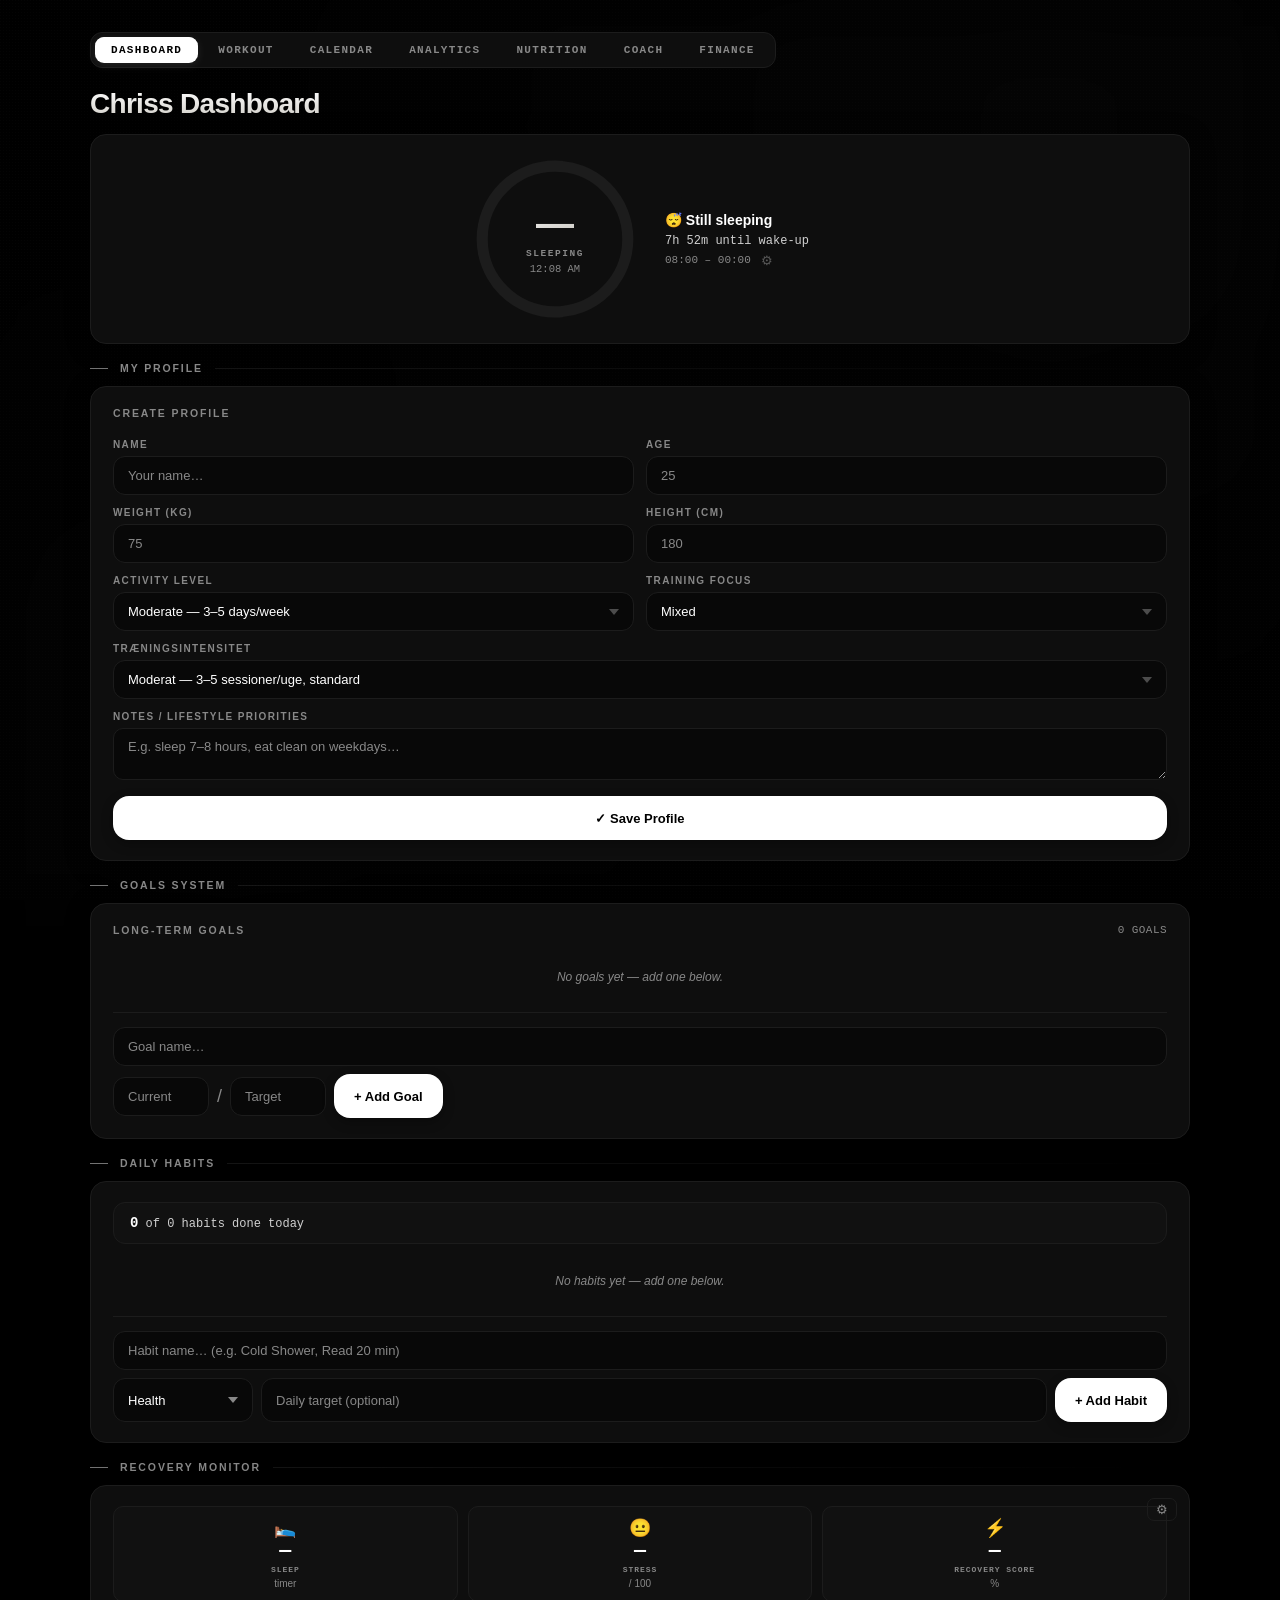
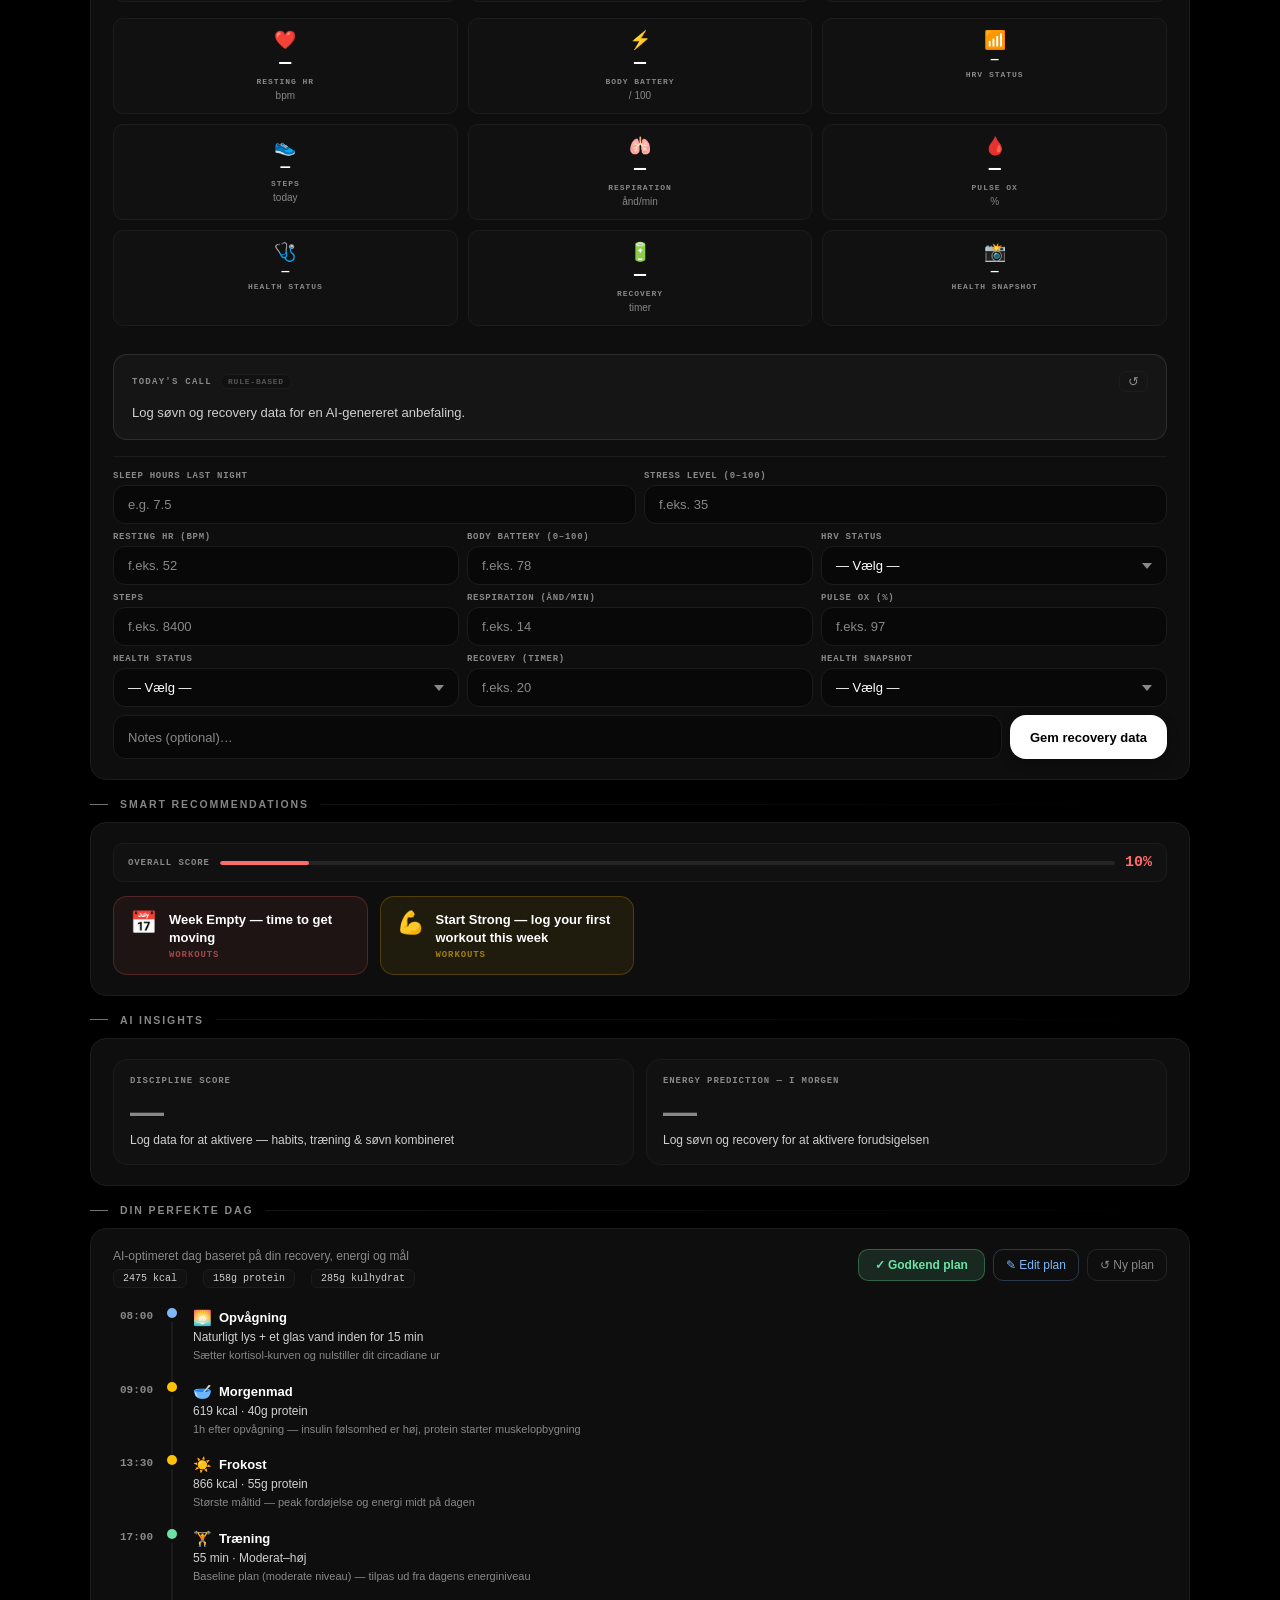
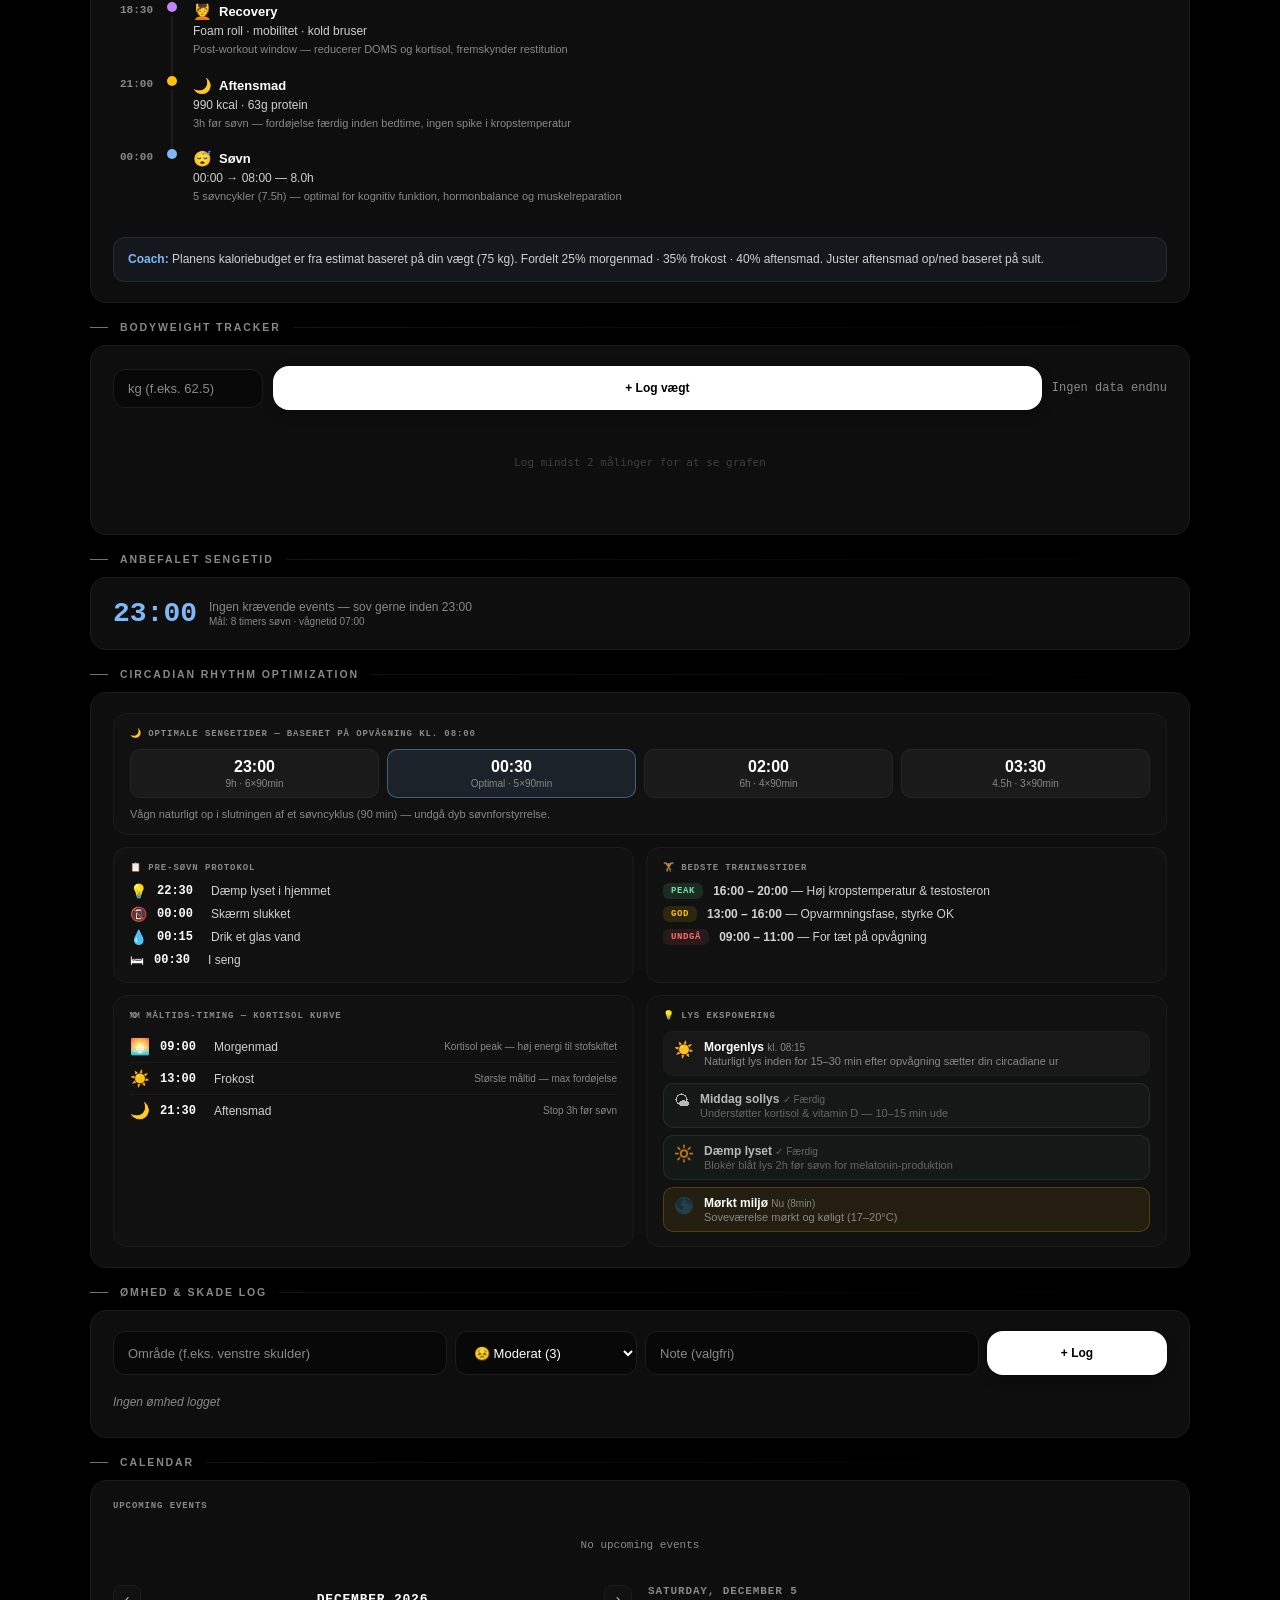
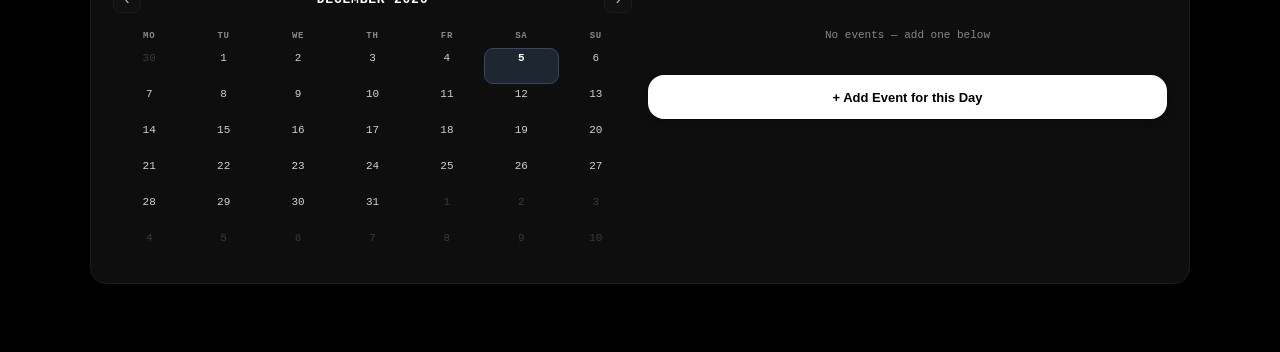
==== index.html @ b5487d1b "Add training intensity level to profile, use it in day plan logic New 'Træningsintensitet' field: Le" ====
<!DOCTYPE html>
<html lang="en">
<head>
  <meta charset="UTF-8">
  <meta name="viewport" content="width=device-width, initial-scale=1.0">
  <title>Chriss Dashboard</title>
  <style>
    :root {
      --text-primary: #FFFFFF;
      --text-secondary: #D0D0D0;
      --text-tertiary: #888888;
      --success: #FFFFFF;
      --warning: #FFC107;
      --danger: #FF6B6B;
      --font-body: -apple-system, BlinkMacSystemFont, "Inter", "Segoe UI", Roboto, Helvetica, Arial, sans-serif;
      --font-mono: ui-monospace, "SF Mono", Menlo, Consolas, monospace;
    }
    *, *::before, *::after { box-sizing: border-box; margin: 0; padding: 0; }

    body {
      background-color: #000000;
      color: var(--text-primary);
      font-family: var(--font-body);
      min-height: 100vh;
      padding: max(32px, env(safe-area-inset-top, 32px)) 24px 48px;
      position: relative;
      overflow-x: hidden;
    }

    body::before {
      content: '';
      position: fixed;
      inset: 0;
      background:
        radial-gradient(ellipse at 82% 14%, rgba(255,255,255,0.015) 0%, transparent 60%),
        radial-gradient(ellipse at 18% 90%, rgba(255,255,255,0.01) 0%, transparent 60%);
      filter: blur(40px);
      pointer-events: none;
      z-index: 0;
      animation: wash-drift 36s ease-in-out infinite alternate;
    }

    body::after {
      content: '';
      position: fixed;
      inset: 0;
      background-image: url("data:image/svg+xml,%3Csvg xmlns='http://www.w3.org/2000/svg' width='3' height='3'%3E%3Crect width='1' height='1' fill='rgba(255,255,255,0.014)'/%3E%3C/svg%3E");
      background-repeat: repeat;
      pointer-events: none;
      z-index: 0;
    }

    @keyframes wash-drift {
      0%   { transform: translate(0,0) scale(1); }
      100% { transform: translate(2%,2%) scale(1.04); }
    }

    .container {
      max-width: 1100px;
      margin: 0 auto;
      position: relative;
      z-index: 1;
    }

    /* ===== PAGE TITLE ===== */
    .dash-title {
      font-size: 28px;
      font-weight: 700;
      letter-spacing: -0.025em;
      background: linear-gradient(180deg, #FFFFFF 0%, #C7C4BC 120%);
      -webkit-background-clip: text;
      background-clip: text;
      -webkit-text-fill-color: transparent;
      margin-bottom: 14px;
    }

    /* ===== GOAL TICKER ===== */
    .ticker-row { margin-bottom: 18px; }

    .goal-ticker {
      display: flex;
      flex-direction: row;
      align-items: center;
      gap: 10px;
      padding: 7px 12px;
      border-radius: 12px;
      background: #0E0E0E;
      border: 1px solid #1C1C1C;
      box-shadow: 0 4px 24px rgba(0,0,0,0.4);
      position: relative;
      overflow: hidden;
    }

    .goal-ticker::after {
      content: '';
      position: absolute;
      top: 0; left: -40%;
      width: 30%; height: 100%;
      background: linear-gradient(90deg, transparent, rgba(255,255,255,0.04), transparent);
      animation: ticker-sweep 8s ease-in-out infinite;
      pointer-events: none;
    }

    @keyframes ticker-sweep {
      0%   { left: -40%; }
      100% { left: 110%; }
    }

    .goal-ticker-led { display: flex; align-items: center; flex-shrink: 0; }

    .goal-ticker-led-dot {
      display: block;
      width: 7px; height: 7px;
      border-radius: 50%;
      background: #FFFFFF;
      box-shadow: 0 0 8px rgba(255,255,255,0.5);
      animation: led-pulse 1.6s ease-in-out infinite;
    }

    @keyframes led-pulse {
      0%, 100% { opacity: 1; transform: scale(1); }
      50%       { opacity: 0.45; transform: scale(0.85); }
    }

    .goal-ticker-label {
      font-family: var(--font-mono);
      font-size: 9.5px; font-weight: 800;
      letter-spacing: 0.18em;
      color: var(--text-tertiary);
      flex-shrink: 0;
    }

    .goal-ticker-stage {
      flex: 1; height: 22px;
      position: relative; overflow: hidden;
    }

    .goal-ticker-row {
      display: flex; flex-direction: row; align-items: center;
      height: 22px; gap: 8px;
      font-family: var(--font-mono);
      font-size: 12.5px; font-weight: 600;
      font-variant-numeric: tabular-nums;
      color: var(--text-primary);
      white-space: nowrap;
      position: absolute; top: 0; left: 0; right: 0;
    }

    .goal-ticker-row.is-leaving  { animation: ticker-leave 0.45s cubic-bezier(0.55,0,0.55,1) forwards; }
    .goal-ticker-row.is-entering { animation: ticker-enter 0.45s cubic-bezier(0.22,1,0.36,1) forwards; }

    @keyframes ticker-leave {
      from { opacity: 1; transform: translateY(0); }
      to   { opacity: 0; transform: translateY(-100%); }
    }
    @keyframes ticker-enter {
      from { opacity: 0; transform: translateY(100%); }
      to   { opacity: 1; transform: translateY(0); }
    }

    .goal-ticker-status {
      width: 18px; flex-shrink: 0;
      display: flex; align-items: center;
    }
    .goal-ticker-status[data-status="done"]    { color: #FFFFFF; }
    .goal-ticker-status[data-status="pending"] { color: var(--text-tertiary); }
    .goal-ticker-status[data-status="empty"]   { color: var(--text-tertiary); }
    .goal-ticker-text { flex: 1; overflow: hidden; text-overflow: ellipsis; }

    .goal-ticker-meta {
      font-family: var(--font-mono);
      font-size: 11px; font-weight: 700;
      font-variant-numeric: tabular-nums;
      letter-spacing: 0.04em;
      color: var(--text-secondary);
      background: #111111;
      border: 1px solid #1C1C1C;
      padding: 3px 8px;
      border-radius: 99px;
      flex-shrink: 0;
    }

    /* ===== DAY RING ===== */
    .day-ring-section {
      background: #0E0E0E;
      border: 1px solid #1C1C1C;
      border-radius: 16px;
      padding: 20px 22px;
      box-shadow: 0 4px 24px rgba(0,0,0,0.4);
      margin-bottom: 18px;
    }

    .day-ring-flex {
      display: flex; flex-direction: row;
      align-items: center; justify-content: center;
      gap: 26px; flex-wrap: wrap;
    }

    .day-ring-left {
      position: relative;
      width: 168px; height: 168px;
      flex-shrink: 0;
    }

    .day-ring-svg { width: 168px; height: 168px; }

    .day-ring-overlay {
      position: absolute; top: 0; left: 0; right: 0; bottom: 0;
      display: flex; flex-direction: column;
      align-items: center; justify-content: center;
      pointer-events: none;
    }

    .day-ring-percent {
      font-size: 40px; font-weight: 800;
      font-variant-numeric: tabular-nums;
      letter-spacing: -0.04em;
      color: var(--text-primary);
      line-height: 1;
    }

    .day-ring-phase {
      font-family: var(--font-mono);
      font-size: 9.5px; font-weight: 800;
      letter-spacing: 0.16em; text-transform: uppercase;
      color: var(--text-tertiary);
      margin-top: 5px;
    }

    .day-ring-clock {
      font-family: var(--font-mono);
      font-size: 10.5px;
      color: var(--text-tertiary);
      margin-top: 4px;
    }

    .day-ring-right {
      max-width: 280px;
      display: flex; flex-direction: column;
      gap: 6px;
    }

    .day-ring-status   { font-size: 14px; font-weight: 700; color: var(--text-primary); }
    .day-ring-remaining { font-family: var(--font-mono); font-size: 12px; color: var(--text-secondary); }
    .day-ring-hours    { font-family: var(--font-mono); font-size: 11px; color: var(--text-tertiary); }
    .day-ring-hours-row { display: flex; align-items: center; gap: 8px; }
    .day-ring-settings-btn {
      background: none; border: none; cursor: pointer;
      color: var(--text-tertiary); font-size: 13px; padding: 0 2px; line-height: 1;
      opacity: 0.6; transition: opacity 0.2s;
    }
    .day-ring-settings-btn:hover { opacity: 1; }
    .day-ring-settings-form {
      display: none; margin-top: 10px;
      background: #111111; border: 1px solid #1C1C1C; border-radius: 10px;
      padding: 10px 12px; gap: 8px;
      flex-direction: column;
    }
    .day-ring-settings-form.is-open { display: flex; }
    .day-ring-settings-row { display: flex; align-items: center; gap: 8px; flex-wrap: wrap; }
    .day-ring-settings-label {
      font-family: var(--font-mono); font-size: 10px;
      color: var(--text-tertiary); letter-spacing: 0.1em; width: 58px;
    }
    .day-ring-time-input {
      background: #080808; border: 1px solid #1C1C1C;
      border-radius: 6px; color: var(--text-primary); font-family: var(--font-mono);
      font-size: 12px; padding: 4px 8px; width: 90px;
      color-scheme: dark;
    }
    .day-ring-time-input:focus { outline: none; border-color: rgba(255,255,255,0.4); }
    .day-ring-settings-save {
      margin-top: 4px; padding: 5px 14px;
      background: rgba(255,255,255,0.08); border: 1px solid rgba(255,255,255,0.15);
      border-radius: 6px; color: var(--text-primary); font-size: 11px; cursor: pointer;
      font-family: var(--font-mono); align-self: flex-start;
    }
    .day-ring-settings-save:hover { background: rgba(255,255,255,0.14); }

    #dayRingFill {
      transition: stroke-dashoffset 0.7s cubic-bezier(0.22,1,0.36,1),
                  stroke 0.7s cubic-bezier(0.22,1,0.36,1);
    }

    /* ===== SECTION / TO DO LIST ===== */
    .section { margin-bottom: 18px; }

    .section-title {
      font-size: 10.5px; font-weight: 700;
      letter-spacing: 0.18em; text-transform: uppercase;
      color: var(--text-tertiary);
      display: flex; align-items: center; gap: 12px;
      margin-bottom: 12px;
    }
    .section-title::before {
      content: ''; width: 18px; height: 1px;
      background: var(--text-tertiary); opacity: 0.6; flex-shrink: 0;
    }
    .section-title::after {
      content: ''; flex: 1; height: 1px;
      background: linear-gradient(90deg, rgba(255,255,255,0.08), transparent);
    }

    .gm-card {
      background: #0E0E0E;
      border: 1px solid #1C1C1C;
      border-radius: 16px;
      padding: 20px 22px;
      box-shadow: 0 4px 24px rgba(0,0,0,0.4);
      margin-bottom: 12px;
      transition: background 0.4s ease;
    }

    .gm-card.gm-all-done {
      background: radial-gradient(ellipse at 50% 0%, rgba(255,255,255,0.05) 0%, #0E0E0E 60%);
    }

    .gm-header {
      display: flex; justify-content: space-between;
      align-items: flex-start; flex-wrap: wrap;
      gap: 8px; margin-bottom: 14px;
    }

    .gm-header-left { display: flex; flex-direction: column; }

    .gm-eyebrow {
      font-size: 10.5px; font-weight: 700;
      letter-spacing: 0.18em; text-transform: uppercase;
      color: var(--text-tertiary); margin-bottom: 6px;
    }

    .gm-progress-row {
      display: flex; align-items: baseline; gap: 6px;
    }

    .gm-progress-num {
      font-size: 42px; font-weight: 700;
      letter-spacing: -0.045em; font-variant-numeric: tabular-nums;
      color: var(--text-primary); line-height: 1;
      transition: color 0.3s ease;
    }
    .gm-all-done .gm-progress-num { color: var(--success); }

    .gm-progress-total { font-family: var(--font-mono); font-size: 18px; color: var(--text-tertiary); }

    .gm-progress-label {
      font-size: 11px; font-weight: 600;
      letter-spacing: 0.10em; text-transform: uppercase;
      color: var(--text-tertiary);
      transition: color 0.3s ease;
    }
    .gm-all-done .gm-progress-label { color: var(--success); }

    .gm-streak {
      display: inline-flex; align-items: center; gap: 6px;
      padding: 8px 12px; border-radius: 99px;
      background: #111111;
      color: var(--text-tertiary);
      border: 1px solid #1C1C1C;
      transition: all 0.3s ease;
      font-size: 13px;
    }
    .gm-streak.gm-streak-active {
      background: rgba(255,193,7,0.10);
      color: #FFC107;
      border-color: rgba(255,193,7,0.32);
    }
    .gm-streak-active .gm-streak-icon { filter: drop-shadow(0 0 6px rgba(255,193,7,0.6)); }
    .gm-streak-num { font-family: var(--font-mono); font-weight: 700; font-variant-numeric: tabular-nums; }
    .gm-streak-label { font-size: 10px; text-transform: uppercase; letter-spacing: 0.10em; }

    .gm-bar {
      display: flex; gap: 4px; height: 6px; margin-bottom: 16px;
    }
    .gm-bar:empty { display: none; }

    .gm-bar-seg {
      flex: 1; border-radius: 3px;
      background: rgba(255,255,255,0.08);
      transition: background 0.3s ease, box-shadow 0.3s ease;
    }
    .gm-bar-seg-done {
      background: #FFFFFF;
      box-shadow: 0 0 6px rgba(255,255,255,0.18);
    }

    .goal-list { list-style: none; margin-bottom: 8px; }

    .empty-state {
      font-size: 12px; color: var(--text-tertiary);
      font-style: italic; padding: 14px 0; text-align: center;
    }

    .goal-row {
      display: flex; align-items: center; gap: 12px;
      padding: 12px 14px; margin-bottom: 6px;
      background: #111111;
      border-radius: 12px;
      border: 1px solid #1C1C1C;
      transition: background 0.2s ease, border-color 0.2s;
      position: relative;
    }
    .goal-row:hover { background: #1a1a1a; border-color: #333333; }
    .goal-row.is-done { opacity: 0.45; background: rgba(255,255,255,0.03); }
    .goal-row.is-done .goal-text {
      text-decoration: line-through;
      text-decoration-color: rgba(255,255,255,0.4);
    }
    .goal-row.is-queued {
      background: rgba(255,193,7,0.10);
      box-shadow: inset 3px 0 0 0 #FFC107;
    }
    .goal-row.is-queued .goal-text { color: #FFE2A8; }
    .goal-row.is-queue-flashing { animation: gm-queue-flash 0.48s ease forwards; }

    @keyframes gm-queue-flash {
      0%   { background: rgba(255,255,255,0.04); transform: scale(1); }
      50%  { background: rgba(255,193,7,0.32);   transform: scale(1.015); }
      100% { background: rgba(255,193,7,0.10);   transform: scale(1); }
    }

    .goal-drag-handle {
      width: 14px; font-size: 14px;
      color: var(--text-tertiary);
      cursor: grab; opacity: 0;
      transition: opacity 0.2s;
      letter-spacing: -2px;
      flex-shrink: 0; user-select: none;
    }
    .goal-row:hover .goal-drag-handle { opacity: 1; }

    .goal-checkbox-wrap {
      position: relative; width: 22px; height: 22px; flex-shrink: 0;
    }
    .goal-checkbox-wrap input[type="checkbox"] {
      position: absolute; opacity: 0;
      width: 22px; height: 22px;
      margin: 0; cursor: pointer; z-index: 2;
    }
    .goal-checkbox-visual {
      position: absolute; top: 0; left: 0;
      width: 22px; height: 22px;
      border-radius: 7px;
      border: 1.5px solid rgba(255,255,255,0.18);
      background: #111111;
      transition: background 0.2s, border-color 0.2s, box-shadow 0.2s;
      pointer-events: none;
    }
    .goal-checkbox-visual::after {
      content: '';
      position: absolute; top: 4px; left: 7px;
      width: 6px; height: 10px;
      border: 2px solid #0A0A0A;
      border-top: none; border-left: none;
      transform: rotate(45deg) scale(0);
      transition: transform 0.28s cubic-bezier(0.34,1.56,0.64,1);
    }
    .goal-checkbox-wrap input:checked ~ .goal-checkbox-visual {
      background: #FFFFFF; border-color: #FFFFFF;
      box-shadow: 0 0 12px rgba(255,255,255,0.18);
    }
    .goal-checkbox-wrap input:checked ~ .goal-checkbox-visual::after {
      transform: rotate(45deg) scale(1);
    }
    .goal-checkbox-wrap input:disabled ~ .goal-checkbox-visual { opacity: 0.4; cursor: not-allowed; }

    .goal-text {
      flex: 1; font-size: 14px; color: var(--text-primary); outline: none;
    }
    .goal-text[contenteditable="true"] {
      outline: 1px solid rgba(255,255,255,0.2);
      border-radius: 4px; padding: 1px 4px;
    }

    .gm-queue-btn {
      background: none; border: none; cursor: pointer;
      font-size: 14px; color: var(--text-tertiary);
      opacity: 0.55; padding: 2px 4px; border-radius: 6px;
      transition: opacity 0.2s, filter 0.2s, color 0.2s;
      flex-shrink: 0;
    }
    .gm-queue-btn:hover { opacity: 0.8; }
    .gm-queue-btn.is-queued {
      color: #FFC107; opacity: 1;
      filter: drop-shadow(0 0 4px rgba(255,193,7,0.65));
    }
    .gm-queue-btn:disabled { cursor: not-allowed; }

    .goal-delete {
      background: none; border: none; cursor: pointer;
      font-size: 16px; color: var(--text-tertiary);
      opacity: 0; padding: 2px 4px; border-radius: 6px;
      transition: opacity 0.2s, color 0.2s; flex-shrink: 0;
    }
    .goal-row:hover .goal-delete { opacity: 0.5; }
    .goal-delete:hover { color: var(--danger) !important; opacity: 1 !important; }

    .gm-show-more {
      display: flex; align-items: center; justify-content: center;
      padding: 10px 14px; margin-bottom: 6px;
      border-radius: 12px;
      border: 1px dashed rgba(255,255,255,0.15);
      color: var(--text-tertiary); font-size: 12px;
      cursor: pointer; background: none; width: 100%;
      font-family: var(--font-body);
      transition: color 0.2s, border-color 0.2s;
    }
    .gm-show-more:hover { color: var(--text-primary); border-color: rgba(255,255,255,0.3); }

    .gm-push-btn {
      display: block; width: 100%; padding: 10px;
      margin-bottom: 8px; border-radius: 10px;
      border: 1px dashed rgba(255,255,255,0.15);
      background: none; color: var(--text-tertiary);
      font-size: 12px; cursor: pointer;
      font-family: var(--font-body);
      transition: color 0.2s, border-color 0.2s;
    }
    .gm-push-btn:hover { color: var(--text-primary); border-color: rgba(255,255,255,0.3); }

    .goal-input-wrap {
      display: flex; gap: 8px; align-items: center;
      border-top: 1px solid rgba(255,255,255,0.06);
      padding-top: 14px; margin-top: 14px;
    }

    .goal-input {
      flex: 1;
      background: #080808;
      border: 1px solid #1C1C1C;
      border-radius: 12px; padding: 11px 14px;
      color: #FFFFFF; font-family: var(--font-body);
      font-size: 13px; outline: none;
      transition: border-color 0.2s;
    }
    .goal-input:focus { border-color: rgba(255,255,255,0.4); outline: none; }
    .goal-input::placeholder { color: var(--text-tertiary); }

    .goal-add-btn {
      background: #FFFFFF;
      color: #000000; font-weight: 700; font-size: 13px;
      font-family: var(--font-body);
      padding: 11px 20px; border-radius: 16px; border: none;
      min-height: 44px;
      cursor: pointer; white-space: nowrap;
      box-shadow: 0 4px 12px rgba(0,0,0,0.3);
      transition: transform 0.15s, box-shadow 0.15s, opacity 0.15s;
    }
    .goal-add-btn:hover {
      transform: translateY(-1px); opacity: 0.9;
      box-shadow: 0 6px 16px rgba(0,0,0,0.4);
    }

    .goal-polish-btn {
      background: #111111;
      color: var(--text-primary); font-weight: 600; font-size: 13px;
      font-family: var(--font-body);
      padding: 11px 20px; border-radius: 16px;
      border: 1px solid #1C1C1C;
      min-height: 44px;
      cursor: pointer; white-space: nowrap;
      transition: transform 0.15s, background 0.15s;
    }
    .goal-polish-btn:hover { background: rgba(255,255,255,0.08); transform: translateY(-1px); }

    .polish-status {
      font-size: 11px; color: var(--text-tertiary);
      min-height: 16px; margin-top: 6px;
    }

    .gm-card-tomorrow .gm-progress-row { display: none; }

    .gm-tomorrow-sub { font-size: 12px; color: var(--text-tertiary); margin-top: 2px; }

    .gm-tomorrow-count {
      font-family: var(--font-mono); font-size: 11px;
      text-transform: uppercase; font-variant-numeric: tabular-nums;
      color: var(--text-tertiary); letter-spacing: 0.04em;
      align-self: flex-start;
    }

    .drag-over { border-top: 2px solid rgba(255,255,255,0.3) !important; }

    /* ===== GOALS SYSTEM ===== */
    .gs-form {
      display: flex; flex-direction: column; gap: 8px;
      border-top: 1px solid rgba(255,255,255,0.06);
      padding-top: 14px; margin-top: 14px;
    }
    .gs-value-row {
      display: flex; align-items: center; gap: 8px; flex-wrap: wrap;
    }
    .gs-num-input {
      width: 96px;
      background: #080808;
      border: 1px solid #1C1C1C;
      border-radius: 12px; padding: 11px 14px;
      color: #FFFFFF; font-family: var(--font-body);
      font-size: 13px; outline: none;
      transition: border-color 0.2s;
      appearance: textfield;
      -moz-appearance: textfield;
    }
    .gs-num-input::-webkit-outer-spin-button,
    .gs-num-input::-webkit-inner-spin-button { -webkit-appearance: none; margin: 0; }
    .gs-num-input:focus { border-color: rgba(255,255,255,0.4); outline: none; }
    .gs-num-input::placeholder { color: var(--text-tertiary); }
    .gs-divider { color: var(--text-tertiary); font-size: 18px; flex-shrink: 0; }
    .gs-counter {
      font-family: var(--font-mono); font-size: 11px;
      text-transform: uppercase; font-variant-numeric: tabular-nums;
      color: var(--text-tertiary); letter-spacing: 0.04em;
      align-self: flex-start;
    }
    .gs-item {
      padding: 14px 16px; margin-bottom: 8px;
      background: #111111;
      border-radius: 12px;
      border: 1px solid #1C1C1C;
      transition: background 0.2s, border-color 0.2s;
    }
    .gs-item:hover { background: #1a1a1a; border-color: #333333; }
    .gs-item-header {
      display: flex; justify-content: space-between;
      align-items: center; margin-bottom: 8px;
    }
    .gs-item-name { font-size: 14px; font-weight: 600; color: var(--text-primary); }
    .gs-delete {
      background: none; border: none; cursor: pointer;
      font-size: 16px; color: var(--text-tertiary);
      padding: 2px 6px; border-radius: 6px; opacity: 0;
      transition: opacity 0.2s, color 0.2s;
    }
    .gs-item:hover .gs-delete { opacity: 0.5; }
    .gs-delete:hover { color: var(--danger) !important; opacity: 1 !important; }
    .gs-item-meta {
      display: flex; justify-content: space-between;
      align-items: baseline; margin-bottom: 8px;
    }
    .gs-item-vals { font-family: var(--font-mono); font-size: 12px; color: var(--text-secondary); }
    .gs-item-current { color: var(--text-primary); font-weight: 600; }
    .gs-item-current-editable { cursor: pointer; border-bottom: 1px dashed var(--text-tertiary); }
    .gs-item-current-editable:hover { color: var(--accent); border-bottom-color: var(--accent); }
    .gs-item-sep { color: var(--text-tertiary); margin: 0 2px; }
    .gs-item-target { color: var(--text-tertiary); }
    .gs-item-pct { font-family: var(--font-mono); font-size: 11px; font-weight: 700; color: var(--text-tertiary); }
    .gs-item-pct.is-complete { color: var(--success); }
    .gs-progress-track {
      height: 5px; border-radius: 3px;
      background: #222222; overflow: hidden;
    }
    .gs-progress-fill {
      height: 100%; border-radius: 3px;
      background: #FFFFFF;
      transition: width 0.5s cubic-bezier(0.22,1,0.36,1);
    }
    .gs-progress-fill.is-complete {
      background: var(--success);
      box-shadow: 0 0 8px rgba(255,255,255,0.18);
    }

    /* ===== USER PROFILE ===== */
    .prof-grid {
      display: grid; grid-template-columns: 1fr 1fr;
      gap: 12px; margin-bottom: 16px;
    }
    .prof-field { display: flex; flex-direction: column; gap: 6px; }
    .prof-field-wide { grid-column: 1 / -1; }
    .prof-label {
      font-size: 10px; font-weight: 700;
      letter-spacing: 0.14em; text-transform: uppercase;
      color: var(--text-tertiary);
    }
    .prof-input {
      background: #080808;
      border: 1px solid #1C1C1C;
      border-radius: 12px; padding: 11px 14px;
      color: #FFFFFF; font-family: var(--font-body);
      font-size: 13px; outline: none; width: 100%;
      transition: border-color 0.2s;
      -moz-appearance: textfield; appearance: textfield;
    }
    .prof-input::-webkit-outer-spin-button,
    .prof-input::-webkit-inner-spin-button { -webkit-appearance: none; margin: 0; }
    .prof-input:focus { border-color: rgba(255,255,255,0.4); outline: none; }
    .prof-input::placeholder { color: var(--text-tertiary); }
    .prof-select {
      background: #080808;
      border: 1px solid #1C1C1C;
      border-radius: 12px; padding: 11px 14px;
      color: #FFFFFF; font-family: var(--font-body);
      font-size: 13px; outline: none; width: 100%;
      cursor: pointer; transition: border-color 0.2s;
      appearance: none; -webkit-appearance: none;
      background-image: url("data:image/svg+xml,%3Csvg xmlns='http://www.w3.org/2000/svg' width='10' height='6'%3E%3Cpath fill='%2388888888' d='M0 0l5 6 5-6z'/%3E%3C/svg%3E");
      background-repeat: no-repeat; background-position: right 14px center;
      padding-right: 34px;
    }
    .prof-select:focus { border-color: rgba(255,255,255,0.4); outline: none; }
    .prof-select option { background: #1a1a1c; color: var(--text-primary); }
    .prof-view-stats { font-size: 13px; color: var(--text-secondary); margin-top: 4px; }
    .prof-bmi-row {
      display: flex; align-items: center; gap: 12px;
      padding: 10px 14px; margin-top: 12px;
      background: #111111;
      border: 1px solid #1C1C1C;
      border-radius: 10px; flex-wrap: wrap;
    }
    .prof-bmi-eyebrow {
      font-family: var(--font-mono); font-size: 9px; font-weight: 800;
      letter-spacing: 0.18em; text-transform: uppercase; color: var(--text-tertiary);
    }
    .prof-bmi-num {
      font-family: var(--font-mono); font-size: 22px; font-weight: 700;
      letter-spacing: -0.03em; color: var(--text-primary);
    }
    .prof-bmi-cat { font-size: 12px; font-weight: 600; }
    .prof-lean { font-family: var(--font-mono); font-size: 11px; color: var(--text-tertiary); margin-left: auto; }
    .prof-goal-link {
      font-size: 11px; color: var(--text-tertiary); margin-top: 8px;
      padding: 6px 10px; background: #111111;
      border: 1px solid #1C1C1C;
      border-radius: 8px;
    }
    @media (max-width: 600px) {
      .prof-grid { grid-template-columns: 1fr; }
      .prof-field-wide { grid-column: 1; }
    }

    /* ===== NAVIGATION ===== */
    .site-nav {
      display: flex; gap: 4px; margin-bottom: 20px;
      background: #0E0E0E;
      border: 1px solid #1C1C1C;
      border-radius: 12px; padding: 4px;
      width: fit-content; flex-wrap: wrap;
    }
    .nav-link {
      font-family: var(--font-mono); font-size: 11px; font-weight: 700;
      letter-spacing: 0.12em; text-transform: uppercase; text-decoration: none;
      color: var(--text-tertiary); padding: 7px 16px; border-radius: 9px;
      transition: background 0.2s, color 0.2s;
    }
    .nav-link:hover { background: rgba(255,255,255,0.06); color: var(--text-primary); }
    .nav-link.is-active { background: #FFFFFF; color: #000000; }

    /* ===== SHARED BUTTON / FORM STYLES ===== */
    .wt-quick-btn {
      background: #111111; border: 1px solid #1C1C1C;
      border-radius: 8px; padding: 6px 12px; color: var(--text-secondary);
      font-size: 12px; cursor: pointer; font-family: var(--font-body);
      transition: background 0.15s, color 0.15s;
    }
    .wt-quick-btn:hover { background: rgba(255,255,255,0.10); color: var(--text-primary); }
    .wt-notes {
      width: 100%; background: #080808;
      border: 1px solid #1C1C1C; border-radius: 10px;
      padding: 10px 14px; color: #FFFFFF; font-family: var(--font-body);
      font-size: 13px; outline: none; resize: vertical; min-height: 60px; margin-top: 12px;
      transition: border-color 0.2s;
    }
    .wt-notes:focus { border-color: rgba(255,255,255,0.4); outline: none; }
    .wt-notes::placeholder { color: var(--text-tertiary); }
    .wt-action-row { display: flex; gap: 10px; margin-top: 16px; }
    .wt-save-btn {
      flex: 1; background: #FFFFFF;
      color: #000000; font-weight: 700; font-size: 13px; font-family: var(--font-body);
      padding: 12px 20px; border-radius: 16px; border: none; cursor: pointer;
      min-height: 44px;
      box-shadow: 0 4px 12px rgba(0,0,0,0.3);
      transition: transform 0.15s, box-shadow 0.15s, opacity 0.15s;
    }
    .wt-save-btn:hover { transform: translateY(-1px); opacity: 0.9; box-shadow: 0 6px 16px rgba(0,0,0,0.4); }
    .wt-cancel-btn {
      background: #111111; color: var(--text-tertiary);
      font-weight: 600; font-size: 13px; font-family: var(--font-body);
      padding: 12px 20px; border-radius: 16px; border: 1px solid #1C1C1C;
      min-height: 44px;
      cursor: pointer; transition: background 0.15s, color 0.15s;
    }
    .wt-cancel-btn:hover { background: rgba(255,107,107,0.10); color: var(--danger); border-color: rgba(255,107,107,0.3); }

    @media (max-width: 480px) {
      .dash-title { font-size: 22px; }
      .goal-ticker { padding: 9px 12px; }
      .goal-ticker-label { font-size: 9px; letter-spacing: 0.14em; }
      .goal-ticker-row { font-size: 12px; }
      .goal-ticker-meta { font-size: 10px; padding: 2px 7px; }
      .day-ring-left { width: 144px; height: 144px; }
      .day-ring-svg { width: 144px; height: 144px; }
      .day-ring-percent { font-size: 32px; }
      .day-ring-status { font-size: 13px; }
    }

    /* ===== HABITS SYSTEM ===== */
    .hb-overview {
      display: flex; align-items: center; justify-content: space-between;
      padding: 12px 16px; border-radius: 12px;
      background: #111111; border: 1px solid #1C1C1C;
      margin-bottom: 16px; flex-wrap: wrap; gap: 8px;
    }
    .hb-overview-text {
      font-family: var(--font-mono); font-size: 12px;
      color: var(--text-secondary); font-variant-numeric: tabular-nums;
    }
    .hb-overview-text strong { color: var(--text-primary); font-size: 14px; }
    .hb-overview-bar { display: flex; gap: 3px; align-items: center; }
    .hb-overview-seg {
      width: 14px; height: 6px; border-radius: 3px;
      background: rgba(255,255,255,0.08); transition: background 0.3s;
    }
    .hb-overview-seg.done { background: #FFFFFF; box-shadow: 0 0 4px rgba(255,255,255,0.18); }

    .hb-add-form {
      border-top: 1px solid #1C1C1C;
      padding-top: 14px; margin-top: 14px;
      display: flex; flex-direction: column; gap: 8px;
    }
    .hb-add-row { display: flex; gap: 8px; flex-wrap: wrap; }
    .hb-select {
      background: #080808; border: 1px solid #1C1C1C;
      border-radius: 12px; padding: 11px 14px;
      color: #FFFFFF; font-family: var(--font-body);
      font-size: 13px; outline: none; cursor: pointer; transition: border-color 0.2s;
      appearance: none; -webkit-appearance: none;
      background-image: url("data:image/svg+xml,%3Csvg xmlns='http://www.w3.org/2000/svg' width='10' height='6'%3E%3Cpath fill='%23888888' d='M0 0l5 6 5-6z'/%3E%3C/svg%3E");
      background-repeat: no-repeat; background-position: right 14px center;
      padding-right: 34px; min-width: 140px;
    }
    .hb-select:focus { border-color: rgba(255,255,255,0.4); outline: none; }
    .hb-select option { background: #1a1a1c; color: var(--text-primary); }

    .hb-item {
      padding: 14px 16px; margin-bottom: 8px;
      background: #111111;
      border-radius: 14px; border: 1px solid #1C1C1C;
      transition: background 0.2s, border-color 0.2s;
    }
    .hb-item:hover { background: #1a1a1a; border-color: #333333; }
    .hb-item.is-done-today {
      background: rgba(255,255,255,0.04); border-color: rgba(255,255,255,0.1);
    }
    .hb-item-top { display: flex; align-items: center; gap: 10px; margin-bottom: 10px; }
    .hb-toggle-btn {
      width: 28px; height: 28px; border-radius: 8px; flex-shrink: 0;
      border: 1.5px solid rgba(255,255,255,0.18); background: #111111;
      cursor: pointer; display: flex; align-items: center; justify-content: center;
      font-size: 13px; font-weight: 700;
      transition: background 0.2s, border-color 0.2s, box-shadow 0.2s;
      color: transparent;
    }
    .hb-toggle-btn.is-done {
      background: #FFFFFF; border-color: #FFFFFF;
      box-shadow: 0 0 12px rgba(255,255,255,0.15); color: #000000;
    }
    .hb-toggle-btn:hover:not(.is-done) {
      border-color: rgba(255,255,255,0.3); background: rgba(255,255,255,0.06);
    }
    .hb-item-info { flex: 1; min-width: 0; }
    .hb-item-name {
      font-size: 14px; font-weight: 600; color: var(--text-primary);
      margin-bottom: 4px; white-space: nowrap; overflow: hidden; text-overflow: ellipsis;
    }
    .hb-item-name.done-line { text-decoration: line-through; opacity: 0.55; }
    .hb-item-sub { display: flex; align-items: center; gap: 8px; flex-wrap: wrap; }

    .hb-badge {
      font-family: var(--font-mono); font-size: 9px; font-weight: 800;
      letter-spacing: 0.12em; text-transform: uppercase;
      padding: 2px 7px; border-radius: 99px; border: 1px solid;
      color: #666666; background: #111111; border-color: #1C1C1C;
    }
    .hb-badge-Health       { color: #666666; background: #111111; border-color: #1C1C1C; }
    .hb-badge-Discipline   { color: #666666; background: #111111; border-color: #1C1C1C; }
    .hb-badge-Productivity { color: #666666; background: #111111; border-color: #1C1C1C; }
    .hb-badge-Recovery     { color: #666666; background: #111111; border-color: #1C1C1C; }
    .hb-badge-Fitness      { color: #666666; background: #111111; border-color: #1C1C1C; }

    .hb-streak {
      font-family: var(--font-mono); font-size: 11px; font-weight: 700;
      color: var(--text-tertiary); display: flex; align-items: center; gap: 3px;
    }
    .hb-streak.is-active { color: #FFC107; }
    .hb-consistency {
      font-family: var(--font-mono); font-size: 11px; font-weight: 700; margin-left: auto;
    }
    .hb-consistency.high { color: #FFFFFF; }
    .hb-consistency.mid  { color: #FFC107; }
    .hb-consistency.low  { color: #FF6B6B; }

    .hb-item-actions { display: flex; align-items: center; gap: 4px; flex-shrink: 0; }
    .hb-action-btn {
      background: none; border: none; cursor: pointer; font-size: 14px;
      color: var(--text-tertiary); padding: 3px 5px; border-radius: 6px;
      opacity: 0; transition: opacity 0.2s, color 0.2s;
    }
    .hb-item:hover .hb-action-btn { opacity: 0.5; }
    .hb-action-btn:hover { opacity: 1 !important; color: var(--text-primary); }
    .hb-action-btn.del:hover { color: var(--danger); }
    .hb-star-btn {
      background: none; border: none; cursor: pointer; font-size: 15px;
      color: var(--text-tertiary); padding: 3px 5px; border-radius: 6px;
      opacity: 0.25; transition: opacity 0.2s, color 0.2s;
    }
    .hb-star-btn.is-starred { color: #FFC107; opacity: 1; }
    .hb-star-btn:hover { opacity: 0.8; }
    .hb-item:hover .hb-star-btn:not(.is-starred) { opacity: 0.5; }

    .hb-progress-row { display: flex; align-items: center; gap: 8px; margin-top: 8px; }
    .hb-progress-track {
      flex: 1; height: 4px; border-radius: 2px;
      background: rgba(255,255,255,0.08); overflow: hidden;
    }
    .hb-progress-fill {
      height: 100%; border-radius: 2px;
      transition: width 0.5s cubic-bezier(0.22,1,0.36,1);
    }
    .hb-progress-fill.high { background: #FFFFFF; }
    .hb-progress-fill.mid  { background: #FFC107; }
    .hb-progress-fill.low  { background: #FF6B6B; }

    .hb-dots-section {
      margin-top: 10px; padding-top: 10px; border-top: 1px solid rgba(255,255,255,0.05);
    }
    .hb-dots-label {
      font-family: var(--font-mono); font-size: 9px; letter-spacing: 0.12em;
      text-transform: uppercase; color: var(--text-tertiary); margin-bottom: 6px;
    }
    .hb-dots { display: flex; gap: 3px; flex-wrap: wrap; }
    .hb-dot {
      width: 10px; height: 10px; border-radius: 2px;
      background: #222222; transition: background 0.15s;
      cursor: pointer; position: relative;
    }
    .hb-dot.done { background: #FFFFFF; }
    .hb-dot.today { outline: 1px solid rgba(255,255,255,0.35); }
    .hb-dot:hover { opacity: 0.75; }
    .hb-dot:hover::after {
      content: attr(data-date); position: absolute; bottom: 14px; left: 50%;
      transform: translateX(-50%); background: rgba(0,0,0,0.9);
      color: var(--text-primary); font-family: var(--font-mono); font-size: 9px;
      padding: 2px 6px; border-radius: 4px; white-space: nowrap; pointer-events: none; z-index: 10;
    }

    .hb-edit-form {
      display: none; flex-direction: column; gap: 8px;
      margin-top: 10px; padding-top: 10px; border-top: 1px solid rgba(255,255,255,0.05);
    }
    .hb-edit-form.is-open { display: flex; }
    .hb-edit-row { display: flex; gap: 8px; flex-wrap: wrap; align-items: flex-start; }
    .hb-milestone {
      font-family: var(--font-mono); font-size: 9px; font-weight: 800;
      letter-spacing: 0.08em; text-transform: uppercase; padding: 2px 7px;
      border-radius: 99px; color: #FFC107; background: rgba(255,193,7,0.12);
      border: 1px solid rgba(255,193,7,0.3);
    }
    .hb-backfill-btn {
      font-family: var(--font-mono); font-size: 10px; background: none;
      border: 1px solid #1C1C1C; border-radius: 6px;
      padding: 4px 10px; color: var(--text-tertiary); cursor: pointer;
      transition: color 0.2s, border-color 0.2s; white-space: nowrap;
    }
    .hb-backfill-btn:hover { color: var(--text-primary); border-color: rgba(255,255,255,0.2); }

    .hb-analytics {
      margin-top: 14px; padding-top: 14px; border-top: 1px solid rgba(255,255,255,0.06);
    }
    .hb-analytics-title {
      font-family: var(--font-mono); font-size: 9.5px; font-weight: 800;
      letter-spacing: 0.15em; text-transform: uppercase; color: var(--text-tertiary); margin-bottom: 10px;
    }
    .hb-week-grid {
      display: grid; grid-template-columns: repeat(auto-fill, minmax(100px, 1fr)); gap: 8px;
    }
    .hb-week-item {
      background: #111111; border-radius: 8px;
      padding: 8px 10px; border: 1px solid #1C1C1C;
    }
    .hb-week-label {
      font-family: var(--font-mono); font-size: 9px; color: var(--text-tertiary);
      margin-bottom: 4px; text-transform: uppercase; letter-spacing: 0.1em;
    }
    .hb-week-pct {
      font-family: var(--font-mono); font-size: 18px; font-weight: 700; color: var(--text-primary);
    }
    .hb-week-item.best-week { background: rgba(255,255,255,0.05); border-color: rgba(255,255,255,0.1); }
    .hb-week-item.best-week .hb-week-pct { color: #FFFFFF; }
    .hb-goal-link {
      font-family: var(--font-mono); font-size: 9px; font-weight: 700;
      color: #7EB8F7; background: rgba(126,184,247,0.08); border-radius: 99px;
      padding: 1px 6px; border: 1px solid rgba(126,184,247,0.2);
    }

    /* ===== RECOVERY MONITOR ===== */
    .rm-grid { display:grid; grid-template-columns:repeat(auto-fill,minmax(150px,1fr)); gap:12px; margin-bottom:16px; }
    .rm-metric { background:#111111; border:1px solid #1C1C1C; border-radius:16px; padding:16px 12px; display:flex; flex-direction:column; align-items:center; gap:6px; text-align:center; }
    .rm-ring-wrap { position:relative; width:80px; height:80px; flex-shrink:0; }
    .rm-ring-wrap svg { width:80px; height:80px; transform:rotate(-90deg); overflow:visible; }
    .rm-ring-bg   { fill:none; stroke:rgba(255,255,255,0.07); stroke-width:6; }
    .rm-ring-fill { fill:none; stroke-width:6; stroke-linecap:round; transition:stroke-dashoffset 0.6s ease, stroke 0.3s; }
    .rm-ring-label { position:absolute; inset:0; display:flex; flex-direction:column; align-items:center; justify-content:center; gap:1px; }
    .rm-ring-pct  { font-family:var(--font-mono); font-size:15px; font-weight:800; line-height:1; }
    .rm-ring-name { font-family:var(--font-mono); font-size:8px; font-weight:700; letter-spacing:0.12em; text-transform:uppercase; color:var(--text-tertiary); }
    .rm-metric-sub { font-family:var(--font-mono); font-size:10px; color:var(--text-secondary); }
    .rm-metric-status { font-family:var(--font-mono); font-size:9px; font-weight:800; letter-spacing:0.10em; text-transform:uppercase; padding:2px 8px; border-radius:99px; }
    .rm-status-high { color:#FFFFFF; background:rgba(255,255,255,0.07); border:1px solid rgba(255,255,255,0.12); }
    .rm-status-mid  { color:#FFC107; background:rgba(255,193,7,0.12);  border:1px solid rgba(255,193,7,0.25); }
    .rm-status-low  { color:#FF6B6B; background:rgba(255,107,107,0.12); border:1px solid rgba(255,107,107,0.25); }
    .rm-temp-display   { font-family:var(--font-mono); font-size:22px; font-weight:800; line-height:1; }
    .rm-stress-display { font-family:var(--font-mono); font-size:24px; line-height:1; }

    .rm-call-banner { border-radius:14px; padding:16px 18px; margin-bottom:16px; border:1px solid #1C1C1C; background:#0E0E0E; }
    .rm-call-banner.push    { background:rgba(255,255,255,0.03); border-color:rgba(255,255,255,0.1); }
    .rm-call-banner.maintain{ background:rgba(255,193,7,0.05);   border-color:rgba(255,193,7,0.18); }
    .rm-call-banner.recover { background:rgba(255,107,107,0.05); border-color:rgba(255,107,107,0.18); }
    .rm-call-header { display:flex; align-items:center; gap:8px; margin-bottom:10px; }
    .rm-call-eyebrow { font-family:var(--font-mono); font-size:9px; font-weight:800; letter-spacing:0.14em; text-transform:uppercase; color:var(--text-tertiary); }
    .rm-call-ai-badge {
      font-family:var(--font-mono); font-size:8px; font-weight:700; letter-spacing:0.10em;
      text-transform:uppercase; padding:2px 7px; border-radius:99px;
      border:1px solid #1C1C1C; color:#555; background:#111;
    }
    .rm-call-regen {
      margin-left:auto; background:none; border:1px solid #1C1C1C; border-radius:7px;
      color:var(--text-tertiary); cursor:pointer; font-size:13px; padding:3px 8px;
      transition:border-color 0.18s, color 0.18s; line-height:1;
    }
    .rm-call-regen:hover { border-color:#333; color:var(--text-secondary); }
    @keyframes rm-spin { from{transform:rotate(0deg)} to{transform:rotate(360deg)} }
    .rm-call-regen.spinning { animation:rm-spin 0.9s linear infinite; pointer-events:none; }
    .rm-call-content {
      font-size:13px; color:var(--text-secondary); line-height:1.65; white-space:pre-wrap;
    }
    .rm-call-placeholder { color:#444; font-style:italic; font-size:12px; }

    /* ── Today's Call mini-chat ── */
    .rm-chat-wrap { margin-top: 14px; border-top: 1px solid #1A1A1A; padding-top: 12px; }
    .rm-chat-msgs { display:flex; flex-direction:column; gap:8px; margin-bottom:10px; max-height:260px; overflow-y:auto; scrollbar-width:none; }
    .rm-chat-msgs::-webkit-scrollbar { display:none; }
    .rm-chat-msg { padding:8px 12px; border-radius:10px; font-size:12px; line-height:1.55; max-width:92%; white-space:pre-wrap; }
    .rm-chat-msg.user  { background:#111; border:1px solid #1C1C1C; color:var(--text-secondary); align-self:flex-end; }
    .rm-chat-msg.coach { background:#080808; border:1px solid #181818; color:var(--text-secondary); align-self:flex-start; }
    .rm-chat-msg.typing { color:#444; font-style:italic; }
    .rm-chat-row { display:flex; gap:8px; }
    .rm-chat-row .goal-input { flex:1; font-size:12px; }
    .rm-chat-send { flex-shrink:0; background:none; border:1px solid #1C1C1C; border-radius:8px; color:var(--text-tertiary); cursor:pointer; font-size:14px; padding:0 14px; transition:border-color 0.18s, color 0.18s; }
    .rm-chat-send:hover { border-color:#333; color:#fff; }

    .rm-alerts { display:flex; flex-direction:column; gap:6px; margin-bottom:12px; }
    .rm-alert  { font-family:var(--font-mono); font-size:11px; padding:8px 12px; border-radius:10px; background:#111111; border:1px solid #1C1C1C; color:var(--text-secondary); line-height:1.4; }

    .rm-input-form  { border-top:1px solid rgba(255,255,255,0.06); padding-top:14px; margin-top:14px; display:flex; flex-direction:column; gap:8px; }
    .rm-input-row   { display:flex; gap:8px; flex-wrap:wrap; }
    .rm-input-group { display:flex; flex-direction:column; flex:1; min-width:120px; }
    .rm-input-label { font-family:var(--font-mono); font-size:9px; font-weight:700; letter-spacing:0.08em; text-transform:uppercase; color:var(--text-tertiary); margin-bottom:4px; }

    .rm-chart-wrap  { margin:14px 0 0; }
    .rm-chart-title { font-family:var(--font-mono); font-size:9px; font-weight:700; letter-spacing:0.10em; text-transform:uppercase; color:var(--text-tertiary); margin-bottom:8px; }

    /* ===== SMART RECOMMENDATIONS ===== */
    .sr-grid {
      display: grid;
      grid-template-columns: repeat(auto-fill, minmax(240px, 1fr));
      gap: 12px;
    }
    @media (max-width: 520px) { .sr-grid { grid-template-columns: 1fr; } }

    .sr-card {
      display: flex; align-items: flex-start; gap: 12px;
      padding: 14px 16px; border-radius: 14px;
      border: 1px solid #1C1C1C;
      background: #111111;
      cursor: default; transition: transform 0.22s ease, box-shadow 0.22s ease;
      opacity: 0; transform: translateX(-18px);
      animation: sr-slide-in 0.6s cubic-bezier(0.22,1,0.36,1) forwards;
    }
    .sr-card:hover {
      transform: translateY(-4px) !important;
      box-shadow: 0 8px 28px rgba(0,0,0,0.35);
    }
    .sr-card.sr-success { background:rgba(255,255,255,0.03); border-color:rgba(255,255,255,0.12); }
    .sr-card.sr-warning { background:rgba(255,193,7,0.07);  border-color:rgba(255,193,7,0.22); }
    .sr-card.sr-danger  { background:rgba(255,107,107,0.07); border-color:rgba(255,107,107,0.22); }
    .sr-card.sr-neutral { background:#111111; border-color:#1C1C1C; }

    .sr-card.sr-success:hover { box-shadow:0 8px 32px rgba(255,255,255,0.1); }
    .sr-card.sr-warning:hover { box-shadow:0 8px 32px rgba(255,193,7,0.18); }
    .sr-card.sr-danger:hover  { box-shadow:0 8px 32px rgba(255,107,107,0.18); }

    @keyframes sr-slide-in {
      to { opacity: 1; transform: translateX(0); }
    }

    .sr-icon {
      font-size: 22px; line-height: 1; flex-shrink: 0; margin-top: 1px;
      animation: sr-pulse 2.4s ease-in-out infinite;
    }
    @keyframes sr-pulse {
      0%,100% { transform: scale(1); }
      50%      { transform: scale(1.12); }
    }

    .sr-body { display:flex; flex-direction:column; gap:3px; }
    .sr-title {
      font-size: 13px; font-weight: 600; color: var(--text-primary); line-height: 1.35;
    }
    .sr-source {
      font-family: var(--font-mono); font-size: 9px; font-weight: 700;
      letter-spacing: 0.10em; text-transform: uppercase; color: var(--text-tertiary);
    }

    /* ===== AI INSIGHTS ===== */
    .ai-insights-grid { display:grid; grid-template-columns:1fr 1fr; gap:12px; }
    @media (max-width:520px) { .ai-insights-grid { grid-template-columns:1fr; } }
    .ai-metric-card { background:#111111; border:1px solid #1C1C1C; border-radius:14px; padding:16px; }
    .ai-metric-label { font-family:var(--font-mono); font-size:9px; font-weight:700; letter-spacing:.10em; text-transform:uppercase; color:var(--text-tertiary); margin-bottom:8px; }
    .ai-metric-value { font-size:34px; font-weight:800; line-height:1; margin-bottom:4px; }
    .ai-metric-sub { font-size:12px; color:var(--text-secondary); line-height:1.4; }
    .ai-metric-bar { height:4px; border-radius:2px; background:rgba(255,255,255,0.07); margin-top:10px; overflow:hidden; }
    .ai-metric-bar-fill { height:100%; border-radius:2px; transition:width 0.6s ease; }
    .ai-alert-card { border-radius:14px; padding:14px 16px; display:flex; align-items:flex-start; gap:12px; grid-column:1/-1; }
    .ai-alert-card.burnout { background:rgba(255,107,107,0.07); border:1px solid rgba(255,107,107,0.25); }
    .ai-alert-card.overtraining { background:rgba(255,193,7,0.07); border:1px solid rgba(255,193,7,0.25); }
    .ai-alert-icon { font-size:22px; flex-shrink:0; margin-top:1px; }
    .ai-alert-title { font-size:13px; font-weight:700; margin-bottom:4px; }
    .ai-alert-body { font-size:12px; color:var(--text-secondary); line-height:1.5; }
    .ai-weekly-report { background:rgba(126,184,247,0.04); border:1px solid rgba(126,184,247,0.16); border-radius:14px; padding:16px; grid-column:1/-1; }
    .ai-report-header { display:flex; align-items:center; justify-content:space-between; margin-bottom:12px; }
    .ai-report-title { font-family:var(--font-mono); font-size:10px; font-weight:700; letter-spacing:.10em; text-transform:uppercase; color:#7EB8F7; }
    .ai-report-stats { display:grid; grid-template-columns:repeat(4,1fr); gap:8px; margin-bottom:12px; }
    .ai-report-stat { text-align:center; }
    .ai-report-stat-val { font-size:22px; font-weight:800; }
    .ai-report-stat-lbl { font-size:10px; color:var(--text-tertiary); margin-top:2px; }
    .ai-report-section { font-size:11px; font-weight:700; letter-spacing:.08em; text-transform:uppercase; color:var(--text-tertiary); margin-bottom:4px; }
    .ai-report-lines { font-size:12px; color:var(--text-secondary); line-height:1.7; }
    .ai-report-btn { background:none; border:1px solid rgba(126,184,247,0.3); border-radius:8px; padding:4px 10px; color:#7EB8F7; font-size:11px; cursor:pointer; }
    .ai-report-btn:hover { background:rgba(126,184,247,0.1); }

    /* ===== DECISION FATIGUE ELIMINATION ===== */
    .dpf-header { display:flex; align-items:flex-start; justify-content:space-between; gap:12px; margin-bottom:20px; flex-wrap:wrap; }
    .dpf-actions { display:flex; gap:8px; flex-shrink:0; align-items:center; flex-wrap:wrap; }
    .dpf-approve-btn { background:rgba(107,227,164,0.12); border:1px solid rgba(107,227,164,0.3); color:#6BE3A4; border-radius:10px; padding:8px 16px; font-size:12px; font-weight:700; cursor:pointer; white-space:nowrap; transition:background 0.15s; }
    .dpf-approve-btn:hover { background:rgba(107,227,164,0.22); }
    .dpf-approved-badge { display:inline-flex; align-items:center; gap:5px; background:rgba(107,227,164,0.1); border:1px solid rgba(107,227,164,0.25); color:#6BE3A4; border-radius:10px; padding:8px 14px; font-size:12px; font-weight:700; }
    .dpf-regen-btn { background:none; border:1px solid #252525; color:var(--text-tertiary); border-radius:10px; padding:8px 12px; font-size:12px; cursor:pointer; transition:border-color 0.15s, color 0.15s; }
    .dpf-regen-btn:hover { border-color:#333; color:var(--text-secondary); }
    .dpf-totals { display:flex; gap:16px; flex-wrap:wrap; margin-top:4px; }
    .dpf-total-chip { font-family:var(--font-mono); font-size:10px; padding:3px 9px; border-radius:6px; background:#111; border:1px solid #1C1C1C; color:var(--text-secondary); }
    .dpf-timeline { display:flex; flex-direction:column; }
    .dpf-item { display:flex; gap:0; }
    .dpf-item-time-col { width:50px; flex-shrink:0; text-align:right; padding-right:10px; padding-top:2px; font-family:var(--font-mono); font-size:11px; font-weight:700; color:var(--text-tertiary); }
    .dpf-item-vis-col { display:flex; flex-direction:column; align-items:center; width:18px; flex-shrink:0; }
    .dpf-item-dot { width:10px; height:10px; border-radius:50%; flex-shrink:0; }
    .dpf-item-line { width:2px; background:#1C1C1C; flex:1; min-height:20px; margin-top:4px; }
    .dpf-item-content { flex:1; padding:0 0 18px 12px; }
    .dpf-item-header { display:flex; align-items:center; gap:7px; margin-bottom:3px; }
    .dpf-item-icon { font-size:15px; flex-shrink:0; line-height:1; }
    .dpf-item-label { font-size:13px; font-weight:700; color:var(--text-primary); }
    .dpf-ov-badge { font-size:9px; padding:2px 6px; background:rgba(255,193,7,0.12); color:#FFC107; border-radius:4px; font-weight:700; letter-spacing:.04em; }
    .dpf-item-detail { font-size:12px; color:var(--text-secondary); margin-bottom:3px; font-weight:500; }
    .dpf-item-reason { font-size:11px; color:var(--text-tertiary); line-height:1.5; }
    .dpf-edit-btn { background:none; border:1px solid #1C1C1C; color:var(--text-tertiary); border-radius:6px; padding:2px 7px; font-size:11px; cursor:pointer; margin-left:auto; opacity:0; transition:opacity 0.15s; flex-shrink:0; }
    .dpf-item:hover .dpf-edit-btn { opacity:1; }
    .dpf-edit-panel { background:#111; border:1px solid #1C1C1C; border-radius:12px; padding:12px 14px; margin:0 0 16px 80px; }
    .dpf-edit-row { display:flex; align-items:center; gap:10px; margin-bottom:8px; }
    .dpf-edit-row label { font-size:11px; color:var(--text-tertiary); width:56px; flex-shrink:0; }
    .dpf-edit-inp { background:#1a1a1a; border:1px solid #252525; border-radius:8px; padding:6px 10px; color:var(--text-primary); font-size:12px; outline:none; flex:1; }
    .dpf-edit-inp:focus { border-color:#333; }
    .dpf-edit-footer { display:flex; gap:8px; justify-content:flex-end; margin-top:10px; }
    .dpf-save-btn { background:rgba(107,227,164,0.12); border:1px solid rgba(107,227,164,0.3); color:#6BE3A4; border-radius:8px; padding:5px 12px; font-size:11px; cursor:pointer; }
    .dpf-cancel-btn { background:none; border:1px solid #252525; color:var(--text-tertiary); border-radius:8px; padding:5px 12px; font-size:11px; cursor:pointer; }
    .dpf-coach-note { margin-top:14px; padding:12px 14px; background:rgba(126,184,247,0.06); border:1px solid rgba(126,184,247,0.12); border-radius:12px; font-size:12px; color:var(--text-secondary); line-height:1.6; }
    .dpf-coach-note strong { color:#7EB8F7; }
    .dpf-edit-plan-btn { background:none; border:1px solid rgba(126,184,247,0.25); color:#7EB8F7; border-radius:10px; padding:8px 12px; font-size:12px; cursor:pointer; transition:background 0.15s; }
    .dpf-edit-plan-btn:hover { background:rgba(126,184,247,0.08); }
    /* Edit mode */
    .dpf-edit-mode { }
    .dpf-edit-sec { font-family:var(--font-mono); font-size:9px; font-weight:700; letter-spacing:.10em; text-transform:uppercase; color:var(--text-tertiary); margin-bottom:8px; margin-top:14px; }
    .dpf-edit-sec:first-child { margin-top:0; }
    .dpf-cal-strip { display:flex; gap:8px; flex-wrap:wrap; margin-bottom:4px; }
    .dpf-cal-chip { display:flex; align-items:center; gap:7px; background:#111; border:1px solid #1C1C1C; border-radius:8px; padding:5px 10px; }
    .dpf-cal-time { font-family:var(--font-mono); font-size:11px; font-weight:700; color:var(--text-secondary); }
    .dpf-cal-name { font-size:11px; color:var(--text-secondary); }
    .dpf-cal-add { background:none; border:1px solid rgba(126,184,247,0.2); color:#7EB8F7; border-radius:6px; padding:2px 8px; font-size:10px; cursor:pointer; }
    .dpf-cal-add:hover { background:rgba(126,184,247,0.1); }
    .dpf-edit-rows { display:flex; flex-direction:column; gap:0; }
    .dpf-ei-row { display:flex; align-items:center; gap:7px; padding:7px 0; border-bottom:1px solid #111; flex-wrap:wrap; }
    .dpf-ei-row:last-child { border-bottom:none; }
    .dpf-ei-icon { background:#111; border:1px solid #1C1C1C; border-radius:7px; padding:5px 6px; font-size:14px; width:40px; text-align:center; outline:none; color:var(--text-primary); cursor:pointer; }
    .dpf-ei-time { font-family:var(--font-mono); background:#111; border:1px solid #1C1C1C; border-radius:7px; padding:5px 8px; color:var(--text-primary); font-size:11px; width:86px; outline:none; }
    .dpf-ei-label { flex:1.2; min-width:90px; background:#111; border:1px solid #1C1C1C; border-radius:7px; padding:5px 8px; color:var(--text-primary); font-size:12px; outline:none; }
    .dpf-ei-detail { flex:2; min-width:120px; background:#111; border:1px solid #1C1C1C; border-radius:7px; padding:5px 8px; color:var(--text-primary); font-size:12px; outline:none; }
    .dpf-ei-icon:focus,.dpf-ei-time:focus,.dpf-ei-label:focus,.dpf-ei-detail:focus { border-color:#333; }
    .dpf-ei-del { background:none; border:1px solid #1C1C1C; color:#444; border-radius:7px; padding:4px 9px; font-size:12px; cursor:pointer; flex-shrink:0; }
    .dpf-ei-del:hover { border-color:#333; color:#FF6B6B; }
    .dpf-new-row { display:flex; align-items:center; gap:7px; padding:10px 0 4px; flex-wrap:wrap; }
    .dpf-new-add-btn { background:rgba(107,227,164,0.1); border:1px solid rgba(107,227,164,0.25); color:#6BE3A4; border-radius:8px; padding:6px 14px; font-size:11px; font-weight:700; cursor:pointer; white-space:nowrap; }
    .dpf-new-add-btn:hover { background:rgba(107,227,164,0.18); }
    .dpf-edit-footer { display:flex; gap:8px; justify-content:flex-end; margin-top:16px; padding-top:14px; border-top:1px solid #111; }
    .dpf-edit-save-btn { background:rgba(107,227,164,0.12); border:1px solid rgba(107,227,164,0.3); color:#6BE3A4; border-radius:10px; padding:8px 18px; font-size:12px; font-weight:700; cursor:pointer; }
    .dpf-edit-save-btn:hover { background:rgba(107,227,164,0.22); }
    .dpf-edit-cancel-btn2 { background:none; border:1px solid #252525; color:var(--text-tertiary); border-radius:10px; padding:8px 14px; font-size:12px; cursor:pointer; }

    /* ===== CIRCADIAN RHYTHM ===== */
    .circ-grid { display:grid; grid-template-columns:1fr 1fr; gap:12px; }
    @media (max-width:540px) { .circ-grid { grid-template-columns:1fr; } }
    .circ-card { background:#111111; border:1px solid #1C1C1C; border-radius:14px; padding:14px 16px; }
    .circ-card-label { font-family:var(--font-mono); font-size:9px; font-weight:700; letter-spacing:.10em; text-transform:uppercase; color:var(--text-tertiary); margin-bottom:10px; display:flex; align-items:center; gap:6px; }
    .circ-cycles { display:flex; gap:8px; flex-wrap:wrap; margin-bottom:10px; }
    .circ-cycle { background:#1a1a1a; border:1px solid #252525; border-radius:10px; padding:8px 12px; text-align:center; cursor:pointer; transition:all 0.15s; flex:1; min-width:70px; }
    .circ-cycle:hover { border-color:#333; }
    .circ-cycle.best { background:rgba(107,227,164,0.08); border-color:rgba(107,227,164,0.3); }
    .circ-cycle.selected { background:rgba(126,184,247,0.1); border-color:rgba(126,184,247,0.4); }
    .circ-cycle-time { font-size:16px; font-weight:700; }
    .circ-cycle-sub { font-size:10px; color:var(--text-tertiary); margin-top:2px; }
    .circ-protocol { display:flex; flex-direction:column; gap:7px; }
    .circ-proto-row { display:flex; align-items:center; gap:10px; font-size:12px; }
    .circ-proto-time { font-family:var(--font-mono); font-size:12px; font-weight:700; color:var(--text-primary); min-width:44px; }
    .circ-proto-label { color:var(--text-secondary); }
    .circ-proto-icon { font-size:14px; flex-shrink:0; }
    .circ-windows { display:flex; flex-direction:column; gap:7px; }
    .circ-window-row { display:flex; align-items:center; gap:10px; }
    .circ-window-badge { font-family:var(--font-mono); font-size:9px; font-weight:700; letter-spacing:.07em; padding:3px 8px; border-radius:6px; white-space:nowrap; }
    .circ-window-badge.peak   { background:rgba(107,227,164,0.12); color:#6BE3A4; }
    .circ-window-badge.good   { background:rgba(255,193,7,0.12); color:#FFC107; }
    .circ-window-badge.avoid  { background:rgba(255,107,107,0.10); color:#FF6B6B; }
    .circ-window-text { font-size:12px; color:var(--text-secondary); }
    .circ-light-alerts { display:flex; flex-direction:column; gap:7px; }
    .circ-light-row { display:flex; align-items:flex-start; gap:10px; padding:8px 10px; border-radius:10px; font-size:12px; }
    .circ-light-row.active { background:rgba(255,193,7,0.08); border:1px solid rgba(255,193,7,0.2); }
    .circ-light-row.done   { background:rgba(107,227,164,0.06); border:1px solid rgba(107,227,164,0.15); opacity:0.7; }
    .circ-light-row.future { background:rgba(255,255,255,0.03); border:1px solid #1C1C1C; }
    .circ-light-icon { font-size:16px; flex-shrink:0; }
    .circ-light-main { font-weight:600; color:var(--text-primary); }
    .circ-light-sub  { color:var(--text-tertiary); font-size:11px; margin-top:1px; }
    .circ-meal-row   { display:flex; align-items:center; gap:10px; padding:6px 0; border-bottom:1px solid #1a1a1a; }
    .circ-meal-row:last-child { border-bottom:none; }
    .circ-meal-time  { font-family:var(--font-mono); font-size:12px; font-weight:700; min-width:44px; }
    .circ-meal-label { font-size:12px; color:var(--text-secondary); flex:1; }
    .circ-meal-note  { font-size:10px; color:var(--text-tertiary); }

    /* ── Recovery Settings ── */
    .rm-gear-btn {
      position: absolute; top: 12px; right: 12px;
      background: none; border: 1px solid #1C1C1C; border-radius: 7px;
      color: var(--text-tertiary); cursor: pointer; font-size: 13px;
      padding: 4px 8px; line-height: 1; transition: border-color 0.18s, color 0.18s, background 0.18s;
    }
    .rm-gear-btn:hover { border-color: #333; color: var(--text-secondary); }
    .rm-gear-btn.is-open { border-color: #444; color: #fff; background: #111; }

    .rm-settings-panel {
      display: none; border-top: 1px solid #1A1A1A; margin-top: 14px; padding-top: 14px;
    }
    .rm-settings-panel.is-open { display: block; }
    .rm-settings-intro {
      font-size: 11px; color: var(--text-tertiary); margin-bottom: 14px; line-height: 1.5;
    }
    .rm-settings-grid {
      display: grid; grid-template-columns: 1fr 1fr; gap: 14px 20px;
    }
    @media (max-width: 500px) { .rm-settings-grid { grid-template-columns: 1fr; } }
    .rm-settings-group { display: flex; flex-direction: column; gap: 6px; }
    .rm-settings-gtitle {
      font-family: var(--font-mono); font-size: 9px; font-weight: 700;
      letter-spacing: 0.12em; text-transform: uppercase; color: var(--text-tertiary); margin-bottom: 2px;
    }
    .rm-settings-row { display: flex; align-items: center; gap: 8px; }
    .rm-settings-lbl { font-size: 11px; color: #666; flex: 1; white-space: nowrap; }
    .rm-settings-inp { width: 72px; text-align: right; }
    .rm-settings-default { font-size: 10px; color: #333; margin-top: -2px; }
    .rm-settings-footer {
      margin-top: 14px; display: flex; justify-content: flex-end; gap: 8px;
    }
    .rm-settings-reset {
      background: none; border: 1px solid #1C1C1C; border-radius: 8px;
      color: var(--text-tertiary); cursor: pointer; font-size: 11px; padding: 6px 14px;
      transition: border-color 0.18s;
    }
    .rm-settings-reset:hover { border-color: #333; color: var(--text-secondary); }

    /* ── Garmin Daily Stats ── */
    .gm-garmin-grid {
      display: grid; grid-template-columns: repeat(3, 1fr); gap: 10px; margin-bottom: 16px;
    }
    .gm-stat-tile {
      background: #111111; border: 1px solid #1C1C1C; border-radius: 10px;
      padding: 12px 10px; display: flex; flex-direction: column; gap: 4px; align-items: center; text-align: center;
    }
    .gm-stat-icon { font-size: 18px; line-height: 1; }
    .gm-stat-value {
      font-family: var(--font-mono); font-size: 20px; font-weight: 800; color: var(--text-primary); line-height: 1;
    }
    .gm-stat-value.gm-good  { color: #4ADE80; }
    .gm-stat-value.gm-mid   { color: #FFC107; }
    .gm-stat-value.gm-bad   { color: #FF6B6B; }
    .gm-stat-label {
      font-family: var(--font-mono); font-size: 8px; font-weight: 700;
      letter-spacing: 0.12em; text-transform: uppercase; color: var(--text-tertiary);
    }
    .gm-stat-sub { font-size: 10px; color: var(--text-tertiary); }
    .gm-garmin-form { display: flex; flex-direction: column; gap: 10px; }
    .gm-garmin-row { display: flex; gap: 10px; flex-wrap: wrap; }
    .gm-garmin-group { display: flex; flex-direction: column; gap: 4px; flex: 1; min-width: 100px; }
    .gm-garmin-lbl {
      font-family: var(--font-mono); font-size: 9px; font-weight: 700;
      letter-spacing: 0.10em; text-transform: uppercase; color: var(--text-tertiary);
    }
    .sr-card.sr-success .sr-source { color: rgba(255,255,255,0.4); }
    .sr-card.sr-warning .sr-source { color: rgba(255,193,7,0.6); }
    .sr-card.sr-danger  .sr-source { color: rgba(255,107,107,0.6); }

    .sr-score-bar {
      display: flex; align-items: center; gap: 10px;
      padding: 10px 14px; border-radius: 10px;
      background: #111111; border: 1px solid #1C1C1C;
      margin-bottom: 14px; flex-wrap: wrap;
    }
    .sr-score-label { font-family:var(--font-mono); font-size:9px; font-weight:700; letter-spacing:0.10em; text-transform:uppercase; color:var(--text-tertiary); }
    .sr-score-num   { font-family:var(--font-mono); font-size:15px; font-weight:800; margin-left:auto; }
    .sr-score-track { flex:1; min-width:80px; height:4px; border-radius:2px; background:rgba(255,255,255,0.08); overflow:hidden; }
    .sr-score-fill  { height:100%; border-radius:2px; transition:width 0.6s ease; }
    .sr-score-fill.sr-success { background:#FFFFFF; }
    .sr-score-fill.sr-warning { background:#FFC107; }
    .sr-score-fill.sr-danger  { background:#FF6B6B; }

    .sr-empty { font-family:var(--font-mono); font-size:12px; color:var(--text-tertiary); text-align:center; padding:24px 0; }
    /* Bodyweight chart */
    .bw-stat { display:flex;flex-direction:column;gap:1px; }
    .bw-stat-val { font-family:var(--font-mono);font-size:13px;font-weight:800; }
    .bw-stat-lbl { font-family:var(--font-mono);font-size:9px;font-weight:700;letter-spacing:.08em;text-transform:uppercase;color:var(--text-tertiary); }
    /* Sleep alarm */
    .sleep-alarm-row { display:flex;align-items:center;gap:12px;flex-wrap:wrap; }
    .sleep-alarm-time { font-family:var(--font-mono);font-size:28px;font-weight:800;color:#7EB8F7; }
    .sleep-alarm-reason { font-size:12px;color:var(--text-tertiary);flex:1; }
    /* Pre-game */
    .pg-item { display:flex;align-items:center;gap:10px;padding:8px 0;border-bottom:1px solid rgba(255,255,255,0.05); }
    .pg-item:last-child { border-bottom:none; }
    .pg-time { font-family:var(--font-mono);font-size:11px;color:#FFA500;min-width:50px;font-weight:700; }
    .pg-text { font-size:12px;color:var(--text-secondary); }
    /* Injury log */
    .inj-item { display:flex;align-items:center;gap:10px;padding:8px 12px;border-radius:10px;background:#111;border:1px solid #1c1c1c;margin-bottom:6px; }
    .inj-level { font-family:var(--font-mono);font-size:12px;font-weight:800;min-width:20px; }
    .inj-info { flex:1;min-width:0; }
    .inj-part { font-size:12px;font-weight:600;color:var(--text-primary); }
    .inj-meta { font-family:var(--font-mono);font-size:9px;color:var(--text-tertiary); }
    .inj-del { background:transparent;border:none;color:var(--text-tertiary);cursor:pointer;font-size:14px;padding:2px 6px;border-radius:4px;opacity:0; transition:opacity .15s; }
    .inj-item:hover .inj-del { opacity:1; }
    .inj-del:hover { color:#FF8A8A; }

    /* ===== CALENDAR SYSTEM ===== */
    .cal-layout { display:grid; grid-template-columns:1fr 1fr; gap:16px; }
    @media(max-width:680px){ .cal-layout { grid-template-columns:1fr; } }

    /* Calendar grid */
    .cal-header { display:flex; align-items:center; justify-content:space-between; margin-bottom:14px; }
    .cal-month-label { font-family:var(--font-mono); font-size:13px; font-weight:800; letter-spacing:0.06em; color:var(--text-primary); text-transform:uppercase; }
    .cal-nav { background:#111111; border:1px solid #1C1C1C; border-radius:8px; width:28px; height:28px; display:flex; align-items:center; justify-content:center; cursor:pointer; color:var(--text-secondary); font-size:14px; transition:background 0.15s, border-color 0.15s; }
    .cal-nav:hover { background:#1a1a1a; border-color:#333333; color:var(--text-primary); }
    .cal-weekdays { display:grid; grid-template-columns:repeat(7,1fr); gap:2px; margin-bottom:4px; }
    .cal-wd { font-family:var(--font-mono); font-size:9px; font-weight:700; letter-spacing:0.08em; text-transform:uppercase; color:var(--text-tertiary); text-align:center; padding:4px 0; }
    .cal-days { display:grid; grid-template-columns:repeat(7,1fr); gap:2px; }
    .cal-day { min-height:34px; border-radius:8px; display:flex; flex-direction:column; align-items:center; justify-content:flex-start; padding:4px 2px 2px; cursor:pointer; position:relative; transition:background 0.15s; }
    .cal-day:hover { background:#151515; }
    .cal-day.other-month .cal-day-num { color:rgba(255,255,255,0.18); }
    .cal-day.is-today { background:rgba(255,255,255,0.07); }
    .cal-day.is-today .cal-day-num { color:#FFFFFF; font-weight:800; }
    .cal-day.is-selected { background:rgba(126,184,247,0.14); outline:1px solid rgba(126,184,247,0.35); }
    .cal-day.has-events .cal-day-num { font-weight:700; }
    .cal-day-num { font-family:var(--font-mono); font-size:11px; color:var(--text-secondary); line-height:1; }
    .cal-dots { display:flex; gap:2px; flex-wrap:wrap; justify-content:center; margin-top:2px; }
    .cal-dot { width:4px; height:4px; border-radius:50%; flex-shrink:0; }
    .cal-dot-Workout  { background:#FFFFFF; }
    .cal-dot-Habit    { background:#FFC107; }
    .cal-dot-Recovery { background:#7EB8F7; }
    .cal-dot-Goal     { background:#C084FC; }
    .cal-dot-Custom   { background:#888888; }

    /* Event panel (right side) */
    .cal-panel { display:flex; flex-direction:column; gap:10px; }
    .cal-panel-date { font-family:var(--font-mono); font-size:11px; font-weight:700; letter-spacing:0.08em; text-transform:uppercase; color:var(--text-tertiary); margin-bottom:2px; }
    .cal-event-item { display:flex; align-items:flex-start; gap:10px; padding:10px 12px; border-radius:12px; background:#111111; border:1px solid #1C1C1C; transition:background 0.15s; }
    .cal-event-item:hover { background:#1a1a1a; border-color:#333333; }
    .cal-event-dot { width:8px; height:8px; border-radius:50%; flex-shrink:0; margin-top:4px; }
    .cal-event-body { flex:1; min-width:0; }
    .cal-event-name { font-size:13px; font-weight:600; color:var(--text-primary); white-space:nowrap; overflow:hidden; text-overflow:ellipsis; }
    .cal-event-meta { font-family:var(--font-mono); font-size:10px; color:var(--text-tertiary); margin-top:1px; }
    .cal-event-desc { font-size:11px; color:var(--text-secondary); margin-top:3px; line-height:1.4; }
    .cal-event-actions { display:flex; gap:4px; flex-shrink:0; }
    .cal-event-btn { background:#111111; border:1px solid #1C1C1C; border-radius:6px; color:var(--text-tertiary); font-size:11px; padding:3px 8px; cursor:pointer; transition:background 0.15s; }
    .cal-event-btn:hover { background:rgba(255,255,255,0.08); color:var(--text-primary); }
    .cal-event-btn.del:hover { background:rgba(255,107,107,0.12); color:#FF6B6B; border-color:rgba(255,107,107,0.25); }
    .cal-no-events { font-family:var(--font-mono); font-size:11px; color:var(--text-tertiary); text-align:center; padding:20px 0; }

    /* Add event form */
    .cal-add-form { border-top:1px solid #1C1C1C; padding-top:12px; margin-top:4px; display:flex; flex-direction:column; gap:8px; }
    .cal-form-row { display:flex; gap:8px; flex-wrap:wrap; }
    .cal-form-group { display:flex; flex-direction:column; flex:1; min-width:110px; gap:3px; }
    .cal-form-label { font-family:var(--font-mono); font-size:9px; font-weight:700; letter-spacing:0.08em; text-transform:uppercase; color:var(--text-tertiary); }

    /* Category colours for event dot */
    .ev-dot-Workout  { background:#FFFFFF; }
    .ev-dot-Habit    { background:#FFC107; }
    .ev-dot-Recovery { background:#7EB8F7; }
    .ev-dot-Goal     { background:#C084FC; }
    .ev-dot-Custom   { background:#76746E; }

    /* Upcoming events widget */
    .cal-upcoming { display:flex; flex-direction:column; gap:6px; margin-bottom:14px; }
    .cal-up-item  { display:flex; align-items:center; gap:10px; padding:8px 12px; border-radius:10px; background:#111111; border:1px solid #1C1C1C; cursor:pointer; transition:background 0.15s; }
    .cal-up-item:hover { background:#1a1a1a; border-color:#333333; }
    .cal-up-dot  { width:7px; height:7px; border-radius:50%; flex-shrink:0; }
    .cal-up-info { flex:1; min-width:0; }
    .cal-up-name { font-size:12px; font-weight:600; color:var(--text-primary); white-space:nowrap; overflow:hidden; text-overflow:ellipsis; }
    .cal-up-meta { font-family:var(--font-mono); font-size:9px; color:var(--text-tertiary); margin-top:1px; }

  </style>
  <link rel="stylesheet" href="premium.css">
</head>
<body>
<div class="container">

  <nav class="site-nav">
    <a href="index.html"    class="nav-link is-active">Dashboard</a>
    <a href="workout.html"  class="nav-link">Workout</a>
    <a href="calendar.html" class="nav-link">Calendar</a>
    <a href="analytics.html" class="nav-link">Analytics</a>
    <a href="nutrition.html" class="nav-link">Nutrition</a>
    <a href="coach.html" class="nav-link">Coach</a>
    <a href="finance.html" class="nav-link">Finance</a>
  </nav>

  <!-- Component 1: Page title -->
  <h1 class="dash-title">Chriss Dashboard</h1>

  <!-- Component 3: Day Ring -->
  <div class="day-ring-section">
    <div class="day-ring-flex">
      <div class="day-ring-left">
        <svg class="day-ring-svg" viewBox="0 0 120 120">
          <defs>
            <filter id="ringGlow" x="-50%" y="-50%" width="200%" height="200%">
              <feGaussianBlur stdDeviation="2.5" result="blur"/>
              <feMerge><feMergeNode in="blur"/><feMergeNode in="SourceGraphic"/></feMerge>
            </filter>
          </defs>
          <circle cx="60" cy="60" r="52"
            fill="none" stroke="rgba(255,255,255,0.06)" stroke-width="8"/>
          <circle id="dayRingFill" cx="60" cy="60" r="52"
            fill="none" stroke="#FFD89E" stroke-width="8"
            stroke-linecap="round" filter="url(#ringGlow)"
            transform="rotate(-90 60 60)"/>
        </svg>
        <div class="day-ring-overlay">
          <div class="day-ring-percent" id="dayRingPercent">—</div>
          <div class="day-ring-phase"   id="dayRingPhase">SLEEPING</div>
          <div class="day-ring-clock"   id="dayRingClock">—</div>
        </div>
      </div>
      <div class="day-ring-right">
        <div class="day-ring-status"    id="dayRingStatus">😴 Still sleeping</div>
        <div class="day-ring-remaining" id="dayRingRemaining">—</div>
        <div class="day-ring-hours-row">
          <div class="day-ring-hours" id="dayRingHoursLabel">8:00 – 00:00</div>
          <button class="day-ring-settings-btn" id="dayRingSettingsBtn" title="Indstil tider">⚙</button>
        </div>
        <div class="day-ring-settings-form" id="dayRingSettingsForm">
          <div class="day-ring-settings-row">
            <span class="day-ring-settings-label">Wake up</span>
            <input type="time" class="day-ring-time-input" id="drWakeInput" value="08:00">
          </div>
          <div class="day-ring-settings-row">
            <span class="day-ring-settings-label">Bedtime</span>
            <input type="time" class="day-ring-time-input" id="drSleepInput" value="00:00">
          </div>
          <button class="day-ring-settings-save" id="dayRingSettingsSave">✓ Save</button>
        </div>
      </div>
    </div>
  </div>

  <!-- User Profile -->
  <div class="section">
    <div class="section-title">My Profile</div>
    <div class="gm-card" id="profCard">

      <!-- Compact view (shown when profile exists) -->
      <div id="profView" style="display:none">
        <div class="gm-header">
          <div class="gm-header-left">
            <div class="gm-eyebrow" id="profViewName">—</div>
            <div class="prof-view-stats" id="profViewStats"></div>
          </div>
          <button class="wt-quick-btn" id="profEditBtn" style="align-self:flex-start">✎ Edit</button>
        </div>
        <div id="profBmiRow"></div>
        <div id="profGoalLink"></div>
      </div>

      <!-- Create / Edit form -->
      <div id="profForm">
        <div class="gm-header" style="margin-bottom:14px">
          <div class="gm-header-left">
            <div class="gm-eyebrow" id="profFormTitle">Create Profile</div>
          </div>
        </div>
        <div class="prof-grid">
          <div class="prof-field">
            <label class="prof-label" for="profNameInput">Name</label>
            <input type="text" class="prof-input" id="profNameInput" placeholder="Your name…">
          </div>
          <div class="prof-field">
            <label class="prof-label" for="profAgeInput">Age</label>
            <input type="number" class="prof-input" id="profAgeInput" placeholder="25" min="1" max="120">
          </div>
          <div class="prof-field">
            <label class="prof-label" for="profWeightInput">Weight (kg)</label>
            <input type="number" class="prof-input" id="profWeightInput" placeholder="75" min="1" step="0.1">
          </div>
          <div class="prof-field">
            <label class="prof-label" for="profHeightInput">Height (cm)</label>
            <input type="number" class="prof-input" id="profHeightInput" placeholder="180" min="50" max="250">
          </div>
          <div class="prof-field">
            <label class="prof-label" for="profActivityInput">Activity Level</label>
            <select class="prof-select" id="profActivityInput">
              <option value="Sedentary">Sedentary — little or no exercise</option>
              <option value="Lightly Active">Lightly Active — 1–3 days/week</option>
              <option value="Moderate" selected>Moderate — 3–5 days/week</option>
              <option value="Very Active">Very Active — 6–7 days/week</option>
            </select>
          </div>
          <div class="prof-field">
            <label class="prof-label" for="profFocusInput">Training Focus</label>
            <select class="prof-select" id="profFocusInput">
              <option value="Strength">Strength</option>
              <option value="Cardio">Cardio</option>
              <option value="Muscle Building">Muscle Building</option>
              <option value="Fat Loss">Fat Loss</option>
              <option value="Mixed" selected>Mixed</option>
            </select>
          </div>
          <div class="prof-field prof-field-wide">
            <label class="prof-label" for="profIntensityInput">Træningsintensitet</label>
            <select class="prof-select" id="profIntensityInput">
              <option value="easy">Let — 1–3 sessioner/uge, lav belastning</option>
              <option value="moderate" selected>Moderat — 3–5 sessioner/uge, standard</option>
              <option value="hard">Hård — 5–6 sessioner/uge, høj intensitet</option>
              <option value="extreme">Extrem — 6+ sessioner/uge, atletisk/militær niveau</option>
            </select>
          </div>
          <div class="prof-field prof-field-wide">
            <label class="prof-label" for="profNotesInput">Notes / Lifestyle priorities</label>
            <textarea class="wt-notes" id="profNotesInput" placeholder="E.g. sleep 7–8 hours, eat clean on weekdays…" style="min-height:52px;margin-top:0"></textarea>
          </div>
        </div>
        <div class="wt-action-row">
          <button class="wt-save-btn" id="profSaveBtn">✓ Save Profile</button>
          <button class="wt-cancel-btn" id="profCancelBtn" style="display:none">Cancel</button>
        </div>
      </div>

    </div>
  </div>

  <!-- Component 4: Goals System -->
  <div class="section">
    <div class="section-title">Goals System</div>
    <div class="gm-card">
      <div class="gm-header">
        <div class="gm-header-left">
          <div class="gm-eyebrow">Long-term Goals</div>
        </div>
        <div class="gs-counter" id="gsCounter">0 goals</div>
      </div>
      <div id="gsList"></div>
      <div id="gsEmpty" class="empty-state">No goals yet — add one below.</div>
      <div class="gs-form">
        <input type="text" class="goal-input" id="gsName" placeholder="Goal name…">
        <div class="gs-value-row">
          <input type="number" class="gs-num-input" id="gsCurrent" placeholder="Current" min="0" step="any">
          <span class="gs-divider">/</span>
          <input type="number" class="gs-num-input" id="gsTarget" placeholder="Target" min="0" step="any">
          <button class="goal-add-btn" id="gsAddBtn">+ Add Goal</button>
        </div>
      </div>
    </div>
  </div>

  <!-- Daily Habits -->
  <div class="section">
    <div class="section-title">Daily Habits</div>
    <div class="gm-card" id="habitsCard">

      <!-- Daily overview -->
      <div class="hb-overview" id="hbOverview">
        <div class="hb-overview-text">
          <strong id="hbDoneCount">0</strong> of <span id="hbTotalCount">0</span> habits done today
        </div>
        <div class="hb-overview-bar" id="hbOverviewBar"></div>
      </div>

      <!-- Habit list -->
      <div id="hbList"></div>
      <div id="hbEmpty" class="empty-state">No habits yet — add one below.</div>

      <!-- Weekly analytics -->
      <div class="hb-analytics" id="hbAnalytics" style="display:none">
        <div class="hb-analytics-title">Weekly Overview</div>
        <div class="hb-week-grid" id="hbWeekGrid"></div>
      </div>

      <!-- Add habit form -->
      <div class="hb-add-form">
        <input type="text" class="goal-input" id="hbNameInput" placeholder="Habit name… (e.g. Cold Shower, Read 20 min)">
        <div class="hb-add-row">
          <select class="hb-select" id="hbCategoryInput">
            <option value="Health">Health</option>
            <option value="Discipline">Discipline</option>
            <option value="Productivity">Productivity</option>
            <option value="Recovery">Recovery</option>
            <option value="Fitness">Fitness</option>
          </select>
          <input type="text" class="goal-input" id="hbTargetInput" placeholder="Daily target (optional)" style="flex:1;min-width:120px">
          <button class="goal-add-btn" id="hbAddBtn">+ Add Habit</button>
        </div>
      </div>

    </div>
  </div>

  <!-- Recovery Monitor -->
  <div class="section">
    <div class="section-title">Recovery Monitor</div>
    <div class="gm-card" id="recoveryCard" style="position:relative">

      <button class="rm-gear-btn" id="rmGearBtn" title="Tilpas tærskler">⚙</button>

      <!-- Settings panel -->
      <div class="rm-settings-panel" id="rmSettingsPanel">
        <div class="rm-settings-intro">Tilpas hvad der er <strong style="color:#4ADE80">grønt</strong>, <strong style="color:#FFC107">gult</strong> og <strong style="color:#FF6B6B">rødt</strong> for dig. Standardværdierne er anbefalede niveauer.</div>
        <div class="rm-settings-grid">

          <div class="rm-settings-group">
            <div class="rm-settings-gtitle">🛌 Søvn</div>
            <div class="rm-settings-row">
              <span class="rm-settings-lbl">God ≥ (timer)</span>
              <input class="goal-input rm-settings-inp" type="number" id="rsLeepGood" placeholder="7.5" step="0.5" min="3" max="14">
            </div>
            <div class="rm-settings-row">
              <span class="rm-settings-lbl">Okay ≥ (timer)</span>
              <input class="goal-input rm-settings-inp" type="number" id="rsSleepFair" placeholder="6" step="0.5" min="2" max="12">
            </div>
            <div class="rm-settings-default">Anbefalet: ≥7.5h god, ≥6h okay</div>
          </div>

          <div class="rm-settings-group">
            <div class="rm-settings-gtitle">👟 Skridt</div>
            <div class="rm-settings-row">
              <span class="rm-settings-lbl">God ≥</span>
              <input class="goal-input rm-settings-inp" type="number" id="rsStepsGood" placeholder="8000" min="1000" max="30000" step="500">
            </div>
            <div class="rm-settings-row">
              <span class="rm-settings-lbl">Okay ≥</span>
              <input class="goal-input rm-settings-inp" type="number" id="rsStepsMid" placeholder="5000" min="500" max="20000" step="500">
            </div>
            <div class="rm-settings-default">Anbefalet: ≥8.000 god, ≥5.000 okay</div>
          </div>

          <div class="rm-settings-group">
            <div class="rm-settings-gtitle">❤️ Resting HR</div>
            <div class="rm-settings-row">
              <span class="rm-settings-lbl">God ≤ (bpm)</span>
              <input class="goal-input rm-settings-inp" type="number" id="rsRhrGood" placeholder="55" min="30" max="100">
            </div>
            <div class="rm-settings-row">
              <span class="rm-settings-lbl">Okay ≤ (bpm)</span>
              <input class="goal-input rm-settings-inp" type="number" id="rsRhrMid" placeholder="65" min="30" max="110">
            </div>
            <div class="rm-settings-default">Anbefalet: ≤55 god, ≤65 okay</div>
          </div>

          <div class="rm-settings-group">
            <div class="rm-settings-gtitle">⚡ Body Battery</div>
            <div class="rm-settings-row">
              <span class="rm-settings-lbl">God ≥</span>
              <input class="goal-input rm-settings-inp" type="number" id="rsBattGood" placeholder="50" min="10" max="100">
            </div>
            <div class="rm-settings-row">
              <span class="rm-settings-lbl">Okay ≥</span>
              <input class="goal-input rm-settings-inp" type="number" id="rsBattMid" placeholder="25" min="5" max="80">
            </div>
            <div class="rm-settings-default">Anbefalet: ≥50 god, ≥25 okay</div>
          </div>

          <div class="rm-settings-group">
            <div class="rm-settings-gtitle">😐 Stress</div>
            <div class="rm-settings-row">
              <span class="rm-settings-lbl">Lav ≤ (/100)</span>
              <input class="goal-input rm-settings-inp" type="number" id="rsStressLow" placeholder="25" min="5" max="60">
            </div>
            <div class="rm-settings-row">
              <span class="rm-settings-lbl">Moderat ≤ (/100)</span>
              <input class="goal-input rm-settings-inp" type="number" id="rsStressMid" placeholder="50" min="10" max="80">
            </div>
            <div class="rm-settings-default">Anbefalet: ≤25 lav, ≤50 moderat</div>
          </div>

          <div class="rm-settings-group">
            <div class="rm-settings-gtitle">🩸 Pulse Ox</div>
            <div class="rm-settings-row">
              <span class="rm-settings-lbl">God ≥ (%)</span>
              <input class="goal-input rm-settings-inp" type="number" id="rsSpO2Good" placeholder="95" min="85" max="100">
            </div>
            <div class="rm-settings-row">
              <span class="rm-settings-lbl">Okay ≥ (%)</span>
              <input class="goal-input rm-settings-inp" type="number" id="rsSpO2Mid" placeholder="92" min="80" max="99">
            </div>
            <div class="rm-settings-default">Anbefalet: ≥95% god, ≥92% okay</div>
          </div>

          <div class="rm-settings-group">
            <div class="rm-settings-gtitle">🫁 Respiration</div>
            <div class="rm-settings-row">
              <span class="rm-settings-lbl">Normal min (/min)</span>
              <input class="goal-input rm-settings-inp" type="number" id="rsRespMin" placeholder="12" min="5" max="20">
            </div>
            <div class="rm-settings-row">
              <span class="rm-settings-lbl">Normal max (/min)</span>
              <input class="goal-input rm-settings-inp" type="number" id="rsRespMax" placeholder="20" min="10" max="35">
            </div>
            <div class="rm-settings-default">Anbefalet: 12–20 normalt</div>
          </div>

          <div class="rm-settings-group">
            <div class="rm-settings-gtitle">🔋 Recovery (timer)</div>
            <div class="rm-settings-row">
              <span class="rm-settings-lbl">God ≥ (timer)</span>
              <input class="goal-input rm-settings-inp" type="number" id="rsRecGood" placeholder="20" min="0" max="96">
            </div>
            <div class="rm-settings-row">
              <span class="rm-settings-lbl">Okay ≥ (timer)</span>
              <input class="goal-input rm-settings-inp" type="number" id="rsRecMid" placeholder="12" min="0" max="72">
            </div>
            <div class="rm-settings-default">Anbefalet: ≥20h god, ≥12h okay</div>
          </div>

        </div>
        <div class="rm-settings-footer">
          <button class="rm-settings-reset" id="rmSettingsReset">↩ Nulstil til standard</button>
          <button class="goal-add-btn" id="rmSettingsSave">Gem indstillinger</button>
        </div>
      </div>

      <!-- 3-metric grid -->
      <div class="gm-garmin-grid" id="rmMetricsGrid">

        <div class="gm-stat-tile">
          <div class="gm-stat-icon">🛌</div>
          <div class="gm-stat-value" id="rmSleepVal">—</div>
          <div class="gm-stat-label">Sleep</div>
          <div class="gm-stat-sub" id="rmSleepSub">timer</div>
        </div>

        <div class="gm-stat-tile">
          <div class="gm-stat-icon" id="rmStressIcon">😐</div>
          <div class="gm-stat-value" id="rmStressVal">—</div>
          <div class="gm-stat-label">Stress</div>
          <div class="gm-stat-sub">/ 100</div>
        </div>

        <div class="gm-stat-tile">
          <div class="gm-stat-icon">⚡</div>
          <div class="gm-stat-value" id="rmScoreVal">—</div>
          <div class="gm-stat-label">Recovery Score</div>
          <div class="gm-stat-sub" id="rmScoreSub">%</div>
        </div>

      </div>

      <!-- Garmin stat tiles -->
      <div class="gm-garmin-grid" id="garminGrid" style="margin-top:10px">
        <div class="gm-stat-tile">
          <div class="gm-stat-icon">❤️</div>
          <div class="gm-stat-value" id="gStatRhr">—</div>
          <div class="gm-stat-label">Resting HR</div>
          <div class="gm-stat-sub">bpm</div>
        </div>
        <div class="gm-stat-tile">
          <div class="gm-stat-icon">⚡</div>
          <div class="gm-stat-value" id="gStatBattery">—</div>
          <div class="gm-stat-label">Body Battery</div>
          <div class="gm-stat-sub">/ 100</div>
        </div>
        <div class="gm-stat-tile">
          <div class="gm-stat-icon">📶</div>
          <div class="gm-stat-value" id="gStatHrv" style="font-size:13px">—</div>
          <div class="gm-stat-label">HRV Status</div>
          <div class="gm-stat-sub">&nbsp;</div>
        </div>
        <div class="gm-stat-tile">
          <div class="gm-stat-icon">👟</div>
          <div class="gm-stat-value" id="gStatSteps" style="font-size:16px">—</div>
          <div class="gm-stat-label">Steps</div>
          <div class="gm-stat-sub">today</div>
        </div>
        <div class="gm-stat-tile">
          <div class="gm-stat-icon">🫁</div>
          <div class="gm-stat-value" id="gStatResp">—</div>
          <div class="gm-stat-label">Respiration</div>
          <div class="gm-stat-sub">ånd/min</div>
        </div>
        <div class="gm-stat-tile">
          <div class="gm-stat-icon">🩸</div>
          <div class="gm-stat-value" id="gStatSpO2">—</div>
          <div class="gm-stat-label">Pulse Ox</div>
          <div class="gm-stat-sub">%</div>
        </div>
        <div class="gm-stat-tile">
          <div class="gm-stat-icon">🩺</div>
          <div class="gm-stat-value" id="gStatHealth" style="font-size:13px">—</div>
          <div class="gm-stat-label">Health Status</div>
          <div class="gm-stat-sub">&nbsp;</div>
        </div>
        <div class="gm-stat-tile">
          <div class="gm-stat-icon">🔋</div>
          <div class="gm-stat-value" id="gStatRecovery">—</div>
          <div class="gm-stat-label">Recovery</div>
          <div class="gm-stat-sub">timer</div>
        </div>
        <div class="gm-stat-tile">
          <div class="gm-stat-icon">📸</div>
          <div class="gm-stat-value" id="gStatSnapshot" style="font-size:13px">—</div>
          <div class="gm-stat-label">Health Snapshot</div>
          <div class="gm-stat-sub">&nbsp;</div>
        </div>
      </div>

      <!-- Smart Alerts -->
      <div class="rm-alerts" id="rmAlerts"></div>

      <!-- Today's Call banner -->
      <div class="rm-call-banner" id="rmCallBanner">
        <div class="rm-call-header">
          <span class="rm-call-eyebrow">Today's Call</span>
          <span class="rm-call-ai-badge" id="rmCallBadge">AI</span>
          <button class="rm-call-regen" id="rmCallRegen" title="Regenerer">↺</button>
        </div>
        <div class="rm-call-content" id="rmCallContent">
          <span class="rm-call-placeholder">Log søvn og recovery data — AI genererer din daglige anbefaling.</span>
        </div>
      </div>

      <!-- Today's Call mini-chat -->
      <div class="rm-chat-wrap" id="rmChatWrap" style="display:none">
        <div class="rm-chat-msgs" id="rmChatMsgs"></div>
        <div class="rm-chat-row">
          <input class="goal-input" type="text" id="rmChatInput" placeholder="Spørg om anbefalingen…">
          <button class="rm-chat-send" id="rmChatSend">→</button>
        </div>
      </div>

      <!-- 7-day trend chart -->
      <div class="rm-chart-wrap" id="rmChartWrap" style="display:none">
        <div class="rm-chart-title">7-Day Recovery Trend</div>
        <canvas id="rmChartCanvas" height="80" style="width:100%;display:block;border-radius:8px"></canvas>
      </div>

      <!-- Data input form -->
      <div class="rm-input-form">
        <div class="rm-input-row">
          <div class="rm-input-group">
            <div class="rm-input-label">Sleep hours last night</div>
            <input type="number" class="goal-input" id="rmSleepInput" placeholder="e.g. 7.5" min="0" max="16" step="0.5">
          </div>
          <div class="rm-input-group">
            <div class="rm-input-label">Stress level (0–100)</div>
            <input type="number" class="goal-input" id="rmStressInput" placeholder="f.eks. 35" min="0" max="100">
          </div>
        </div>
        <div class="rm-input-row">
          <div class="rm-input-group">
            <div class="rm-input-label">Resting HR (bpm)</div>
            <input type="number" class="goal-input" id="gInRhr" placeholder="f.eks. 52" min="30" max="120">
          </div>
          <div class="rm-input-group">
            <div class="rm-input-label">Body Battery (0–100)</div>
            <input type="number" class="goal-input" id="gInBattery" placeholder="f.eks. 78" min="0" max="100">
          </div>
          <div class="rm-input-group">
            <div class="rm-input-label">HRV Status</div>
            <select class="hb-select" id="gInHrv" style="width:100%">
              <option value="">— Vælg —</option>
              <option value="Poor">Poor</option>
              <option value="Unbalanced">Unbalanced</option>
              <option value="Balanced">Balanced</option>
              <option value="Good">Good</option>
            </select>
          </div>
        </div>
        <div class="rm-input-row">
          <div class="rm-input-group">
            <div class="rm-input-label">Steps</div>
            <input type="number" class="goal-input" id="gInSteps" placeholder="f.eks. 8400" min="0">
          </div>
          <div class="rm-input-group">
            <div class="rm-input-label">Respiration (ånd/min)</div>
            <input type="number" class="goal-input" id="gInResp" placeholder="f.eks. 14" min="5" max="40">
          </div>
          <div class="rm-input-group">
            <div class="rm-input-label">Pulse Ox (%)</div>
            <input type="number" class="goal-input" id="gInSpO2" placeholder="f.eks. 97" min="80" max="100">
          </div>
        </div>
        <div class="rm-input-row">
          <div class="rm-input-group">
            <div class="rm-input-label">Health Status</div>
            <select class="hb-select" id="gInHealth" style="width:100%">
              <option value="">— Vælg —</option>
              <option value="Poor">Poor</option>
              <option value="Fair">Fair</option>
              <option value="Good">Good</option>
              <option value="Excellent">Excellent</option>
            </select>
          </div>
          <div class="rm-input-group">
            <div class="rm-input-label">Recovery (timer)</div>
            <input type="number" class="goal-input" id="gInRecovery" placeholder="f.eks. 20" min="0" max="96">
          </div>
          <div class="rm-input-group">
            <div class="rm-input-label">Health Snapshot</div>
            <select class="hb-select" id="gInSnapshot" style="width:100%">
              <option value="">— Vælg —</option>
              <option value="Poor">Poor</option>
              <option value="Fair">Fair</option>
              <option value="Good">Good</option>
              <option value="Excellent">Excellent</option>
            </select>
          </div>
        </div>
        <div class="rm-input-row">
          <input type="text" class="goal-input" id="rmNotesInput" placeholder="Notes (optional)…" style="flex:1">
          <button class="goal-add-btn" id="rmUpdateBtn">Gem recovery data</button>
        </div>
      </div>

    </div>
  </div>

  <!-- Smart Recommendations -->
  <div class="section">
    <div class="section-title">Smart Recommendations</div>
    <div class="gm-card" id="srCard">
      <div class="sr-score-bar" id="srScoreBar">
        <span class="sr-score-label">Overall Score</span>
        <div class="sr-score-track"><div class="sr-score-fill" id="srScoreFill" style="width:0%"></div></div>
        <span class="sr-score-num" id="srScoreNum">—</span>
      </div>
      <div class="sr-grid" id="srGrid">
        <div class="sr-empty">No data yet — log workouts, habits and recovery to get personalised tips.</div>
      </div>
    </div>
  </div>

  <!-- AI Insights -->
  <div class="section">
    <div class="section-title">AI Insights</div>
    <div class="gm-card">
      <div class="ai-insights-grid" id="aiInsightsGrid"></div>
    </div>
  </div>

  <!-- Decision Fatigue Elimination -->
  <div class="section" id="dayPlanSection">
    <div class="section-title">Din Perfekte Dag</div>
    <div class="gm-card" id="dayPlanCard"></div>
  </div>

  <!-- Bodyweight Tracker -->
  <div class="section">
    <div class="section-title">Bodyweight Tracker</div>
    <div class="gm-card">
      <div style="display:flex;gap:10px;align-items:center;flex-wrap:wrap;margin-bottom:14px">
        <input type="number" id="bwInput" class="goal-input" placeholder="kg (f.eks. 62.5)" step="0.1" min="30" max="200" style="max-width:150px">
        <button class="wt-save-btn" id="bwLogBtn" style="padding:9px 16px;font-size:12px">+ Log vægt</button>
        <span id="bwLatest" style="font-family:var(--font-mono);font-size:12px;color:var(--text-tertiary)"></span>
      </div>
      <canvas id="bwChart" height="80" style="width:100%;display:block"></canvas>
      <div id="bwStats" style="display:flex;gap:16px;flex-wrap:wrap;margin-top:10px"></div>
    </div>
  </div>

  <!-- Sleep Alarm -->
  <div class="section" id="sleepAlarmSection">
    <div class="section-title">Anbefalet Sengetid</div>
    <div class="gm-card" id="sleepAlarmCard">
      <div id="sleepAlarmContent" style="font-size:13px;color:var(--text-secondary)">Ingen kommende events — nyd en god nats søvn.</div>
    </div>
  </div>

  <!-- Circadian Rhythm Optimization -->
  <div class="section" id="circadianSection">
    <div class="section-title">Circadian Rhythm Optimization</div>
    <div class="gm-card" id="circadianCard"></div>
  </div>

  <!-- Pre-kamp protokol -->
  <div class="section" id="preGameSection" style="display:none">
    <div class="section-title">Pre-kamp Protokol</div>
    <div class="gm-card" id="preGameCard"></div>
  </div>

  <!-- Injury / Soreness Log -->
  <div class="section">
    <div class="section-title">Ømhed & Skade Log</div>
    <div class="gm-card">
      <div style="display:flex;gap:8px;flex-wrap:wrap;margin-bottom:12px">
        <input type="text" id="injBodyPart" class="goal-input" placeholder="Område (f.eks. venstre skulder)" style="flex:2;min-width:140px">
        <select id="injLevel" class="goal-input" style="flex:1;min-width:100px">
          <option value="1">😐 Let (1)</option>
          <option value="2">😬 Mild (2)</option>
          <option value="3" selected>😣 Moderat (3)</option>
          <option value="4">😖 Kraftig (4)</option>
          <option value="5">🤕 Alvorlig (5)</option>
        </select>
        <input type="text" id="injNote" class="goal-input" placeholder="Note (valgfri)" style="flex:2;min-width:120px">
        <button class="wt-save-btn" id="injLogBtn" style="padding:9px 14px;font-size:12px">+ Log</button>
      </div>
      <div id="injList"></div>
    </div>
  </div>

  <!-- Calendar -->
  <div class="section">
    <div class="section-title">Calendar</div>
    <div class="gm-card">

      <!-- Upcoming events strip -->
      <div style="margin-bottom:6px">
        <div style="font-family:var(--font-mono);font-size:9px;font-weight:700;letter-spacing:.10em;text-transform:uppercase;color:var(--text-tertiary);margin-bottom:8px">Upcoming Events</div>
        <div class="cal-upcoming" id="calUpcoming">
          <div class="cal-no-events">No upcoming events</div>
        </div>
      </div>

      <div class="cal-layout">

        <!-- Left: calendar grid -->
        <div>
          <div class="cal-header">
            <button class="cal-nav" id="calPrev">‹</button>
            <div class="cal-month-label" id="calMonthLabel">—</div>
            <button class="cal-nav" id="calNext">›</button>
          </div>
          <div class="cal-weekdays">
            <div class="cal-wd">Mo</div><div class="cal-wd">Tu</div><div class="cal-wd">We</div>
            <div class="cal-wd">Th</div><div class="cal-wd">Fr</div><div class="cal-wd">Sa</div><div class="cal-wd">Su</div>
          </div>
          <div class="cal-days" id="calDays"></div>
        </div>

        <!-- Right: event panel -->
        <div class="cal-panel" id="calPanel">
          <div class="cal-panel-date" id="calPanelDate">Select a day to view events</div>
          <div id="calEventList"><div class="cal-no-events">Click a day to see events</div></div>

          <!-- Add event form -->
          <div class="cal-add-form" id="calAddForm" style="display:none">
            <div class="cal-form-row">
              <div class="cal-form-group" style="flex:2">
                <div class="cal-form-label">Event name</div>
                <input type="text" class="goal-input" id="calEvName" placeholder="e.g. Leg Day, Doctor appointment…">
              </div>
              <div class="cal-form-group" style="flex:none;min-width:90px">
                <div class="cal-form-label">Time</div>
                <input type="time" class="goal-input" id="calEvTime" value="08:00">
              </div>
            </div>
            <div class="cal-form-row">
              <div class="cal-form-group">
                <div class="cal-form-label">Category</div>
                <select class="hb-select" id="calEvCat" style="width:100%">
                  <option value="Workout">Workout</option>
                  <option value="Habit">Habit</option>
                  <option value="Recovery">Recovery</option>
                  <option value="Goal">Goal</option>
                  <option value="Custom" selected>Custom</option>
                </select>
              </div>
              <div class="cal-form-group" style="flex:2">
                <div class="cal-form-label">Description (optional)</div>
                <input type="text" class="goal-input" id="calEvDesc" placeholder="Notes…">
              </div>
            </div>
            <div style="display:flex;gap:8px">
              <button class="goal-add-btn" id="calEvSave">+ Add Event</button>
              <button class="wt-cancel-btn" id="calEvCancel" style="padding:10px 16px;font-size:12px">Cancel</button>
            </div>
          </div>

          <button class="goal-add-btn" id="calAddBtn" style="margin-top:4px;display:none">+ Add Event for this Day</button>
        </div>

      </div>
    </div>
  </div>


</div>
<script>
// ==================== CONSTANTS ====================
const ANTHROPIC_API_KEY = '';
function getSchedule() {
  const s = storeGet('lifeos_schedule');
  return { wake: (s && s.wake != null) ? s.wake : 8, sleep: (s && s.sleep != null) ? s.sleep : 24 };
}
const CIRCUMFERENCE = 2 * Math.PI * 52;

// ==================== STORAGE ====================
function storeGet(key) {
  try { return JSON.parse(localStorage.getItem(key)); } catch { return null; }
}
function storeSet(key, value) {
  localStorage.setItem(key, JSON.stringify(value));
  if (key.startsWith('goals:')) {
    window.dispatchEvent(new CustomEvent('goals-changed'));
  }
}
function storeDelete(key) { localStorage.removeItem(key); }
function storeListKeys(prefix) {
  const keys = [];
  for (let i = 0; i < localStorage.length; i++) {
    const k = localStorage.key(i);
    if (k && k.startsWith(prefix)) keys.push(k);
  }
  return keys;
}

// ==================== DATE HELPERS ====================
function pad2(n) { return String(n).padStart(2, '0'); }

function dateToStr(d) {
  return `${d.getFullYear()}-${pad2(d.getMonth()+1)}-${pad2(d.getDate())}`;
}

function getActiveDateString() {
  const now = new Date();
  if (now.getHours() < 6) {
    const d = new Date(now); d.setDate(d.getDate() - 1); return dateToStr(d);
  }
  return dateToStr(now);
}

function getTomorrowDateString() {
  const now = new Date();
  if (now.getHours() < 6) return dateToStr(now);
  const d = new Date(now); d.setDate(d.getDate() + 1); return dateToStr(d);
}

function formatDate(str) {
  const [y, m, d] = str.split('-').map(Number);
  const dt = new Date(y, m - 1, d);
  const DAYS   = ['Sun','Mon','Tue','Wed','Thu','Fri','Sat'];
  const MONTHS = ['Jan','Feb','Mar','Apr','May','Jun','Jul','Aug','Sep','Oct','Nov','Dec'];
  return `${DAYS[dt.getDay()]}, ${MONTHS[dt.getMonth()]} ${d}`;
}

// ==================== ROLLOVER ====================
function rollover() {
  const activeDate = getActiveDateString();
  const todayGoals = storeGet(`goals:${activeDate}`) || [];
  const todayTexts = new Set(todayGoals.map(g => g.text));
  let changed = false;

  storeListKeys('goals:').sort().forEach(key => {
    const date = key.replace('goals:', '');
    if (date >= activeDate) return;
    const goals = storeGet(key) || [];
    goals.filter(g => !g.done).forEach(g => {
      if (!todayTexts.has(g.text)) {
        todayGoals.push({ text: g.text, done: false });
        todayTexts.add(g.text);
        changed = true;
      }
    });
    storeDelete(key);
  });

  if (changed) localStorage.setItem(`goals:${activeDate}`, JSON.stringify(todayGoals));
}

// ==================== STREAK ====================
function checkStreak() {
  const today = getActiveDateString();
  const s = storeGet('goal_streak_v1') || { count: 0, lastProcessedDate: null };
  let { count, lastProcessedDate } = s;

  storeListKeys('goals:').sort().forEach(key => {
    const date = key.replace('goals:', '');
    if (date >= today) return;
    if (lastProcessedDate && date <= lastProcessedDate) return;
    const goals = storeGet(key) || [];
    if (goals.length === 0) { /* skip */ }
    else if (goals.every(g => g.done)) count++;
    else count = 0;
    lastProcessedDate = date;
  });

  localStorage.setItem('goal_streak_v1', JSON.stringify({ count, lastProcessedDate }));
}

// ==================== RENDER HEADER / COUNTS ====================
function renderTodayHeader() {
  const goals = storeGet(`goals:${getActiveDateString()}`) || [];
  const total = goals.length;
  const done  = goals.filter(g => g.done).length;

  document.getElementById('todayLabel').textContent    = `Today — ${formatDate(getActiveDateString())}`;
  document.getElementById('gmProgressNum').textContent = done;
  document.getElementById('gmProgressTotal').textContent = `/ ${total}`;

  const label = total === 0 ? 'no goals yet'
              : done === total ? 'all done — solid day'
              : 'complete';
  document.getElementById('gmProgressLabel').textContent = label;

  const bar = document.getElementById('gmBar');
  bar.innerHTML = '';
  goals.forEach(g => {
    const seg = document.createElement('div');
    seg.className = 'gm-bar-seg' + (g.done ? ' gm-bar-seg-done' : '');
    bar.appendChild(seg);
  });

  document.getElementById('todayCard').classList.toggle('gm-all-done', total > 0 && done === total);
  document.getElementById('gmPushBtn').style.display = goals.some(g => !g.done) ? '' : 'none';
}

function renderStreak() {
  const s = storeGet('goal_streak_v1') || { count: 0 };
  const count = s.count || 0;
  document.getElementById('gmStreakNum').textContent = count;
  document.getElementById('gmStreak').classList.toggle('gm-streak-active', count > 0);
}

function renderTomorrowCount() {
  const goals = storeGet(`goals:${getTomorrowDateString()}`) || [];
  document.getElementById('gmTomorrowCount').textContent = `${goals.length} planned`;
  document.getElementById('tomorrowLabel').textContent   = `Plan tomorrow — ${formatDate(getTomorrowDateString())}`;
}

// ==================== DRAG STATE ====================
let dragSrcIdx = null;
let dragSrcKey = null;

// ==================== BUILD GOAL ROW ====================
function buildGoalRow(g, idx, goals, key, readOnly) {
  const li = document.createElement('li');
  li.className = 'goal-row' + (g.done ? ' is-done' : '') + (g.queued ? ' is-queued' : '');
  li.setAttribute('draggable', 'true');
  li.dataset.idx = idx;

  // Drag handle
  const handle = document.createElement('span');
  handle.className = 'goal-drag-handle';
  handle.textContent = '⋮⋮';
  handle.setAttribute('aria-hidden', 'true');
  li.appendChild(handle);

  // Checkbox
  const cbWrap = document.createElement('label');
  cbWrap.className = 'goal-checkbox-wrap';
  const cb = document.createElement('input');
  cb.type = 'checkbox'; cb.checked = g.done;
  if (readOnly) { cb.disabled = true; cb.title = 'Activates at 6 AM tomorrow'; }
  const cbVis = document.createElement('span');
  cbVis.className = 'goal-checkbox-visual';
  cbWrap.appendChild(cb); cbWrap.appendChild(cbVis);
  li.appendChild(cbWrap);

  // Text
  const textEl = document.createElement('span');
  textEl.className = 'goal-text';
  textEl.textContent = g.text;
  makeInlineEdit(textEl, idx, goals, key);
  li.appendChild(textEl);

  // Queue button
  const qBtn = document.createElement('button');
  qBtn.className = 'gm-queue-btn' + (g.queued ? ' is-queued' : '');
  qBtn.textContent = '⚡';
  qBtn.title = 'Queue for productivity window';
  if (readOnly) qBtn.disabled = true;
  li.appendChild(qBtn);

  // Delete button
  const delBtn = document.createElement('button');
  delBtn.className = 'goal-delete';
  delBtn.textContent = '×';
  delBtn.title = 'Delete';
  li.appendChild(delBtn);

  function reload() {
    if (key === `goals:${getActiveDateString()}`) loadToday();
    else loadTomorrow();
  }

  if (!readOnly) {
    cb.addEventListener('change', () => {
      goals[idx].done = cb.checked;
      if (cb.checked) goals[idx].doneAt = Date.now();
      else delete goals[idx].doneAt;
      storeSet(key, goals);
      reload();
    });

    qBtn.addEventListener('click', () => {
      goals[idx].queued = !goals[idx].queued;
      storeSet(key, goals);
      li.classList.add('is-queue-flashing');
      setTimeout(reload, 480);
    });
  }

  delBtn.addEventListener('click', () => {
    goals.splice(idx, 1);
    storeSet(key, goals);
    reload();
  });

  // Drag/drop
  li.addEventListener('dragstart', e => {
    dragSrcIdx = idx; dragSrcKey = key;
    e.dataTransfer.effectAllowed = 'move';
    setTimeout(() => li.style.opacity = '0.4', 0);
  });
  li.addEventListener('dragend', () => {
    li.style.opacity = '';
    document.querySelectorAll('.drag-over').forEach(el => el.classList.remove('drag-over'));
  });
  li.addEventListener('dragover', e => {
    e.preventDefault(); e.dataTransfer.dropEffect = 'move';
    document.querySelectorAll('.drag-over').forEach(el => el.classList.remove('drag-over'));
    li.classList.add('drag-over');
  });
  li.addEventListener('dragleave', () => li.classList.remove('drag-over'));
  li.addEventListener('drop', e => {
    e.preventDefault(); li.classList.remove('drag-over');
    const toIdx = idx;
    if (dragSrcKey !== key || dragSrcIdx === null || dragSrcIdx === toIdx) return;
    const [moved] = goals.splice(dragSrcIdx, 1);
    goals.splice(toIdx, 0, moved);
    storeSet(key, goals);
    reload();
  });

  return li;
}

function makeInlineEdit(textEl, idx, goals, key) {
  let original = '';
  textEl.addEventListener('click', () => {
    original = textEl.textContent;
    textEl.contentEditable = 'true';
    textEl.focus();
    const range = document.createRange();
    range.selectNodeContents(textEl); range.collapse(false);
    const sel = window.getSelection();
    sel.removeAllRanges(); sel.addRange(range);
  });
  textEl.addEventListener('blur', commit);
  textEl.addEventListener('keydown', e => {
    if (e.key === 'Enter') { e.preventDefault(); commit(); }
    if (e.key === 'Escape') { textEl.textContent = original; textEl.contentEditable = 'false'; }
  });
  function commit() {
    textEl.contentEditable = 'false';
    const newText = textEl.textContent.trim();
    if (newText && newText !== original) {
      goals[idx].text = newText;
      storeSet(key, goals);
    } else if (!newText) {
      textEl.textContent = original;
    }
  }
}

// ==================== RENDER LIST ====================
function renderListInto(goals, listEl, emptyEl, key, readOnly) {
  listEl.innerHTML = '';
  emptyEl.style.display = goals.length === 0 ? '' : 'none';

  const LIMIT   = 5;
  const showAll = listEl.dataset.showAll === 'true';
  const visible = (goals.length > LIMIT && !showAll) ? goals.slice(0, LIMIT) : goals;

  visible.forEach((g, i) => listEl.appendChild(buildGoalRow(g, i, goals, key, readOnly)));

  if (goals.length > LIMIT) {
    const btn = document.createElement('button');
    btn.className = 'gm-show-more';
    if (showAll) {
      btn.textContent = 'Show less ▴';
      btn.addEventListener('click', () => { listEl.dataset.showAll = 'false'; renderListInto(goals, listEl, emptyEl, key, readOnly); });
    } else {
      btn.textContent = `Show ${goals.length - LIMIT} more ▾`;
      btn.addEventListener('click', () => { listEl.dataset.showAll = 'true'; renderListInto(goals, listEl, emptyEl, key, readOnly); });
    }
    listEl.appendChild(btn);
  }

  if (key === `goals:${getActiveDateString()}`) renderTodayHeader();
  else renderTomorrowCount();
}

function loadToday() {
  const key   = `goals:${getActiveDateString()}`;
  const goals = storeGet(key) || [];
  renderListInto(goals,
    document.getElementById('goalList'),
    document.getElementById('emptyState'),
    key, false);
}

function loadTomorrow() {
  const key   = `goals:${getTomorrowDateString()}`;
  const goals = storeGet(key) || [];
  renderListInto(goals,
    document.getElementById('tomorrowList'),
    document.getElementById('tomorrowEmptyState'),
    key, true);
}

// ==================== ADD + POLISH ====================
function makeAddHandlers(inputEl, addBtn, polishBtn, key, statusEl, reload) {
  function showStatus(msg, isErr) {
    statusEl.textContent = msg;
    statusEl.style.color = isErr ? 'var(--danger)' : 'var(--text-tertiary)';
    setTimeout(() => { statusEl.textContent = ''; }, 3500);
  }
  function addGoal(text) {
    if (!text.trim()) return;
    const goals = storeGet(key) || [];
    goals.push({ text: text.trim(), done: false });
    storeSet(key, goals);
    inputEl.value = '';
    reload();
  }
  addBtn.addEventListener('click', () => addGoal(inputEl.value));
  inputEl.addEventListener('keydown', e => { if (e.key === 'Enter') addGoal(inputEl.value); });
  polishBtn.addEventListener('click', async () => {
    const raw = inputEl.value.trim();
    if (!raw) return;
    if (!ANTHROPIC_API_KEY) {
      addGoal(raw);
      showStatus('Polish needs an Anthropic API key — added as-typed.', false);
      return;
    }
    polishBtn.disabled = true; polishBtn.textContent = '…';
    try {
      const resp = await fetch('https://api.anthropic.com/v1/messages', {
        method: 'POST',
        headers: {
          'Content-Type': 'application/json',
          'x-api-key': ANTHROPIC_API_KEY,
          'anthropic-version': '2023-06-01',
          'anthropic-dangerous-direct-browser-access': 'true',
        },
        body: JSON.stringify({
          model: 'claude-sonnet-4-5',
          max_tokens: 1000,
          messages: [{ role: 'user',
            content: `Clean up this goal into a clear, concise action item. Return ONLY a JSON array with exactly one string, no preamble, no code fences. Goal: "${raw}"` }]
        })
      });
      const data = await resp.json();
      const parsed = JSON.parse(data.content[0].text.trim());
      addGoal(parsed[0]);
    } catch {
      addGoal(raw);
      showStatus('Polish failed — added as-typed.', true);
    } finally {
      polishBtn.disabled = false; polishBtn.textContent = '✨ Polish';
    }
  });
}

// ==================== USER PROFILE ====================
function loadProfile() { return storeGet('lifeos_profile'); }

function calculateBMI(weight, height) {
  if (!weight || !height) return null;
  return parseFloat((weight / Math.pow(height / 100, 2)).toFixed(1));
}

function getBMICategory(bmi) {
  if (bmi < 18.5) return { label: 'Underweight', color: '#FFFFFF' };
  if (bmi < 25)   return { label: 'Normal',      color: '#FFFFFF' };
  if (bmi < 30)   return { label: 'Overweight',  color: '#FFC107' };
  return              { label: 'Obese',       color: '#FF6B6B' };
}

function convertBWtoKg(weightStr) {
  if (String(weightStr).trim().toUpperCase() !== 'BW') return weightStr;
  const p = loadProfile();
  return (p && p.weight) ? String(p.weight) : weightStr;
}

function saveProfile() {
  const name     = document.getElementById('profNameInput').value.trim();
  const age      = parseInt(document.getElementById('profAgeInput').value)      || null;
  const weight   = parseFloat(document.getElementById('profWeightInput').value) || null;
  const height   = parseInt(document.getElementById('profHeightInput').value)   || null;
  const activity  = document.getElementById('profActivityInput').value;
  const focus     = document.getElementById('profFocusInput').value;
  const intensity = document.getElementById('profIntensityInput').value;
  const notes     = document.getElementById('profNotesInput').value.trim();
  const bmi       = calculateBMI(weight, height);
  storeSet('lifeos_profile', { name, age, weight, height, activity, focus, intensity, notes, bmi, updatedAt: Date.now() });

  // Sync weight to bodyweight log
  if (weight) {
    const today = dateToStr(new Date());
    const bwLog = storeGet('lifeos_bodyweight') || [];
    const existing = bwLog.findIndex(e => e.date === today);
    if (existing >= 0) bwLog[existing].w = weight;
    else bwLog.push({ date: today, w: weight });
    storeSet('lifeos_bodyweight', bwLog);
  }

  renderProfile();
}

function renderProfile() {
  const p       = loadProfile();
  const view    = document.getElementById('profView');
  const form    = document.getElementById('profForm');
  const cancelB = document.getElementById('profCancelBtn');

  if (!p || !p.name) {
    view.style.display = 'none'; form.style.display = '';
    cancelB.style.display = 'none';
    document.getElementById('profFormTitle').textContent = 'Create Profile';
    return;
  }

  // Compact view
  view.style.display = ''; form.style.display = 'none';
  document.getElementById('profViewName').textContent = p.name;
  const parts = [];
  if (p.age)      parts.push(`${p.age} yrs`);
  if (p.weight)   parts.push(`${p.weight}kg`);
  if (p.height)   parts.push(`${p.height}cm`);
  if (p.activity)  parts.push(p.activity);
  if (p.focus)     parts.push(p.focus);
  const intensityLabels = { easy:'Let intensitet', moderate:'Moderat intensitet', hard:'Hård intensitet', extreme:'Extrem intensitet' };
  if (p.intensity && p.intensity !== 'moderate') parts.push(intensityLabels[p.intensity] || p.intensity);
  document.getElementById('profViewStats').textContent = parts.join(' · ');

  // BMI row
  const bmiRow = document.getElementById('profBmiRow');
  bmiRow.innerHTML = '';
  if (p.bmi) {
    const cat       = getBMICategory(p.bmi);
    const leanPct   = p.activity === 'Very Active' ? 0.85 : p.activity === 'Moderate' ? 0.82 : 0.78;
    const leanMass  = p.weight ? Math.round(p.weight * leanPct) : null;
    const row = document.createElement('div'); row.className = 'prof-bmi-row';
    row.innerHTML = `
      <span class="prof-bmi-eyebrow">BMI</span>
      <span class="prof-bmi-num">${p.bmi}</span>
      <span class="prof-bmi-cat" style="color:${cat.color}">${cat.label}</span>
      ${leanMass ? `<span class="prof-lean">Est. lean mass: ~${leanMass}kg</span>` : ''}
    `;
    bmiRow.appendChild(row);
  }

  // Goals integration: find any goal mentioning weight-like keywords
  const goalLink = document.getElementById('profGoalLink');
  goalLink.innerHTML = '';
  if (p.weight) {
    const goals = storeGet('lifeos_goals') || [];
    const weightGoals = goals.filter(g => /kg|vægt|weight|lean|fat|bmi/i.test(g.name));
    weightGoals.forEach(g => {
      const pct = Math.min(Math.round(p.weight / g.target * 100), 100);
      const d   = document.createElement('div'); d.className = 'prof-goal-link';
      d.textContent = `Goal "${g.name}": ${p.weight}kg / ${g.target}kg — ${pct >= 100 ? '✓ Reached!' : pct + '%'}`;
      goalLink.appendChild(d);
    });
  }

  // Pre-fill form for editing
  document.getElementById('profNameInput').value     = p.name     || '';
  document.getElementById('profAgeInput').value      = p.age      || '';
  document.getElementById('profWeightInput').value   = p.weight   || '';
  document.getElementById('profHeightInput').value   = p.height   || '';
  document.getElementById('profActivityInput').value  = p.activity  || 'Moderate';
  document.getElementById('profFocusInput').value     = p.focus     || 'Mixed';
  document.getElementById('profIntensityInput').value = p.intensity || 'moderate';
  document.getElementById('profNotesInput').value     = p.notes     || '';
}

function showProfileEdit() {
  document.getElementById('profView').style.display  = 'none';
  document.getElementById('profForm').style.display  = '';
  document.getElementById('profCancelBtn').style.display = '';
  document.getElementById('profFormTitle').textContent = 'Edit Profile';
}

function cancelProfileEdit() {
  if (loadProfile()?.name) {
    document.getElementById('profView').style.display = '';
    document.getElementById('profForm').style.display = 'none';
  }
}

// ==================== GOALS SYSTEM ====================
function addGoal() {
  const name    = document.getElementById('gsName').value.trim();
  const current = parseFloat(document.getElementById('gsCurrent').value) || 0;
  const target  = parseFloat(document.getElementById('gsTarget').value);
  if (!name || isNaN(target) || target <= 0) return;
  const goals = storeGet('lifeos_goals') || [];
  goals.push({ id: Date.now(), name, current, target });
  storeSet('lifeos_goals', goals);
  document.getElementById('gsName').value    = '';
  document.getElementById('gsCurrent').value = '';
  document.getElementById('gsTarget').value  = '';
  renderGoals();
}

function deleteGoal(id) {
  const goals = (storeGet('lifeos_goals') || []).filter(g => g.id !== id);
  storeSet('lifeos_goals', goals);
  renderGoals();
}

function renderGoals() {
  const goals   = storeGet('lifeos_goals') || [];
  const listEl  = document.getElementById('gsList');
  const emptyEl = document.getElementById('gsEmpty');
  const counter = document.getElementById('gsCounter');
  counter.textContent = `${goals.length} goal${goals.length !== 1 ? 's' : ''}`;
  emptyEl.style.display = goals.length === 0 ? '' : 'none';
  listEl.innerHTML = '';
  goals.forEach(g => {
    const pct      = g.target > 0 ? Math.min(Math.round(g.current / g.target * 100), 100) : 0;
    const complete = pct >= 100;
    const item = document.createElement('div');
    item.className = 'gs-item';

    const header = document.createElement('div');
    header.className = 'gs-item-header';
    const nameEl = document.createElement('span');
    nameEl.className = 'gs-item-name';
    nameEl.textContent = g.name;
    const del = document.createElement('button');
    del.className = 'gs-delete';
    del.textContent = '×';
    del.title = 'Delete goal';
    del.addEventListener('click', () => deleteGoal(g.id));
    header.appendChild(nameEl);
    header.appendChild(del);

    const meta = document.createElement('div');
    meta.className = 'gs-item-meta';
    const vals = document.createElement('span');
    vals.className = 'gs-item-vals';
    const cur = document.createElement('span');
    cur.className = 'gs-item-current gs-item-current-editable';
    cur.textContent = g.current;
    cur.title = 'Click to update';
    cur.addEventListener('click', () => {
      const inp = document.createElement('input');
      inp.type = 'number'; inp.value = g.current;
      inp.className = 'gs-current-input';
      inp.style.cssText = 'width:48px;background:transparent;border:none;border-bottom:1px solid var(--accent);color:inherit;font:inherit;text-align:right;outline:none;';
      cur.replaceWith(inp);
      inp.focus(); inp.select();
      const save = () => {
        const val = parseFloat(inp.value);
        if (!isNaN(val)) {
          const gs = storeGet('lifeos_goals') || [];
          const gObj = gs.find(x => x.id === g.id);
          if (gObj) { gObj.current = val; storeSet('lifeos_goals', gs); }
        }
        renderGoals();
      };
      inp.addEventListener('keydown', e => { if (e.key === 'Enter') save(); if (e.key === 'Escape') renderGoals(); });
      inp.addEventListener('blur', save);
    });
    const sep = document.createElement('span'); sep.className = 'gs-item-sep';     sep.textContent = ' / ';
    const tgt = document.createElement('span'); tgt.className = 'gs-item-target'; tgt.textContent = g.target;
    vals.appendChild(cur); vals.appendChild(sep); vals.appendChild(tgt);
    const pctEl = document.createElement('span');
    pctEl.className = 'gs-item-pct' + (complete ? ' is-complete' : '');
    pctEl.textContent = `${pct}%`;
    meta.appendChild(vals);
    meta.appendChild(pctEl);

    const track = document.createElement('div');
    track.className = 'gs-progress-track';
    const fill = document.createElement('div');
    fill.className = 'gs-progress-fill' + (complete ? ' is-complete' : '');
    fill.style.width = `${pct}%`;
    track.appendChild(fill);

    item.appendChild(header);
    item.appendChild(meta);
    item.appendChild(track);
    listEl.appendChild(item);
  });
}

// ==================== DAY RING ====================
const SUN_PALETTE = [
  [255,216,158],[255,205,121],[255,227,143],[255,183,106],
  [255,149, 89],[243,111, 79],[226, 93,122],[123, 91,176],[47,58,102]
];

function lerpColor(a, b, t) {
  return [
    Math.round(a[0]+(b[0]-a[0])*t),
    Math.round(a[1]+(b[1]-a[1])*t),
    Math.round(a[2]+(b[2]-a[2])*t),
  ];
}

function getSunColor(pct) {
  const stops = SUN_PALETTE.length - 1;
  const pos   = (pct / 100) * stops;
  const i     = Math.min(Math.floor(pos), stops - 1);
  const rgb   = lerpColor(SUN_PALETTE[i], SUN_PALETTE[i+1], pos - i);
  return `rgb(${rgb[0]},${rgb[1]},${rgb[2]})`;
}

function formatClock(now) {
  let h = now.getHours();
  const m = pad2(now.getMinutes());
  const ampm = h >= 12 ? 'PM' : 'AM';
  h = h % 12 || 12;
  return `${h}:${m} ${ampm}`;
}

function formatDur(mins) {
  const h = Math.floor(mins / 60), m = mins % 60;
  if (h === 0) return `${m}m`;
  if (m === 0) return `${h}h`;
  return `${h}h ${m}m`;
}

function fmtHour(h) {
  const hh = Math.floor(h) % 24;
  const mm = Math.round((h - Math.floor(h)) * 60);
  return `${String(hh).padStart(2,'0')}:${String(mm).padStart(2,'0')}`;
}

function updateDayBar() {
  const { wake: WAKE_HOUR, sleep: SLEEP_HOUR } = getSchedule();
  const now   = new Date();
  const hours = now.getHours() + now.getMinutes()/60 + now.getSeconds()/3600;
  const fill  = document.getElementById('dayRingFill');

  document.getElementById('dayRingClock').textContent = formatClock(now);
  document.getElementById('dayRingHoursLabel').textContent = `${fmtHour(WAKE_HOUR)} – ${fmtHour(SLEEP_HOUR)}`;

  const sleepHourAdj = SLEEP_HOUR <= WAKE_HOUR ? SLEEP_HOUR + 24 : SLEEP_HOUR;
  const hoursAdj = hours < WAKE_HOUR ? hours + 24 : hours;

  if (hoursAdj < WAKE_HOUR + 24 && hours < WAKE_HOUR) {
    fill.setAttribute('stroke-dasharray',  CIRCUMFERENCE);
    fill.setAttribute('stroke-dashoffset', CIRCUMFERENCE);
    fill.setAttribute('stroke', '#4D4B47');
    document.getElementById('dayRingPercent').textContent   = '—';
    document.getElementById('dayRingPhase').textContent     = 'SLEEPING';
    document.getElementById('dayRingStatus').textContent    = '😴 Still sleeping';
    document.getElementById('dayRingRemaining').textContent = `${formatDur(Math.round((WAKE_HOUR - hours)*60))} until wake-up`;
  } else if (hoursAdj < sleepHourAdj) {
    const pct    = Math.min((hoursAdj - WAKE_HOUR) / (sleepHourAdj - WAKE_HOUR) * 100, 100);
    const offset = CIRCUMFERENCE * (1 - pct/100);
    fill.setAttribute('stroke-dasharray',  CIRCUMFERENCE);
    fill.setAttribute('stroke-dashoffset', offset);
    fill.setAttribute('stroke', getSunColor(pct));
    document.getElementById('dayRingPercent').textContent = `${Math.round(pct)}%`;

    const minsLeft = Math.round((sleepHourAdj - hoursAdj) * 60);
    let phase, status;
    if      (pct < 25) { phase = 'MORNING';   status = '☀️ Morning — fresh start'; }
    else if (pct < 50) { phase = 'MIDDAY';    status = '⚡ Midday — keep moving'; }
    else if (pct < 75) { phase = 'AFTERNOON'; status = '🔥 Afternoon — push it'; }
    else if (pct < 90) { phase = 'EVENING';   status = '⏳ Evening — wrap up'; }
    else               { phase = 'BEDTIME';   status = '🌙 Bedtime soon'; }
    document.getElementById('dayRingPhase').textContent     = phase;
    document.getElementById('dayRingStatus').textContent    = status;
    document.getElementById('dayRingRemaining').textContent = `${formatDur(minsLeft)} awake time left`;
  } else {
    fill.setAttribute('stroke-dasharray',  CIRCUMFERENCE);
    fill.setAttribute('stroke-dashoffset', 0);
    fill.setAttribute('stroke', '#E25D7A');
    document.getElementById('dayRingPercent').textContent   = '100%';
    document.getElementById('dayRingPhase').textContent     = 'PAST BEDTIME';
    document.getElementById('dayRingStatus').textContent    = '⚠️ Past bedtime';
    document.getElementById('dayRingRemaining').textContent = 'Sleep!';
  }
}

// ==================== GOAL TICKER ====================
let tickerItems = [];
let cycleIdx    = 0;

function buildTickerItems() {
  const goals = storeGet(`goals:${getActiveDateString()}`) || [];
  const total = goals.length;
  const done  = goals.filter(g => g.done).length;
  const metaEl = document.getElementById('goalTickerMeta');
  if (metaEl) metaEl.textContent = `${done}/${total}`;
  if (total === 0) return [{ status: 'empty',   text: 'No goals set for today — add one to get rolling.' }];
  if (done === total) return [{ status: 'done', text: '✓ All goals done — solid day.' }];
  return goals.filter(g => !g.done).map(g => ({ status: 'pending', text: g.text }));
}

function makeTickerRow(item) {
  const row  = document.createElement('div');
  row.className = 'goal-ticker-row';
  const st   = document.createElement('span');
  st.className = 'goal-ticker-status';
  st.setAttribute('data-status', item.status);
  st.textContent = item.status === 'done' ? '✓' : item.status === 'pending' ? '○' : '·';
  const tx   = document.createElement('span');
  tx.className = 'goal-ticker-text';
  tx.textContent = item.text;
  row.appendChild(st); row.appendChild(tx);
  return row;
}

function tick(isFirst) {
  tickerItems = buildTickerItems();
  if (!tickerItems.length) return;
  const stage = document.getElementById('goalTickerStage');
  if (!stage) return;
  const idx  = cycleIdx % tickerItems.length;
  cycleIdx   = (cycleIdx + 1) % tickerItems.length;
  const newRow = makeTickerRow(tickerItems[idx]);

  if (isFirst) {
    stage.innerHTML = '';
    stage.appendChild(newRow);
    return;
  }
  const oldRow = stage.querySelector('.goal-ticker-row');
  if (oldRow) {
    oldRow.classList.add('is-leaving');
    setTimeout(() => { if (oldRow.parentNode) oldRow.remove(); }, 460);
  }
  newRow.classList.add('is-entering');
  stage.appendChild(newRow);
}

window.addEventListener('goals-changed', () => {
  cycleIdx = 0;
  tick(true);
});

// ==================== INIT ====================
rollover();
updateDayBar();
setInterval(updateDayBar, 60 * 1000);

// Day ring schedule settings
(function initDayRingSettings() {
  const btn  = document.getElementById('dayRingSettingsBtn');
  const form = document.getElementById('dayRingSettingsForm');
  const wIn  = document.getElementById('drWakeInput');
  const sIn  = document.getElementById('drSleepInput');
  const save = document.getElementById('dayRingSettingsSave');

  function toTimeStr(h) {
    const hh = Math.floor(h) % 24;
    const mm = Math.round((h - Math.floor(h)) * 60);
    return `${String(hh).padStart(2,'0')}:${String(mm).padStart(2,'0')}`;
  }
  function fromTimeStr(s) {
    const [hh, mm] = s.split(':').map(Number);
    return hh + mm / 60;
  }

  const { wake, sleep } = getSchedule();
  wIn.value = toTimeStr(wake);
  sIn.value = toTimeStr(sleep);

  btn.addEventListener('click', () => form.classList.toggle('is-open'));

  save.addEventListener('click', () => {
    storeSet('lifeos_schedule', { wake: fromTimeStr(wIn.value), sleep: fromTimeStr(sIn.value) });
    form.classList.remove('is-open');
    updateDayBar();
  });
})();

tick(true);
setInterval(() => tick(false), 5000);

document.getElementById('gsAddBtn').addEventListener('click', addGoal);
document.getElementById('gsName').addEventListener('keydown',   e => { if (e.key === 'Enter') addGoal(); });
document.getElementById('gsTarget').addEventListener('keydown', e => { if (e.key === 'Enter') addGoal(); });
renderGoals();

// ==================== HABITS SYSTEM ====================
function loadHabits() { return storeGet('lifeos_habits') || []; }
function saveHabits(h) { storeSet('lifeos_habits', h); }

function calculateStreak(habit) {
  const done  = new Set(habit.completedDates || []);
  const today = getActiveDateString();
  const d     = new Date();
  if (!done.has(today)) d.setDate(d.getDate() - 1);
  let streak  = 0;
  for (let i = 0; i < 400; i++) {
    const ds = dateToStr(d);
    if (done.has(ds)) { streak++; d.setDate(d.getDate() - 1); }
    else break;
  }
  return streak;
}

function calculateConsistency(habit) {
  const done  = new Set(habit.completedDates || []);
  const today = new Date();
  let count = 0, total = 0;
  for (let i = 0; i < 30; i++) {
    const d  = new Date(today); d.setDate(d.getDate() - i);
    const ds = dateToStr(d);
    if (!habit.createdDate || ds >= habit.createdDate) { total++; if (done.has(ds)) count++; }
  }
  return total > 0 ? Math.round(count / total * 100) : 0;
}

function consistencyClass(pct) {
  return pct >= 90 ? 'high' : pct >= 70 ? 'mid' : 'low';
}

function getMilestone(streak) {
  if (streak >= 100) return '🏆 100d';
  if (streak >= 30)  return '💫 30d';
  if (streak >= 14)  return '⭐ 14d';
  if (streak >= 7)   return '🎯 7d';
  return null;
}

function addHabit() {
  const name = document.getElementById('hbNameInput').value.trim();
  if (!name) return;
  const habits = loadHabits();
  habits.push({
    id: Date.now(),
    name,
    category: document.getElementById('hbCategoryInput').value,
    target:   document.getElementById('hbTargetInput').value.trim(),
    createdDate: getActiveDateString(),
    completedDates: [], bestStreak: 0, starred: false, notes: ''
  });
  saveHabits(habits);
  document.getElementById('hbNameInput').value   = '';
  document.getElementById('hbTargetInput').value = '';
  renderHabits();
}

function toggleHabitToday(id) {
  const habits = loadHabits();
  const today  = getActiveDateString();
  const h      = habits.find(x => x.id === id);
  if (!h) return;
  const idx = (h.completedDates || []).indexOf(today);
  if (idx === -1) h.completedDates.push(today);
  else h.completedDates.splice(idx, 1);
  const s = calculateStreak(h);
  if (s > (h.bestStreak || 0)) h.bestStreak = s;
  saveHabits(habits);
  renderHabits();
  window.dispatchEvent(new CustomEvent('data-changed'));
}

function toggleHabitDate(id, ds) {
  const habits = loadHabits();
  const h      = habits.find(x => x.id === id);
  if (!h) return;
  const idx = (h.completedDates || []).indexOf(ds);
  if (idx === -1) h.completedDates.push(ds);
  else h.completedDates.splice(idx, 1);
  const s = calculateStreak(h);
  if (s > (h.bestStreak || 0)) h.bestStreak = s;
  saveHabits(habits);
  renderHabits();
}

function deleteHabit(id) {
  saveHabits(loadHabits().filter(h => h.id !== id));
  renderHabits();
}

function toggleFavorite(id) {
  const habits = loadHabits();
  const h      = habits.find(x => x.id === id);
  if (h) { h.starred = !h.starred; saveHabits(habits); renderHabits(); }
}

function getCompletionStats() {
  const habits = loadHabits();
  const today  = getActiveDateString();
  return {
    done:  habits.filter(h => (h.completedDates || []).includes(today)).length,
    total: habits.length
  };
}

function buildHabitDots(habit) {
  const done  = new Set(habit.completedDates || []);
  const today = getActiveDateString();
  const wrap  = document.createElement('div');
  wrap.className = 'hb-dots';
  for (let i = 29; i >= 0; i--) {
    const d  = new Date(); d.setDate(d.getDate() - i);
    const ds = dateToStr(d);
    const dot = document.createElement('div');
    dot.className = 'hb-dot' + (done.has(ds) ? ' done' : '') + (ds === today ? ' today' : '');
    dot.setAttribute('data-date', ds);
    dot.title = ds;
    dot.addEventListener('click', () => toggleHabitDate(habit.id, ds));
    wrap.appendChild(dot);
  }
  return wrap;
}

function renderWeeklyAnalytics(habits) {
  const grid  = document.getElementById('hbWeekGrid');
  grid.innerHTML = '';
  if (!habits.length) return;
  const today      = new Date();
  const dow        = today.getDay();               // 0=Sun … 6=Sat
  const daysFromMon = (dow + 6) % 7;              // Mon=0, Tue=1 … Sun=6
  const thisMonday = new Date(today);
  thisMonday.setDate(today.getDate() - daysFromMon);

  const weeks = [];
  for (let w = 0; w < 4; w++) {
    let done = 0, total = 0;
    const monday   = new Date(thisMonday);
    monday.setDate(thisMonday.getDate() - w * 7);
    const numDays  = w === 0 ? daysFromMon + 1 : 7; // this week: Mon→today; past weeks: Mon→Sun
    for (let d = 0; d < numDays; d++) {
      const day = new Date(monday); day.setDate(monday.getDate() + d);
      if (day > today) break;
      const ds = dateToStr(day);
      habits.forEach(h => {
        total++;
        if ((h.completedDates || []).includes(ds)) done++;
      });
    }
    weeks.push({
      label: w === 0 ? 'This week' : w === 1 ? 'Last week' : `${w}w ago`,
      pct:   total > 0 ? Math.round(done / total * 100) : 0
    });
  }
  const bestPct = Math.max(...weeks.map(w => w.pct));
  weeks.forEach(w => {
    const el = document.createElement('div');
    el.className = 'hb-week-item' + (w.pct === bestPct && bestPct > 0 ? ' best-week' : '');
    el.innerHTML = `<div class="hb-week-label">${w.label}</div><div class="hb-week-pct">${w.pct}%</div>`;
    grid.appendChild(el);
  });
}

function renderHabits() {
  const habits    = loadHabits();
  const today     = getActiveDateString();
  const listEl    = document.getElementById('hbList');
  const emptyEl   = document.getElementById('hbEmpty');
  const analytics = document.getElementById('hbAnalytics');

  const { done, total } = getCompletionStats();
  document.getElementById('hbDoneCount').textContent  = done;
  document.getElementById('hbTotalCount').textContent = total;
  const bar = document.getElementById('hbOverviewBar');
  bar.innerHTML = '';
  habits.forEach(h => {
    const seg = document.createElement('div');
    seg.className = 'hb-overview-seg' + ((h.completedDates || []).includes(today) ? ' done' : '');
    bar.appendChild(seg);
  });

  emptyEl.style.display   = habits.length === 0 ? '' : 'none';
  analytics.style.display = habits.length > 0 ? '' : 'none';
  listEl.innerHTML = '';

  const goals  = storeGet('lifeos_goals') || [];
  const sorted = [...habits].sort((a, b) => (b.starred ? 1 : 0) - (a.starred ? 1 : 0));

  sorted.forEach(habit => {
    const isDone   = (habit.completedDates || []).includes(today);
    const streak   = calculateStreak(habit);
    const pct      = calculateConsistency(habit);
    const cc       = consistencyClass(pct);
    const ms       = getMilestone(streak);
    const relGoals = goals.filter(g => {
      const kw = habit.name.split(/\s+/).filter(w => w.length > 3);
      return kw.some(w => g.name.toLowerCase().includes(w.toLowerCase()));
    });

    const item = document.createElement('div');
    item.className = 'hb-item' + (isDone ? ' is-done-today' : '');

    // Top row
    const topRow = document.createElement('div'); topRow.className = 'hb-item-top';

    const toggle = document.createElement('button');
    toggle.className = 'hb-toggle-btn' + (isDone ? ' is-done' : '');
    toggle.textContent = isDone ? '✓' : '';
    toggle.title = isDone ? 'Mark incomplete' : 'Mark done today';
    toggle.addEventListener('click', () => toggleHabitToday(habit.id));
    topRow.appendChild(toggle);

    const info = document.createElement('div'); info.className = 'hb-item-info';
    const nameEl = document.createElement('div');
    nameEl.className = 'hb-item-name' + (isDone ? ' done-line' : '');
    nameEl.textContent = habit.name;
    info.appendChild(nameEl);

    const sub = document.createElement('div'); sub.className = 'hb-item-sub';

    const badge = document.createElement('span');
    badge.className = `hb-badge hb-badge-${habit.category}`;
    badge.textContent = habit.category;
    sub.appendChild(badge);

    if (streak > 0) {
      const stEl = document.createElement('span');
      stEl.className = 'hb-streak' + (streak >= 3 ? ' is-active' : '');
      stEl.textContent = (streak >= 3 ? '🔥 ' : '· ') + streak + 'd';
      sub.appendChild(stEl);
    }

    if (ms) {
      const msEl = document.createElement('span'); msEl.className = 'hb-milestone'; msEl.textContent = ms;
      sub.appendChild(msEl);
    }

    if (habit.target) {
      const tEl = document.createElement('span');
      tEl.style.cssText = 'font-family:var(--font-mono);font-size:10px;color:var(--text-tertiary)';
      tEl.textContent = habit.target;
      sub.appendChild(tEl);
    }

    if (relGoals.length) {
      const gl = document.createElement('span'); gl.className = 'hb-goal-link';
      gl.textContent = '⊕ ' + relGoals[0].name;
      gl.title = 'Linked goal: ' + relGoals.map(g => g.name).join(', ');
      sub.appendChild(gl);
    }

    const consEl = document.createElement('span');
    consEl.className = `hb-consistency ${cc}`;
    consEl.textContent = pct + '%';
    consEl.title = 'Last 30-day consistency';
    sub.appendChild(consEl);
    info.appendChild(sub);
    topRow.appendChild(info);

    // Action buttons
    const actions = document.createElement('div'); actions.className = 'hb-item-actions';

    const starBtn = document.createElement('button');
    starBtn.className = 'hb-star-btn' + (habit.starred ? ' is-starred' : '');
    starBtn.textContent = '★'; starBtn.title = habit.starred ? 'Unpin' : 'Pin to top';
    starBtn.addEventListener('click', () => toggleFavorite(habit.id));
    actions.appendChild(starBtn);

    const editBtn = document.createElement('button');
    editBtn.className = 'hb-action-btn'; editBtn.textContent = '✎'; editBtn.title = 'Edit habit';
    actions.appendChild(editBtn);

    const delBtn = document.createElement('button');
    delBtn.className = 'hb-action-btn del'; delBtn.textContent = '×'; delBtn.title = 'Delete habit';
    delBtn.addEventListener('click', () => deleteHabit(habit.id));
    actions.appendChild(delBtn);
    topRow.appendChild(actions);
    item.appendChild(topRow);

    // Consistency progress bar
    const progRow = document.createElement('div'); progRow.className = 'hb-progress-row';
    const track   = document.createElement('div'); track.className = 'hb-progress-track';
    const fill    = document.createElement('div');
    fill.className = `hb-progress-fill ${cc}`; fill.style.width = pct + '%';
    track.appendChild(fill); progRow.appendChild(track);
    item.appendChild(progRow);

    // 30-day dot history
    const dotsSection = document.createElement('div'); dotsSection.className = 'hb-dots-section';
    const dotsLabel   = document.createElement('div'); dotsLabel.className = 'hb-dots-label'; dotsLabel.textContent = 'Last 30 days — click any dot to toggle';
    dotsSection.appendChild(dotsLabel);
    dotsSection.appendChild(buildHabitDots(habit));
    item.appendChild(dotsSection);

    // Inline edit form
    const editForm   = document.createElement('div'); editForm.className = 'hb-edit-form';
    const nameIn     = document.createElement('input');     nameIn.type = 'text'; nameIn.className = 'goal-input'; nameIn.placeholder = 'Habit name…'; nameIn.value = habit.name; nameIn.style.flex = '1';
    const catSel     = document.createElement('select');    catSel.className = 'hb-select';
    ['Health','Discipline','Productivity','Recovery','Fitness'].forEach(c => {
      const o = document.createElement('option'); o.value = c; o.textContent = c;
      if (c === habit.category) o.selected = true;
      catSel.appendChild(o);
    });
    const targetIn   = document.createElement('input');    targetIn.type = 'text'; targetIn.className = 'goal-input'; targetIn.placeholder = 'Target (optional)'; targetIn.value = habit.target || ''; targetIn.style.flex = '1';
    const notesIn    = document.createElement('textarea'); notesIn.className = 'wt-notes'; notesIn.placeholder = 'Notes…'; notesIn.style.cssText = 'flex:1;min-height:44px;margin-top:0'; notesIn.value = habit.notes || '';
    const saveEditBtn   = document.createElement('button'); saveEditBtn.className = 'wt-save-btn';    saveEditBtn.textContent = '✓ Save';        saveEditBtn.style.cssText = 'flex:none;padding:8px 16px;font-size:12px';
    const cancelEditBtn = document.createElement('button'); cancelEditBtn.className = 'wt-cancel-btn'; cancelEditBtn.textContent = 'Cancel';      cancelEditBtn.style.cssText = 'flex:none;padding:8px 16px;font-size:12px';
    const resetBtn      = document.createElement('button'); resetBtn.className = 'hb-backfill-btn';    resetBtn.textContent = '↩ Reset best streak';

    const row1 = document.createElement('div'); row1.className = 'hb-edit-row'; row1.appendChild(nameIn); row1.appendChild(catSel);
    const row2 = document.createElement('div'); row2.className = 'hb-edit-row'; row2.appendChild(targetIn); row2.appendChild(notesIn);
    const row3 = document.createElement('div'); row3.className = 'hb-edit-row'; row3.appendChild(saveEditBtn); row3.appendChild(cancelEditBtn); row3.appendChild(resetBtn);
    editForm.appendChild(row1); editForm.appendChild(row2); editForm.appendChild(row3);
    item.appendChild(editForm);

    editBtn.addEventListener('click', () => editForm.classList.toggle('is-open'));
    cancelEditBtn.addEventListener('click', () => editForm.classList.remove('is-open'));
    saveEditBtn.addEventListener('click', () => {
      const hs = loadHabits(); const h2 = hs.find(x => x.id === habit.id);
      if (h2) {
        h2.name     = nameIn.value.trim()     || h2.name;
        h2.category = catSel.value;
        h2.target   = targetIn.value.trim();
        h2.notes    = notesIn.value.trim();
        saveHabits(hs);
      }
      renderHabits();
    });
    resetBtn.addEventListener('click', () => {
      if (confirm('Reset best streak counter? History is kept.')) {
        const hs = loadHabits(); const h2 = hs.find(x => x.id === habit.id);
        if (h2) { h2.bestStreak = 0; saveHabits(hs); renderHabits(); }
      }
    });

    listEl.appendChild(item);
  });

  renderWeeklyAnalytics(habits);
}

// ==================== RECOVERY MONITOR ====================
const RM_CIRC = 2 * Math.PI * 34; // stroke circumference for r=34 rings

function loadRecoveryHistory() { return storeGet('lifeos_recovery') || []; }

function getTodayRecovery() {
  return loadRecoveryHistory().find(r => r.date === getActiveDateString()) || null;
}

function calculateRecoveryScore(sleep, bodyTemp, stressLevel) {
  const sleepScore  = sleep != null ? Math.min(40, Math.round((sleep / 8) * 40)) : 20;
  let   tempScore   = 30;
  if (bodyTemp != null) {
    if      (bodyTemp < 35.5 || bodyTemp > 37.5) tempScore = 5;
    else if (bodyTemp < 36.0 || bodyTemp > 37.2) tempScore = 15;
    else if (bodyTemp < 36.1 || bodyTemp > 37.0) tempScore = 22;
  }
  let stressScore = 15;
  if (stressLevel != null && stressLevel !== '') {
    const s = parseFloat(stressLevel);
    if (!isNaN(s)) stressScore = s <= 25 ? 30 : s <= 50 ? 20 : s <= 75 ? 10 : 3;
  }
  return sleepScore + tempScore + stressScore;
}

function getColorByRecoveryScore(score) {
  if (score >= 80) return { color: '#FFFFFF', cls: 'high', label: 'GREEN' };
  if (score >= 60) return { color: '#FFC107', cls: 'mid',  label: 'YELLOW' };
  return               { color: '#FF6B6B', cls: 'low',  label: 'RED' };
}

function getTodaysCall(score) {
  if (score == null) return null;
  if (score >= 80) return {
    level: 'GREEN',
    desc:  'All systems green — go for heavy training. Your body is recovered and ready to perform.',
    items: ['Push hard in training today', 'Aim for a PR if scheduled', 'Stay hydrated — 3L water', 'Sleep 8+ hours tonight to maintain']
  };
  if (score >= 60) return {
    level: 'YELLOW',
    desc:  'Maintain — train moderate, focus on form not weight. Your body needs support today.',
    items: ['Reduce training intensity ~20%', 'Focus on technique and mobility', 'Sleep 8+ hours tonight', 'Drink 3L water today', 'Stretch 15 min after training']
  };
  return {
    level: 'RED',
    desc:  'Recovery day. Rest, sleep early, light activity only. Pushing hard today risks injury and burnout.',
    items: ['Skip heavy training today', 'Walk or light stretching only', 'Sleep 9+ hours tonight', 'Meditate 5 min', 'Drink 3L+ water', 'Avoid caffeine after 14:00']
  };
}

function getSmartAlerts() {
  const history = loadRecoveryHistory();
  const today   = getActiveDateString();
  const alerts  = [];
  const recent  = [];
  for (let i = 0; i < 3; i++) {
    const d = new Date(); d.setDate(d.getDate() - i);
    const r = history.find(x => x.date === dateToStr(d));
    if (r) recent.push(r.recoveryScore);
  }
  if (recent.length >= 2 && recent.every(s => s < 60))
    alerts.push('⚠️ Recovery declining — prioritize sleep and reduce training load');
  if (recent.length >= 2 && recent.every(s => s >= 80))
    alerts.push('💪 Great recovery streak — your body is primed, push harder in training');
  const todayRec = history.find(r => r.date === today);
  if (todayRec) {
    if (todayRec.sleep != null && todayRec.sleep < 6)
      alerts.push('😴 Low sleep detected — reduce training intensity today');
    if (todayRec.bodyTemp != null && todayRec.bodyTemp > 37.2)
      alerts.push('🔥 Temperature elevated — extra hydration needed');
    if (todayRec.stressLevel != null && parseFloat(todayRec.stressLevel) > 70)
      alerts.push('🧠 High stress detected — consider recovery activities and meditation');
  }
  return alerts;
}

function setRing(el, pct, color) {
  el.style.strokeDasharray  = RM_CIRC;
  el.style.strokeDashoffset = RM_CIRC - (RM_CIRC * Math.max(0, Math.min(100, pct)) / 100);
  el.style.stroke = color;
}

function renderRecoveryChart() {
  const canvas = document.getElementById('rmChartCanvas');
  if (!canvas) return;
  const history = loadRecoveryHistory();
  const dpr = window.devicePixelRatio || 1;
  const W   = canvas.parentElement.clientWidth || 340;
  const H   = 80;
  canvas.width  = W * dpr; canvas.height = H * dpr;
  canvas.style.width = W + 'px'; canvas.style.height = H + 'px';
  const ctx = canvas.getContext('2d'); ctx.scale(dpr, dpr);
  ctx.clearRect(0, 0, W, H);
  const days = [];
  for (let i = 6; i >= 0; i--) {
    const d = new Date(); d.setDate(d.getDate() - i);
    const ds = dateToStr(d);
    const r  = history.find(x => x.date === ds);
    days.push({ score: r ? r.recoveryScore : null, label: d.toLocaleDateString('en',{weekday:'short'}) });
  }
  const pL=6, pR=6, pT=8, pB=18, gW=W-pL-pR, gH=H-pT-pB, step=gW/6;
  ctx.strokeStyle='rgba(255,255,255,0.05)'; ctx.lineWidth=1;
  [0,50,100].forEach(y => {
    const cy=pT+gH-(y/100)*gH;
    ctx.beginPath(); ctx.moveTo(pL,cy); ctx.lineTo(W-pR,cy); ctx.stroke();
  });
  ctx.fillStyle='rgba(180,178,172,0.5)'; ctx.font='600 9px ui-monospace,monospace'; ctx.textAlign='center';
  days.forEach((d,i) => ctx.fillText(d.label, pL+i*step, H-4));
  const pts = days.map((d,i) => ({ x:pL+i*step, y:d.score!=null ? pT+gH-(d.score/100)*gH : null }));
  const valid = pts.filter(p => p.y!=null);
  if (valid.length > 0) {
    ctx.beginPath(); let first=true;
    pts.forEach(p => { if(p.y==null)return; if(first){ctx.moveTo(p.x,p.y);first=false;}else ctx.lineTo(p.x,p.y); });
    const fv=valid[0], lv=valid[valid.length-1];
    ctx.lineTo(lv.x,pT+gH); ctx.lineTo(fv.x,pT+gH); ctx.closePath();
    const grad=ctx.createLinearGradient(0,pT,0,pT+gH);
    grad.addColorStop(0,'rgba(255,255,255,0.12)'); grad.addColorStop(1,'rgba(255,255,255,0.01)');
    ctx.fillStyle=grad; ctx.fill();
    ctx.beginPath(); first=true;
    pts.forEach(p => { if(p.y==null)return; if(first){ctx.moveTo(p.x,p.y);first=false;}else ctx.lineTo(p.x,p.y); });
    ctx.strokeStyle='#FFFFFF'; ctx.lineWidth=2; ctx.lineJoin='round'; ctx.stroke();
    valid.forEach(p => { ctx.beginPath(); ctx.arc(p.x,p.y,3,0,Math.PI*2); ctx.fillStyle='#FFFFFF'; ctx.fill(); });
  }
}

// ── Recovery Settings ──

const RM_DEFAULTS = {
  sleepGood: 7.5, sleepFair: 6,
  stressLow: 25,  stressMid: 50,
  rhrGood: 55,    rhrMid: 65,
  battGood: 50,   battMid: 25,
  stepsGood: 8000, stepsMid: 5000,
  respMin: 12,    respMax: 20,
  spo2Good: 95,   spo2Mid: 92,
  recGood: 20,    recMid: 12
};

function getRecoverySettings() {
  return Object.assign({}, RM_DEFAULTS, storeGet('lifeos_recovery_settings') || {});
}

function populateSettingsPanel() {
  var s = getRecoverySettings();
  var map = { rsLeepGood:'sleepGood', rsSleepFair:'sleepFair', rsStressLow:'stressLow', rsStressMid:'stressMid',
              rsRhrGood:'rhrGood', rsRhrMid:'rhrMid', rsBattGood:'battGood', rsBattMid:'battMid',
              rsStepsGood:'stepsGood', rsStepsMid:'stepsMid', rsRespMin:'respMin', rsRespMax:'respMax',
              rsSpO2Good:'spo2Good', rsSpO2Mid:'spo2Mid', rsRecGood:'recGood', rsRecMid:'recMid' };
  Object.keys(map).forEach(function(id) {
    var el = document.getElementById(id);
    if (el) el.value = s[map[id]];
  });
}

function saveRecoverySettings() {
  var map = { rsLeepGood:'sleepGood', rsSleepFair:'sleepFair', rsStressLow:'stressLow', rsStressMid:'stressMid',
              rsRhrGood:'rhrGood', rsRhrMid:'rhrMid', rsBattGood:'battGood', rsBattMid:'battMid',
              rsStepsGood:'stepsGood', rsStepsMid:'stepsMid', rsRespMin:'respMin', rsRespMax:'respMax',
              rsSpO2Good:'spo2Good', rsSpO2Mid:'spo2Mid', rsRecGood:'recGood', rsRecMid:'recMid' };
  var s = {};
  Object.keys(map).forEach(function(id) {
    var el = document.getElementById(id);
    if (el && el.value !== '') s[map[id]] = parseFloat(el.value);
  });
  storeSet('lifeos_recovery_settings', s);
  renderRecovery();
  renderGarmin();
  // visual flash on save button
  var btn = document.getElementById('rmSettingsSave');
  var orig = btn.textContent; btn.textContent = '✓ Gemt!';
  setTimeout(function() { btn.textContent = orig; }, 1200);
}

// ── Garmin Daily Stats ──

function loadGarminHistory() { return storeGet('lifeos_garmin') || []; }
function getTodayGarmin() {
  return loadGarminHistory().find(function(r) { return r.date === getActiveDateString(); }) || null;
}

function updateRecovery() {
  const sleepRaw = document.getElementById('rmSleepInput').value;
  const stress   = document.getElementById('rmStressInput').value;
  const notes    = document.getElementById('rmNotesInput').value.trim();
  const sleep    = sleepRaw !== '' ? parseFloat(sleepRaw) : null;

  // Recovery entry
  if (sleep !== null || stress !== '') {
    const today   = getActiveDateString();
    const history = loadRecoveryHistory();
    const idx     = history.findIndex(r => r.date === today);
    const score   = calculateRecoveryScore(sleep, null, stress !== '' ? stress : null);
    const entry   = { date: today, sleep, stressLevel: stress !== '' ? parseFloat(stress) : null, recoveryScore: score, notes };
    if (idx !== -1) history[idx] = entry; else history.push(entry);
    storeSet('lifeos_recovery', history);
  }

  // Garmin entry
  var rhr      = document.getElementById('gInRhr').value;
  var battery  = document.getElementById('gInBattery').value;
  var hrv      = document.getElementById('gInHrv').value;
  var steps    = document.getElementById('gInSteps').value;
  var resp     = document.getElementById('gInResp').value;
  var spo2     = document.getElementById('gInSpO2').value;
  var health   = document.getElementById('gInHealth').value;
  var recovery = document.getElementById('gInRecovery').value;
  var snapshot = document.getElementById('gInSnapshot').value;
  if (rhr || battery || hrv || steps || resp || spo2 || health || recovery || snapshot) {
    var gToday   = getActiveDateString();
    var gHistory = loadGarminHistory();
    var gIdx     = gHistory.findIndex(function(r) { return r.date === gToday; });
    var ex       = gIdx !== -1 ? gHistory[gIdx] : {};
    var gEntry   = {
      date:     gToday,
      rhr:      rhr      !== '' ? parseInt(rhr,10)      : (ex.rhr      ?? null),
      battery:  battery  !== '' ? parseInt(battery,10)  : (ex.battery  ?? null),
      hrv:      hrv      || ex.hrv      || null,
      steps:    steps    !== '' ? parseInt(steps,10)    : (ex.steps    ?? null),
      resp:     resp     !== '' ? parseFloat(resp)      : (ex.resp     ?? null),
      spo2:     spo2     !== '' ? parseFloat(spo2)      : (ex.spo2     ?? null),
      health:   health   || ex.health   || null,
      recovery: recovery !== '' ? parseInt(recovery,10) : (ex.recovery ?? null),
      snapshot: snapshot || ex.snapshot || null
    };
    if (gIdx !== -1) gHistory[gIdx] = gEntry; else gHistory.push(gEntry);
    storeSet('lifeos_garmin', gHistory);
  }

  // Clear inputs
  document.getElementById('rmSleepInput').value  = '';
  document.getElementById('rmStressInput').value = '';
  document.getElementById('rmNotesInput').value  = '';
  document.getElementById('gInRhr').value        = '';
  document.getElementById('gInBattery').value    = '';
  document.getElementById('gInHrv').value        = '';
  document.getElementById('gInSteps').value      = '';
  document.getElementById('gInResp').value       = '';
  document.getElementById('gInSpO2').value       = '';
  document.getElementById('gInHealth').value     = '';
  document.getElementById('gInRecovery').value   = '';
  document.getElementById('gInSnapshot').value   = '';

  renderRecovery();
  renderGarmin();
  generateTodaysCall(true);
  window.dispatchEvent(new CustomEvent('data-changed'));
}

function garminColor(val, low, mid) {
  if (val === null) return '';
  return val >= mid ? 'gm-good' : val >= low ? 'gm-mid' : 'gm-bad';
}

function hrvColor(v) {
  if (!v) return '';
  if (v === 'Good')       return 'gm-good';
  if (v === 'Balanced')   return 'gm-good';
  if (v === 'Unbalanced') return 'gm-mid';
  return 'gm-bad';
}

function healthColor(v) {
  if (!v) return '';
  if (v === 'Excellent') return 'gm-good';
  if (v === 'Good')      return 'gm-good';
  if (v === 'Fair')      return 'gm-mid';
  return 'gm-bad';
}

function renderGarmin() {
  var g = getTodayGarmin();
  var s = getRecoverySettings();
  var allIds = ['gStatRhr','gStatBattery','gStatHrv','gStatSteps','gStatResp','gStatSpO2','gStatHealth','gStatRecovery','gStatSnapshot'];
  if (!g) {
    allIds.forEach(function(id) {
      var el = document.getElementById(id);
      if (el) { el.textContent = '—'; el.className = 'gm-stat-value'; }
    });
    return;
  }
  function setTile(id, text, cls) {
    var el = document.getElementById(id);
    if (!el) return;
    el.textContent = text;
    el.className = 'gm-stat-value' + (cls ? ' ' + cls : '');
  }
  setTile('gStatRhr',      g.rhr      != null ? g.rhr      : '—', g.rhr != null ? (g.rhr <= s.rhrGood ? 'gm-good' : g.rhr <= s.rhrMid ? 'gm-mid' : 'gm-bad') : '');
  setTile('gStatBattery',  g.battery  != null ? g.battery  : '—', g.battery != null ? (g.battery >= s.battGood ? 'gm-good' : g.battery >= s.battMid ? 'gm-mid' : 'gm-bad') : '');
  setTile('gStatHrv',      g.hrv      || '—',                      hrvColor(g.hrv));
  setTile('gStatSteps',    g.steps    != null ? g.steps.toLocaleString() : '—', g.steps != null ? (g.steps >= s.stepsGood ? 'gm-good' : g.steps >= s.stepsMid ? 'gm-mid' : 'gm-bad') : '');
  setTile('gStatResp',     g.resp     != null ? g.resp     : '—', g.resp != null ? (g.resp >= s.respMin && g.resp <= s.respMax ? 'gm-good' : g.resp <= s.respMax + 5 ? 'gm-mid' : 'gm-bad') : '');
  setTile('gStatSpO2',     g.spo2     != null ? g.spo2+'%' : '—', g.spo2 != null ? (g.spo2 >= s.spo2Good ? 'gm-good' : g.spo2 >= s.spo2Mid ? 'gm-mid' : 'gm-bad') : '');
  setTile('gStatHealth',   g.health   || '—',                      healthColor(g.health));
  setTile('gStatRecovery', g.recovery != null ? g.recovery : '—', g.recovery != null ? (g.recovery >= s.recGood ? 'gm-good' : g.recovery >= s.recMid ? 'gm-mid' : 'gm-bad') : '');
  setTile('gStatSnapshot', g.snapshot || '—',                      healthColor(g.snapshot));
}

// ── Today's Call AI ──

function classifyEventIntensityLocal(evt) {
  var t = (evt.title    || '').toLowerCase();
  var c = (evt.category || '').toLowerCase();
  if (/kamp|match|game|competition|race|tournament|finale|playoff|stævne|konkurrence/.test(t) || c === 'competition') return 'HIGH';
  if (/hård|hard|intense|heavy|sprint|interval|hiit/.test(t)) return 'HIGH';
  if (/træning|workout|gym|løb|run|cykel|bike|swim|svøm|fodbold|basketball|tennis|sport|fitness|boksning/.test(t)) return 'MEDIUM';
  if (/cardio|program/.test(c) || c === 'workout' || c === 'training') return 'MEDIUM';
  if (/hvile|rest|recovery|stretch|yoga/.test(t)) return 'LOW';
  return null;
}

function buildTodayCallContext() {
  var today    = getActiveDateString();
  var tomorrow = (function(){ var d = new Date(); d.setDate(d.getDate()+1); return d.toISOString().slice(0,10); })();
  var in48h    = (function(){ var d = new Date(); d.setDate(d.getDate()+2); return d.toISOString().slice(0,10); })();
  var rec      = getTodayRecovery();
  var gar      = getTodayGarmin();
  var rmS      = getRecoverySettings();
  var allEvents = storeGet('lifeos_events') || [];
  var wks      = (storeGet('lifeos_workouts') || []).sort(function(a,b){ return (b.date||'').localeCompare(a.date||''); });
  var thisWk   = wks.filter(function(w){ return w.date && (Date.now() - new Date(w.date+'T12:00:00').getTime()) < 7*86400000; });
  var habits   = loadHabits ? loadHabits() : [];
  var habDone  = habits.filter(function(h){ return (h.completedDates||[]).indexOf(today) !== -1; }).length;
  var goals    = storeGet('lifeos_goals') || [];
  var nutDay   = (storeGet('lifeos_nutrition') || []).filter(function(n){ return n.date === today; });
  var nutGoals = storeGet('lifeos_nutrition_goals') || { cal:2500, protein:150 };
  var nutCal   = nutDay.reduce(function(s,n){ return s + (n.cal||0); }, 0);
  var nutProt  = nutDay.reduce(function(s,n){ return s + (n.protein||0); }, 0);
  var profile  = storeGet('lifeos_profile') || {};

  // Event analysis
  var todayEvts    = allEvents.filter(function(e){ return e.date === today; });
  var tomorrowEvts = allEvents.filter(function(e){ return e.date === tomorrow; });
  var soonEvts     = allEvents.filter(function(e){ return e.date > today && e.date <= in48h; });
  var todayHigh    = todayEvts.filter(function(e){ return classifyEventIntensityLocal(e) === 'HIGH'; });
  var todayMed     = todayEvts.filter(function(e){ return classifyEventIntensityLocal(e) === 'MEDIUM'; });
  var tmrHigh      = tomorrowEvts.filter(function(e){ return classifyEventIntensityLocal(e) === 'HIGH'; });
  var tmrMed       = tomorrowEvts.filter(function(e){ return classifyEventIntensityLocal(e) === 'MEDIUM'; });
  var todayWorkout = wks.find(function(w){ return w.date && w.date.slice(0,10) === today; });

  // Build load alerts
  var loadAlerts = [];
  if (todayHigh.length > 0 && (todayMed.length > 0 || todayWorkout)) {
    loadAlerts.push('⚠ DOUBLE-DAY: Hård event + træning samme dag → reducer morgen-session, boost kost');
  }
  if (todayHigh.length > 0) {
    loadAlerts.push('🏆 KAMP/EVENT I DAG: ' + todayHigh.map(function(e){ return e.title + (e.time ? ' kl.'+e.time : ''); }).join(', ') + ' → carb-load, hvil inden, recovery bagefter');
  }
  if (tmrHigh.length > 0) {
    loadAlerts.push('⚡ KAMP I MORGEN: ' + tmrHigh.map(function(e){ return e.title; }).join(', ') + ' → reducer intensitet i dag, høj-carb aftensmad, tidlig søvn');
  }
  if (tmrMed.length > 0 && !tmrHigh.length) {
    loadAlerts.push('📅 TRÆNING I MORGEN: ' + tmrMed.map(function(e){ return e.title; }).join(', ') + ' → sov godt, spis nok i aften');
  }
  var battery = gar ? gar.battery : null;
  var sleep   = rec ? parseFloat(rec.sleep) : null;
  if ((battery != null && battery < 30) || (sleep != null && sleep < 6)) {
    loadAlerts.push('😴 LAV RECOVERY: ' + (battery != null ? 'Battery '+battery+'/100' : '') + (sleep != null ? ' Søvn '+sleep+'h' : '') + ' → reducer intensitet, prioriter restitution');
  }
  if (nutCal > 0 && nutCal < nutGoals.cal * 0.6 && (todayHigh.length > 0 || todayMed.length > 0 || thisWk.length > 0)) {
    loadAlerts.push('🍽 UNDER-FUELED: Kun ' + nutCal + ' kcal (' + Math.round(nutCal/nutGoals.cal*100) + '% af mål) inden hård aktivitet → spis nu');
  }

  var lines = [
    'DATE: ' + new Date().toLocaleDateString('en-US', {weekday:'long', month:'long', day:'numeric', year:'numeric'}) + ' — kl. ' + new Date().toLocaleTimeString('da-DK',{hour:'2-digit',minute:'2-digit'}),
    'USER: ' + (profile.name||'Chris') + (profile.age ? ', ' + profile.age + ' år' : '') + (profile.weight ? ', ' + profile.weight + 'kg' : ''),
    ''
  ];

  if (loadAlerts.length > 0) {
    lines.push('LOAD ALERTS (disse påvirker al rådgivning):');
    loadAlerts.forEach(function(a){ lines.push('  ' + a); });
    lines.push('');
  }

  if (todayEvts.length > 0) {
    lines.push('KALENDER I DAG:');
    todayEvts.forEach(function(e){
      var intensity = classifyEventIntensityLocal(e);
      lines.push('  - ' + e.title + (e.time ? ' kl.'+e.time : '') + (intensity ? ' {'+intensity+'}' : ''));
    });
    lines.push('');
  }

  if (soonEvts.length > 0) {
    lines.push('KOMMENDE 48 TIMER:');
    soonEvts.slice(0,5).forEach(function(e){
      var intensity = classifyEventIntensityLocal(e);
      lines.push('  - ' + e.date.slice(5) + ': ' + e.title + (intensity ? ' {'+intensity+'}' : ''));
    });
    lines.push('');
  }

  lines.push('RECOVERY TODAY:');
  if (rec) {
    lines.push('  Sleep: ' + (rec.sleep != null ? rec.sleep + 'h (target: ≥' + rmS.sleepGood + 'h)' : 'ikke logget'));
    lines.push('  Stress: ' + (rec.stressLevel != null ? rec.stressLevel + '/100 (lav ≤' + rmS.stressLow + ')' : 'ikke logget'));
    lines.push('  Recovery score: ' + (rec.recoveryScore != null ? rec.recoveryScore + '%' : '?'));
  } else {
    lines.push('  Ingen recovery data logget i dag');
  }

  if (gar) {
    lines.push('');
    lines.push('GARMIN DATA I DAG:');
    if (gar.rhr      != null) lines.push('  RHR: ' + gar.rhr + ' bpm (mål ≤' + rmS.rhrGood + ')');
    if (gar.battery  != null) lines.push('  Body Battery: ' + gar.battery + '/100 (mål ≥' + rmS.battGood + ')');
    if (gar.hrv)              lines.push('  HRV: ' + gar.hrv);
    if (gar.steps    != null) lines.push('  Skridt: ' + gar.steps.toLocaleString() + ' (mål ' + rmS.stepsGood.toLocaleString() + ')');
    if (gar.spo2     != null) lines.push('  SpO2: ' + gar.spo2 + '%');
    if (gar.resp     != null) lines.push('  Respiration: ' + gar.resp + '/min');
    if (gar.recovery != null) lines.push('  Recovery tid: ' + gar.recovery + 'h');
    if (gar.health)           lines.push('  Health status: ' + gar.health);
    if (gar.snapshot)         lines.push('  Health snapshot: ' + gar.snapshot);
  }

  lines.push('');
  lines.push('TRÆNING DENNE UGE: ' + thisWk.length + ' sessioner');
  if (wks.length > 0) {
    var daysSince = Math.floor((Date.now() - new Date(wks[0].date+'T12:00:00').getTime()) / 86400000);
    lines.push('Sidst trænet: ' + daysSince + ' dag(e) siden — ' + (wks[0].name||'Workout'));
    if (thisWk.length > 0) lines.push('Denne uge: ' + thisWk.slice(0,5).map(function(w){ return w.date.slice(5)+' '+(w.name||'Workout'); }).join(', '));
  }

  lines.push('');
  lines.push('HABITS: ' + habDone + '/' + habits.length + ' klaret i dag');
  habits.slice(0,8).forEach(function(h){ lines.push('  ' + ((h.completedDates||[]).indexOf(today)!==-1?'✓':'✗') + ' ' + h.name); });

  lines.push('');
  lines.push('KOST: ' + (nutCal > 0 ? nutCal + ' kcal / P:' + Math.round(nutProt) + 'g  (mål: ' + nutGoals.cal + ' kcal / P:' + nutGoals.protein + 'g)' : 'intet logget i dag'));

  if (goals.length > 0) {
    lines.push('');
    lines.push('MÅL:');
    goals.slice(0,5).forEach(function(g){ lines.push('  - ' + (g.name||g.title||'?') + (g.target ? ' → ' + g.target : '')); });
  }

  return lines.join('\n');
}

function renderTodaysCallText(text, model) {
  var content = document.getElementById('rmCallContent');
  var badge   = document.getElementById('rmCallBadge');
  var banner  = document.getElementById('rmCallBanner');
  var chatWrap = document.getElementById('rmChatWrap');
  if (!content) return;
  content.textContent = text;
  if (badge) badge.textContent = model === 'groq' ? 'Groq AI' : model === 'ollama' ? 'Ollama AI' : 'Rule-based';
  if (banner) {
    var u = (text||'').toUpperCase();
    banner.className = 'rm-call-banner ' + (u.startsWith('PUSH') ? 'push' : u.startsWith('MAINTAIN') ? 'maintain' : u.startsWith('RECOVER') ? 'recover' : 'push');
  }
  if (chatWrap && text && !text.includes('Log søvn')) chatWrap.style.display = '';
}

// ── Today's Call mini-chat ──
var rmChatHistory = [];

async function rmChatSend() {
  var input = document.getElementById('rmChatInput');
  var msgs  = document.getElementById('rmChatMsgs');
  var msg   = (input.value || '').trim();
  if (!msg) return;
  input.value = '';

  // User bubble
  var userEl = document.createElement('div');
  userEl.className = 'rm-chat-msg user'; userEl.textContent = msg;
  msgs.appendChild(userEl); msgs.scrollTop = msgs.scrollHeight;

  // Build conversation context
  var cached = storeGet('lifeos_todays_call');
  var callCtx = (cached && cached.text) ? "Today's Call:\n" + cached.text : '';
  var dataCtx = buildTodayCallContext();
  var sys2 = 'Du er en elite MASTER COACH der koordinerer træning, kost, recovery og kalender som ét system.\n\nTIDSPUNKT: kl. ' + new Date().toLocaleTimeString('da-DK',{hour:'2-digit',minute:'2-digit'}) + ' — giv kun råd der giver mening på dette tidspunkt.\n\nKOORDINERING: Krydsreferér altid — kamp/event påvirker træningsintensitet, recovery påvirker kost, timing af næste aktivitet påvirker hvad der giver mening at anbefale NU.\n\nKontekst:\n' + callCtx + '\n\nFULDE DATA (inkl. LOAD ALERTS hvis de findes):\n' + dataCtx + '\n\nVIGTIGT: Lav hvilepuls (40-60 bpm) = fremragende kondition. Kommenter aldrig negativt. Svar direkte, præcist og på dansk. Max 120 ord.';

  rmChatHistory.push({ role:'user', content: msg });

  // Typing indicator
  var typingEl = document.createElement('div');
  typingEl.className = 'rm-chat-msg coach typing'; typingEl.textContent = '…';
  msgs.appendChild(typingEl); msgs.scrollTop = msgs.scrollHeight;

  var cs  = storeGet('coach_settings') || {};
  var key = (cs.groqKey || '').trim();
  var result = null;

  try {
    var ck = await fetch('http://localhost:11434/api/tags', { signal: AbortSignal.timeout(2000) });
    if (ck.ok) {
      var or = await fetch('http://localhost:11434/api/chat', {
        method:'POST', headers:{'Content-Type':'application/json'},
        body: JSON.stringify({ model: cs.ollamaModel||'llama3.2', messages:[{role:'system',content:sys2},...rmChatHistory.slice(-8)], stream:true }),
        signal: AbortSignal.timeout(60000)
      });
      if (or.ok) result = { stream: or.body, aiType:'ollama' };
    }
  } catch(e) {}

  if (!result && key) {
    try {
      var gr = await fetch('https://api.groq.com/openai/v1/chat/completions', {
        method:'POST', headers:{'Content-Type':'application/json','Authorization':'Bearer '+key},
        body: JSON.stringify({ model:'llama-3.3-70b-versatile', messages:[{role:'system',content:sys2},...rmChatHistory.slice(-8)], stream:true }),
        signal: AbortSignal.timeout(60000)
      });
      if (gr.ok) result = { stream: gr.body, aiType:'groq' };
    } catch(e) {}
  }

  msgs.removeChild(typingEl);

  if (!result) {
    var errEl = document.createElement('div');
    errEl.className = 'rm-chat-msg coach'; errEl.textContent = 'Ingen AI tilgængelig — tilføj Groq API-nøgle i Coach-indstillingerne.';
    msgs.appendChild(errEl); msgs.scrollTop = msgs.scrollHeight;
    rmChatHistory.pop();
    return;
  }

  var coachEl = document.createElement('div');
  coachEl.className = 'rm-chat-msg coach'; coachEl.textContent = '';
  msgs.appendChild(coachEl); msgs.scrollTop = msgs.scrollHeight;

  var reader  = result.stream.getReader();
  var decoder = new TextDecoder();
  var full    = '';

  try {
    if (result.aiType === 'groq') {
      var buf = '';
      while (true) {
        var rd = await reader.read();
        if (rd.done) break;
        buf += decoder.decode(rd.value, {stream:true});
        var parts = buf.split('\n'); buf = parts.pop() || '';
        for (var p of parts) {
          if (!p.startsWith('data: ')) continue;
          var d = p.slice(6).trim(); if (d === '[DONE]') continue;
          try { var tk = JSON.parse(d).choices[0].delta.content; if (tk) { full += tk; coachEl.textContent = full; msgs.scrollTop = msgs.scrollHeight; } } catch(e) {}
        }
      }
    } else {
      while (true) {
        var rd2 = await reader.read();
        if (rd2.done) break;
        for (var ln of decoder.decode(rd2.value).split('\n')) {
          if (!ln.trim()) continue;
          try { var ch = JSON.parse(ln); if (ch.message && ch.message.content) { full += ch.message.content; coachEl.textContent = full; msgs.scrollTop = msgs.scrollHeight; } } catch(e) {}
        }
      }
    }
  } catch(e) { if (!full) full = 'Fejl — prøv igen.'; coachEl.textContent = full; }

  rmChatHistory.push({ role:'assistant', content: full });
}

async function generateTodaysCall(force) {
  var today  = getActiveDateString();
  var cached = storeGet('lifeos_todays_call');
  if (!force && cached && cached.date === today && cached.text) {
    renderTodaysCallText(cached.text, cached.model);
    return;
  }
  var cs  = storeGet('coach_settings') || {};
  var key = (cs.groqKey || '').trim();
  var content = document.getElementById('rmCallContent');
  var regen   = document.getElementById('rmCallRegen');
  content.innerHTML = '<span style="color:#555;font-style:italic">Genererer Today\'s Call…</span>';
  if (regen) regen.classList.add('spinning');

  var ctx = buildTodayCallContext();
  var sys = 'Du er en elite MASTER COACH AI der koordinerer træning, kost, recovery OG kalender som ét samlet system.\n\nDin opgave: generer brugerens TODAY\'S CALL — en koordineret daglig plan der tager ALLE faktorer i betragtning.\n\nFormat:\n- Første linje: PUSH, MAINTAIN eller RECOVER + subtitle der afspejler HELE dagen (f.eks. "PUSH — Dobbeltdag: reducer morgen, fuld gas til kamp" eller "RECOVER — Kamp i morgen: spar kræfter i dag")\n- 2-3 sætninger der forklarer den overordnede logik OG hvorfor\n- 4-6 konkrete bullet points med specifik timing (f.eks. "08:00 Morgenmad: havregrød + banan + 30g protein", "17:30 Pre-kamp: pasta + kylling 1.5h før")\n\nKOORDINERINGSREGLER:\n- Hvis LOAD ALERTS findes i data → de SKAL påvirke Today\'s Call\n- Kamp/event i dag → specifik pre/under/post plan med mad-timing\n- Kamp i morgen → reducer intensitet i dag, høj-carb aften, tidlig søvn\n- Double-day → reducer morgen-session eksplicit, boost kalorier\n- Lav recovery → vælg RECOVER eller MAINTAIN, forklar hvorfor\n- Under-fueled → nævn det og giv konkrete madforslag\n\nVær datadrevet: henvis til de faktiske tal. Hold svaret under 200 ord. Skriv på dansk.\n\nVIGTIGT: Lav hvilepuls (40-60 bpm) = fremragende kondition for en atlet. Kommenter aldrig negativt. Tidspunkt i data: brug det — giv ikke råd om morgenmad kl. 20.';

  var result = null;
  try {
    var ck = await fetch('http://localhost:11434/api/tags', { signal: AbortSignal.timeout(2000) });
    if (ck.ok) {
      var or = await fetch('http://localhost:11434/api/chat', {
        method:'POST', headers:{'Content-Type':'application/json'},
        body: JSON.stringify({ model: cs.ollamaModel||'llama3.2', messages:[{role:'system',content:sys},{role:'user',content:ctx}], stream:true }),
        signal: AbortSignal.timeout(60000)
      });
      if (or.ok) result = { stream: or.body, aiType:'ollama' };
    }
  } catch(e) {}

  if (!result && key) {
    try {
      var gr = await fetch('https://api.groq.com/openai/v1/chat/completions', {
        method:'POST', headers:{'Content-Type':'application/json','Authorization':'Bearer '+key},
        body: JSON.stringify({ model:'llama-3.3-70b-versatile', messages:[{role:'system',content:sys},{role:'user',content:ctx}], stream:true }),
        signal: AbortSignal.timeout(60000)
      });
      if (gr.ok) result = { stream: gr.body, aiType:'groq' };
    } catch(e) {}
  }

  if (regen) regen.classList.remove('spinning');

  if (!result) {
    var fb = getTodayRecovery();
    var fallback = fb
      ? (fb.recoveryScore >= 80 ? 'PUSH — Alle systemer grønne\n\nDin recovery er stærk og kroppen er klar til at præstere.\n\n• Push hård i træningen i dag\n• Sigt efter PR hvis planlagt\n• Drik 3L vand\n• Sov 8+ timer i aften'
        : fb.recoveryScore >= 60 ? 'MAINTAIN — Træn moderat\n\nRecovery er okay men ikke optimal. Hold intensiteten nede.\n\n• Reducer intensitet ~20%\n• Fokus på teknik og mobilitet\n• Drik 3L vand\n• Sov 8+ timer i aften'
        : 'RECOVER — Kroppen har brug for hvile\n\nRecovery er lav. Push i dag risikerer skade og overtraining.\n\n• Spring hård træning over\n• Let gang eller udstrækning\n• Sov 9+ timer i aften\n• Undgå koffein efter kl. 14')
      : 'Log søvn og recovery data for en AI-genereret anbefaling.';
    storeSet('lifeos_todays_call', { date:today, text:fallback, model:'rule-based' });
    renderTodaysCallText(fallback, 'rule-based');
    return;
  }

  var reader  = result.stream.getReader();
  var decoder = new TextDecoder();
  var full    = '';
  content.textContent = '';

  try {
    if (result.aiType === 'groq') {
      var buf = '';
      while (true) {
        var rd = await reader.read();
        if (rd.done) break;
        buf += decoder.decode(rd.value, { stream:true });
        var parts = buf.split('\n'); buf = parts.pop() || '';
        for (var p of parts) {
          if (!p.startsWith('data: ')) continue;
          var d = p.slice(6).trim();
          if (d === '[DONE]') continue;
          try { var tk = JSON.parse(d).choices[0].delta.content; if (tk) { full += tk; content.textContent = full; } } catch(e) {}
        }
      }
    } else {
      while (true) {
        var rd2 = await reader.read();
        if (rd2.done) break;
        for (var ln of decoder.decode(rd2.value).split('\n')) {
          if (!ln.trim()) continue;
          try { var ch = JSON.parse(ln); if (ch.message && ch.message.content) { full += ch.message.content; content.textContent = full; } } catch(e) {}
        }
      }
    }
  } catch(e) { if (!full) full = 'Fejl under generering — prøv igen.'; }

  storeSet('lifeos_todays_call', { date:today, text:full, model:result.aiType });
  renderTodaysCallText(full, result.aiType);
}

function renderRecovery() {
  const today  = getTodayRecovery();
  const alerts = getSmartAlerts();

  const rmS = getRecoverySettings();

  // Sleep tile
  const sleepVal = document.getElementById('rmSleepVal');
  const sleepSub = document.getElementById('rmSleepSub');
  if (today && today.sleep != null) {
    const slp = today.sleep;
    const cls = slp >= rmS.sleepGood ? 'gm-good' : slp >= rmS.sleepFair ? 'gm-mid' : 'gm-bad';
    sleepVal.textContent = slp + 'h'; sleepVal.className = 'gm-stat-value ' + cls;
    sleepSub.textContent = slp >= rmS.sleepGood ? 'God søvn' : slp >= rmS.sleepFair ? 'Nogenlunde' : 'For lidt';
  } else {
    sleepVal.textContent = '—'; sleepVal.className = 'gm-stat-value'; sleepSub.textContent = 'timer';
  }

  // Stress tile
  const stressVal  = document.getElementById('rmStressVal');
  const stressIcon = document.getElementById('rmStressIcon');
  if (today && today.stressLevel != null) {
    const sv = parseFloat(today.stressLevel);
    const midPt = (rmS.stressLow + rmS.stressMid) / 2;
    stressVal.textContent  = sv;
    stressVal.className    = 'gm-stat-value ' + (sv <= rmS.stressLow ? 'gm-good' : sv <= rmS.stressMid ? 'gm-mid' : 'gm-bad');
    stressIcon.textContent = sv <= rmS.stressLow ? '😌' : sv <= rmS.stressMid ? '😐' : sv <= rmS.stressMid + 25 ? '😤' : '😰';
  } else {
    stressVal.textContent = '—'; stressVal.className = 'gm-stat-value'; stressIcon.textContent = '😐';
  }

  // Recovery score tile
  const scoreVal = document.getElementById('rmScoreVal');
  const scoreSub = document.getElementById('rmScoreSub');
  if (today) {
    const sc = getColorByRecoveryScore(today.recoveryScore);
    scoreVal.textContent = today.recoveryScore + '%';
    scoreVal.className   = 'gm-stat-value ' + (sc.cls === 'high' ? 'gm-good' : sc.cls === 'mid' ? 'gm-mid' : 'gm-bad');
    scoreSub.textContent = today.recoveryScore >= 80 ? 'Fuldt restitueret' : today.recoveryScore >= 60 ? 'Moderat' : 'Under-restitueret';
  } else {
    scoreVal.textContent = '—'; scoreVal.className = 'gm-stat-value'; scoreSub.textContent = '%';
  }

  // Alerts
  const alertsEl = document.getElementById('rmAlerts'); alertsEl.innerHTML = '';
  alerts.forEach(a => {
    const el = document.createElement('div'); el.className = 'rm-alert'; el.textContent = a;
    alertsEl.appendChild(el);
  });

  // Today's Call — load cached or show placeholder (actual generation triggered separately)
  var cached = storeGet('lifeos_todays_call');
  if (cached && cached.date === getActiveDateString() && cached.text) {
    renderTodaysCallText(cached.text, cached.model);
  }

  // 7-day chart
  const chartWrap = document.getElementById('rmChartWrap');
  const history   = loadRecoveryHistory();
  chartWrap.style.display = history.length > 0 ? '' : 'none';
  if (history.length > 0) setTimeout(renderRecoveryChart, 0);
}

// ==================== DISCIPLINE SCORE ====================
function calculateDisciplineScore() {
  const habits   = loadHabits();
  const workouts = storeGet('lifeos_workouts') || [];
  const recovery = loadRecoveryHistory();
  const now      = new Date();

  // Habit adherence last 7 days (35%)
  let h7total = 0, h7done = 0;
  for (let i = 0; i < 7; i++) {
    const d = new Date(now); d.setDate(d.getDate() - i);
    const ds = dateToStr(d);
    h7total += habits.length;
    h7done  += habits.filter(h => (h.completedDates || []).includes(ds)).length;
  }
  const habitScore = h7total > 0 ? (h7done / h7total) * 100 : null;

  // Workout frequency last 7 days vs target 4/week (30%)
  let wkCount = 0;
  for (let i = 0; i < 7; i++) {
    const d = new Date(now); d.setDate(d.getDate() - i);
    if (workouts.some(w => dateToStr(new Date(w.date)) === dateToStr(d))) wkCount++;
  }
  const workoutScore = Math.min(wkCount / 4, 1) * 100;

  // Sleep consistency: days >= 6.5h in last 7 (20%)
  const rec7 = [];
  for (let i = 0; i < 7; i++) {
    const d = new Date(now); d.setDate(d.getDate() - i);
    const r = recovery.find(r => r.date === dateToStr(d));
    if (r) rec7.push(r);
  }
  const sleepScore = rec7.length >= 3
    ? (rec7.filter(r => parseFloat(r.sleep) >= 6.5).length / Math.min(rec7.length, 7)) * 100
    : null;

  // Recovery logging consistency (15%)
  const logScore = (rec7.length / 7) * 100;

  let total = 0, weight = 0;
  if (habitScore !== null)            { total += habitScore  * 0.35; weight += 0.35; }
  if (workouts.length > 0)            { total += workoutScore * 0.30; weight += 0.30; }
  if (sleepScore !== null)            { total += sleepScore  * 0.20; weight += 0.20; }
  if (rec7.length > 0)                { total += logScore    * 0.15; weight += 0.15; }
  return weight >= 0.30 ? Math.round(total / weight) : null;
}

// ==================== BURNOUT DETECTION ====================
function detectBurnout() {
  const workouts = storeGet('lifeos_workouts') || [];
  const habits   = loadHabits();
  const recovery = loadRecoveryHistory();
  const now      = new Date();

  function weekMetrics(weeksAgo) {
    let wkCount = 0, hDone = 0, hTotal = 0;
    const recs = [];
    for (let i = 0; i < 7; i++) {
      const d = new Date(now); d.setDate(d.getDate() - weeksAgo * 7 - i);
      const ds = dateToStr(d);
      if (workouts.some(w => dateToStr(new Date(w.date)) === ds)) wkCount++;
      hTotal += habits.length;
      hDone  += habits.filter(h => (h.completedDates || []).includes(ds)).length;
      const r = recovery.find(r => r.date === ds); if (r) recs.push(r);
    }
    return {
      workouts:  wkCount,
      habitPct:  hTotal > 0 ? hDone / hTotal * 100 : null,
      avgSleep:  recs.length ? recs.reduce((s,r) => s + (parseFloat(r.sleep)||0), 0) / recs.length : null,
      avgStress: recs.length ? recs.reduce((s,r) => s + (parseFloat(r.stress)||0), 0) / recs.length : null,
    };
  }

  const w0 = weekMetrics(0), w1 = weekMetrics(1), w2 = weekMetrics(2);
  const signals = [];

  if (w2.workouts >= 2 && w1.workouts < w2.workouts && w0.workouts < w1.workouts)
    signals.push('faldende træningsfrekvens');
  if (w2.habitPct !== null && w1.habitPct !== null && w0.habitPct !== null
    && w1.habitPct < w2.habitPct - 10 && w0.habitPct < w1.habitPct - 10)
    signals.push('faldende habit-konsistens');
  if (w2.avgSleep !== null && w1.avgSleep !== null && w0.avgSleep !== null
    && w1.avgSleep < w2.avgSleep - 0.3 && w0.avgSleep < w1.avgSleep - 0.3)
    signals.push('faldende søvnkvalitet');
  if (w0.avgStress !== null && w1.avgStress !== null && w0.avgStress > 70 && w1.avgStress > 70)
    signals.push('vedvarende høj stress (2 uger)');

  if (signals.length >= 2) return { detected: true, level: signals.length >= 3 ? 'high' : 'moderate', signals };
  return { detected: false };
}

// ==================== OVERTRAINING DETECTION ====================
function detectOvertraining() {
  const workouts = storeGet('lifeos_workouts') || [];
  const recovery = loadRecoveryHistory();
  const now      = new Date();

  let count14 = 0;
  for (let i = 0; i < 14; i++) {
    const d = new Date(now); d.setDate(d.getDate() - i);
    if (workouts.some(w => dateToStr(new Date(w.date)) === dateToStr(d))) count14++;
  }
  const weeklyRate = count14 / 2;

  const rec7 = [];
  for (let i = 0; i < 7; i++) {
    const d = new Date(now); d.setDate(d.getDate() - i);
    const r = recovery.find(r => r.date === dateToStr(d)); if (r) rec7.push(r);
  }
  const avgSleep  = rec7.length ? rec7.reduce((s,r) => s + (parseFloat(r.sleep)||0), 0) / rec7.length : null;
  const avgStress = rec7.length ? rec7.reduce((s,r) => s + (parseFloat(r.stress)||0), 0) / rec7.length : null;

  const signals = [];
  if (weeklyRate >= 5.5) signals.push(`${Math.round(weeklyRate * 10) / 10} træninger/uge (14-dages snit)`);
  if (avgSleep  !== null && avgSleep  < 6.5) signals.push(`kun ${Math.round(avgSleep * 10) / 10}h søvn/nat`);
  if (avgStress !== null && avgStress > 65)  signals.push(`stressniveau ${Math.round(avgStress)}/100`);

  if (weeklyRate >= 5 && signals.length >= 2) return { detected: true, signals };
  if (weeklyRate >= 6 && signals.length >= 1) return { detected: true, signals };
  return { detected: false };
}

// ==================== ENERGY PREDICTION ====================
function predictTomorrowEnergy() {
  const today    = getActiveDateString();
  const recovery = loadRecoveryHistory();
  const garmin   = storeGet('lifeos_garmin') || [];
  const rec = recovery.find(r => r.date === today);
  const gar = garmin.find(g => g.date === today);
  if (!rec && !gar) return null;

  let pts = 0, factors = 0;
  if (rec) {
    const sleep = parseFloat(rec.sleep);
    if (!isNaN(sleep)) {
      factors++;
      pts += sleep >= 8 ? 2 : sleep >= 7 ? 1.5 : sleep >= 6 ? 0.5 : -1;
    }
    const stress = parseFloat(rec.stress);
    if (!isNaN(stress)) {
      factors++;
      pts += stress <= 30 ? 2 : stress <= 55 ? 1 : stress <= 75 ? 0 : -1;
    }
  }
  if (gar) {
    if (gar.battery != null) {
      factors++;
      const b = parseFloat(gar.battery);
      pts += b >= 70 ? 2 : b >= 45 ? 1 : -0.5;
    }
    if (gar.hrv) {
      factors++;
      pts += ['good','excellent','balanced'].includes(gar.hrv.toLowerCase()) ? 1.5 : -0.5;
    }
    if (gar.recovery != null) {
      factors++;
      const r = parseFloat(gar.recovery);
      pts += r <= 12 ? 2 : r <= 20 ? 1 : -0.5;
    }
  }
  if (factors === 0) return null;
  const avg = pts / factors;
  if (avg >= 1.4) return { level: 'High',     color: '#6BE3A4', desc: 'Kroppen er klar — god dag til at presse på i morgen.' };
  if (avg >= 0.5) return { level: 'Moderate', color: '#FFC107', desc: 'Normal energi forventet — træn, men hold intensiteten.' };
  return         { level: 'Low',      color: '#FF6B6B', desc: 'Kroppen har brug for hvile — sænk intensiteten i morgen.' };
}

// ==================== WEEKLY REPORT ====================
function getISOWeek(d) {
  const date = new Date(d); date.setHours(0,0,0,0);
  date.setDate(date.getDate() + 3 - (date.getDay() + 6) % 7);
  const week1 = new Date(date.getFullYear(), 0, 4);
  return `${date.getFullYear()}-W${String(1 + Math.round(((date - week1) / 86400000 - 3 + (week1.getDay() + 6) % 7) / 7)).padStart(2,'0')}`;
}

function generateWeeklyReport(force) {
  const now     = new Date();
  const weekStr = getISOWeek(now);
  const cached  = storeGet('lifeos_weekly_report');
  if (!force && cached && cached.weekStr === weekStr) return cached;
  if (!force && now.getDay() !== 1) return cached || null;

  const workouts = storeGet('lifeos_workouts') || [];
  const habits   = loadHabits();
  const recovery = loadRecoveryHistory();
  const goals    = storeGet('lifeos_goals') || [];
  const weekDates = [];
  for (let i = 0; i < 7; i++) {
    const d = new Date(now); d.setDate(d.getDate() - i); weekDates.push(dateToStr(d));
  }

  const wkWks = workouts.filter(w => { try { return weekDates.includes(dateToStr(new Date(w.date))); } catch { return false; } });
  const bwKg  = (storeGet('lifeos_profile') || {}).weight || 75;
  const totalVol = wkWks.reduce((sum, w) =>
    sum + (w.exercises || []).flatMap(e => e.sets || []).reduce((sv, s) => {
      const wt = String(s.weight||'').trim().toUpperCase() === 'BW' ? bwKg : parseFloat(s.weight);
      const r  = parseInt(s.reps);
      return sv + (!isNaN(wt) && !isNaN(r) ? wt * r : 0);
    }, 0), 0);

  let hTotal = 0, hDone = 0;
  weekDates.forEach(ds => {
    hTotal += habits.length;
    hDone  += habits.filter(h => (h.completedDates || []).includes(ds)).length;
  });

  const rec7 = recovery.filter(r => weekDates.includes(r.date));
  const avgSleep  = rec7.length ? Math.round(rec7.reduce((s,r) => s + (parseFloat(r.sleep)||0), 0) / rec7.length * 10) / 10 : null;
  const avgStress = rec7.length ? Math.round(rec7.reduce((s,r) => s + (parseFloat(r.stress)||0), 0) / rec7.length) : null;
  const habitPct  = hTotal > 0 ? Math.round(hDone / hTotal * 100) : null;
  const discScore = calculateDisciplineScore();

  const wins = [];
  if (wkWks.length >= 4)                              wins.push(`${wkWks.length} træninger gennemført`);
  if (habitPct !== null && habitPct >= 80)            wins.push(`${habitPct}% habit-adherence`);
  if (avgSleep !== null && avgSleep >= 7.5)           wins.push(`${avgSleep}h gennemsnitlig søvn`);
  if (discScore !== null && discScore >= 75)          wins.push(`Discipline Score: ${discScore}`);
  const closedGoal = goals.find(g => g.current >= g.target);
  if (closedGoal)                                     wins.push(`Mål nået: "${closedGoal.name}"`);

  const focus = [];
  if (wkWks.length < 3)                              focus.push('Øg træningsfrekvensen — mål: 4/uge');
  if (habitPct !== null && habitPct < 70)            focus.push(`Habit-adherence kun ${habitPct}% — konsistens mangler`);
  if (avgSleep !== null && avgSleep < 7)             focus.push(`Søvn ${avgSleep}h — sigt efter 7.5h`);
  if (avgStress !== null && avgStress > 65)          focus.push('Stressniveau for højt — prioriter recovery');

  const report = { weekStr, generatedDate: dateToStr(now), workouts: wkWks.length,
    totalVol: Math.round(totalVol), habitPct, avgSleep, avgStress, discScore, wins, focus };
  storeSet('lifeos_weekly_report', report);
  return report;
}

// ==================== RENDER AI INSIGHTS ====================
function renderAiInsights() {
  const grid = document.getElementById('aiInsightsGrid');
  if (!grid) return;
  grid.innerHTML = '';

  // Discipline Score
  const disc = calculateDisciplineScore();
  const discColor = disc === null ? '#888' : disc >= 75 ? '#6BE3A4' : disc >= 50 ? '#FFC107' : '#FF6B6B';
  const discLabel = disc === null ? 'Log data for at aktivere' : disc >= 75 ? 'Strong' : disc >= 50 ? 'Building' : 'Needs Work';
  const discCard = document.createElement('div'); discCard.className = 'ai-metric-card';
  discCard.innerHTML = `<div class="ai-metric-label">Discipline Score</div>
    <div class="ai-metric-value" style="color:${discColor}">${disc !== null ? disc : '—'}</div>
    <div class="ai-metric-sub">${discLabel} — habits, træning & søvn kombineret</div>
    ${disc !== null ? `<div class="ai-metric-bar"><div class="ai-metric-bar-fill" style="width:${disc}%;background:${discColor}"></div></div>` : ''}`;
  grid.appendChild(discCard);

  // Energy Prediction
  const energy = predictTomorrowEnergy();
  const energyCard = document.createElement('div'); energyCard.className = 'ai-metric-card';
  if (energy) {
    energyCard.innerHTML = `<div class="ai-metric-label">Energy Prediction — I morgen</div>
      <div class="ai-metric-value" style="color:${energy.color}">${energy.level}</div>
      <div class="ai-metric-sub">${energy.desc}</div>`;
  } else {
    energyCard.innerHTML = `<div class="ai-metric-label">Energy Prediction — I morgen</div>
      <div class="ai-metric-value" style="color:#888">—</div>
      <div class="ai-metric-sub">Log søvn og recovery for at aktivere forudsigelsen</div>`;
  }
  grid.appendChild(energyCard);

  // Burnout
  const burnout = detectBurnout();
  if (burnout.detected) {
    const card = document.createElement('div'); card.className = 'ai-alert-card burnout';
    card.innerHTML = `<div class="ai-alert-icon">${burnout.level === 'high' ? '🚨' : '⚠️'}</div>
      <div><div class="ai-alert-title" style="color:#FF6B6B">Burnout ${burnout.level === 'high' ? 'Risk' : 'Warning'} — 3-ugers mønster detekteret</div>
      <div class="ai-alert-body">Signaler: ${burnout.signals.join(' · ')}. Tag 1–2 dages aktiv hvile, reducer intensiteten og prioriter søvn nu.</div></div>`;
    grid.appendChild(card);
  }

  // Overtraining
  const over = detectOvertraining();
  if (over.detected) {
    const card = document.createElement('div'); card.className = 'ai-alert-card overtraining';
    card.innerHTML = `<div class="ai-alert-icon">⚡</div>
      <div><div class="ai-alert-title" style="color:#FFC107">Overtræning detekteret</div>
      <div class="ai-alert-body">Signaler: ${over.signals.join(' · ')}. Høj volumen + utilstrækkelig recovery sænker fremgang. Indbyg en hviledag eller deload-uge.</div></div>`;
    grid.appendChild(card);
  }

  // Weekly Report
  const report = generateWeeklyReport(false);
  if (report) {
    const card = document.createElement('div'); card.className = 'ai-weekly-report';
    const winsHtml  = report.wins.length  ? report.wins.map(w  => `✅ ${w}`).join('<br>') : '—';
    const focusHtml = report.focus.length ? report.focus.map(f => `→ ${f}`).join('<br>') : '✅ Alle metrics on track';
    const discCol = report.discScore >= 75 ? '#6BE3A4' : report.discScore >= 50 ? '#FFC107' : '#FF6B6B';
    card.innerHTML = `
      <div class="ai-report-header">
        <div class="ai-report-title">Weekly Report — ${report.generatedDate}</div>
        <button class="ai-report-btn" onclick="generateWeeklyReport(true);renderAiInsights()">Regenerer</button>
      </div>
      <div class="ai-report-stats">
        <div class="ai-report-stat"><div class="ai-report-stat-val">${report.workouts}</div><div class="ai-report-stat-lbl">Træninger</div></div>
        <div class="ai-report-stat"><div class="ai-report-stat-val">${report.habitPct !== null ? report.habitPct + '%' : '—'}</div><div class="ai-report-stat-lbl">Habits</div></div>
        <div class="ai-report-stat"><div class="ai-report-stat-val">${report.avgSleep !== null ? report.avgSleep + 'h' : '—'}</div><div class="ai-report-stat-lbl">Søvn avg</div></div>
        <div class="ai-report-stat"><div class="ai-report-stat-val" style="color:${discCol}">${report.discScore !== null ? report.discScore : '—'}</div><div class="ai-report-stat-lbl">Discipline</div></div>
      </div>
      <div class="ai-report-section">Wins denne uge</div>
      <div class="ai-report-lines" style="margin-bottom:10px">${winsHtml}</div>
      <div class="ai-report-section">Focus næste uge</div>
      <div class="ai-report-lines">${focusHtml}</div>`;
    grid.appendChild(card);
  }
}

// ==================== CIRCADIAN RHYTHM ====================

function renderCircadian() {
  const card = document.getElementById('circadianCard');
  if (!card) return;
  const { wake, sleep } = getSchedule();
  const now = new Date();
  const nowH = now.getHours() + now.getMinutes() / 60;

  function normH(h) { return ((h % 24) + 24) % 24; }

  // --- Sleep Cycles (90-min) ---
  const cycleOptions = [
    { n: 6, h: 9 },
    { n: 5, h: 7.5 },
    { n: 4, h: 6 },
    { n: 3, h: 4.5 }
  ];
  cycleOptions.forEach(c => { c.bedtime = normH(wake - c.h); });

  // Best cycle = 5 (7.5h); selected = closest to user's scheduled sleep
  const selectedCycle = cycleOptions.reduce((best, c) => {
    const diffC = Math.abs(normH(c.bedtime - sleep + 12) - 12);
    const diffB = Math.abs(normH(best.bedtime - sleep + 12) - 12);
    return diffC < diffB ? c : best;
  }, cycleOptions[0]);

  const cyclesHtml = cycleOptions.map(c => {
    const isBest = c.n === 5;
    const isSel = c === selectedCycle;
    const cls = isSel ? 'circ-cycle selected' : isBest ? 'circ-cycle best' : 'circ-cycle';
    const sub = isBest ? 'Optimal' : isSel ? 'Tættest på din plan' : c.h + 'h';
    return `<div class="${cls}"><div class="circ-cycle-time">${fmtHour(c.bedtime)}</div><div class="circ-cycle-sub">${sub} · ${c.n}×90min</div></div>`;
  }).join('');

  // --- Pre-Sleep Protocol ---
  const bedtime = selectedCycle.bedtime;
  const protocol = [
    { icon: '💡', time: normH(bedtime - 2),   label: 'Dæmp lyset i hjemmet' },
    { icon: '📵', time: normH(bedtime - 0.5), label: 'Skærm slukket' },
    { icon: '💧', time: normH(bedtime - 0.25),label: 'Drik et glas vand' },
    { icon: '🛏',  time: bedtime,              label: 'I seng' }
  ];
  const protoHtml = protocol.map(p => {
    const isPast = nowH > p.time && Math.abs(nowH - p.time) < 12;
    const col = isPast ? 'color:var(--text-tertiary)' : '';
    return `<div class="circ-proto-row" style="${col}">
      <span class="circ-proto-icon">${p.icon}</span>
      <span class="circ-proto-time">${fmtHour(p.time)}</span>
      <span class="circ-proto-label">${p.label}</span>
    </div>`;
  }).join('');

  // --- Workout Timing ---
  const peakS = normH(wake + 8), peakE = normH(wake + 12);
  const goodS = normH(wake + 5), goodE = normH(wake + 8);
  const avoidS = normH(wake + 1), avoidE = normH(wake + 3);
  const workoutWindows = [
    { cls: 'peak',  label: 'PEAK',  time: `${fmtHour(peakS)} – ${fmtHour(peakE)}`,  desc: 'Høj kropstemperatur & testosteron' },
    { cls: 'good',  label: 'GOD',   time: `${fmtHour(goodS)} – ${fmtHour(goodE)}`,  desc: 'Opvarmningsfase, styrke OK' },
    { cls: 'avoid', label: 'UNDGÅ', time: `${fmtHour(avoidS)} – ${fmtHour(avoidE)}`,desc: 'For tæt på opvågning' }
  ];
  const windowHtml = workoutWindows.map(w =>
    `<div class="circ-window-row">
      <span class="circ-window-badge ${w.cls}">${w.label}</span>
      <span class="circ-window-text"><strong>${w.time}</strong> — ${w.desc}</span>
    </div>`
  ).join('');

  // --- Meal Timing ---
  const meals = [
    { icon: '🌅', time: normH(wake + 1),      label: 'Morgenmad',   note: 'Kortisol peak — høj energi til stofskiftet' },
    { icon: '☀️', time: normH(wake + 5),      label: 'Frokost',     note: 'Største måltid — max fordøjelse' },
    { icon: '🌙', time: normH(bedtime - 3),   label: 'Aftensmad',   note: 'Stop 3h før søvn' }
  ];
  const mealHtml = meals.map(m =>
    `<div class="circ-meal-row">
      <span style="font-size:16px">${m.icon}</span>
      <span class="circ-meal-time">${fmtHour(m.time)}</span>
      <span class="circ-meal-label">${m.label}</span>
      <span class="circ-meal-note">${m.note}</span>
    </div>`
  ).join('');

  // --- Light Exposure Alerts ---
  const lightEvents = [
    { icon: '☀️', time: normH(wake + 0.25),  main: 'Morgenlys',      sub: 'Naturligt lys inden for 15–30 min efter opvågning sætter din circadiane ur' },
    { icon: '🌤', time: normH(wake + 6),     main: 'Middag sollys',   sub: 'Understøtter kortisol & vitamin D — 10–15 min ude' },
    { icon: '🔆', time: normH(bedtime - 2),  main: 'Dæmp lyset',      sub: 'Blokér blåt lys 2h før søvn for melatonin-produktion' },
    { icon: '🌑', time: normH(bedtime - 0.5),main: 'Mørkt miljø',     sub: 'Soveværelse mørkt og køligt (17–20°C)' }
  ];
  const lightHtml = lightEvents.map(e => {
    const diffMin = (normH(e.time - nowH + 12) - 12) * 60;
    const isPast = diffMin < -30;
    const isActive = diffMin >= -30 && diffMin <= 30;
    const cls = isPast ? 'done' : isActive ? 'active' : 'future';
    const tag = isPast ? '✓ Færdig' : isActive ? `Nu (${Math.round(Math.abs(diffMin))}min)` : `kl. ${fmtHour(e.time)}`;
    return `<div class="circ-light-row ${cls}">
      <span class="circ-light-icon">${e.icon}</span>
      <div><div class="circ-light-main">${e.main} <span style="font-size:10px;color:var(--text-tertiary);font-weight:400">${tag}</span></div>
      <div class="circ-light-sub">${e.sub}</div></div>
    </div>`;
  }).join('');

  card.innerHTML = `
    <div class="circ-grid">

      <!-- Sleep Cycles -->
      <div class="circ-card" style="grid-column:1/-1">
        <div class="circ-card-label">🌙 Optimale Sengetider — baseret på opvågning kl. ${fmtHour(wake)}</div>
        <div class="circ-cycles">${cyclesHtml}</div>
        <div style="font-size:11px;color:var(--text-tertiary)">Vågn naturligt op i slutningen af et søvncyklus (90 min) — undgå dyb søvnforstyrrelse.</div>
      </div>

      <!-- Pre-sleep Protocol -->
      <div class="circ-card">
        <div class="circ-card-label">📋 Pre-søvn Protokol</div>
        <div class="circ-protocol">${protoHtml}</div>
      </div>

      <!-- Workout Timing -->
      <div class="circ-card">
        <div class="circ-card-label">🏋️ Bedste Træningstider</div>
        <div class="circ-windows">${windowHtml}</div>
      </div>

      <!-- Meal Timing -->
      <div class="circ-card">
        <div class="circ-card-label">🍽 Måltids-timing — Kortisol Kurve</div>
        <div>${mealHtml}</div>
      </div>

      <!-- Light Exposure -->
      <div class="circ-card">
        <div class="circ-card-label">💡 Lys Eksponering</div>
        <div class="circ-light-alerts">${lightHtml}</div>
      </div>

    </div>`;
}

// ==================== DECISION FATIGUE ELIMINATION ====================

function generateDayPlan() {
  const { wake, sleep } = getSchedule();
  const today = getActiveDateString();
  const workouts = storeGet('lifeos_workouts') || [];
  const recovery = loadRecoveryHistory();
  const garmin = storeGet('lifeos_garmin') || {};
  const profile = storeGet('lifeos_profile') || {};

  function normH(h) { return ((h % 24) + 24) % 24; }

  const intensity = profile.intensity || 'moderate'; // easy | moderate | hard | extreme

  const yesterday    = dateToStr(new Date(Date.now() - 86400000));
  const twoDaysAgo   = dateToStr(new Date(Date.now() - 2 * 86400000));
  const threeDaysAgo = dateToStr(new Date(Date.now() - 3 * 86400000));
  const workedYesterday    = workouts.some(w => dateToStr(new Date(w.date)) === yesterday);
  const workedTwoDaysAgo   = workouts.some(w => dateToStr(new Date(w.date)) === twoDaysAgo);
  const workedThreeDaysAgo = workouts.some(w => dateToStr(new Date(w.date)) === threeDaysAgo);
  const recentCount = workouts.filter(w => (Date.now() - new Date(w.date)) / 86400000 <= 7).length;

  // Consecutive day thresholds and volume limits by intensity level
  const thresholds = {
    easy:     { consecDeload: 1, highVolume: 4,  defaultIntensity: 'Let–moderat',  defaultDuration: 40 },
    moderate: { consecDeload: 2, highVolume: 5,  defaultIntensity: 'Moderat–høj', defaultDuration: 55 },
    hard:     { consecDeload: 3, highVolume: 6,  defaultIntensity: 'Høj intensitet', defaultDuration: 65 },
    extreme:  { consecDeload: 99, highVolume: 9, defaultIntensity: 'Høj intensitet', defaultDuration: 70 },
  };
  const thr = thresholds[intensity] || thresholds.moderate;

  // Count consecutive days
  const consecDays = [workedYesterday, workedTwoDaysAgo, workedThreeDaysAgo].filter(Boolean).length;
  // (only count from yesterday backwards without gap)
  const trueConsec = workedYesterday ? (workedTwoDaysAgo ? (workedThreeDaysAgo ? 3 : 2) : 1) : 0;

  const todayRec = recovery.find(r => r.date === today);
  const recovScore = todayRec?.score ?? null;
  const battery = typeof garmin.bodyBattery === 'number' ? garmin.bodyBattery : null;

  // Workout recommendation
  let workoutIntensity, workoutDuration, workoutReason, workoutType;
  if (recovScore !== null && recovScore < 35) {
    workoutIntensity = 'Aktiv hvile'; workoutDuration = 20; workoutType = 'recovery';
    workoutReason = `Recovery score ${recovScore}/100 — kroppen signalerer hvile`;
  } else if (battery !== null && battery < 25) {
    workoutIntensity = 'Let bevægelse'; workoutDuration = 30; workoutType = 'light';
    workoutReason = `Body Battery ${battery}% — lav energireserve, spar overskud`;
  } else if (trueConsec >= thr.consecDeload) {
    workoutIntensity = intensity === 'extreme' ? thr.defaultIntensity : 'Moderat — deload dag';
    workoutDuration  = intensity === 'extreme' ? thr.defaultDuration  : 40;
    workoutType      = intensity === 'extreme' ? 'hard' : 'moderate';
    workoutReason    = intensity === 'extreme'
      ? `${trueConsec} dage i træk — du kører extrem protokol, baseline holder`
      : `${trueConsec} dage i træk — reducer volumen for at undgå overtræning`;
  } else if (recentCount >= thr.highVolume) {
    workoutIntensity = 'Moderat'; workoutDuration = 45; workoutType = 'moderate';
    workoutReason = `${recentCount} træninger denne uge — hold intensiteten i skak (dit niveau: ${intensity})`;
  } else if (recovScore !== null && recovScore >= 75 && (battery === null || battery >= 60)) {
    workoutIntensity = 'Høj intensitet'; workoutDuration = thr.defaultDuration; workoutType = 'hard';
    workoutReason = `Recovery ${recovScore}/100${battery !== null ? ` & Battery ${battery}%` : ''} — grønt lys til hård session`;
  } else {
    workoutIntensity = thr.defaultIntensity; workoutDuration = thr.defaultDuration; workoutType = 'normal';
    workoutReason = `Baseline plan (${intensity} niveau) — tilpas ud fra dagens energiniveau`;
  }

  // --- Calendar events today ---
  const calEventsToday = loadEvents().filter(e => e.date === today && e.time)
    .sort((a, b) => (a.time || '').localeCompare(b.time || ''));

  const CAL_ICON = { Workout:'🏋️', Program:'📋', Personal:'👤', Work:'💼', Health:'❤️', Sport:'⚽', Rest:'😴', Habit:'✅', Recovery:'💆', Goal:'🎯', Other:'📅' };

  // Use scheduled workout/program event time if available
  const calWorkout = calEventsToday.find(e => e.category === 'Workout' || e.category === 'Program' || e.category === 'Sport');
  let workoutTime;
  if (calWorkout) {
    const [wh, wm] = calWorkout.time.split(':').map(Number);
    workoutTime = wh + wm / 60;
  } else {
    workoutTime = normH(wake + 9);
  }

  const bfTime     = normH(wake + 1);
  const lunchTime  = normH(wake + 5.5);
  const dinnerTime = normH(sleep - 3);
  const recovTime  = normH(workoutTime + 1.5);

  // Read nutrition goals — fall back to bodyweight estimates only if not set
  const nutGoals = storeGet('lifeos_nutrition_goals') || {};
  const bw = parseFloat(profile.weight) || 75;
  const isHard = workoutType === 'hard' || workoutType === 'normal';
  const totalKcal    = nutGoals.cal     || Math.round(bw * (isHard ? 33 : workoutType === 'recovery' ? 27 : 30));
  const totalProtein = nutGoals.protein || Math.round(bw * (workoutType === 'recovery' ? 1.8 : 2.1));
  const totalCarbs   = nutGoals.carbs   || Math.round(bw * (isHard ? 3.8 : workoutType === 'recovery' ? 2 : 2.8));

  const bfKcal = Math.round(totalKcal * 0.25);   const bfProt = Math.round(totalProtein * 0.25);
  const lKcal  = Math.round(totalKcal * 0.35);   const lProt  = Math.round(totalProtein * 0.35);
  const dKcal  = Math.round(totalKcal * 0.40);   const dProt  = Math.round(totalProtein * 0.40);

  // Build workout item — use calendar event title/name/details if available
  function evLabel(ev) { return ev.title || ev.name || ''; }
  const workoutLabel  = calWorkout ? evLabel(calWorkout) : 'Træning';
  const workoutDetail = calWorkout
    ? (calWorkout.description ? calWorkout.description.substring(0, 100) : workoutIntensity)
    : `${workoutDuration} min · ${workoutIntensity}`;
  const workoutReason2 = calWorkout
    ? `Fra kalender (${calWorkout.category}) — ${workoutReason}`
    : workoutReason;

  const kcalSource = nutGoals.cal ? `dit nutrition mål (${totalKcal} kcal)` : `estimat baseret på din vægt (${bw} kg)`;
  const coachNote = calWorkout
    ? `Træning kl. ${fmtHour(workoutTime)} fra din kalender: "${evLabel(calWorkout)}". ${workoutReason}. Kaloriebudget fra ${kcalSource}.`
    : workoutType === 'recovery'
    ? `Recovery-dag. Kroppen genopbygger muskelvæv — protein og søvn er dine vigtigste "træningsredskaber" i dag. Kaloriebudget fra ${kcalSource}.`
    : workoutType === 'hard'
    ? `Optimaldag til hård træning. Peak-window kl. ${fmtHour(workoutTime)} er beregnet ud fra din opvågning (${fmtHour(wake)}). Kaloriebudget fra ${kcalSource}.`
    : `Planens kaloriebudget er fra ${kcalSource}. Fordelt 25% morgenmad · 35% frokost · 40% aftensmad. Juster aftensmad op/ned baseret på sult.`;

  const items = [
    { type:'wake',     time: wake,        icon:'🌅', label:'Opvågning',    detail:`Naturligt lys + et glas vand inden for 15 min`,     reason:'Sætter kortisol-kurven og nulstiller dit circadiane ur' },
    { type:'meal',     time: bfTime,      icon:'🥣', label:'Morgenmad',    detail:`${bfKcal} kcal · ${bfProt}g protein`,               reason:'1h efter opvågning — insulin følsomhed er høj, protein starter muskelopbygning' },
    { type:'workout',  time: workoutTime, icon: calWorkout ? (CAL_ICON[calWorkout.category]||'🏋️') : '🏋️', label: workoutLabel, detail: workoutDetail, reason: workoutReason2 },
    { type:'meal',     time: lunchTime,   icon:'☀️', label:'Frokost',      detail:`${lKcal} kcal · ${lProt}g protein`,                 reason:'Største måltid — peak fordøjelse og energi midt på dagen' },
    { type:'recovery', time: recovTime,   icon:'💆', label:'Recovery',     detail:`Foam roll · mobilitet · kold bruser`,               reason:'Post-workout window — reducerer DOMS og kortisol, fremskynder restitution' },
    { type:'meal',     time: dinnerTime,  icon:'🌙', label:'Aftensmad',    detail:`${dKcal} kcal · ${dProt}g protein`,                 reason:'3h før søvn — fordøjelse færdig inden bedtime, ingen spike i kropstemperatur' },
    { type:'sleep',    time: sleep,       icon:'😴', label:'Søvn',         detail:`${fmtHour(sleep)} → ${fmtHour(wake)} — ${(((wake + 24 - sleep) % 24) || 24).toFixed(1)}h`, reason:'5 søvncykler (7.5h) — optimal for kognitiv funktion, hormonbalance og muskelreparation' }
  ];

  // Add other calendar events (non-workout) that aren't already covered
  calEventsToday.forEach(ev => {
    if (ev === calWorkout) return;
    const [h, m] = ev.time.split(':').map(Number);
    items.push({ type:'custom', time: h + m/60, icon: CAL_ICON[ev.category]||'📅', label: evLabel(ev), detail: ev.description ? ev.description.substring(0,80) : (ev.category||''), reason:`Fra kalender — ${ev.category||'planlagt aktivitet'}` });
  });

  // Sort by time relative to wake
  items.sort((a, b) => normH(a.time - wake) - normH(b.time - wake));

  return { date: today, generated: new Date().toISOString(), approved: false, overrides: {}, items, totalKcal, totalProtein, totalCarbs, coachNote, calCount: calEventsToday.length };
}

function renderDayPlan() {
  const card = document.getElementById('dayPlanCard');
  if (!card) return;

  const today = getActiveDateString();
  let plan = storeGet('lifeos_day_plan');
  const nutGoalsNow = storeGet('lifeos_nutrition_goals') || {};
  const cachedKcal = plan && plan.totalKcal;
  const goalKcal = nutGoalsNow.cal || null;
  const calCountNow = loadEvents().filter(e => e.date === today && e.time).length;
  if (!plan || plan.date !== today || (goalKcal && cachedKcal !== goalKcal) || plan.calCount !== calCountNow) {
    plan = generateDayPlan();
    storeSet('lifeos_day_plan', plan);
  }

  const typeColors = { wake:'#7EB8F7', meal:'#FFC107', workout:'#6BE3A4', recovery:'#C084FC', sleep:'#7EB8F7', custom:'#FFA500' };

  const timelineHtml = plan.items.map((item, i) => {
    const ov = (plan.overrides || {})[i] || {};
    const time   = ov.time   !== undefined ? ov.time   : item.time;
    const detail = ov.detail !== undefined ? ov.detail : (item.detail || '');
    const isLast = i === plan.items.length - 1;
    const color  = typeColors[item.type] || '#888';
    const ovBadge = Object.keys(ov).length ? `<span class="dpf-ov-badge">ÆNDRET</span>` : '';
    return `<div class="dpf-item" data-index="${i}">
      <div class="dpf-item-time-col">${fmtHour(time)}</div>
      <div class="dpf-item-vis-col">
        <div class="dpf-item-dot" style="background:${color}"></div>
        ${!isLast ? '<div class="dpf-item-line"></div>' : ''}
      </div>
      <div class="dpf-item-content">
        <div class="dpf-item-header">
          <span class="dpf-item-icon">${item.icon}</span>
          <span class="dpf-item-label">${item.label}</span>
          ${ovBadge}
          <button class="dpf-edit-btn" onclick="dpfEditItem(${i})">✎</button>
        </div>
        ${detail ? `<div class="dpf-item-detail">${detail}</div>` : ''}
        <div class="dpf-item-reason">${item.reason}</div>
      </div>
    </div>`;
  }).join('');

  const actionHtml = plan.approved
    ? `<span class="dpf-approved-badge">✓ Godkendt for i dag</span>`
    : `<button class="dpf-approve-btn" onclick="dpfApprove()">✓ Godkend plan</button>`;

  card.innerHTML = `
    <div class="dpf-header">
      <div>
        <div style="font-size:12px;color:var(--text-tertiary);margin-bottom:6px">AI-optimeret dag baseret på din recovery, energi og mål</div>
        <div class="dpf-totals">
          <span class="dpf-total-chip">${plan.totalKcal} kcal</span>
          <span class="dpf-total-chip">${plan.totalProtein}g protein</span>
          <span class="dpf-total-chip">${plan.totalCarbs}g kulhydrat</span>
        </div>
      </div>
      <div class="dpf-actions">
        ${actionHtml}
        <button class="dpf-edit-plan-btn" onclick="dpfOpenEdit()">✎ Edit plan</button>
        <button class="dpf-regen-btn" onclick="dpfRegenerate()">↺ Ny plan</button>
      </div>
    </div>
    <div class="dpf-timeline">${timelineHtml}</div>
    <div class="dpf-coach-note"><strong>Coach:</strong> ${plan.coachNote}</div>`;
}

let _dpfEditItems = null;
let _dpfCalToday  = [];

function dpfOpenEdit() {
  const plan = storeGet('lifeos_day_plan');
  if (!plan) return;
  _dpfEditItems = plan.items.map((item, i) => {
    const ov = (plan.overrides || {})[i] || {};
    return { ...item, ...ov };
  });
  renderDayPlanEdit();
}

function dpfCloseEdit() {
  _dpfEditItems = null;
  renderDayPlan();
}

function dpfFlushEdit() {
  if (!_dpfEditItems) return;
  document.querySelectorAll('.dpf-ei-row[data-index]').forEach(row => {
    const i = parseInt(row.dataset.index);
    if (isNaN(i) || !_dpfEditItems[i]) return;
    const ts = row.querySelector('.dpf-ei-time')?.value || '00:00';
    const [hh, mm] = ts.split(':').map(Number);
    _dpfEditItems[i].time   = hh + (mm || 0) / 60;
    _dpfEditItems[i].icon   = row.querySelector('.dpf-ei-icon')?.value  || _dpfEditItems[i].icon;
    _dpfEditItems[i].label  = row.querySelector('.dpf-ei-label')?.value || _dpfEditItems[i].label;
    _dpfEditItems[i].detail = row.querySelector('.dpf-ei-detail')?.value || '';
  });
}

function dpfDeleteEditItem(i) {
  dpfFlushEdit();
  _dpfEditItems.splice(i, 1);
  renderDayPlanEdit();
}

function dpfAddCalEvt(i) {
  dpfFlushEdit();
  const ev = _dpfCalToday[i];
  if (!ev) return;
  const [hh, mm] = (ev.time || '12:00').split(':').map(Number);
  const iconMap = { Workout:'🏋️', Habit:'✅', Recovery:'💆', Goal:'🎯', Program:'📋' };
  _dpfEditItems.push({ type:'custom', time: hh + (mm||0)/60, icon: iconMap[ev.category] || '📅', label: ev.title || ev.name || '', detail: ev.description || ev.category || '', reason:'' });
  renderDayPlanEdit();
}

function dpfAddNewItem() {
  dpfFlushEdit();
  const label = document.getElementById('dpfNLabel')?.value?.trim();
  if (!label) { document.getElementById('dpfNLabel')?.focus(); return; }
  const ts = document.getElementById('dpfNTime')?.value || '12:00';
  const [hh, mm] = ts.split(':').map(Number);
  _dpfEditItems.push({ type:'custom', time: hh + (mm||0)/60, icon: document.getElementById('dpfNIcon')?.value || '📌', label, detail: document.getElementById('dpfNDetail')?.value?.trim() || '', reason:'' });
  renderDayPlanEdit();
}

function dpfSaveEdit() {
  dpfFlushEdit();
  const plan = storeGet('lifeos_day_plan') || {};
  const { wake } = getSchedule();
  function normH(h) { return ((h % 24) + 24) % 24; }
  plan.items = [..._dpfEditItems].sort((a, b) => normH(a.time - wake) - normH(b.time - wake));
  plan.overrides = {};
  storeSet('lifeos_day_plan', plan);
  _dpfEditItems = null;
  renderDayPlan();
}

function dpfApprove() {
  const plan = storeGet('lifeos_day_plan') || {};
  plan.approved = true;
  storeSet('lifeos_day_plan', plan);
  renderDayPlan();
}

function dpfRegenerate() {
  _dpfEditItems = null;
  storeSet('lifeos_day_plan', generateDayPlan());
  renderDayPlan();
}

function dpfEditItem(i) {
  dpfOpenEdit();
}

function renderDayPlanEdit() {
  const card = document.getElementById('dayPlanCard');
  if (!card || !_dpfEditItems) return;

  const today = getActiveDateString();
  _dpfCalToday = loadEvents().filter(e => e.date === today && e.time).sort((a,b) => (a.time||'').localeCompare(b.time||''));

  const calHtml = _dpfCalToday.length ? `
    <div class="dpf-edit-sec">📅 Kalender i dag — tilføj til planen</div>
    <div class="dpf-cal-strip">
      ${_dpfCalToday.map((e, i) => `
        <div class="dpf-cal-chip">
          <span class="dpf-cal-time">${e.time}</span>
          <span class="dpf-cal-name">${e.title || e.name || ''}</span>
          <button class="dpf-cal-add" onclick="dpfAddCalEvt(${i})">+ Tilføj</button>
        </div>`).join('')}
    </div>` : '';

  const ICONS = ['🌅','🥣','☀️','🌙','🏋️','💆','😴','🧘','💊','🚶','📚','⚽','☕','💧','📅','📌','🎯','🧴'];

  const rowsHtml = _dpfEditItems.map((item, i) => {
    const hh = String(Math.floor(item.time) % 24).padStart(2,'0');
    const mm = String(Math.round((item.time - Math.floor(item.time)) * 60)).padStart(2,'0');
    const opts = ICONS.map(ic => `<option value="${ic}"${ic===item.icon?' selected':''}>${ic}</option>`).join('');
    return `<div class="dpf-ei-row" data-index="${i}" data-type="${item.type||'custom'}">
      <select class="dpf-ei-icon">${opts}</select>
      <input class="dpf-ei-time" type="time" value="${hh}:${mm}">
      <input class="dpf-ei-label" type="text" value="${item.label}" placeholder="Navn...">
      <input class="dpf-ei-detail" type="text" value="${item.detail||''}" placeholder="Detaljer (valgfri)">
      <button class="dpf-ei-del" onclick="dpfDeleteEditItem(${i})">✕</button>
    </div>`;
  }).join('');

  const newOpts = ICONS.map(ic => `<option value="${ic}">${ic}</option>`).join('');

  card.innerHTML = `
    <div style="font-size:12px;color:var(--text-tertiary);margin-bottom:14px">Juster tid, tilføj eller fjern aktiviteter — gem for at opdatere din plan.</div>
    ${calHtml}
    <div class="dpf-edit-sec">Plan aktiviteter</div>
    <div class="dpf-edit-rows">${rowsHtml}</div>
    <div class="dpf-new-row">
      <select class="dpf-ei-icon" id="dpfNIcon">${newOpts}</select>
      <input class="dpf-ei-time" type="time" id="dpfNTime" value="12:00">
      <input class="dpf-ei-label" type="text" id="dpfNLabel" placeholder="Ny aktivitet...">
      <input class="dpf-ei-detail" type="text" id="dpfNDetail" placeholder="Detaljer (valgfri)">
      <button class="dpf-new-add-btn" onclick="dpfAddNewItem()">+ Tilføj</button>
    </div>
    <div class="dpf-edit-footer">
      <button class="dpf-edit-cancel-btn2" onclick="dpfCloseEdit()">Annuller</button>
      <button class="dpf-edit-save-btn" onclick="dpfSaveEdit()">Gem plan</button>
    </div>`;
}

// ==================== SMART RECOMMENDATIONS ====================

function calculateRecommendationScore() {
  let score = 0, weight = 0;

  // Recovery (30%)
  const todayRec = getTodayRecovery ? getTodayRecovery() : null;
  if (todayRec) { score += todayRec.recoveryScore * 0.30; weight += 0.30; }

  // Workouts this week (25%)
  const workouts  = storeGet('lifeos_workouts') || [];
  const today     = new Date();
  let weekCount   = 0;
  for (let i = 0; i < 7; i++) {
    const d = new Date(today); d.setDate(d.getDate() - i);
    const ds = dateToStr(d);
    if (workouts.some(w => dateToStr(new Date(w.date)) === ds)) weekCount++;
  }
  const workoutScore = weekCount >= 5 ? 100 : weekCount >= 3 ? 75 : weekCount >= 1 ? 45 : 10;
  score += workoutScore * 0.25; weight += 0.25;

  // Goals progress (25%)
  const goals = storeGet('lifeos_goals') || [];
  if (goals.length > 0) {
    const avgGoal = goals.reduce((sum, g) => sum + (g.progress || 0), 0) / goals.length;
    score += avgGoal * 0.25; weight += 0.25;
  }

  // Habits today (20%)
  const habits    = loadHabits ? loadHabits() : [];
  const todayStr  = getActiveDateString();
  if (habits.length > 0) {
    const doneFrac = habits.filter(h => (h.completedDates || []).includes(todayStr)).length / habits.length;
    score += doneFrac * 100 * 0.20; weight += 0.20;
  }

  return weight > 0 ? Math.round(score / weight) : null;
}

function getRecommendationColor(type) {
  if (type === 'success') return 'sr-success';
  if (type === 'warning') return 'sr-warning';
  if (type === 'danger')  return 'sr-danger';
  return 'sr-neutral';
}

function generateRecommendations() {
  const recs = [];

  // Recovery-based
  const todayRec = getTodayRecovery ? getTodayRecovery() : null;
  if (todayRec) {
    const rs = todayRec.recoveryScore;
    if (rs < 60) {
      recs.push({ icon:'⚠️', text:'Recovery Low — reduce training intensity, prioritize sleep',    source:'Recovery', type:'danger',  priority:10 });
      recs.push({ icon:'💧', text:'Hydrate more — drink 3–4L water today',                         source:'Recovery', type:'danger',  priority:9  });
      recs.push({ icon:'😴', text:'Sleep Early — aim for 8+ hours tonight',                        source:'Recovery', type:'warning', priority:8  });
    } else if (rs < 80) {
      recs.push({ icon:'⚡', text:'Moderate Training — perfect day for technique work',             source:'Recovery', type:'warning', priority:7  });
      recs.push({ icon:'🎯', text:'Consistency Check — keep the streak going',                     source:'Recovery', type:'warning', priority:6  });
    } else {
      recs.push({ icon:'🔥', text:'Peak Performance — go for PRs today',                           source:'Recovery', type:'success', priority:10 });
      recs.push({ icon:'🚀', text:'Push It — high energy detected, capitalize on it',              source:'Recovery', type:'success', priority:9  });
      recs.push({ icon:'📈', text:'Progressive Overload — add weight or reps',                     source:'Recovery', type:'success', priority:8  });
    }
  }

  // Workout-based
  const workouts = storeGet('lifeos_workouts') || [];
  const now      = new Date();
  let weekCount  = 0;
  for (let i = 0; i < 7; i++) {
    const d = new Date(now); d.setDate(d.getDate() - i);
    if (workouts.some(w => dateToStr(new Date(w.date)) === dateToStr(d))) weekCount++;
  }
  if (weekCount === 0) {
    recs.push({ icon:'📅', text:'Week Empty — time to get moving',                                 source:'Workouts', type:'danger',  priority:9  });
    recs.push({ icon:'💪', text:'Start Strong — log your first workout this week',                 source:'Workouts', type:'warning', priority:8  });
  } else if (weekCount < 3) {
    recs.push({ icon:'🔄', text:'Build Momentum — 2–3 more sessions this week',                   source:'Workouts', type:'warning', priority:7  });
    recs.push({ icon:'🎯', text:'Target Volume — aim for 4–5 training days',                      source:'Workouts', type:'warning', priority:6  });
  } else {
    recs.push({ icon:'✅', text:'Great Week — on track for solid progress',                       source:'Workouts', type:'success', priority:7  });
    if (weekCount >= 5)
      recs.push({ icon:'📊', text:'Deload Soon — consider a recovery week',                       source:'Workouts', type:'warning', priority:5  });
  }

  // Goals-based
  const goals = storeGet('lifeos_goals') || [];
  if (goals.length > 0) {
    const avgProg   = goals.reduce((s, g) => s + (g.progress || 0), 0) / goals.length;
    const closeGoal = goals.find(g => (g.progress || 0) >= 80);
    if (closeGoal) {
      recs.push({ icon:'🏆', text:'Goal Close — final push: "' + closeGoal.name + '"',            source:'Goals', type:'success', priority:9 });
    } else if (avgProg >= 50) {
      recs.push({ icon:'📈', text:'Halfway There — keep the momentum on your goals',               source:'Goals', type:'success', priority:6 });
      recs.push({ icon:'💯', text:'On Track — perfect pace for your current goals',               source:'Goals', type:'success', priority:5 });
    } else {
      recs.push({ icon:'🚀', text:'Accelerate — step up your efforts on active goals',            source:'Goals', type:'warning', priority:7 });
      recs.push({ icon:'🎯', text:'Pick Up Pace — more consistency needed',                       source:'Goals', type:'danger',  priority:6 });
    }
  }

  // Burnout + Overtraining
  const burnoutResult = detectBurnout();
  if (burnoutResult.detected) {
    recs.push({ icon: burnoutResult.level === 'high' ? '🚨' : '⚠️',
      text: `Burnout ${burnoutResult.level === 'high' ? 'Risk' : 'Warning'} — ${burnoutResult.signals[0]}`,
      source: 'AI Insights', type: 'danger', priority: 11 });
  }
  const overResult = detectOvertraining();
  if (overResult.detected) {
    recs.push({ icon: '⚡', text: 'Overtræning detekteret — indbyg en hviledag eller deload',
      source: 'AI Insights', type: 'warning', priority: 10 });
  }

  // Habits-based
  const habits   = loadHabits ? loadHabits() : [];
  const todayStr = getActiveDateString();
  if (habits.length > 0) {
    const donePct = habits.filter(h => (h.completedDates || []).includes(todayStr)).length / habits.length * 100;
    if (donePct >= 80) {
      recs.push({ icon:'🔥', text:'Discipline On Fire — amazing consistency today',               source:'Habits', type:'success', priority:8 });
      recs.push({ icon:'⚡', text:'Unstoppable — keep this energy all week',                      source:'Habits', type:'success', priority:7 });
    } else if (donePct >= 50) {
      recs.push({ icon:'💪', text:'Good Streak — push for a perfect day',                        source:'Habits', type:'warning', priority:6 });
      recs.push({ icon:'🎯', text:'Almost Perfect — complete your remaining habits',             source:'Habits', type:'warning', priority:5 });
    } else {
      recs.push({ icon:'📍', text:'Refocus Needed — get back on track with your habits',        source:'Habits', type:'danger',  priority:8 });
      recs.push({ icon:'🔔', text:'Reminder — habits compound over time, do not skip',          source:'Habits', type:'warning', priority:7 });
    }
  }

  // Sort by priority, deduplicate per source
  recs.sort((a, b) => b.priority - a.priority);
  const seen = new Set();
  return recs.filter(r => {
    const key = r.source + r.type;
    if (seen.has(key)) return false;
    seen.add(key); return true;
  }).slice(0, 6);
}

function renderRecommendations() {
  const grid = document.getElementById('srGrid');
  const fill = document.getElementById('srScoreFill');
  const num  = document.getElementById('srScoreNum');
  if (!grid) return;

  const score = calculateRecommendationScore();
  if (score !== null) {
    const cls = score >= 80 ? 'sr-success' : score >= 60 ? 'sr-warning' : 'sr-danger';
    fill.style.width = score + '%'; fill.className = 'sr-score-fill ' + cls;
    num.textContent  = score + '%';
    num.style.color  = score >= 80 ? '#FFFFFF' : score >= 60 ? '#FFC107' : '#FF6B6B';
  } else {
    fill.style.width = '0%'; num.textContent = '—'; num.style.color = '';
  }

  const recs = generateRecommendations();
  grid.innerHTML = '';
  if (recs.length === 0) {
    grid.innerHTML = '<div class="sr-empty">No data yet — log workouts, habits and recovery to get personalised tips.</div>';
    return;
  }
  recs.forEach((rec, idx) => {
    const card   = document.createElement('div');
    card.className = 'sr-card ' + getRecommendationColor(rec.type);
    card.style.animationDelay = (idx * 0.07) + 's';
    const icon   = document.createElement('div');
    icon.className = 'sr-icon'; icon.textContent = rec.icon;
    icon.style.animationDelay = (idx * 0.3) + 's';
    const body   = document.createElement('div'); body.className = 'sr-body';
    const title  = document.createElement('div'); title.className = 'sr-title'; title.textContent = rec.text;
    const source = document.createElement('div'); source.className = 'sr-source'; source.textContent = rec.source;
    body.appendChild(title); body.appendChild(source);
    card.appendChild(icon); card.appendChild(body);
    grid.appendChild(card);
  });
}

function updateRecommendationsOnDataChange() { renderRecommendations(); }


// ==================== CALENDAR SYSTEM ====================
const CAT_COLORS_DEFAULT = { Workout:'#FFFFFF', Habit:'#FFC107', Recovery:'#7EB8F7', Goal:'#C084FC', Program:'#FFA500', Other:'#888888', Custom:'#888888' };
function getCalColors() { return Object.assign({}, CAT_COLORS_DEFAULT, storeGet('lifeos_calendar_colors') || {}); }
const CAT_COLORS = new Proxy({}, { get(_, k) { return getCalColors()[k] || CAT_COLORS_DEFAULT.Custom; } });

let calYear  = new Date().getFullYear();
let calMonth = new Date().getMonth(); // 0-based
let calSelectedDate = getActiveDateString();

function loadEvents() { return storeGet('lifeos_events') || []; }
function saveEvents(evs) { storeSet('lifeos_events', evs); }

function addEvent(ev) {
  const evs = loadEvents();
  evs.push({ id: Date.now(), createdAt: new Date().toISOString(), ...ev });
  saveEvents(evs);
}

function deleteEvent(id) {
  saveEvents(loadEvents().filter(e => e.id !== id));
}

function updateEvent(id, data) {
  const evs = loadEvents();
  const idx = evs.findIndex(e => e.id === id);
  if (idx !== -1) { evs[idx] = { ...evs[idx], ...data }; saveEvents(evs); }
}

function getEventsForDate(ds) {
  return loadEvents().filter(e => e.date === ds).sort((a, b) => (a.time || '').localeCompare(b.time || ''));
}

function getNextEvents(n) {
  const today = getActiveDateString();
  return loadEvents()
    .filter(e => e.date >= today)
    .sort((a, b) => a.date.localeCompare(b.date) || (a.time || '').localeCompare(b.time || ''))
    .slice(0, n);
}

function renderEventList(ds) {
  const listEl   = document.getElementById('calEventList');
  const dateEl   = document.getElementById('calPanelDate');
  const addBtn   = document.getElementById('calAddBtn');
  const addForm  = document.getElementById('calAddForm');
  if (!listEl) return;

  const d = new Date(ds + 'T12:00:00');
  dateEl.textContent = d.toLocaleDateString('en', { weekday:'long', month:'long', day:'numeric' });
  addBtn.style.display = '';

  const evs = getEventsForDate(ds);
  listEl.innerHTML = '';
  if (evs.length === 0) {
    listEl.innerHTML = '<div class="cal-no-events">No events — add one below</div>';
    return;
  }
  evs.forEach(ev => {
    const item = document.createElement('div'); item.className = 'cal-event-item';
    const dot  = document.createElement('div');
    dot.className = 'cal-event-dot'; dot.style.background = CAT_COLORS[ev.category] || CAT_COLORS.Custom;
    const body = document.createElement('div'); body.className = 'cal-event-body';
    const name = document.createElement('div'); name.className = 'cal-event-name'; name.textContent = ev.name;
    const meta = document.createElement('div'); meta.className = 'cal-event-meta';
    meta.textContent = [ev.time || '', ev.category].filter(Boolean).join(' · ');
    body.appendChild(name); body.appendChild(meta);
    if (ev.description) {
      const desc = document.createElement('div'); desc.className = 'cal-event-desc'; desc.textContent = ev.description;
      body.appendChild(desc);
    }
    const acts = document.createElement('div'); acts.className = 'cal-event-actions';
    const del  = document.createElement('button'); del.className = 'cal-event-btn del'; del.textContent = '×';
    del.title = 'Delete event';
    del.addEventListener('click', () => { deleteEvent(ev.id); renderCalendar(); renderEventList(ds); renderUpcoming(); });
    acts.appendChild(del);
    item.appendChild(dot); item.appendChild(body); item.appendChild(acts);
    listEl.appendChild(item);
  });
}

function renderUpcoming() {
  const wrap = document.getElementById('calUpcoming');
  if (!wrap) return;
  const evs = getNextEvents(3);
  wrap.innerHTML = '';
  if (evs.length === 0) {
    wrap.innerHTML = '<div class="cal-no-events">No upcoming events</div>'; return;
  }
  evs.forEach(ev => {
    const item = document.createElement('div'); item.className = 'cal-up-item';
    item.addEventListener('click', () => {
      calSelectedDate = ev.date;
      const d = new Date(ev.date + 'T12:00:00');
      calYear = d.getFullYear(); calMonth = d.getMonth();
      renderCalendar(); renderEventList(ev.date);
    });
    const dot  = document.createElement('div'); dot.className = 'cal-up-dot';
    dot.style.background = CAT_COLORS[ev.category] || CAT_COLORS.Custom;
    const info = document.createElement('div'); info.className = 'cal-up-info';
    const name = document.createElement('div'); name.className = 'cal-up-name'; name.textContent = ev.name;
    const d    = new Date(ev.date + 'T12:00:00');
    const meta = document.createElement('div'); meta.className = 'cal-up-meta';
    meta.textContent = d.toLocaleDateString('en',{weekday:'short',month:'short',day:'numeric'}) + (ev.time ? ' · ' + ev.time : '');
    info.appendChild(name); info.appendChild(meta);
    item.appendChild(dot); item.appendChild(info);
    wrap.appendChild(item);
  });
}

function renderCalendar() {
  const daysEl  = document.getElementById('calDays');
  const labelEl = document.getElementById('calMonthLabel');
  if (!daysEl) return;

  labelEl.textContent = new Date(calYear, calMonth, 1).toLocaleDateString('en', { month:'long', year:'numeric' });
  daysEl.innerHTML = '';

  const events    = loadEvents();
  const eventDays = new Set(events.map(e => e.date));
  const todayStr  = getActiveDateString();

  // First day of month (adjust so Monday = 0)
  const firstDay = new Date(calYear, calMonth, 1).getDay();
  const offset   = (firstDay + 6) % 7; // Mon-based
  const daysInMonth = new Date(calYear, calMonth + 1, 0).getDate();
  const prevDays    = new Date(calYear, calMonth, 0).getDate();

  // Fill grid (6 rows × 7 cols = 42 cells)
  for (let i = 0; i < 42; i++) {
    const cell = document.createElement('div'); cell.className = 'cal-day';
    let ds, dayNum, isOther = false;

    if (i < offset) {
      dayNum = prevDays - offset + i + 1; isOther = true;
      const m = calMonth === 0 ? 11 : calMonth - 1;
      const y = calMonth === 0 ? calYear - 1 : calYear;
      ds = dateToStr(new Date(y, m, dayNum));
    } else if (i - offset < daysInMonth) {
      dayNum = i - offset + 1;
      ds = dateToStr(new Date(calYear, calMonth, dayNum));
    } else {
      dayNum = i - offset - daysInMonth + 1; isOther = true;
      const m = calMonth === 11 ? 0 : calMonth + 1;
      const y = calMonth === 11 ? calYear + 1 : calYear;
      ds = dateToStr(new Date(y, m, dayNum));
    }

    if (isOther)          cell.classList.add('other-month');
    if (ds === todayStr)  cell.classList.add('is-today');
    if (ds === calSelectedDate) cell.classList.add('is-selected');
    if (eventDays.has(ds)) cell.classList.add('has-events');

    const num = document.createElement('div'); num.className = 'cal-day-num'; num.textContent = dayNum;
    cell.appendChild(num);

    // One dot per event (max 5)
    const dayEvs = events.filter(e => e.date === ds);
    if (dayEvs.length > 0) {
      const dotWrap = document.createElement('div'); dotWrap.className = 'cal-dots';
      dayEvs.slice(0, 5).forEach(ev => {
        const dot = document.createElement('div');
        dot.className = 'cal-dot';
        dot.style.background = CAT_COLORS[ev.category || 'Custom'];
        dotWrap.appendChild(dot);
      });
      cell.appendChild(dotWrap);
    }

    cell.addEventListener('click', () => {
      calSelectedDate = ds;
      document.querySelectorAll('.cal-day.is-selected').forEach(el => el.classList.remove('is-selected'));
      cell.classList.add('is-selected');
      renderEventList(ds);
      document.getElementById('calAddForm').style.display = 'none';
    });
    cell.addEventListener('dblclick', () => {
      calSelectedDate = ds; renderEventList(ds);
      document.getElementById('calAddForm').style.display = '';
      document.getElementById('calAddBtn').style.display = 'none';
    });

    daysEl.appendChild(cell);
  }
}

// ==================== PROFILE INIT ====================

// Workout tracker JS lives in workout.html

document.getElementById('hbAddBtn').addEventListener('click', addHabit);
document.getElementById('hbNameInput').addEventListener('keydown', e => { if (e.key === 'Enter') addHabit(); });
renderHabits();

document.getElementById('rmUpdateBtn').addEventListener('click', updateRecovery);
document.getElementById('rmCallRegen').addEventListener('click', function() { rmChatHistory = []; document.getElementById('rmChatMsgs').innerHTML = ''; generateTodaysCall(true); });
document.getElementById('rmChatSend').addEventListener('click', rmChatSend);
document.getElementById('rmChatInput').addEventListener('keydown', function(e) { if (e.key === 'Enter') rmChatSend(); });
renderRecovery();
renderGarmin();
generateTodaysCall(false);

document.getElementById('rmGearBtn').addEventListener('click', function() {
  var panel = document.getElementById('rmSettingsPanel');
  var btn   = document.getElementById('rmGearBtn');
  var open  = panel.classList.toggle('is-open');
  btn.classList.toggle('is-open', open);
  if (open) populateSettingsPanel();
});
document.getElementById('rmSettingsSave').addEventListener('click', function() {
  saveRecoverySettings();
  document.getElementById('rmSettingsPanel').classList.remove('is-open');
  document.getElementById('rmGearBtn').classList.remove('is-open');
});
document.getElementById('rmSettingsReset').addEventListener('click', function() {
  storeSet('lifeos_recovery_settings', {});
  populateSettingsPanel();
  renderRecovery();
  renderGarmin();
  var btn = document.getElementById('rmSettingsReset');
  var orig = btn.textContent; btn.textContent = '✓ Nulstillet';
  setTimeout(function() { btn.textContent = orig; }, 1200);
});

renderRecommendations();
renderAiInsights();
renderCircadian();
renderDayPlan();
window.addEventListener('data-changed', () => { updateRecommendationsOnDataChange(); renderAiInsights(); renderCircadian(); renderDayPlan(); });

// Calendar init
document.getElementById('calPrev').addEventListener('click', () => {
  calMonth--; if (calMonth < 0) { calMonth = 11; calYear--; } renderCalendar();
});
document.getElementById('calNext').addEventListener('click', () => {
  calMonth++; if (calMonth > 11) { calMonth = 0; calYear++; } renderCalendar();
});
document.getElementById('calAddBtn').addEventListener('click', () => {
  document.getElementById('calAddForm').style.display = '';
  document.getElementById('calAddBtn').style.display = 'none';
});
document.getElementById('calEvCancel').addEventListener('click', () => {
  document.getElementById('calAddForm').style.display = 'none';
  document.getElementById('calAddBtn').style.display = '';
});
document.getElementById('calEvSave').addEventListener('click', () => {
  const name = document.getElementById('calEvName').value.trim();
  if (!name) return;
  addEvent({
    date: calSelectedDate,
    time: document.getElementById('calEvTime').value,
    name,
    category: document.getElementById('calEvCat').value,
    description: document.getElementById('calEvDesc').value.trim()
  });
  document.getElementById('calEvName').value = '';
  document.getElementById('calEvDesc').value = '';
  document.getElementById('calAddForm').style.display = 'none';
  document.getElementById('calAddBtn').style.display = '';
  renderCalendar(); renderEventList(calSelectedDate); renderUpcoming();
  window.dispatchEvent(new CustomEvent('data-changed'));
});
// Space = jump to today
document.addEventListener('keydown', e => {
  if (e.code === 'Space' && e.target.tagName !== 'INPUT' && e.target.tagName !== 'TEXTAREA' && e.target.tagName !== 'SELECT') {
    e.preventDefault();
    calYear = new Date().getFullYear(); calMonth = new Date().getMonth();
    calSelectedDate = getActiveDateString();
    renderCalendar(); renderEventList(calSelectedDate);
  }
});
renderCalendar();
renderEventList(calSelectedDate);
renderUpcoming();

document.getElementById('profSaveBtn').addEventListener('click', saveProfile);
document.getElementById('profEditBtn').addEventListener('click', showProfileEdit);
document.getElementById('profCancelBtn').addEventListener('click', cancelProfileEdit);
renderProfile();

// One-time sync: if profile has a weight, make sure today's BW log matches
(function syncProfileWeightToBWLog() {
  const prof = storeGet('lifeos_profile') || {};
  if (!prof.weight) return;
  const today = dateToStr(new Date());
  const bwLog = storeGet('lifeos_bodyweight') || [];
  const latest = bwLog.length ? bwLog[bwLog.length - 1] : null;
  // Only write if today has no entry yet, or today's entry differs from profile weight
  const todayEntry = bwLog.find(e => e.date === today);
  if (!todayEntry) {
    bwLog.push({ date: today, w: prof.weight });
    bwLog.sort((a, b) => a.date.localeCompare(b.date));
    storeSet('lifeos_bodyweight', bwLog);
  }
})();

// ══════════════════════════════════════════
// BODYWEIGHT TRACKER
// ══════════════════════════════════════════
(function() {
  var BW_KEY = 'lifeos_bodyweight';
  function loadBW() { return storeGet(BW_KEY) || []; }
  function saveBW(arr) { storeSet(BW_KEY, arr); }

  function renderBW() {
    var data = loadBW().slice(-30);
    var latest = data[data.length - 1];
    var latestEl = document.getElementById('bwLatest');
    if (latest) {
      latestEl.textContent = 'Seneste: ' + latest.w + ' kg (' + latest.date.slice(5) + ')';
    } else {
      latestEl.textContent = 'Ingen data endnu';
    }

    var stats = document.getElementById('bwStats');
    stats.innerHTML = '';
    if (data.length >= 2) {
      var first = data[0].w, last = data[data.length-1].w;
      var diff = Math.round((last - first) * 10) / 10;
      var goal = (storeGet('lifeos_profile') || {}).goalWeight || 65;
      var toGoal = Math.round((goal - last) * 10) / 10;
      function mkStat(val, lbl, color) {
        var d = document.createElement('div'); d.className = 'bw-stat';
        var v = document.createElement('div'); v.className = 'bw-stat-val';
        v.style.color = color || 'var(--text-primary)'; v.textContent = val;
        var l = document.createElement('div'); l.className = 'bw-stat-lbl'; l.textContent = lbl;
        d.appendChild(v); d.appendChild(l); return d;
      }
      stats.appendChild(mkStat(last + ' kg', 'Nu', 'var(--text-primary)'));
      stats.appendChild(mkStat((diff >= 0 ? '+' : '') + diff + ' kg', data.length + ' dage', diff > 0 ? '#FFA500' : 'var(--success)'));
      stats.appendChild(mkStat((toGoal >= 0 ? '+' : '') + toGoal + ' kg', 'til mål (' + goal + 'kg)', toGoal <= 0 ? 'var(--success)' : '#7EB8F7'));
    }

    var canvas = document.getElementById('bwChart');
    var ctx = canvas.getContext('2d');
    canvas.width = canvas.offsetWidth * devicePixelRatio;
    canvas.height = 80 * devicePixelRatio;
    ctx.scale(devicePixelRatio, devicePixelRatio);
    var W = canvas.offsetWidth, H = 80;
    ctx.clearRect(0, 0, W, H);
    if (data.length < 2) {
      ctx.font = '11px monospace'; ctx.fillStyle = 'rgba(255,255,255,0.2)';
      ctx.textAlign = 'center'; ctx.fillText('Log mindst 2 målinger for at se grafen', W/2, 42);
      return;
    }
    var weights = data.map(function(d) { return d.w; });
    var minW = Math.min.apply(null, weights) - 1;
    var maxW = Math.max.apply(null, weights) + 1;
    var pad = 8;
    function toX(i) { return pad + (i / (data.length - 1)) * (W - pad * 2); }
    function toY(w) { return H - pad - ((w - minW) / (maxW - minW)) * (H - pad * 2); }
    // Area
    ctx.beginPath();
    ctx.moveTo(toX(0), toY(data[0].w));
    data.forEach(function(d, i) { if (i > 0) ctx.lineTo(toX(i), toY(d.w)); });
    ctx.lineTo(toX(data.length-1), H); ctx.lineTo(toX(0), H); ctx.closePath();
    ctx.fillStyle = 'rgba(100,180,255,0.08)'; ctx.fill();
    // Line
    ctx.beginPath();
    ctx.moveTo(toX(0), toY(data[0].w));
    data.forEach(function(d, i) { if (i > 0) ctx.lineTo(toX(i), toY(d.w)); });
    ctx.strokeStyle = '#7EB8F7'; ctx.lineWidth = 2; ctx.stroke();
    // Goal line
    var goal2 = (storeGet('lifeos_profile') || {}).goalWeight || 65;
    if (goal2 >= minW && goal2 <= maxW) {
      var gy = toY(goal2);
      ctx.beginPath(); ctx.moveTo(pad, gy); ctx.lineTo(W - pad, gy);
      ctx.strokeStyle = 'rgba(107,227,164,0.4)'; ctx.lineWidth = 1; ctx.setLineDash([4,4]); ctx.stroke();
      ctx.setLineDash([]);
    }
  }

  document.getElementById('bwLogBtn').addEventListener('click', function() {
    var val = parseFloat(document.getElementById('bwInput').value);
    if (!val || val < 20 || val > 300) return;
    var today = getActiveDateString();
    var arr = loadBW();
    var idx = arr.findIndex(function(e) { return e.date === today; });
    if (idx >= 0) arr[idx].w = val; else arr.push({ date: today, w: val });
    arr.sort(function(a,b) { return a.date.localeCompare(b.date); });
    saveBW(arr);
    // Sync to profile weight
    var prof = storeGet('lifeos_profile') || {};
    prof.weight = val; prof.updatedAt = Date.now();
    storeSet('lifeos_profile', prof);
    document.getElementById('bwInput').value = '';
    renderBW();
  });

  renderBW();
})();

// ══════════════════════════════════════════
// SLEEP ALARM
// ══════════════════════════════════════════
(function() {
  function renderSleepAlarm() {
    var events = storeGet('lifeos_events') || [];
    var tomorrow = (function(){ var d = new Date(); d.setDate(d.getDate()+1); return d.toISOString().slice(0,10); })();
    var today = getActiveDateString();

    // Find most demanding event today or tomorrow
    var candidates = events.filter(function(e) { return e.date === today || e.date === tomorrow; });
    var highEvt = candidates.find(function(e) {
      var t = (e.title||'').toLowerCase();
      return /kamp|match|game|competition|race|tournament|stævne/.test(t);
    });
    var hasActivity = candidates.length > 0;
    var targetSleep = 8; // hours goal
    var contentEl = document.getElementById('sleepAlarmContent');

    var schedule = storeGet('lifeos_schedule') || {};
    var wakeDecimal = schedule.wake != null ? schedule.wake : 7;
    var wakeHour = Math.floor(wakeDecimal) % 24;
    var wakeMin  = Math.round((wakeDecimal - Math.floor(wakeDecimal)) * 60);

    // Calculate bedtime: wakeTime - targetSleep hours
    var bedHour = wakeHour - targetSleep;
    if (bedHour < 0) bedHour += 24;
    var bedTime = String(bedHour).padStart(2,'0') + ':' + String(wakeMin).padStart(2,'0');

    var reason = '';
    if (highEvt) {
      reason = (highEvt.date === today ? 'Kamp i dag' : 'Kamp i morgen') + ': ' + highEvt.title + ' — sov inden ' + bedTime + ' for at vågne udhvilet';
      targetSleep = 9;
      var bedHour2 = wakeHour - 9; if (bedHour2 < 0) bedHour2 += 24;
      bedTime = String(bedHour2).padStart(2,'0') + ':' + String(wakeMin).padStart(2,'0');
    } else if (hasActivity) {
      reason = 'Aktivitet ' + (candidates[0].date === today ? 'i dag' : 'i morgen') + ' — sov inden ' + bedTime;
    } else {
      reason = 'Ingen krævende events — sov gerne inden ' + bedTime;
    }

    contentEl.innerHTML = '<div class="sleep-alarm-row"><div class="sleep-alarm-time">' + bedTime + '</div><div class="sleep-alarm-reason">' + reason + '<br><span style="font-size:10px;color:var(--text-tertiary)">Mål: ' + targetSleep + ' timers søvn · vågnetid ' + String(wakeHour).padStart(2,'0') + ':' + String(wakeMin).padStart(2,'0') + '</span></div></div>';
  }
  renderSleepAlarm();
})();

// ══════════════════════════════════════════
// PRE-KAMP PROTOKOL
// ══════════════════════════════════════════
(function() {
  function renderPreGame() {
    var events = storeGet('lifeos_events') || [];
    var today = getActiveDateString();
    var tomorrow = (function(){ var d = new Date(); d.setDate(d.getDate()+1); return d.toISOString().slice(0,10); })();
    var kampEvt = events.find(function(e) {
      var t = (e.title||'').toLowerCase();
      return (e.date === today || e.date === tomorrow) && /kamp|match|game|competition|race|tournament|stævne/.test(t);
    });
    var section = document.getElementById('preGameSection');
    var card    = document.getElementById('preGameCard');
    if (!kampEvt) { section.style.display = 'none'; return; }
    section.style.display = '';
    var isToday = kampEvt.date === today;
    var gameTime = kampEvt.time || '19:00';
    var [gh, gm] = gameTime.split(':').map(Number);

    function addHours(h, m, dh, dm) {
      var tm = m - dm; var th = h - dh + (tm < 0 ? -1 : 0); tm = ((tm % 60) + 60) % 60;
      if (th < 0) th += 24;
      return String(th).padStart(2,'0') + ':' + String(tm).padStart(2,'0');
    }

    var steps = isToday ? [
      { time: addHours(gh, gm, 2, 30), text: '🍝 Pre-game måltid: pasta/ris + kylling (let, letfordøjeligt)' },
      { time: addHours(gh, gm, 1, 30), text: '💧 Stop stor vandindtag — drik lidt, men ikke meget' },
      { time: addHours(gh, gm, 0, 45), text: '🏃 Opvarmning: 10 min løb + dynamisk stræk + accelerationer' },
      { time: addHours(gh, gm, 0, 15), text: '🧠 Mentalt fokus: visualiser, find roen' },
      { time: gameTime,                  text: '⚡ KAMP: ' + kampEvt.title },
      { time: addHours(gh, gm, -1,   0), text: '🍗 Recovery måltid: protein + kulhydrat inden for 30-60 min' },
      { time: addHours(gh, gm, -2,   0), text: '😴 Anbefalet søvntid — minimum 8 timer i aften' },
    ] : [
      { time: 'I dag aften', text: '🍝 High-carb aftensmad: pasta, ris eller kartofler' },
      { time: 'I dag aften', text: '😴 Sov inden 22:30 — minimum 8-9 timer' },
      { time: 'I morgen morgen', text: '🥣 Let morgenmad: havregrød + banan (3h+ inden kamp)' },
      { time: 'I morgen', text: '💧 Hydrér hele dagen — 2-3 liter vand' },
      { time: addHours(gh, gm, 2, 30), text: '🍝 Pre-game måltid: pasta/ris + kylling' },
      { time: gameTime, text: '⚡ KAMP: ' + kampEvt.title },
    ];

    card.innerHTML = '<div style="font-size:11px;font-weight:700;color:#FFA500;margin-bottom:12px;font-family:var(--font-mono)">' + (isToday ? '⚡ KAMP I DAG' : '⚡ KAMP I MORGEN') + ' — ' + kampEvt.title.toUpperCase() + '</div>' +
      steps.map(function(s) {
        return '<div class="pg-item"><span class="pg-time">' + s.time + '</span><span class="pg-text">' + s.text + '</span></div>';
      }).join('');
  }
  renderPreGame();
})();

// ══════════════════════════════════════════
// INJURY / SORENESS LOG
// ══════════════════════════════════════════
(function() {
  var INJ_KEY = 'lifeos_injuries';
  var LEVEL_COLORS = { 1:'#6BE3A4', 2:'#FFC107', 3:'#FFA500', 4:'#FF7043', 5:'#FF5252' };

  function loadInj() { return storeGet(INJ_KEY) || []; }
  function saveInj(arr) { storeSet(INJ_KEY, arr); }

  function renderInj() {
    var list = document.getElementById('injList');
    var arr  = loadInj();
    if (!arr.length) {
      list.innerHTML = '<div style="font-size:12px;color:var(--text-tertiary);font-style:italic;padding:8px 0">Ingen ømhed logget</div>';
      return;
    }
    list.innerHTML = '';
    arr.slice().reverse().forEach(function(inj, revIdx) {
      var idx = arr.length - 1 - revIdx;
      var d = document.createElement('div'); d.className = 'inj-item';
      var lvl = document.createElement('div'); lvl.className = 'inj-level';
      lvl.textContent = inj.level + '/5'; lvl.style.color = LEVEL_COLORS[inj.level] || '#FFA500';
      var info = document.createElement('div'); info.className = 'inj-info';
      var part = document.createElement('div'); part.className = 'inj-part'; part.textContent = inj.part;
      var meta = document.createElement('div'); meta.className = 'inj-meta';
      meta.textContent = inj.date + (inj.note ? ' — ' + inj.note : '') + (inj.resolved ? ' ✓ løst' : '');
      info.appendChild(part); info.appendChild(meta);
      var resolveBtn = document.createElement('button');
      resolveBtn.style.cssText = 'background:transparent;border:1px solid rgba(255,255,255,.1);color:var(--text-tertiary);font-size:9px;padding:3px 7px;border-radius:5px;cursor:pointer;white-space:nowrap';
      resolveBtn.textContent = inj.resolved ? '↩ Genåbn' : '✓ Løst';
      resolveBtn.addEventListener('click', function() {
        var a = loadInj(); a[idx].resolved = !a[idx].resolved; saveInj(a); renderInj();
      });
      var del = document.createElement('button'); del.className = 'inj-del'; del.textContent = '×';
      del.addEventListener('click', function() { var a = loadInj(); a.splice(idx,1); saveInj(a); renderInj(); });
      d.appendChild(lvl); d.appendChild(info); d.appendChild(resolveBtn); d.appendChild(del);
      list.appendChild(d);
    });
  }

  document.getElementById('injLogBtn').addEventListener('click', function() {
    var part = document.getElementById('injBodyPart').value.trim();
    if (!part) { document.getElementById('injBodyPart').focus(); return; }
    var arr = loadInj();
    arr.push({
      part:  part,
      level: parseInt(document.getElementById('injLevel').value) || 3,
      note:  document.getElementById('injNote').value.trim(),
      date:  getActiveDateString(),
      resolved: false
    });
    saveInj(arr);
    document.getElementById('injBodyPart').value = '';
    document.getElementById('injNote').value = '';
    renderInj();
  });

  renderInj();
})();
</script>
</body>
</html>
---- premium.css ----
/* ===== LIFE OS — PREMIUM VISUAL LAYER ===== */

/* Smooth scroll on all pages */
html { scroll-behavior: smooth; }

/* ── CARD HOVER LIFT ── */
.gm-card {
  transition: border-color 0.22s ease, box-shadow 0.22s ease !important;
}
.gm-card:hover {
  border-color: #2C2C2C !important;
  box-shadow: 0 8px 40px rgba(0,0,0,0.6) !important;
}
.card {
  transition: border-color 0.22s ease, box-shadow 0.22s ease !important;
}
.card:hover {
  border-color: #2A2A2A !important;
  box-shadow: 0 8px 40px rgba(0,0,0,0.6) !important;
}

/* ── GRADIENT TEXT — big dashboard numbers ── */
.day-ring-percent {
  background: linear-gradient(165deg, #FFFFFF 0%, #BEBBB3 100%);
  -webkit-background-clip: text;
  background-clip: text;
  -webkit-text-fill-color: transparent;
}

.gm-progress-num {
  background: linear-gradient(165deg, #FFFFFF 0%, #C0BDB5 100%);
  -webkit-background-clip: text;
  background-clip: text;
  -webkit-text-fill-color: transparent;
}

.metric-num {
  background: linear-gradient(165deg, #FFFFFF 0%, #BEBBB3 100%);
  -webkit-background-clip: text;
  background-clip: text;
  -webkit-text-fill-color: transparent;
}

.nt-ring-kcal {
  background: linear-gradient(165deg, #FFFFFF 0%, #C0BDB5 100%);
  -webkit-background-clip: text;
  background-clip: text;
  -webkit-text-fill-color: transparent;
}

/* Workout timer */
.wt-timer {
  background: linear-gradient(165deg, #AAAAAA 0%, #555555 100%);
  -webkit-background-clip: text;
  background-clip: text;
  -webkit-text-fill-color: transparent;
}

/* ── INPUTS — refined focus state ── */
.goal-input:focus,
.wt-weight-input:focus,
.wt-reps-input:focus,
.wt-notes:focus,
.wt-filter-select:focus,
.day-ring-time-input:focus {
  border-color: rgba(255,255,255,0.28) !important;
  box-shadow: 0 0 0 3px rgba(255,255,255,0.04) !important;
  outline: none !important;
}

/* ── NAV — active pill glow ── */
.nav-link.is-active {
  box-shadow: 0 1px 0 rgba(255,255,255,0.7) inset, 0 2px 10px rgba(255,255,255,0.09) !important;
}

/* ── STREAK BADGE — active warm glow ── */
.gm-streak.gm-streak-active {
  box-shadow: 0 0 18px rgba(255,193,7,0.14) !important;
}

/* ── PROGRESS BAR SEGMENTS — stronger glow ── */
.gm-bar-seg-done {
  box-shadow: 0 0 10px rgba(255,255,255,0.26) !important;
}

/* ── GOAL ROW HOVER — more refined ── */
.goal-row {
  transition: background 0.18s ease, border-color 0.18s ease !important;
}
.goal-row:hover {
  background: #161616 !important;
  border-color: #2A2A2A !important;
}

/* ── METRIC CARD HOVER (analytics) — enhanced ── */
.metric-card {
  transition: background 0.18s ease, border-color 0.18s ease !important;
}
.metric-card:hover {
  background: rgba(255,255,255,0.07) !important;
  border-color: #282828 !important;
}

/* ── PERIOD / FILTER BUTTONS — active polish ── */
.period-btn {
  transition: all 0.18s ease !important;
}
.period-btn.is-active {
  box-shadow: 0 0 0 1px rgba(255,255,255,0.18) inset !important;
}

/* ── QUICK BUTTONS — refined hover ── */
.wt-quick-btn,
.nt-quick-btn {
  transition: background 0.18s ease, color 0.18s ease, border-color 0.18s ease !important;
}
.wt-quick-btn:hover { background: #181818 !important; border-color: #303030 !important; }
.nt-quick-btn:hover { background: #181818 !important; border-color: #303030 !important; }

/* ── SECTION TITLE LINES — slightly brighter ── */
.section-title::before { opacity: 0.85 !important; }

/* ── HABIT / MEAL ITEMS — refined hover ── */
.nt-meal-item {
  transition: background 0.18s ease, border-color 0.18s ease !important;
}
.nt-meal-item:hover { background: #181818 !important; border-color: #262626 !important; }

/* ── INSIGHT CARDS (analytics) ── */
.insight {
  transition: border-color 0.18s ease !important;
}
.insight:hover { border-color: #2C2C2C !important; }

/* ── WORKOUT HISTORY ITEMS ── */
.wt-history-header {
  transition: opacity 0.18s ease !important;
}

/* ── GS ITEMS (PR records etc.) ── */
.gs-item {
  transition: background 0.18s ease, border-color 0.18s ease !important;
}
.gs-item:hover { background: rgba(255,255,255,0.06) !important; border-color: #2A2A2A !important; }

/* ── ACTION BUTTONS — elevated hover ── */
.goal-add-btn,
.wt-save-btn {
  transition: transform 0.15s ease, box-shadow 0.15s ease !important;
}
.goal-add-btn:hover,
.wt-save-btn:hover {
  transform: translateY(-1.5px) !important;
  box-shadow: 0 1px 0 rgba(255,255,255,0.9) inset, 0 8px 20px rgba(0,0,0,0.5) !important;
}

/* ── HEATMAP RANGE BUTTONS — refined ── */
.hm-range-btn {
  transition: all 0.18s ease !important;
}
.hm-range-btn:hover { color: var(--text-primary) !important; border-color: rgba(255,255,255,0.25) !important; }

/* ── EXPORT BTN ── */
.export-btn {
  transition: all 0.18s ease !important;
}

/* ── TAB BUTTONS (analytics) ── */
.tab-btn {
  transition: color 0.18s ease, border-color 0.18s ease !important;
}

/* ── FINANCE PAGE — align with main design language ── */
.fin-back-btn {
  transition: all 0.18s ease !important;
}

/* Scrollbar polish — all pages */
::-webkit-scrollbar { width: 4px; height: 4px; }
::-webkit-scrollbar-track { background: transparent; }
::-webkit-scrollbar-thumb { background: #2A2A2A; border-radius: 2px; }
::-webkit-scrollbar-thumb:hover { background: #3A3A3A; }
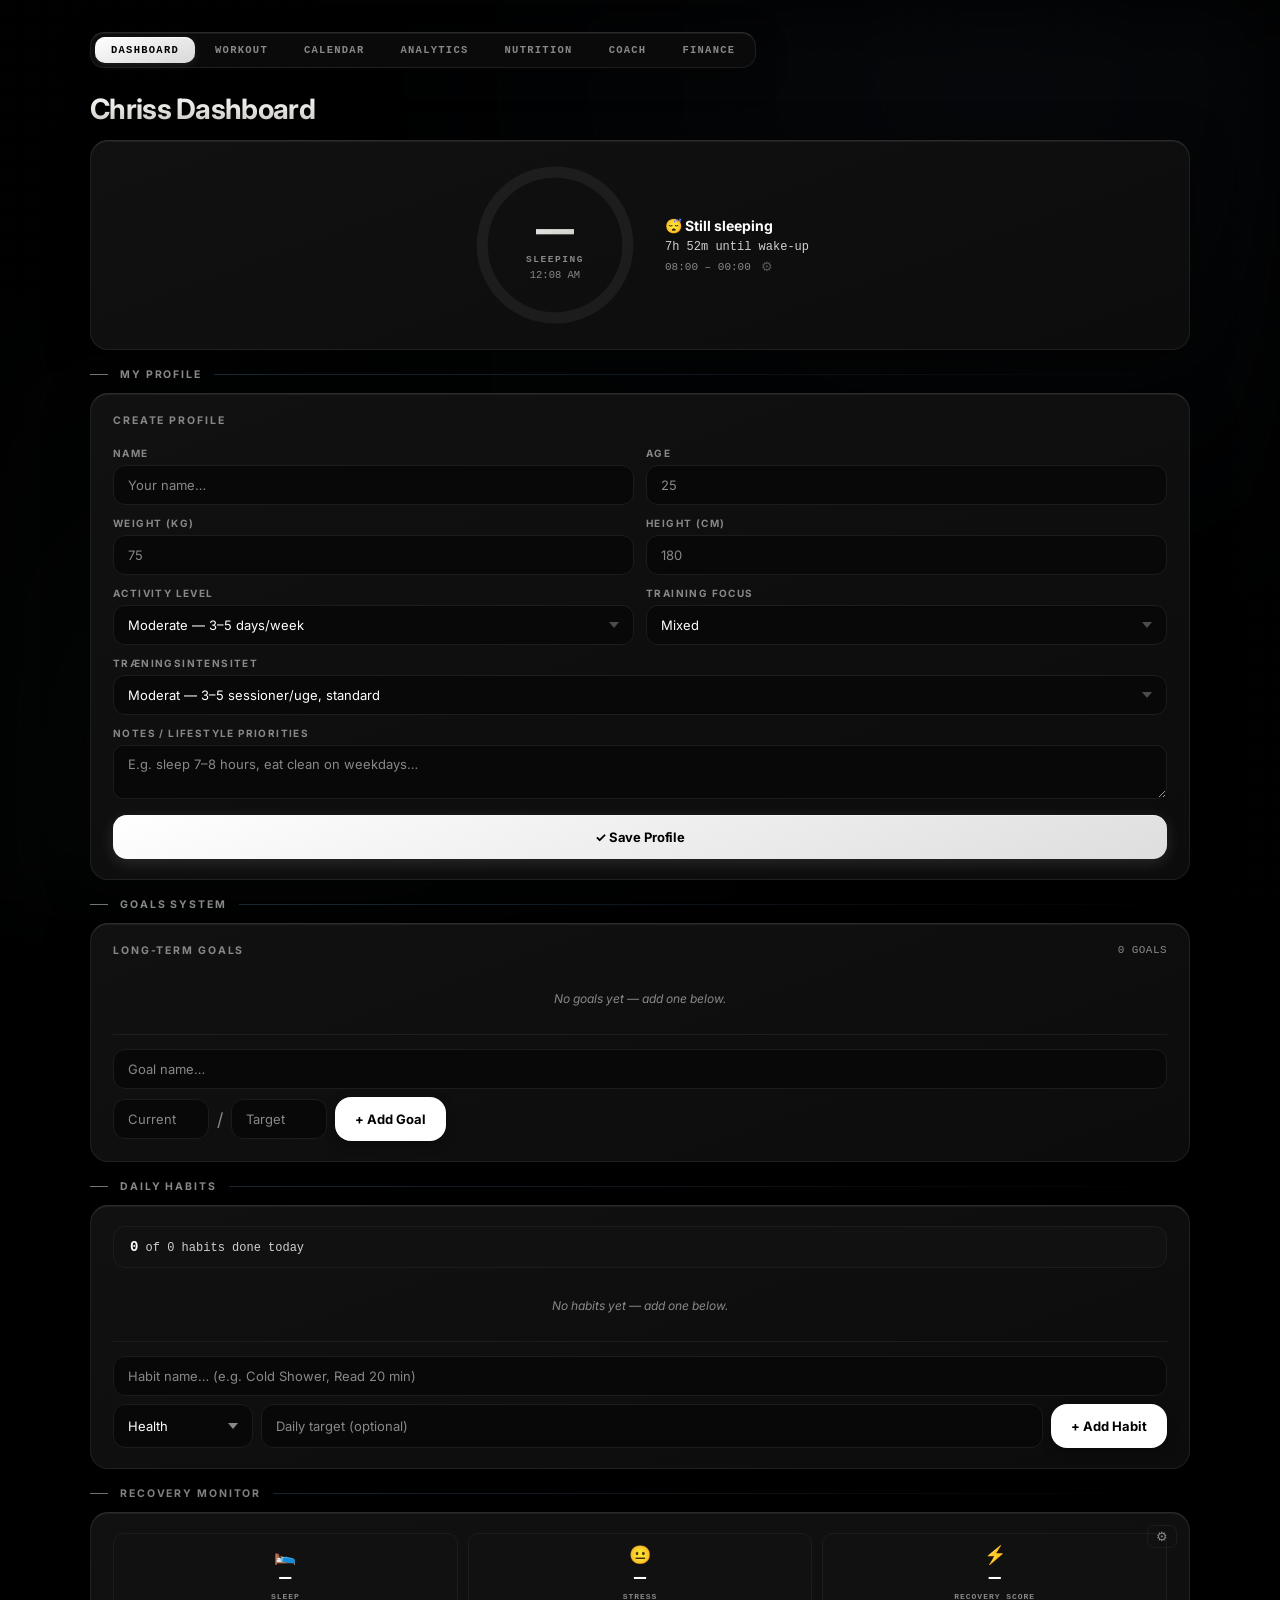
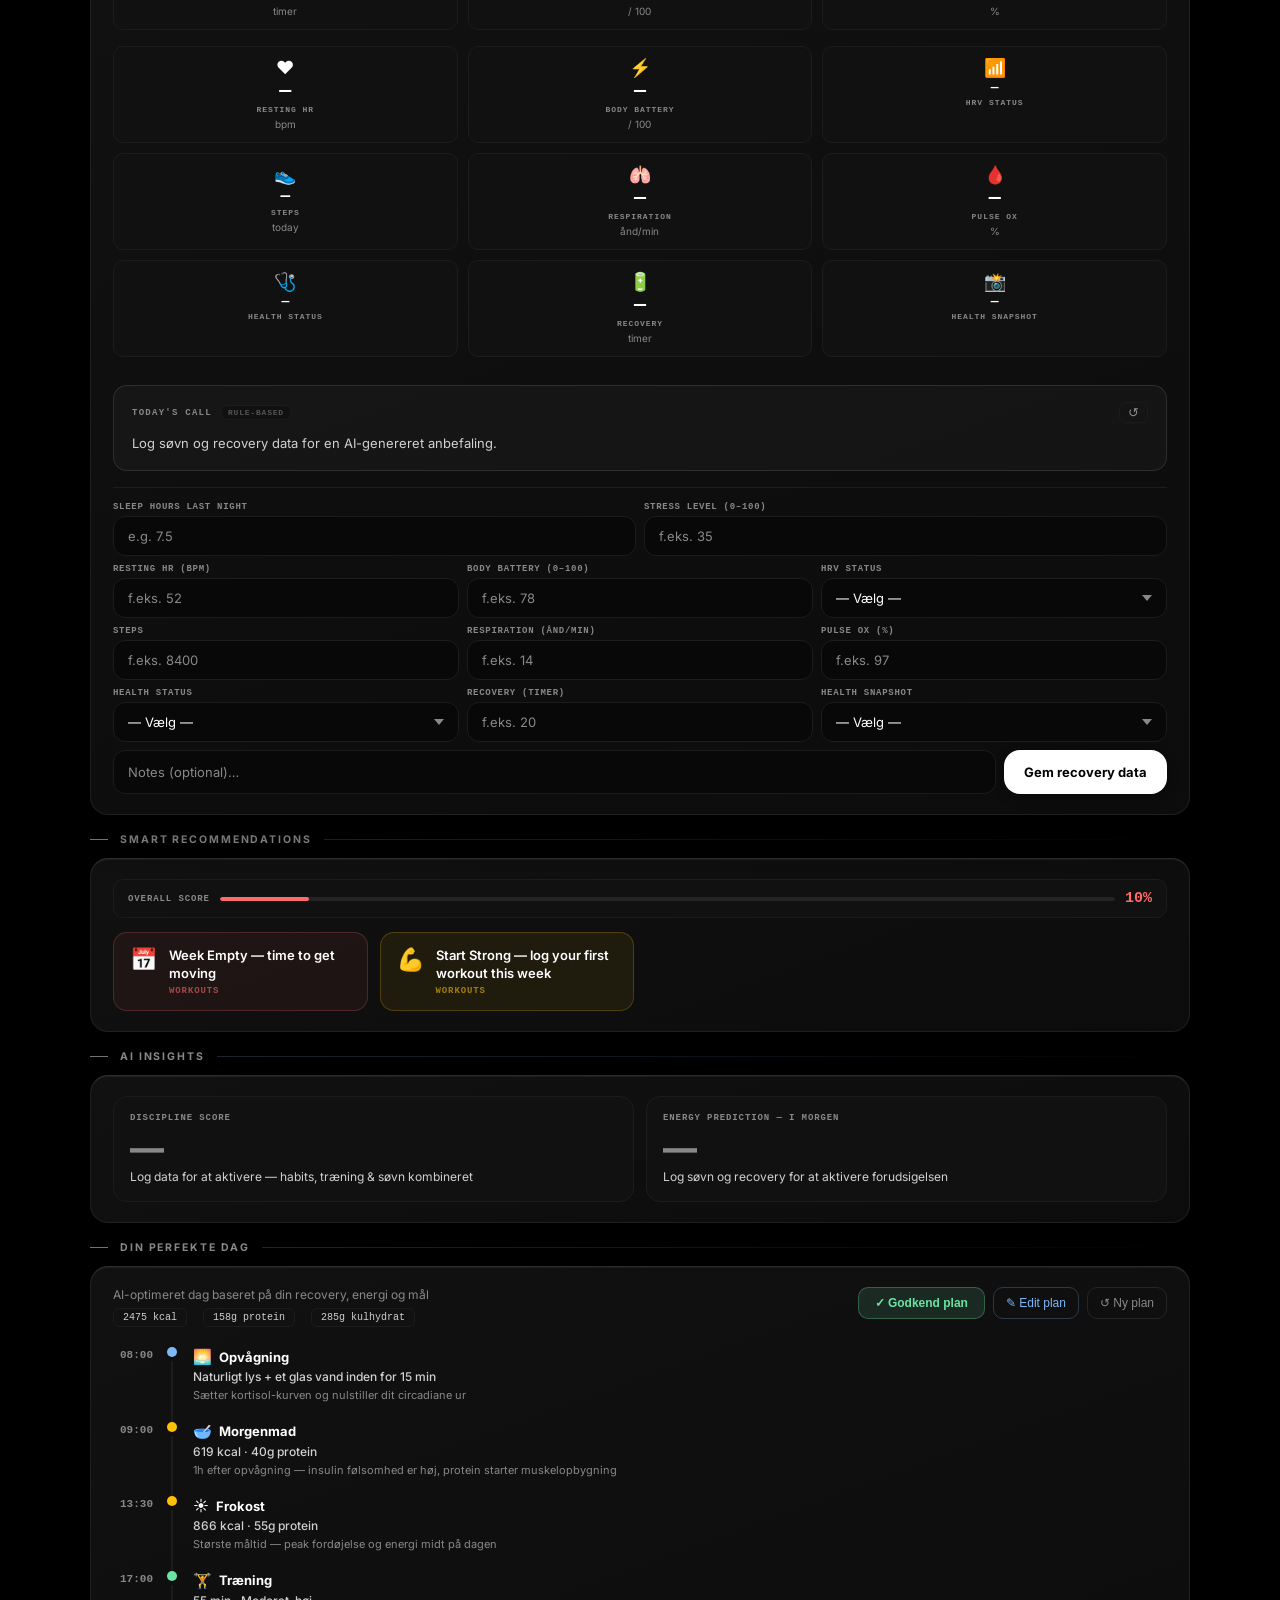
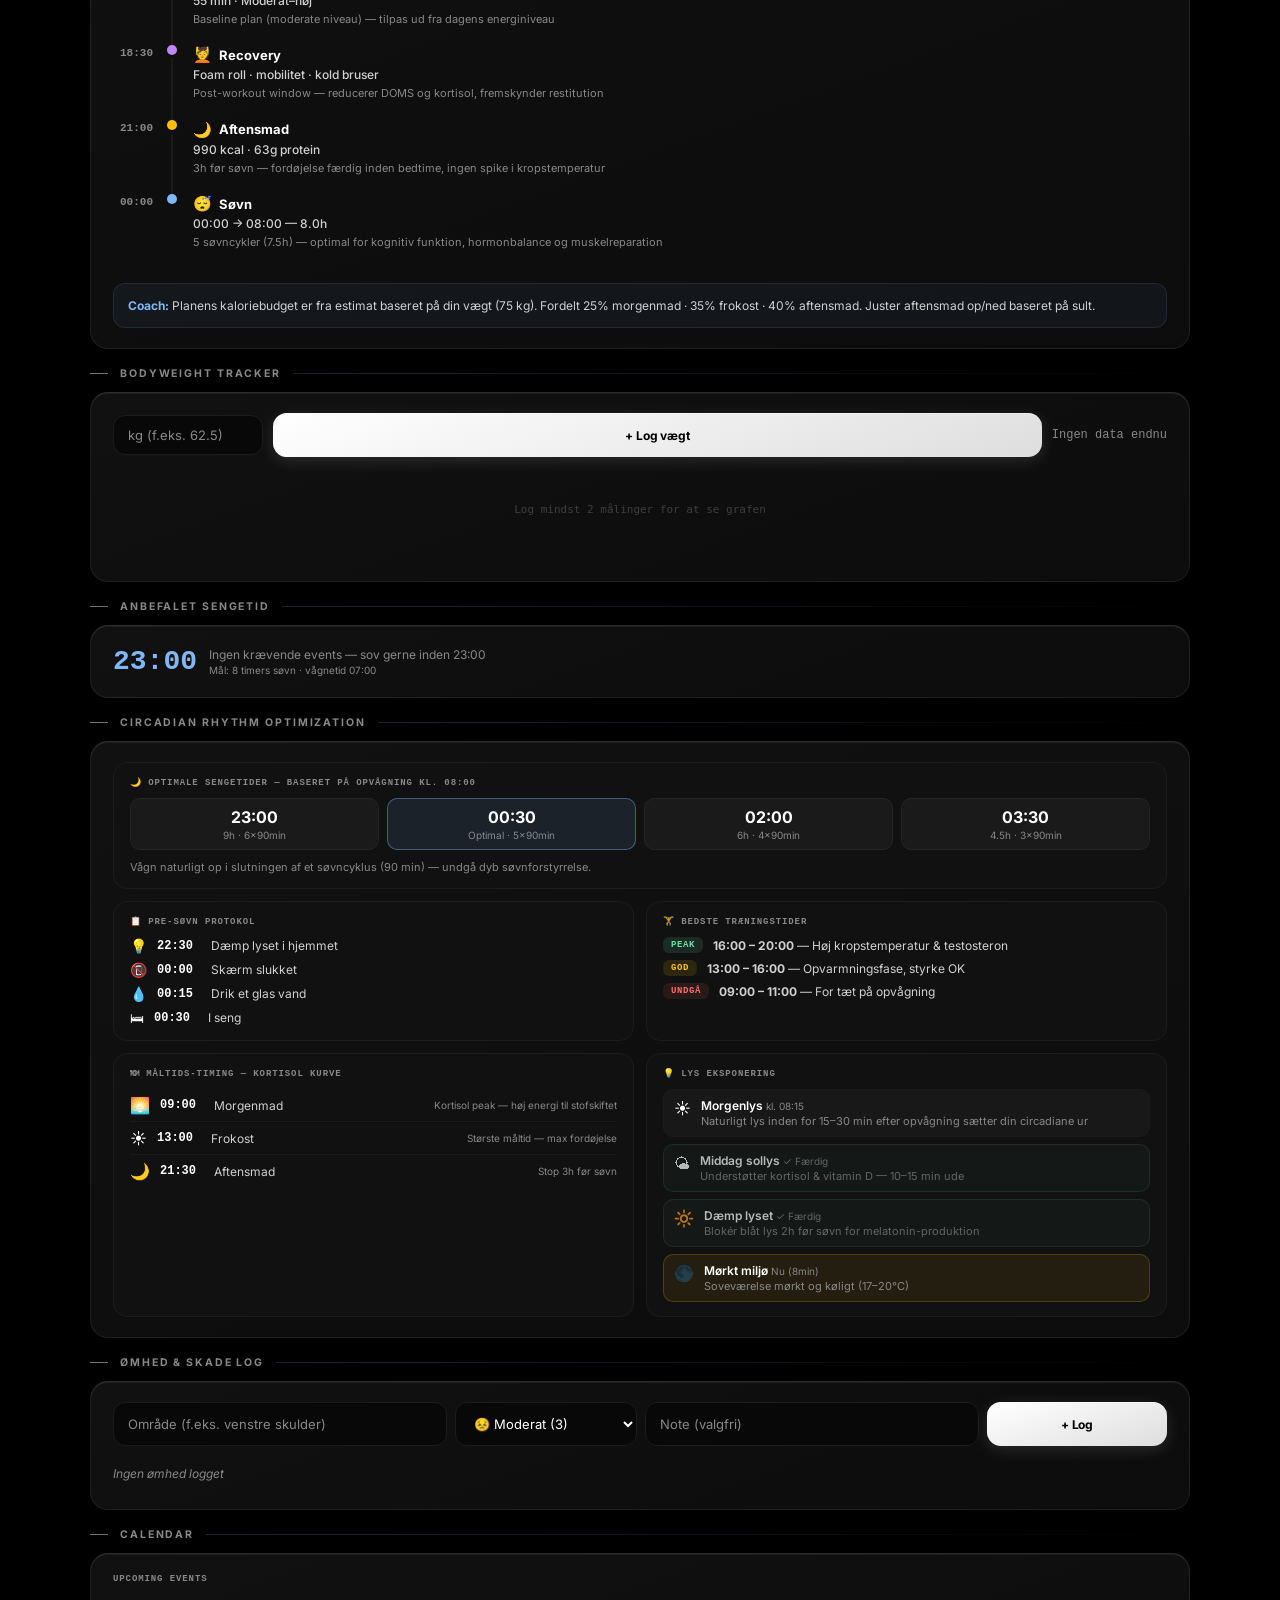
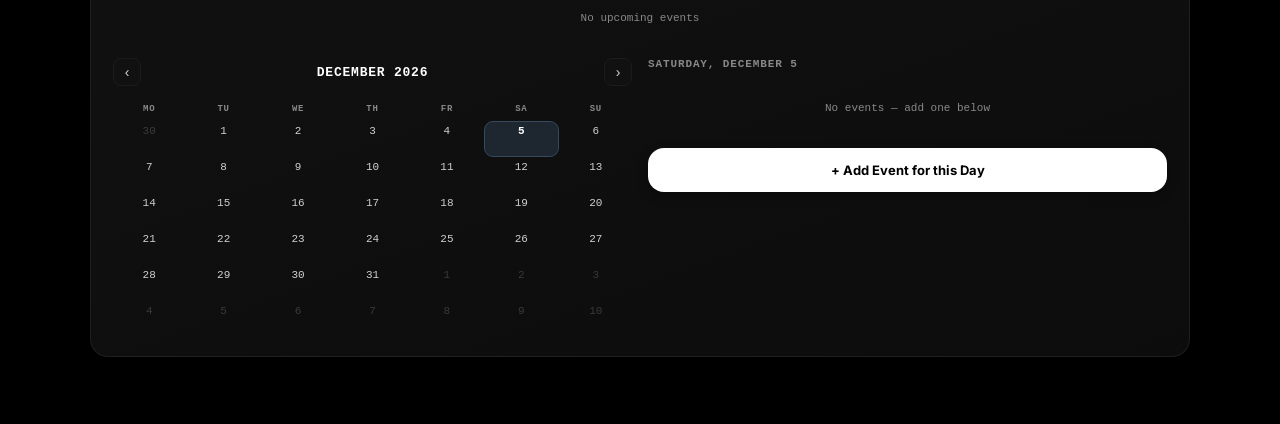
==== commit f6ec7497: "Premium design upgrade across all 7 pages Inter font, blue/green ambient glow, gradient cards with t" ====
--- a/index.html
+++ b/index.html
@@ -3,6 +3,9 @@
 <head>
   <meta charset="UTF-8">
   <meta name="viewport" content="width=device-width, initial-scale=1.0">
+  <link rel="preconnect" href="https://fonts.googleapis.com">
+  <link rel="preconnect" href="https://fonts.gstatic.com" crossorigin>
+  <link href="https://fonts.googleapis.com/css2?family=Inter:ital,opsz,wght@0,14..32,300..900;1,14..32,300..900&display=swap" rel="stylesheet">
   <title>Chriss Dashboard</title>
   <style>
     :root {
@@ -12,8 +15,15 @@
       --success: #FFFFFF;
       --warning: #FFC107;
       --danger: #FF6B6B;
-      --font-body: -apple-system, BlinkMacSystemFont, "Inter", "Segoe UI", Roboto, Helvetica, Arial, sans-serif;
+      --font-body: "Inter", -apple-system, BlinkMacSystemFont, "Segoe UI", Roboto, Helvetica, Arial, sans-serif;
       --font-mono: ui-monospace, "SF Mono", Menlo, Consolas, monospace;
+      --accent-blue: #7EB8F7;
+      --accent-green: #6BE3A4;
+      --card-bg: #0C0C0C;
+      --card-border: rgba(255,255,255,0.07);
+      --card-shadow: 0 1px 0 rgba(255,255,255,0.06) inset, 0 8px 40px rgba(0,0,0,0.55);
+      --radius-card: 18px;
+      --transition: 0.18s cubic-bezier(0.16,1,0.3,1);
     }
     *, *::before, *::after { box-sizing: border-box; margin: 0; padding: 0; }
 
@@ -32,8 +42,8 @@
       position: fixed;
       inset: 0;
       background:
-        radial-gradient(ellipse at 82% 14%, rgba(255,255,255,0.015) 0%, transparent 60%),
-        radial-gradient(ellipse at 18% 90%, rgba(255,255,255,0.01) 0%, transparent 60%);
+        radial-gradient(ellipse at 78% 8%, rgba(126,184,247,0.045) 0%, transparent 52%),
+        radial-gradient(ellipse at 20% 88%, rgba(107,227,164,0.03) 0%, transparent 52%);
       filter: blur(40px);
       pointer-events: none;
       z-index: 0;
@@ -78,17 +88,13 @@
     .ticker-row { margin-bottom: 18px; }
 
     .goal-ticker {
-      display: flex;
-      flex-direction: row;
-      align-items: center;
-      gap: 10px;
-      padding: 7px 12px;
-      border-radius: 12px;
-      background: #0E0E0E;
-      border: 1px solid #1C1C1C;
-      box-shadow: 0 4px 24px rgba(0,0,0,0.4);
-      position: relative;
-      overflow: hidden;
+      display: flex; flex-direction: row; align-items: center; gap: 10px;
+      padding: 7px 12px; border-radius: 12px;
+      background: linear-gradient(160deg, #111111 0%, #0C0C0C 100%);
+      border: 1px solid rgba(255,255,255,0.07);
+      border-top-color: rgba(255,255,255,0.12);
+      box-shadow: var(--card-shadow);
+      position: relative; overflow: hidden;
     }
 
     .goal-ticker::after {
@@ -182,11 +188,12 @@
 
     /* ===== DAY RING ===== */
     .day-ring-section {
-      background: #0E0E0E;
-      border: 1px solid #1C1C1C;
-      border-radius: 16px;
+      background: linear-gradient(160deg, #111111 0%, #0C0C0C 100%);
+      border: 1px solid rgba(255,255,255,0.07);
+      border-top-color: rgba(255,255,255,0.12);
+      border-radius: var(--radius-card);
       padding: 20px 22px;
-      box-shadow: 0 4px 24px rgba(0,0,0,0.4);
+      box-shadow: var(--card-shadow);
       margin-bottom: 18px;
     }
 
@@ -215,7 +222,9 @@
       font-size: 40px; font-weight: 800;
       font-variant-numeric: tabular-nums;
       letter-spacing: -0.04em;
-      color: var(--text-primary);
+      background: linear-gradient(160deg, #FFFFFF 0%, #A8A8A8 140%);
+      -webkit-background-clip: text; background-clip: text;
+      -webkit-text-fill-color: transparent;
       line-height: 1;
     }
 
@@ -298,17 +307,22 @@
     }
     .section-title::after {
       content: ''; flex: 1; height: 1px;
-      background: linear-gradient(90deg, rgba(255,255,255,0.08), transparent);
+      background: linear-gradient(90deg, rgba(126,184,247,0.2), transparent);
     }
 
     .gm-card {
-      background: #0E0E0E;
-      border: 1px solid #1C1C1C;
-      border-radius: 16px;
+      background: linear-gradient(160deg, #111111 0%, #0C0C0C 100%);
+      border: 1px solid rgba(255,255,255,0.07);
+      border-top-color: rgba(255,255,255,0.12);
+      border-radius: var(--radius-card);
       padding: 20px 22px;
-      box-shadow: 0 4px 24px rgba(0,0,0,0.4);
+      box-shadow: var(--card-shadow);
       margin-bottom: 12px;
-      transition: background 0.4s ease;
+      transition: border-color var(--transition), box-shadow var(--transition), background var(--transition);
+    }
+    .gm-card:hover {
+      border-color: rgba(255,255,255,0.11);
+      border-top-color: rgba(255,255,255,0.18);
     }
 
     .gm-card.gm-all-done {
@@ -334,12 +348,19 @@
     }
 
     .gm-progress-num {
-      font-size: 42px; font-weight: 700;
+      font-size: 42px; font-weight: 800;
       letter-spacing: -0.045em; font-variant-numeric: tabular-nums;
-      color: var(--text-primary); line-height: 1;
-      transition: color 0.3s ease;
-    }
-    .gm-all-done .gm-progress-num { color: var(--success); }
+      background: linear-gradient(160deg, #FFFFFF 0%, #A0A0A0 140%);
+      -webkit-background-clip: text; background-clip: text;
+      -webkit-text-fill-color: transparent;
+      line-height: 1;
+      transition: background var(--transition);
+    }
+    .gm-all-done .gm-progress-num {
+      background: linear-gradient(160deg, #FFFFFF 0%, #C7C4BC 120%);
+      -webkit-background-clip: text; background-clip: text;
+      -webkit-text-fill-color: transparent;
+    }
 
     .gm-progress-total { font-family: var(--font-mono); font-size: 18px; color: var(--text-tertiary); }
 
@@ -729,20 +750,28 @@
 
     /* ===== NAVIGATION ===== */
     .site-nav {
-      display: flex; gap: 4px; margin-bottom: 20px;
-      background: #0E0E0E;
-      border: 1px solid #1C1C1C;
-      border-radius: 12px; padding: 4px;
+      display: flex; gap: 4px; margin-bottom: 24px;
+      background: rgba(12,12,12,0.85);
+      border: 1px solid rgba(255,255,255,0.08);
+      border-top-color: rgba(255,255,255,0.13);
+      border-radius: 14px; padding: 4px;
       width: fit-content; flex-wrap: wrap;
+      backdrop-filter: blur(16px);
+      -webkit-backdrop-filter: blur(16px);
+      box-shadow: 0 8px 32px rgba(0,0,0,0.4), 0 1px 0 rgba(255,255,255,0.06) inset;
     }
     .nav-link {
-      font-family: var(--font-mono); font-size: 11px; font-weight: 700;
+      font-family: var(--font-mono); font-size: 10.5px; font-weight: 700;
       letter-spacing: 0.12em; text-transform: uppercase; text-decoration: none;
-      color: var(--text-tertiary); padding: 7px 16px; border-radius: 9px;
-      transition: background 0.2s, color 0.2s;
-    }
-    .nav-link:hover { background: rgba(255,255,255,0.06); color: var(--text-primary); }
-    .nav-link.is-active { background: #FFFFFF; color: #000000; }
+      color: var(--text-tertiary); padding: 7px 16px; border-radius: 10px;
+      transition: background var(--transition), color var(--transition), box-shadow var(--transition);
+    }
+    .nav-link:hover { background: rgba(255,255,255,0.07); color: var(--text-primary); }
+    .nav-link.is-active {
+      background: linear-gradient(160deg, #FFFFFF 0%, #D8D8D8 100%);
+      color: #000000;
+      box-shadow: 0 2px 10px rgba(255,255,255,0.18), 0 1px 0 rgba(255,255,255,0.5) inset;
+    }
 
     /* ===== SHARED BUTTON / FORM STYLES ===== */
     .wt-quick-btn {
@@ -759,18 +788,30 @@
       font-size: 13px; outline: none; resize: vertical; min-height: 60px; margin-top: 12px;
       transition: border-color 0.2s;
     }
-    .wt-notes:focus { border-color: rgba(255,255,255,0.4); outline: none; }
+    .wt-notes:focus { border-color: rgba(255,255,255,0.22); outline: none; box-shadow: 0 0 0 3px rgba(255,255,255,0.04); }
     .wt-notes::placeholder { color: var(--text-tertiary); }
+    input[type="text"]:focus, input[type="number"]:focus, input[type="time"]:focus,
+    input[type="date"]:focus, select:focus {
+      border-color: rgba(255,255,255,0.22) !important;
+      box-shadow: 0 0 0 3px rgba(255,255,255,0.04) !important;
+      outline: none;
+    }
     .wt-action-row { display: flex; gap: 10px; margin-top: 16px; }
     .wt-save-btn {
-      flex: 1; background: #FFFFFF;
+      flex: 1;
+      background: linear-gradient(160deg, #FFFFFF 0%, #DEDEDE 100%);
       color: #000000; font-weight: 700; font-size: 13px; font-family: var(--font-body);
-      padding: 12px 20px; border-radius: 16px; border: none; cursor: pointer;
+      padding: 12px 20px; border-radius: 14px; border: none; cursor: pointer;
       min-height: 44px;
-      box-shadow: 0 4px 12px rgba(0,0,0,0.3);
-      transition: transform 0.15s, box-shadow 0.15s, opacity 0.15s;
-    }
-    .wt-save-btn:hover { transform: translateY(-1px); opacity: 0.9; box-shadow: 0 6px 16px rgba(0,0,0,0.4); }
+      box-shadow: 0 4px 16px rgba(255,255,255,0.12), 0 1px 0 rgba(255,255,255,0.4) inset;
+      transition: transform var(--transition), box-shadow var(--transition), opacity var(--transition);
+      letter-spacing: -0.01em;
+    }
+    .wt-save-btn:hover {
+      transform: translateY(-1px);
+      box-shadow: 0 6px 24px rgba(255,255,255,0.18), 0 1px 0 rgba(255,255,255,0.4) inset;
+    }
+    .wt-save-btn:active { transform: translateY(0); box-shadow: 0 2px 8px rgba(255,255,255,0.1); }
     .wt-cancel-btn {
       background: #111111; color: var(--text-tertiary);
       font-weight: 600; font-size: 13px; font-family: var(--font-body);
@@ -1319,8 +1360,8 @@
     .sr-score-label { font-family:var(--font-mono); font-size:9px; font-weight:700; letter-spacing:0.10em; text-transform:uppercase; color:var(--text-tertiary); }
     .sr-score-num   { font-family:var(--font-mono); font-size:15px; font-weight:800; margin-left:auto; }
     .sr-score-track { flex:1; min-width:80px; height:4px; border-radius:2px; background:rgba(255,255,255,0.08); overflow:hidden; }
-    .sr-score-fill  { height:100%; border-radius:2px; transition:width 0.6s ease; }
-    .sr-score-fill.sr-success { background:#FFFFFF; }
+    .sr-score-fill  { height:100%; border-radius:2px; transition:width 0.6s ease; background: linear-gradient(90deg, #7EB8F7, #6BE3A4); }
+    .sr-score-fill.sr-success { background: linear-gradient(90deg, #7EB8F7, #6BE3A4); }
     .sr-score-fill.sr-warning { background:#FFC107; }
     .sr-score-fill.sr-danger  { background:#FF6B6B; }
 
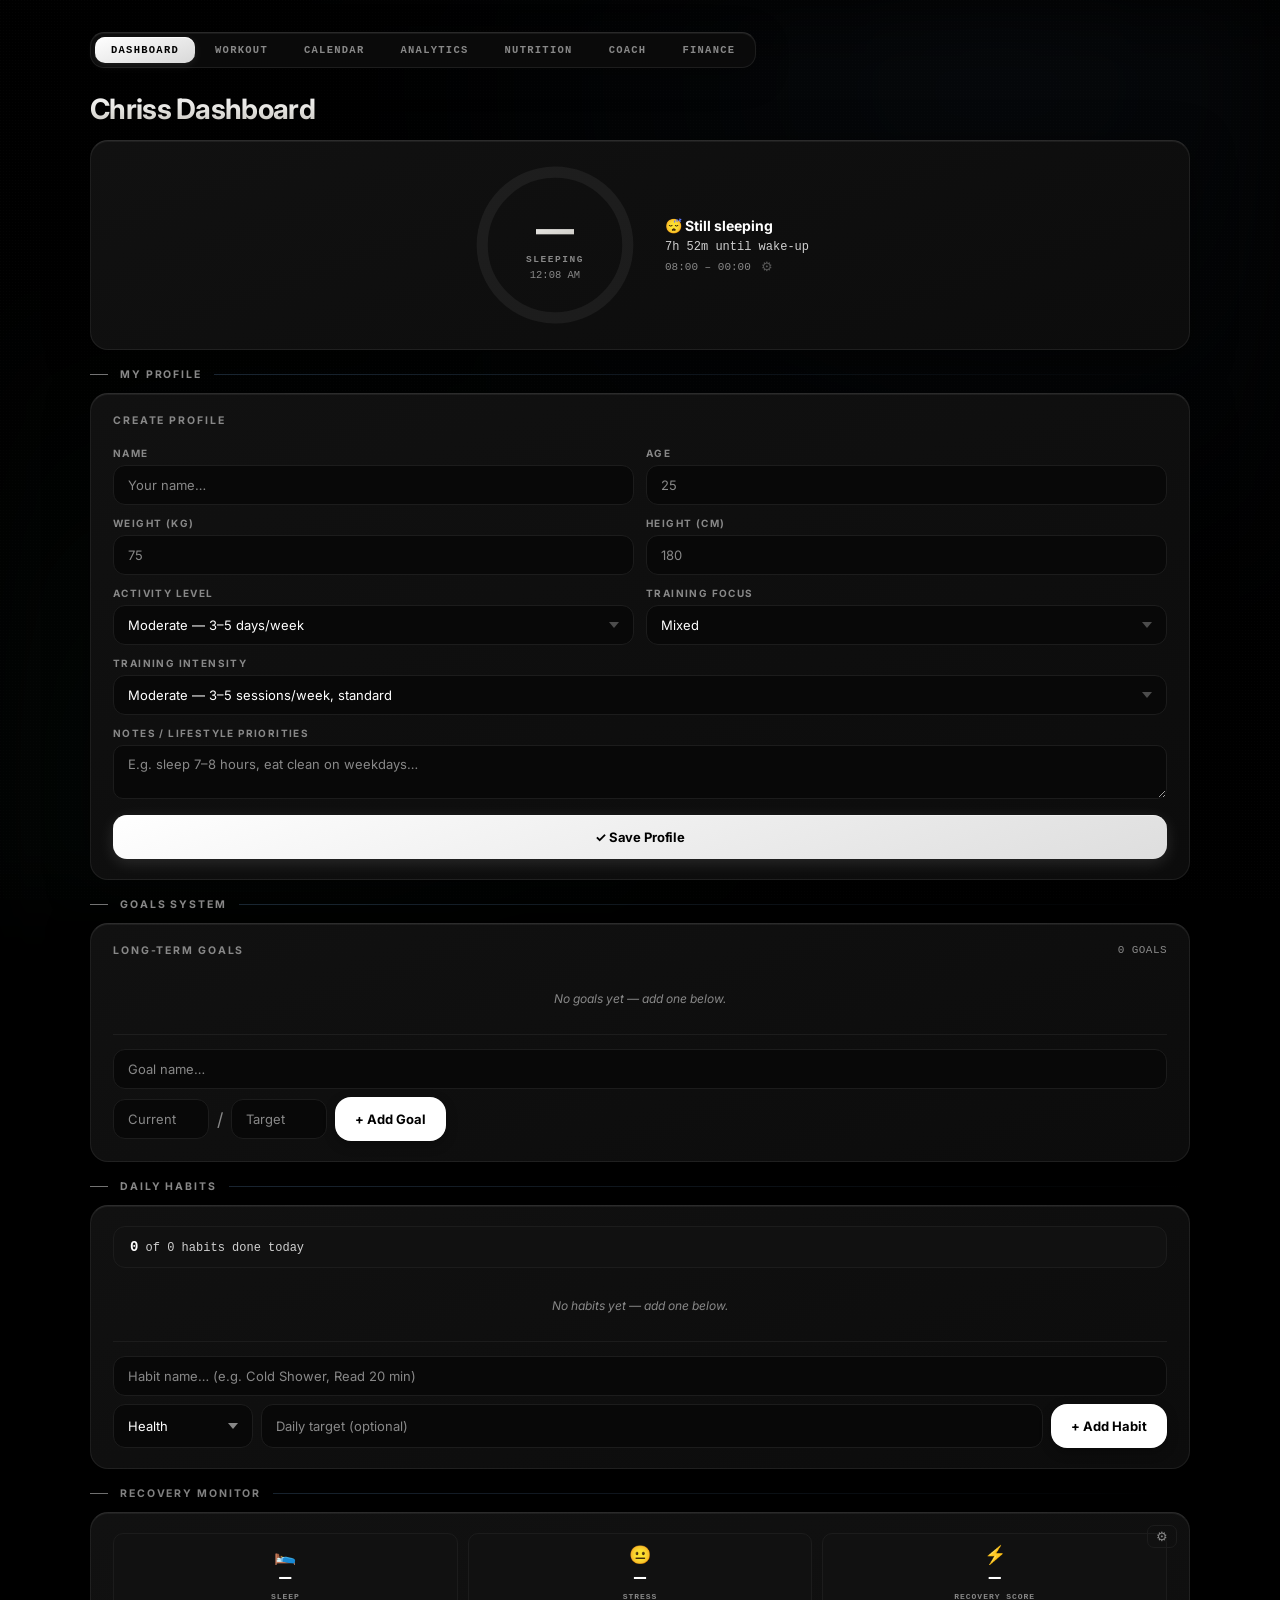
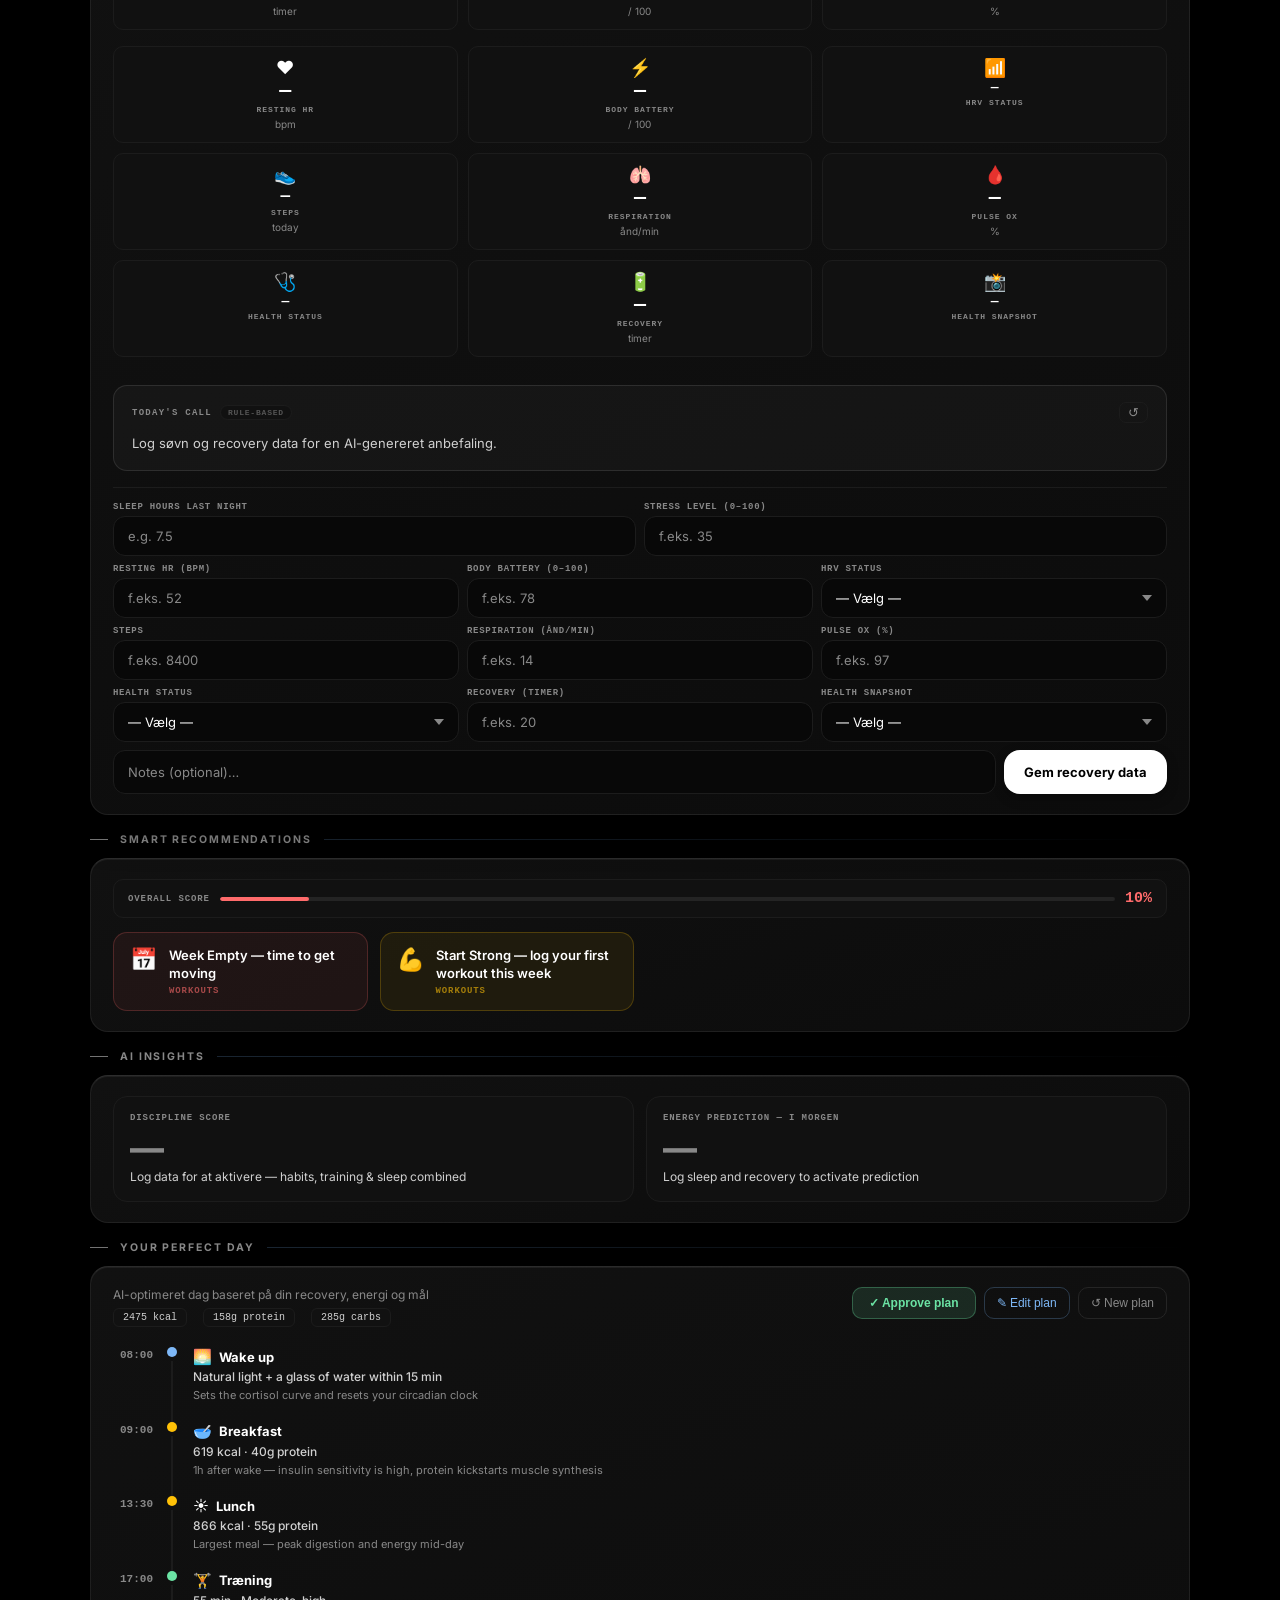
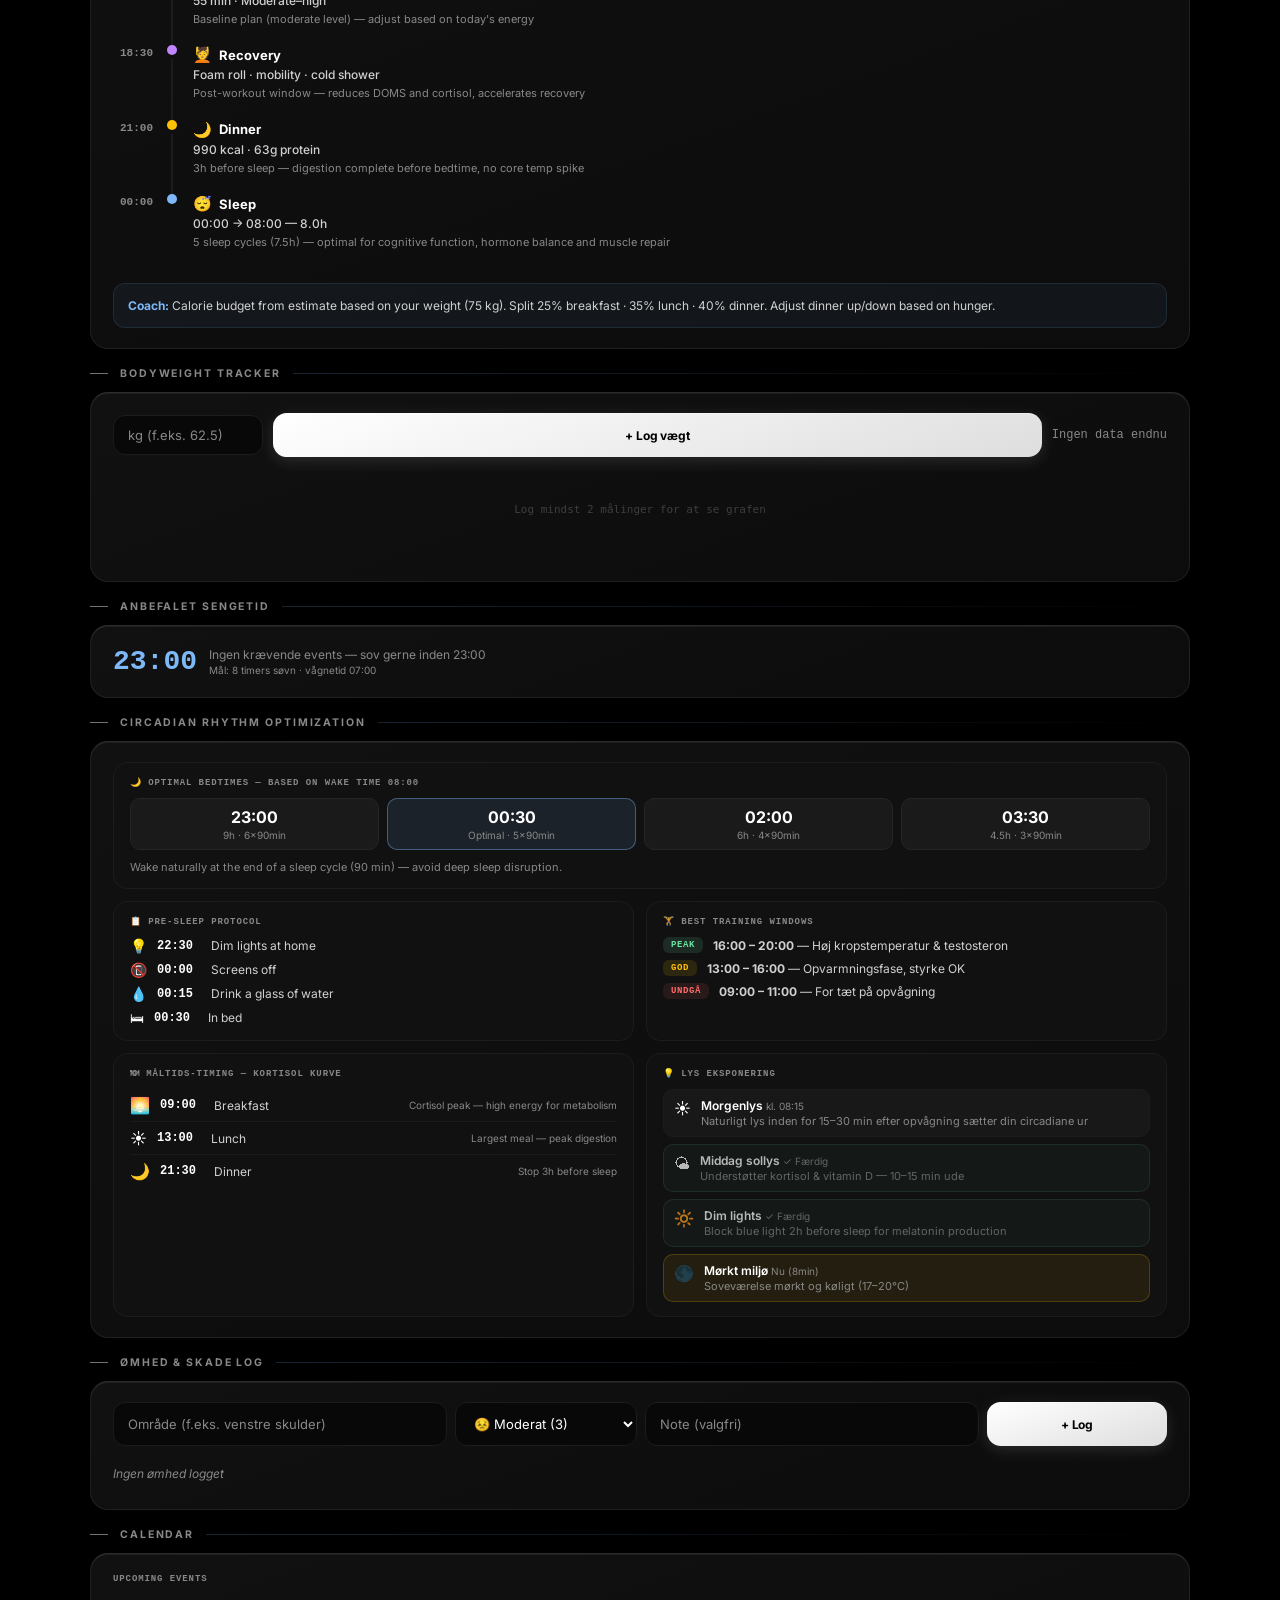
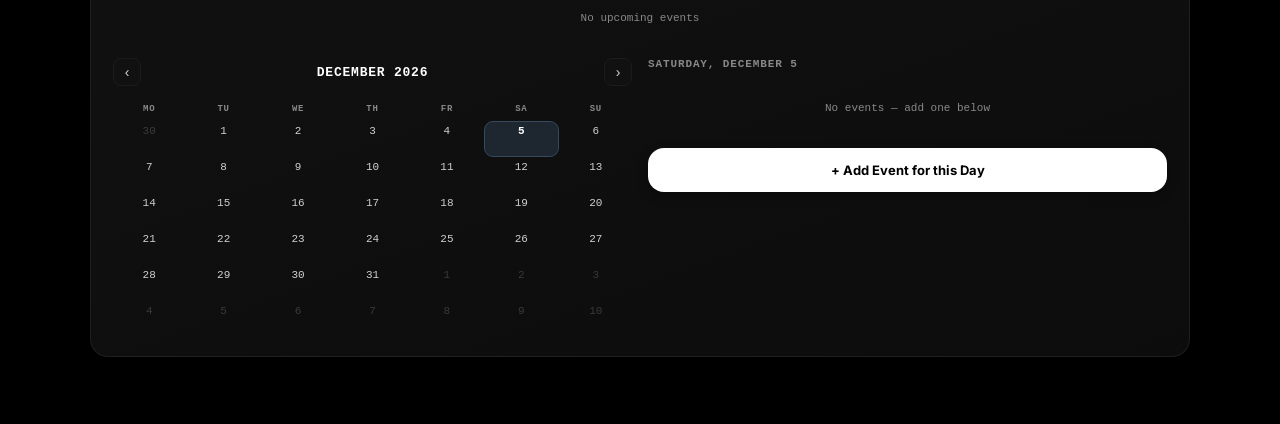
==== commit da4864c5: "Translate all Danish UI text to English across app - workout.html: day names, 'Repeat weekly', 'Ever" ====
--- a/index.html
+++ b/index.html
@@ -1582,12 +1582,12 @@
             </select>
           </div>
           <div class="prof-field prof-field-wide">
-            <label class="prof-label" for="profIntensityInput">Træningsintensitet</label>
+            <label class="prof-label" for="profIntensityInput">Training Intensity</label>
             <select class="prof-select" id="profIntensityInput">
-              <option value="easy">Let — 1–3 sessioner/uge, lav belastning</option>
-              <option value="moderate" selected>Moderat — 3–5 sessioner/uge, standard</option>
-              <option value="hard">Hård — 5–6 sessioner/uge, høj intensitet</option>
-              <option value="extreme">Extrem — 6+ sessioner/uge, atletisk/militær niveau</option>
+              <option value="easy">Light — 1–3 sessions/week, low load</option>
+              <option value="moderate" selected>Moderate — 3–5 sessions/week, standard</option>
+              <option value="hard">Hard — 5–6 sessions/week, high intensity</option>
+              <option value="extreme">Extreme — 6+ sessions/week, athletic/military level</option>
             </select>
           </div>
           <div class="prof-field prof-field-wide">
@@ -1888,7 +1888,7 @@
           <button class="rm-call-regen" id="rmCallRegen" title="Regenerer">↺</button>
         </div>
         <div class="rm-call-content" id="rmCallContent">
-          <span class="rm-call-placeholder">Log søvn og recovery data — AI genererer din daglige anbefaling.</span>
+          <span class="rm-call-placeholder">Log sleep and recovery data — AI will generate your daily recommendation.</span>
         </div>
       </div>
 
@@ -2013,7 +2013,7 @@
 
   <!-- Decision Fatigue Elimination -->
   <div class="section" id="dayPlanSection">
-    <div class="section-title">Din Perfekte Dag</div>
+    <div class="section-title">Your Perfect Day</div>
     <div class="gm-card" id="dayPlanCard"></div>
   </div>
 
@@ -2035,7 +2035,7 @@
   <div class="section" id="sleepAlarmSection">
     <div class="section-title">Anbefalet Sengetid</div>
     <div class="gm-card" id="sleepAlarmCard">
-      <div id="sleepAlarmContent" style="font-size:13px;color:var(--text-secondary)">Ingen kommende events — nyd en god nats søvn.</div>
+      <div id="sleepAlarmContent" style="font-size:13px;color:var(--text-secondary)">No upcoming events — enjoy a good night's sleep.</div>
     </div>
   </div>
 
@@ -2594,7 +2594,7 @@
   if (p.height)   parts.push(`${p.height}cm`);
   if (p.activity)  parts.push(p.activity);
   if (p.focus)     parts.push(p.focus);
-  const intensityLabels = { easy:'Let intensitet', moderate:'Moderat intensitet', hard:'Hård intensitet', extreme:'Extrem intensitet' };
+  const intensityLabels = { easy:'Light intensity', moderate:'Moderate intensity', hard:'Hard intensity', extreme:'Extreme intensity' };
   if (p.intensity && p.intensity !== 'moderate') parts.push(intensityLabels[p.intensity] || p.intensity);
   document.getElementById('profViewStats').textContent = parts.join(' · ');
 
@@ -3630,21 +3630,21 @@
   // Build load alerts
   var loadAlerts = [];
   if (todayHigh.length > 0 && (todayMed.length > 0 || todayWorkout)) {
-    loadAlerts.push('⚠ DOUBLE-DAY: Hård event + træning samme dag → reducer morgen-session, boost kost');
+    loadAlerts.push('⚠ DOUBLE-DAY: Hard event + training same day → reduce morning session, boost calories');
   }
   if (todayHigh.length > 0) {
-    loadAlerts.push('🏆 KAMP/EVENT I DAG: ' + todayHigh.map(function(e){ return e.title + (e.time ? ' kl.'+e.time : ''); }).join(', ') + ' → carb-load, hvil inden, recovery bagefter');
+    loadAlerts.push('🏆 EVENT TODAY: ' + todayHigh.map(function(e){ return e.title + (e.time ? ' at '+e.time : ''); }).join(', ') + ' → carb-load, rest beforehand, recover after');
   }
   if (tmrHigh.length > 0) {
-    loadAlerts.push('⚡ KAMP I MORGEN: ' + tmrHigh.map(function(e){ return e.title; }).join(', ') + ' → reducer intensitet i dag, høj-carb aftensmad, tidlig søvn');
+    loadAlerts.push('⚡ EVENT TOMORROW: ' + tmrHigh.map(function(e){ return e.title; }).join(', ') + ' → reduce intensity today, high-carb dinner, sleep early');
   }
   if (tmrMed.length > 0 && !tmrHigh.length) {
-    loadAlerts.push('📅 TRÆNING I MORGEN: ' + tmrMed.map(function(e){ return e.title; }).join(', ') + ' → sov godt, spis nok i aften');
+    loadAlerts.push('📅 TRAINING TOMORROW: ' + tmrMed.map(function(e){ return e.title; }).join(', ') + ' → sleep well, eat enough tonight');
   }
   var battery = gar ? gar.battery : null;
   var sleep   = rec ? parseFloat(rec.sleep) : null;
   if ((battery != null && battery < 30) || (sleep != null && sleep < 6)) {
-    loadAlerts.push('😴 LAV RECOVERY: ' + (battery != null ? 'Battery '+battery+'/100' : '') + (sleep != null ? ' Søvn '+sleep+'h' : '') + ' → reducer intensitet, prioriter restitution');
+    loadAlerts.push('😴 LOW RECOVERY: ' + (battery != null ? 'Battery '+battery+'/100' : '') + (sleep != null ? ' Sleep '+sleep+'h' : '') + ' → reduce intensity, prioritise rest');
   }
   if (nutCal > 0 && nutCal < nutGoals.cal * 0.6 && (todayHigh.length > 0 || todayMed.length > 0 || thisWk.length > 0)) {
     loadAlerts.push('🍽 UNDER-FUELED: Kun ' + nutCal + ' kcal (' + Math.round(nutCal/nutGoals.cal*100) + '% af mål) inden hård aktivitet → spis nu');
@@ -3704,11 +3704,11 @@
   }
 
   lines.push('');
-  lines.push('TRÆNING DENNE UGE: ' + thisWk.length + ' sessioner');
+  lines.push('TRAINING THIS WEEK: ' + thisWk.length + ' sessions');
   if (wks.length > 0) {
     var daysSince = Math.floor((Date.now() - new Date(wks[0].date+'T12:00:00').getTime()) / 86400000);
-    lines.push('Sidst trænet: ' + daysSince + ' dag(e) siden — ' + (wks[0].name||'Workout'));
-    if (thisWk.length > 0) lines.push('Denne uge: ' + thisWk.slice(0,5).map(function(w){ return w.date.slice(5)+' '+(w.name||'Workout'); }).join(', '));
+    lines.push('Last trained: ' + daysSince + ' day(s) ago — ' + (wks[0].name||'Workout'));
+    if (thisWk.length > 0) lines.push('This week: ' + thisWk.slice(0,5).map(function(w){ return w.date.slice(5)+' '+(w.name||'Workout'); }).join(', '));
   }
 
   lines.push('');
@@ -3948,7 +3948,7 @@
     const slp = today.sleep;
     const cls = slp >= rmS.sleepGood ? 'gm-good' : slp >= rmS.sleepFair ? 'gm-mid' : 'gm-bad';
     sleepVal.textContent = slp + 'h'; sleepVal.className = 'gm-stat-value ' + cls;
-    sleepSub.textContent = slp >= rmS.sleepGood ? 'God søvn' : slp >= rmS.sleepFair ? 'Nogenlunde' : 'For lidt';
+    sleepSub.textContent = slp >= rmS.sleepGood ? 'Good sleep' : slp >= rmS.sleepFair ? 'Fair' : 'Too little';
   } else {
     sleepVal.textContent = '—'; sleepVal.className = 'gm-stat-value'; sleepSub.textContent = 'timer';
   }
@@ -4075,13 +4075,13 @@
   const signals = [];
 
   if (w2.workouts >= 2 && w1.workouts < w2.workouts && w0.workouts < w1.workouts)
-    signals.push('faldende træningsfrekvens');
+    signals.push('declining training frequency');
   if (w2.habitPct !== null && w1.habitPct !== null && w0.habitPct !== null
     && w1.habitPct < w2.habitPct - 10 && w0.habitPct < w1.habitPct - 10)
     signals.push('faldende habit-konsistens');
   if (w2.avgSleep !== null && w1.avgSleep !== null && w0.avgSleep !== null
     && w1.avgSleep < w2.avgSleep - 0.3 && w0.avgSleep < w1.avgSleep - 0.3)
-    signals.push('faldende søvnkvalitet');
+    signals.push('declining sleep quality');
   if (w0.avgStress !== null && w1.avgStress !== null && w0.avgStress > 70 && w1.avgStress > 70)
     signals.push('vedvarende høj stress (2 uger)');
 
@@ -4111,8 +4111,8 @@
   const avgStress = rec7.length ? rec7.reduce((s,r) => s + (parseFloat(r.stress)||0), 0) / rec7.length : null;
 
   const signals = [];
-  if (weeklyRate >= 5.5) signals.push(`${Math.round(weeklyRate * 10) / 10} træninger/uge (14-dages snit)`);
-  if (avgSleep  !== null && avgSleep  < 6.5) signals.push(`kun ${Math.round(avgSleep * 10) / 10}h søvn/nat`);
+  if (weeklyRate >= 5.5) signals.push(`${Math.round(weeklyRate * 10) / 10} sessions/week (14-day avg)`);
+  if (avgSleep  !== null && avgSleep  < 6.5) signals.push(`only ${Math.round(avgSleep * 10) / 10}h sleep/night`);
   if (avgStress !== null && avgStress > 65)  signals.push(`stressniveau ${Math.round(avgStress)}/100`);
 
   if (weeklyRate >= 5 && signals.length >= 2) return { detected: true, signals };
@@ -4211,18 +4211,18 @@
   const discScore = calculateDisciplineScore();
 
   const wins = [];
-  if (wkWks.length >= 4)                              wins.push(`${wkWks.length} træninger gennemført`);
+  if (wkWks.length >= 4)                              wins.push(`${wkWks.length} workouts completed`);
   if (habitPct !== null && habitPct >= 80)            wins.push(`${habitPct}% habit-adherence`);
-  if (avgSleep !== null && avgSleep >= 7.5)           wins.push(`${avgSleep}h gennemsnitlig søvn`);
+  if (avgSleep !== null && avgSleep >= 7.5)           wins.push(`${avgSleep}h average sleep`);
   if (discScore !== null && discScore >= 75)          wins.push(`Discipline Score: ${discScore}`);
   const closedGoal = goals.find(g => g.current >= g.target);
   if (closedGoal)                                     wins.push(`Mål nået: "${closedGoal.name}"`);
 
   const focus = [];
-  if (wkWks.length < 3)                              focus.push('Øg træningsfrekvensen — mål: 4/uge');
+  if (wkWks.length < 3)                              focus.push('Increase training frequency — target: 4/week');
   if (habitPct !== null && habitPct < 70)            focus.push(`Habit-adherence kun ${habitPct}% — konsistens mangler`);
   if (avgSleep !== null && avgSleep < 7)             focus.push(`Søvn ${avgSleep}h — sigt efter 7.5h`);
-  if (avgStress !== null && avgStress > 65)          focus.push('Stressniveau for højt — prioriter recovery');
+  if (avgStress !== null && avgStress > 65)          focus.push('Stress level too high — prioritise recovery');
 
   const report = { weekStr, generatedDate: dateToStr(now), workouts: wkWks.length,
     totalVol: Math.round(totalVol), habitPct, avgSleep, avgStress, discScore, wins, focus };
@@ -4243,7 +4243,7 @@
   const discCard = document.createElement('div'); discCard.className = 'ai-metric-card';
   discCard.innerHTML = `<div class="ai-metric-label">Discipline Score</div>
     <div class="ai-metric-value" style="color:${discColor}">${disc !== null ? disc : '—'}</div>
-    <div class="ai-metric-sub">${discLabel} — habits, træning & søvn kombineret</div>
+    <div class="ai-metric-sub">${discLabel} — habits, training & sleep combined</div>
     ${disc !== null ? `<div class="ai-metric-bar"><div class="ai-metric-bar-fill" style="width:${disc}%;background:${discColor}"></div></div>` : ''}`;
   grid.appendChild(discCard);
 
@@ -4257,7 +4257,7 @@
   } else {
     energyCard.innerHTML = `<div class="ai-metric-label">Energy Prediction — I morgen</div>
       <div class="ai-metric-value" style="color:#888">—</div>
-      <div class="ai-metric-sub">Log søvn og recovery for at aktivere forudsigelsen</div>`;
+      <div class="ai-metric-sub">Log sleep and recovery to activate prediction</div>`;
   }
   grid.appendChild(energyCard);
 
@@ -4266,8 +4266,8 @@
   if (burnout.detected) {
     const card = document.createElement('div'); card.className = 'ai-alert-card burnout';
     card.innerHTML = `<div class="ai-alert-icon">${burnout.level === 'high' ? '🚨' : '⚠️'}</div>
-      <div><div class="ai-alert-title" style="color:#FF6B6B">Burnout ${burnout.level === 'high' ? 'Risk' : 'Warning'} — 3-ugers mønster detekteret</div>
-      <div class="ai-alert-body">Signaler: ${burnout.signals.join(' · ')}. Tag 1–2 dages aktiv hvile, reducer intensiteten og prioriter søvn nu.</div></div>`;
+      <div><div class="ai-alert-title" style="color:#FF6B6B">Burnout ${burnout.level === 'high' ? 'Risk' : 'Warning'} — 3-week pattern detected</div>
+      <div class="ai-alert-body">Signals: ${burnout.signals.join(' · ')}. Take 1–2 days of active rest, reduce intensity and prioritise sleep now.</div></div>`;
     grid.appendChild(card);
   }
 
@@ -4276,8 +4276,8 @@
   if (over.detected) {
     const card = document.createElement('div'); card.className = 'ai-alert-card overtraining';
     card.innerHTML = `<div class="ai-alert-icon">⚡</div>
-      <div><div class="ai-alert-title" style="color:#FFC107">Overtræning detekteret</div>
-      <div class="ai-alert-body">Signaler: ${over.signals.join(' · ')}. Høj volumen + utilstrækkelig recovery sænker fremgang. Indbyg en hviledag eller deload-uge.</div></div>`;
+      <div><div class="ai-alert-title" style="color:#FFC107">Overtraining detected</div>
+      <div class="ai-alert-body">Signals: ${over.signals.join(' · ')}. High volume + insufficient recovery slows progress. Schedule a rest day or deload week.</div></div>`;
     grid.appendChild(card);
   }
 
@@ -4345,10 +4345,10 @@
   // --- Pre-Sleep Protocol ---
   const bedtime = selectedCycle.bedtime;
   const protocol = [
-    { icon: '💡', time: normH(bedtime - 2),   label: 'Dæmp lyset i hjemmet' },
-    { icon: '📵', time: normH(bedtime - 0.5), label: 'Skærm slukket' },
-    { icon: '💧', time: normH(bedtime - 0.25),label: 'Drik et glas vand' },
-    { icon: '🛏',  time: bedtime,              label: 'I seng' }
+    { icon: '💡', time: normH(bedtime - 2),   label: 'Dim lights at home' },
+    { icon: '📵', time: normH(bedtime - 0.5), label: 'Screens off' },
+    { icon: '💧', time: normH(bedtime - 0.25),label: 'Drink a glass of water' },
+    { icon: '🛏',  time: bedtime,              label: 'In bed' }
   ];
   const protoHtml = protocol.map(p => {
     const isPast = nowH > p.time && Math.abs(nowH - p.time) < 12;
@@ -4378,9 +4378,9 @@
 
   // --- Meal Timing ---
   const meals = [
-    { icon: '🌅', time: normH(wake + 1),      label: 'Morgenmad',   note: 'Kortisol peak — høj energi til stofskiftet' },
-    { icon: '☀️', time: normH(wake + 5),      label: 'Frokost',     note: 'Største måltid — max fordøjelse' },
-    { icon: '🌙', time: normH(bedtime - 3),   label: 'Aftensmad',   note: 'Stop 3h før søvn' }
+    { icon: '🌅', time: normH(wake + 1),      label: 'Breakfast',   note: 'Cortisol peak — high energy for metabolism' },
+    { icon: '☀️', time: normH(wake + 5),      label: 'Lunch',       note: 'Largest meal — peak digestion' },
+    { icon: '🌙', time: normH(bedtime - 3),   label: 'Dinner',      note: 'Stop 3h before sleep' }
   ];
   const mealHtml = meals.map(m =>
     `<div class="circ-meal-row">
@@ -4395,7 +4395,7 @@
   const lightEvents = [
     { icon: '☀️', time: normH(wake + 0.25),  main: 'Morgenlys',      sub: 'Naturligt lys inden for 15–30 min efter opvågning sætter din circadiane ur' },
     { icon: '🌤', time: normH(wake + 6),     main: 'Middag sollys',   sub: 'Understøtter kortisol & vitamin D — 10–15 min ude' },
-    { icon: '🔆', time: normH(bedtime - 2),  main: 'Dæmp lyset',      sub: 'Blokér blåt lys 2h før søvn for melatonin-produktion' },
+    { icon: '🔆', time: normH(bedtime - 2),  main: 'Dim lights',       sub: 'Block blue light 2h before sleep for melatonin production' },
     { icon: '🌑', time: normH(bedtime - 0.5),main: 'Mørkt miljø',     sub: 'Soveværelse mørkt og køligt (17–20°C)' }
   ];
   const lightHtml = lightEvents.map(e => {
@@ -4416,20 +4416,20 @@
 
       <!-- Sleep Cycles -->
       <div class="circ-card" style="grid-column:1/-1">
-        <div class="circ-card-label">🌙 Optimale Sengetider — baseret på opvågning kl. ${fmtHour(wake)}</div>
+        <div class="circ-card-label">🌙 Optimal Bedtimes — based on wake time ${fmtHour(wake)}</div>
         <div class="circ-cycles">${cyclesHtml}</div>
-        <div style="font-size:11px;color:var(--text-tertiary)">Vågn naturligt op i slutningen af et søvncyklus (90 min) — undgå dyb søvnforstyrrelse.</div>
+        <div style="font-size:11px;color:var(--text-tertiary)">Wake naturally at the end of a sleep cycle (90 min) — avoid deep sleep disruption.</div>
       </div>
 
       <!-- Pre-sleep Protocol -->
       <div class="circ-card">
-        <div class="circ-card-label">📋 Pre-søvn Protokol</div>
+        <div class="circ-card-label">📋 Pre-sleep Protocol</div>
         <div class="circ-protocol">${protoHtml}</div>
       </div>
 
       <!-- Workout Timing -->
       <div class="circ-card">
-        <div class="circ-card-label">🏋️ Bedste Træningstider</div>
+        <div class="circ-card-label">🏋️ Best Training Windows</div>
         <div class="circ-windows">${windowHtml}</div>
       </div>
 
@@ -4472,10 +4472,10 @@
 
   // Consecutive day thresholds and volume limits by intensity level
   const thresholds = {
-    easy:     { consecDeload: 1, highVolume: 4,  defaultIntensity: 'Let–moderat',  defaultDuration: 40 },
-    moderate: { consecDeload: 2, highVolume: 5,  defaultIntensity: 'Moderat–høj', defaultDuration: 55 },
-    hard:     { consecDeload: 3, highVolume: 6,  defaultIntensity: 'Høj intensitet', defaultDuration: 65 },
-    extreme:  { consecDeload: 99, highVolume: 9, defaultIntensity: 'Høj intensitet', defaultDuration: 70 },
+    easy:     { consecDeload: 1, highVolume: 4,  defaultIntensity: 'Light–moderate',  defaultDuration: 40 },
+    moderate: { consecDeload: 2, highVolume: 5,  defaultIntensity: 'Moderate–high', defaultDuration: 55 },
+    hard:     { consecDeload: 3, highVolume: 6,  defaultIntensity: 'High intensity', defaultDuration: 65 },
+    extreme:  { consecDeload: 99, highVolume: 9, defaultIntensity: 'High intensity', defaultDuration: 70 },
   };
   const thr = thresholds[intensity] || thresholds.moderate;
 
@@ -4491,27 +4491,27 @@
   // Workout recommendation
   let workoutIntensity, workoutDuration, workoutReason, workoutType;
   if (recovScore !== null && recovScore < 35) {
-    workoutIntensity = 'Aktiv hvile'; workoutDuration = 20; workoutType = 'recovery';
-    workoutReason = `Recovery score ${recovScore}/100 — kroppen signalerer hvile`;
+    workoutIntensity = 'Active recovery'; workoutDuration = 20; workoutType = 'recovery';
+    workoutReason = `Recovery score ${recovScore}/100 — body signalling rest`;
   } else if (battery !== null && battery < 25) {
     workoutIntensity = 'Let bevægelse'; workoutDuration = 30; workoutType = 'light';
-    workoutReason = `Body Battery ${battery}% — lav energireserve, spar overskud`;
+    workoutReason = `Body Battery ${battery}% — low energy reserve, conserve capacity`;
   } else if (trueConsec >= thr.consecDeload) {
     workoutIntensity = intensity === 'extreme' ? thr.defaultIntensity : 'Moderat — deload dag';
     workoutDuration  = intensity === 'extreme' ? thr.defaultDuration  : 40;
     workoutType      = intensity === 'extreme' ? 'hard' : 'moderate';
     workoutReason    = intensity === 'extreme'
-      ? `${trueConsec} dage i træk — du kører extrem protokol, baseline holder`
-      : `${trueConsec} dage i træk — reducer volumen for at undgå overtræning`;
+      ? `${trueConsec} days in a row — running extreme protocol, baseline holds`
+      : `${trueConsec} days in a row — reduce volume to avoid overtraining`;
   } else if (recentCount >= thr.highVolume) {
-    workoutIntensity = 'Moderat'; workoutDuration = 45; workoutType = 'moderate';
-    workoutReason = `${recentCount} træninger denne uge — hold intensiteten i skak (dit niveau: ${intensity})`;
+    workoutIntensity = 'Moderate'; workoutDuration = 45; workoutType = 'moderate';
+    workoutReason = `${recentCount} sessions this week — manage intensity (your level: ${intensity})`;
   } else if (recovScore !== null && recovScore >= 75 && (battery === null || battery >= 60)) {
-    workoutIntensity = 'Høj intensitet'; workoutDuration = thr.defaultDuration; workoutType = 'hard';
-    workoutReason = `Recovery ${recovScore}/100${battery !== null ? ` & Battery ${battery}%` : ''} — grønt lys til hård session`;
+    workoutIntensity = 'High intensity'; workoutDuration = thr.defaultDuration; workoutType = 'hard';
+    workoutReason = `Recovery ${recovScore}/100${battery !== null ? ` & Battery ${battery}%` : ''} — green light for a hard session`;
   } else {
     workoutIntensity = thr.defaultIntensity; workoutDuration = thr.defaultDuration; workoutType = 'normal';
-    workoutReason = `Baseline plan (${intensity} niveau) — tilpas ud fra dagens energiniveau`;
+    workoutReason = `Baseline plan (${intensity} level) — adjust based on today's energy`;
   }
 
   // --- Calendar events today ---
@@ -4554,33 +4554,33 @@
     ? (calWorkout.description ? calWorkout.description.substring(0, 100) : workoutIntensity)
     : `${workoutDuration} min · ${workoutIntensity}`;
   const workoutReason2 = calWorkout
-    ? `Fra kalender (${calWorkout.category}) — ${workoutReason}`
+    ? `From calendar (${calWorkout.category}) — ${workoutReason}`
     : workoutReason;
 
-  const kcalSource = nutGoals.cal ? `dit nutrition mål (${totalKcal} kcal)` : `estimat baseret på din vægt (${bw} kg)`;
+  const kcalSource = nutGoals.cal ? `your nutrition goal (${totalKcal} kcal)` : `estimate based on your weight (${bw} kg)`;
   const coachNote = calWorkout
-    ? `Træning kl. ${fmtHour(workoutTime)} fra din kalender: "${evLabel(calWorkout)}". ${workoutReason}. Kaloriebudget fra ${kcalSource}.`
+    ? `Workout at ${fmtHour(workoutTime)} from your calendar: "${evLabel(calWorkout)}". ${workoutReason}. Calorie budget from ${kcalSource}.`
     : workoutType === 'recovery'
-    ? `Recovery-dag. Kroppen genopbygger muskelvæv — protein og søvn er dine vigtigste "træningsredskaber" i dag. Kaloriebudget fra ${kcalSource}.`
+    ? `Recovery day. Body is rebuilding muscle — protein and sleep are your most important "training tools" today. Calorie budget from ${kcalSource}.`
     : workoutType === 'hard'
-    ? `Optimaldag til hård træning. Peak-window kl. ${fmtHour(workoutTime)} er beregnet ud fra din opvågning (${fmtHour(wake)}). Kaloriebudget fra ${kcalSource}.`
-    : `Planens kaloriebudget er fra ${kcalSource}. Fordelt 25% morgenmad · 35% frokost · 40% aftensmad. Juster aftensmad op/ned baseret på sult.`;
+    ? `Optimal day for hard training. Peak window at ${fmtHour(workoutTime)} calculated from your wake time (${fmtHour(wake)}). Calorie budget from ${kcalSource}.`
+    : `Calorie budget from ${kcalSource}. Split 25% breakfast · 35% lunch · 40% dinner. Adjust dinner up/down based on hunger.`;
 
   const items = [
-    { type:'wake',     time: wake,        icon:'🌅', label:'Opvågning',    detail:`Naturligt lys + et glas vand inden for 15 min`,     reason:'Sætter kortisol-kurven og nulstiller dit circadiane ur' },
-    { type:'meal',     time: bfTime,      icon:'🥣', label:'Morgenmad',    detail:`${bfKcal} kcal · ${bfProt}g protein`,               reason:'1h efter opvågning — insulin følsomhed er høj, protein starter muskelopbygning' },
+    { type:'wake',     time: wake,        icon:'🌅', label:'Wake up',      detail:`Natural light + a glass of water within 15 min`,    reason:'Sets the cortisol curve and resets your circadian clock' },
+    { type:'meal',     time: bfTime,      icon:'🥣', label:'Breakfast',    detail:`${bfKcal} kcal · ${bfProt}g protein`,               reason:'1h after wake — insulin sensitivity is high, protein kickstarts muscle synthesis' },
     { type:'workout',  time: workoutTime, icon: calWorkout ? (CAL_ICON[calWorkout.category]||'🏋️') : '🏋️', label: workoutLabel, detail: workoutDetail, reason: workoutReason2 },
-    { type:'meal',     time: lunchTime,   icon:'☀️', label:'Frokost',      detail:`${lKcal} kcal · ${lProt}g protein`,                 reason:'Største måltid — peak fordøjelse og energi midt på dagen' },
-    { type:'recovery', time: recovTime,   icon:'💆', label:'Recovery',     detail:`Foam roll · mobilitet · kold bruser`,               reason:'Post-workout window — reducerer DOMS og kortisol, fremskynder restitution' },
-    { type:'meal',     time: dinnerTime,  icon:'🌙', label:'Aftensmad',    detail:`${dKcal} kcal · ${dProt}g protein`,                 reason:'3h før søvn — fordøjelse færdig inden bedtime, ingen spike i kropstemperatur' },
-    { type:'sleep',    time: sleep,       icon:'😴', label:'Søvn',         detail:`${fmtHour(sleep)} → ${fmtHour(wake)} — ${(((wake + 24 - sleep) % 24) || 24).toFixed(1)}h`, reason:'5 søvncykler (7.5h) — optimal for kognitiv funktion, hormonbalance og muskelreparation' }
+    { type:'meal',     time: lunchTime,   icon:'☀️', label:'Lunch',        detail:`${lKcal} kcal · ${lProt}g protein`,                 reason:'Largest meal — peak digestion and energy mid-day' },
+    { type:'recovery', time: recovTime,   icon:'💆', label:'Recovery',     detail:`Foam roll · mobility · cold shower`,                reason:'Post-workout window — reduces DOMS and cortisol, accelerates recovery' },
+    { type:'meal',     time: dinnerTime,  icon:'🌙', label:'Dinner',       detail:`${dKcal} kcal · ${dProt}g protein`,                 reason:'3h before sleep — digestion complete before bedtime, no core temp spike' },
+    { type:'sleep',    time: sleep,       icon:'😴', label:'Sleep',        detail:`${fmtHour(sleep)} → ${fmtHour(wake)} — ${(((wake + 24 - sleep) % 24) || 24).toFixed(1)}h`, reason:'5 sleep cycles (7.5h) — optimal for cognitive function, hormone balance and muscle repair' }
   ];
 
   // Add other calendar events (non-workout) that aren't already covered
   calEventsToday.forEach(ev => {
     if (ev === calWorkout) return;
     const [h, m] = ev.time.split(':').map(Number);
-    items.push({ type:'custom', time: h + m/60, icon: CAL_ICON[ev.category]||'📅', label: evLabel(ev), detail: ev.description ? ev.description.substring(0,80) : (ev.category||''), reason:`Fra kalender — ${ev.category||'planlagt aktivitet'}` });
+    items.push({ type:'custom', time: h + m/60, icon: CAL_ICON[ev.category]||'📅', label: evLabel(ev), detail: ev.description ? ev.description.substring(0,80) : (ev.category||''), reason:`From calendar — ${ev.category||'scheduled activity'}` });
   });
 
   // Sort by time relative to wake
@@ -4633,8 +4633,8 @@
   }).join('');
 
   const actionHtml = plan.approved
-    ? `<span class="dpf-approved-badge">✓ Godkendt for i dag</span>`
-    : `<button class="dpf-approve-btn" onclick="dpfApprove()">✓ Godkend plan</button>`;
+    ? `<span class="dpf-approved-badge">✓ Approved for today</span>`
+    : `<button class="dpf-approve-btn" onclick="dpfApprove()">✓ Approve plan</button>`;
 
   card.innerHTML = `
     <div class="dpf-header">
@@ -4643,13 +4643,13 @@
         <div class="dpf-totals">
           <span class="dpf-total-chip">${plan.totalKcal} kcal</span>
           <span class="dpf-total-chip">${plan.totalProtein}g protein</span>
-          <span class="dpf-total-chip">${plan.totalCarbs}g kulhydrat</span>
+          <span class="dpf-total-chip">${plan.totalCarbs}g carbs</span>
         </div>
       </div>
       <div class="dpf-actions">
         ${actionHtml}
         <button class="dpf-edit-plan-btn" onclick="dpfOpenEdit()">✎ Edit plan</button>
-        <button class="dpf-regen-btn" onclick="dpfRegenerate()">↺ Ny plan</button>
+        <button class="dpf-regen-btn" onclick="dpfRegenerate()">↺ New plan</button>
       </div>
     </div>
     <div class="dpf-timeline">${timelineHtml}</div>
@@ -4908,7 +4908,7 @@
   }
   const overResult = detectOvertraining();
   if (overResult.detected) {
-    recs.push({ icon: '⚡', text: 'Overtræning detekteret — indbyg en hviledag eller deload',
+    recs.push({ icon: '⚡', text: 'Overtraining detected — schedule a rest day or deload week',
       source: 'AI Insights', type: 'warning', priority: 10 });
   }
 
@@ -5444,23 +5444,23 @@
     }
 
     var steps = isToday ? [
-      { time: addHours(gh, gm, 2, 30), text: '🍝 Pre-game måltid: pasta/ris + kylling (let, letfordøjeligt)' },
-      { time: addHours(gh, gm, 1, 30), text: '💧 Stop stor vandindtag — drik lidt, men ikke meget' },
-      { time: addHours(gh, gm, 0, 45), text: '🏃 Opvarmning: 10 min løb + dynamisk stræk + accelerationer' },
-      { time: addHours(gh, gm, 0, 15), text: '🧠 Mentalt fokus: visualiser, find roen' },
-      { time: gameTime,                  text: '⚡ KAMP: ' + kampEvt.title },
-      { time: addHours(gh, gm, -1,   0), text: '🍗 Recovery måltid: protein + kulhydrat inden for 30-60 min' },
-      { time: addHours(gh, gm, -2,   0), text: '😴 Anbefalet søvntid — minimum 8 timer i aften' },
+      { time: addHours(gh, gm, 2, 30), text: '🍝 Pre-game meal: pasta/rice + chicken (light, easy to digest)' },
+      { time: addHours(gh, gm, 1, 30), text: '💧 Stop large fluid intake — sip only' },
+      { time: addHours(gh, gm, 0, 45), text: '🏃 Warm-up: 10 min run + dynamic stretches + accelerations' },
+      { time: addHours(gh, gm, 0, 15), text: '🧠 Mental focus: visualise, find calm' },
+      { time: gameTime,                  text: '⚡ GAME: ' + kampEvt.title },
+      { time: addHours(gh, gm, -1,   0), text: '🍗 Recovery meal: protein + carbs within 30-60 min' },
+      { time: addHours(gh, gm, -2,   0), text: '😴 Recommended bedtime — minimum 8 hours tonight' },
     ] : [
-      { time: 'I dag aften', text: '🍝 High-carb aftensmad: pasta, ris eller kartofler' },
-      { time: 'I dag aften', text: '😴 Sov inden 22:30 — minimum 8-9 timer' },
-      { time: 'I morgen morgen', text: '🥣 Let morgenmad: havregrød + banan (3h+ inden kamp)' },
-      { time: 'I morgen', text: '💧 Hydrér hele dagen — 2-3 liter vand' },
-      { time: addHours(gh, gm, 2, 30), text: '🍝 Pre-game måltid: pasta/ris + kylling' },
-      { time: gameTime, text: '⚡ KAMP: ' + kampEvt.title },
+      { time: 'Tonight', text: '🍝 High-carb dinner: pasta, rice or potatoes' },
+      { time: 'Tonight', text: '😴 Asleep by 22:30 — minimum 8-9 hours' },
+      { time: 'Tomorrow morning', text: '🥣 Light breakfast: oats + banana (3h+ before game)' },
+      { time: 'Tomorrow', text: '💧 Hydrate all day — 2-3 litres of water' },
+      { time: addHours(gh, gm, 2, 30), text: '🍝 Pre-game meal: pasta/rice + chicken' },
+      { time: gameTime, text: '⚡ GAME: ' + kampEvt.title },
     ];
 
-    card.innerHTML = '<div style="font-size:11px;font-weight:700;color:#FFA500;margin-bottom:12px;font-family:var(--font-mono)">' + (isToday ? '⚡ KAMP I DAG' : '⚡ KAMP I MORGEN') + ' — ' + kampEvt.title.toUpperCase() + '</div>' +
+    card.innerHTML = '<div style="font-size:11px;font-weight:700;color:#FFA500;margin-bottom:12px;font-family:var(--font-mono)">' + (isToday ? '⚡ GAME TODAY' : '⚡ GAME TOMORROW') + ' — ' + kampEvt.title.toUpperCase() + '</div>' +
       steps.map(function(s) {
         return '<div class="pg-item"><span class="pg-time">' + s.time + '</span><span class="pg-text">' + s.text + '</span></div>';
       }).join('');
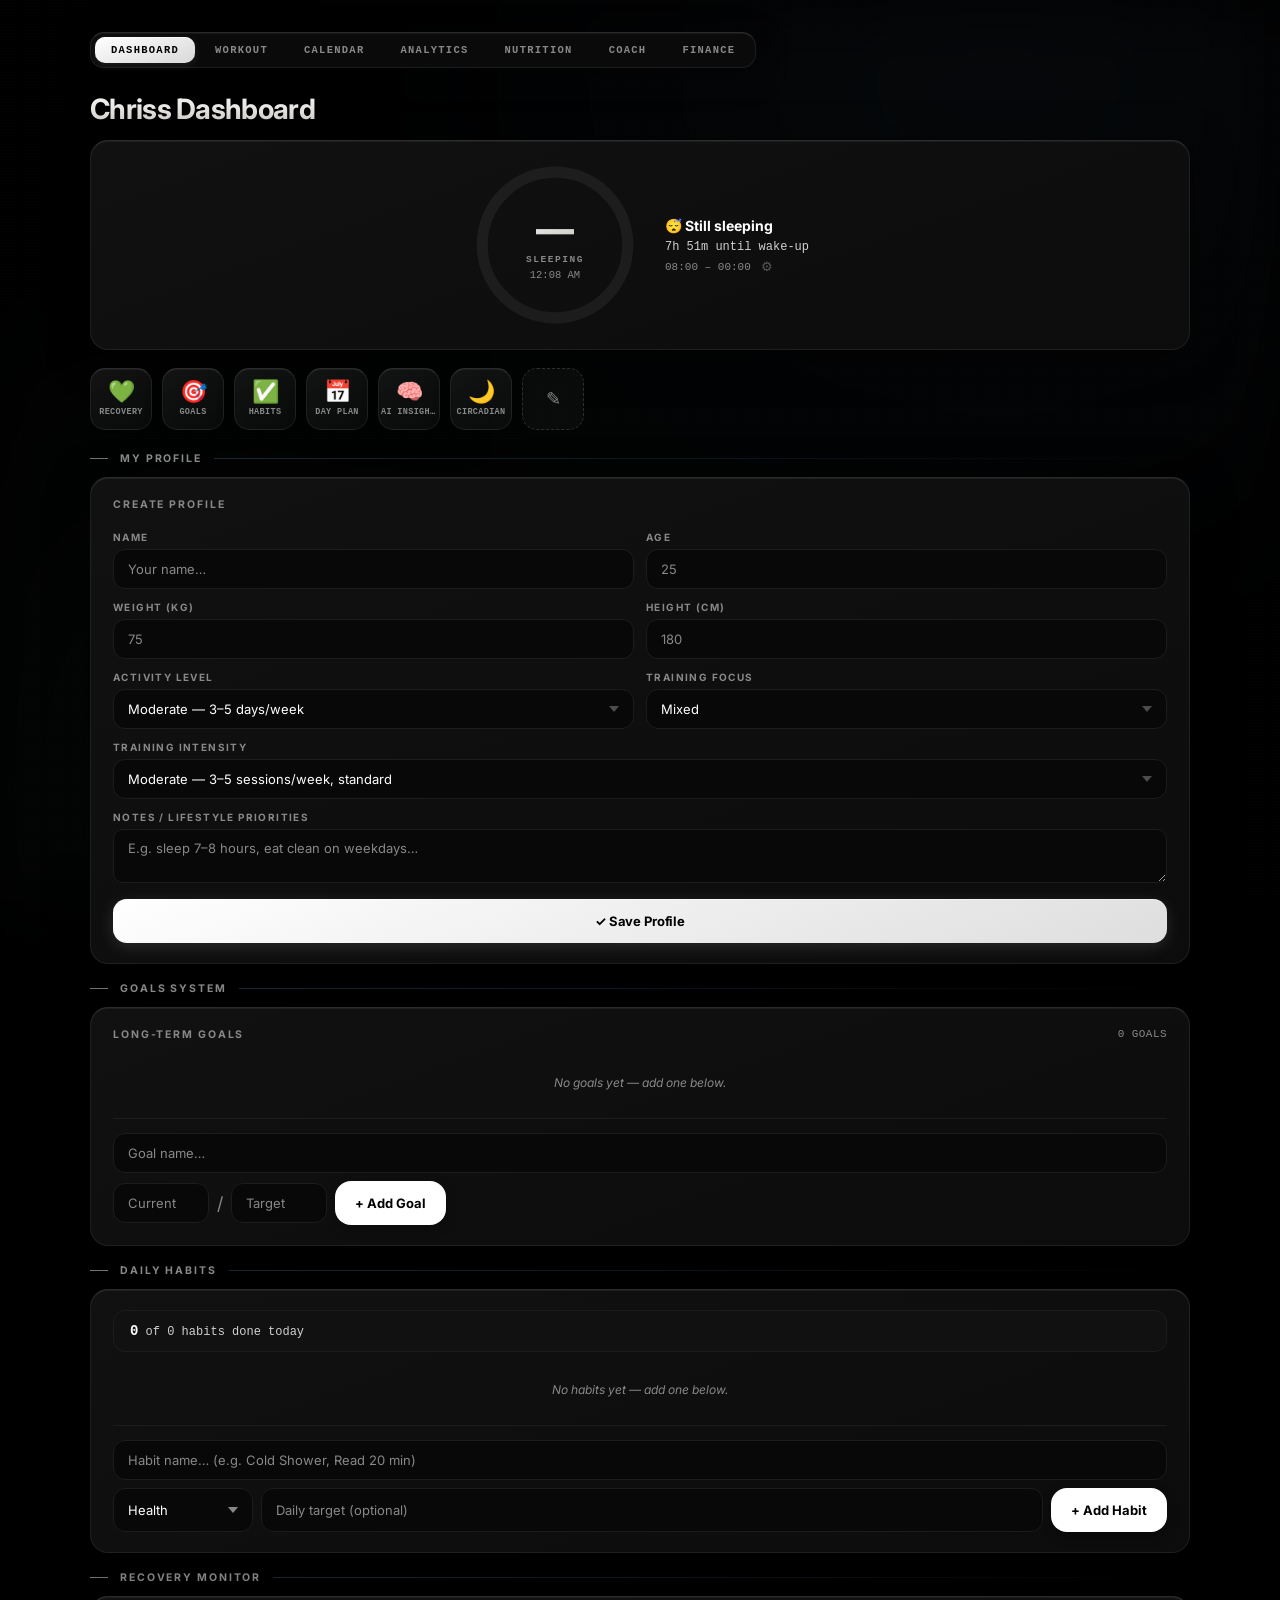
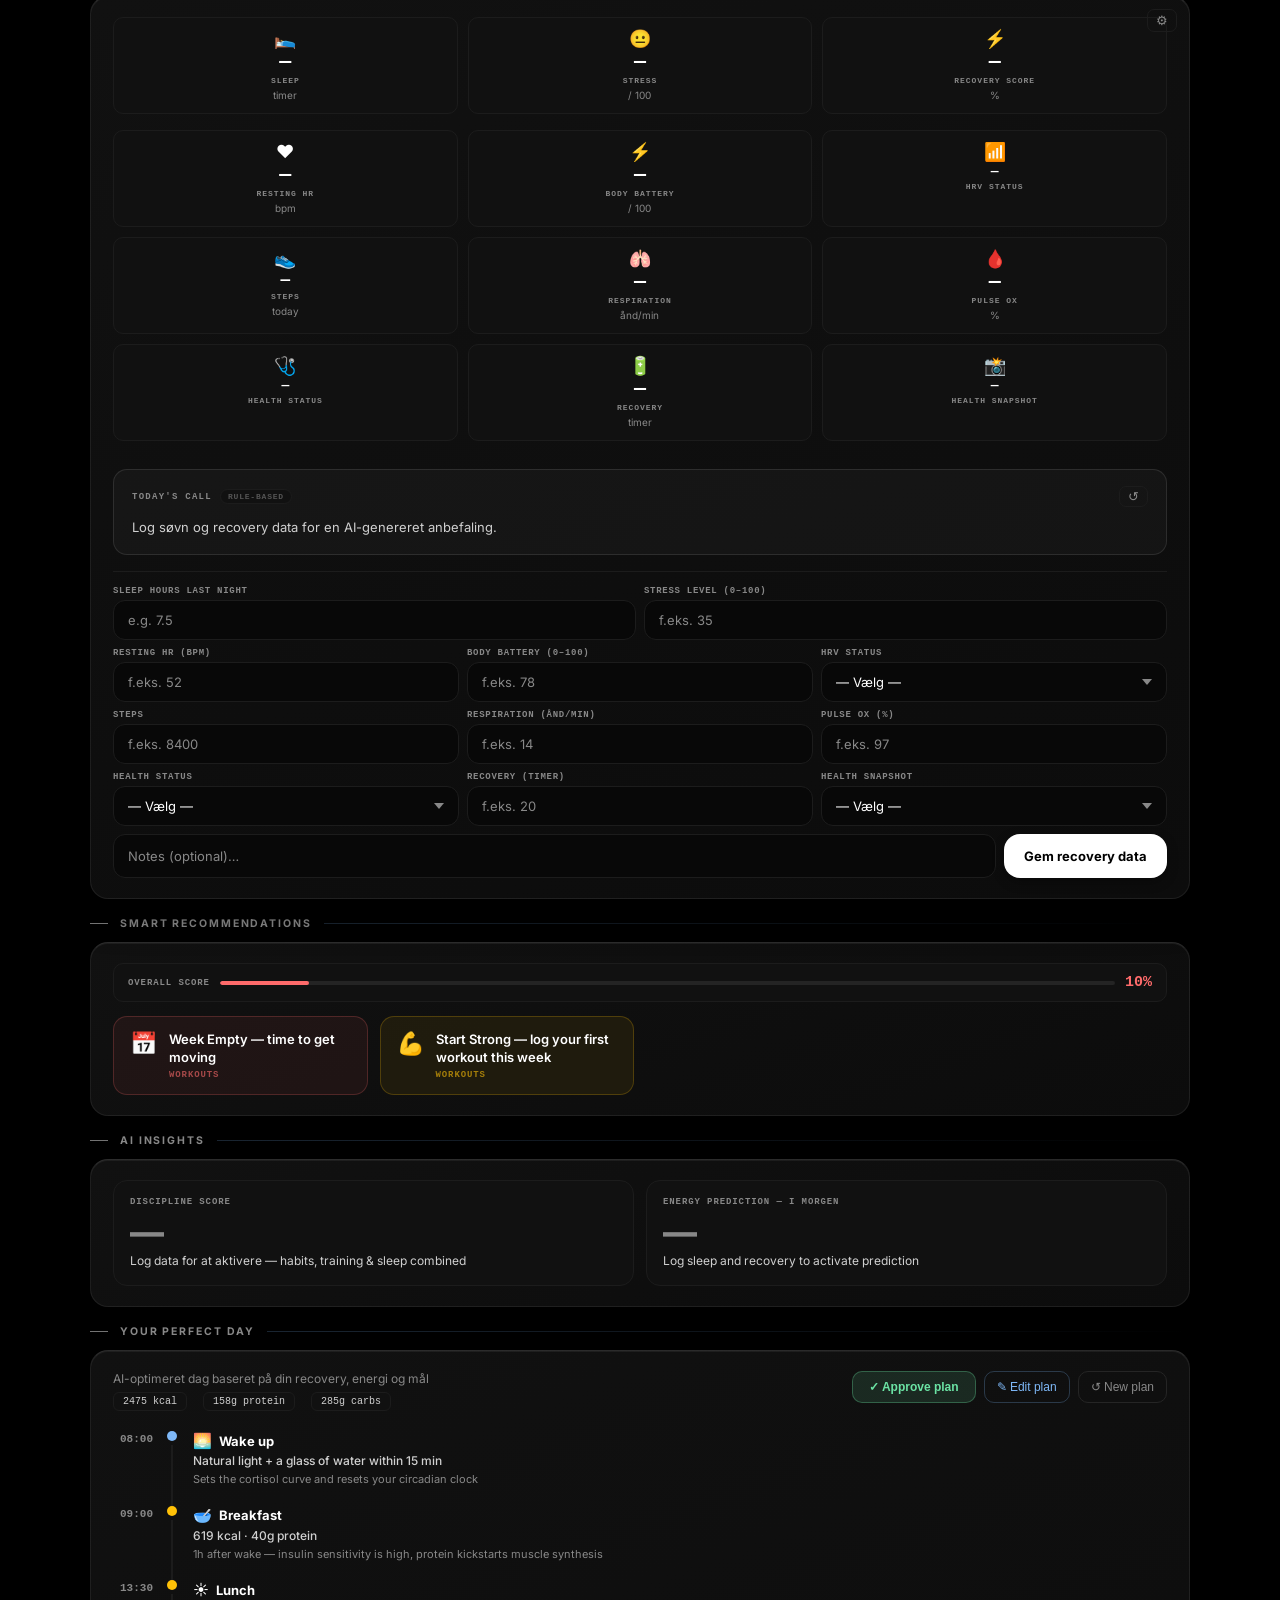
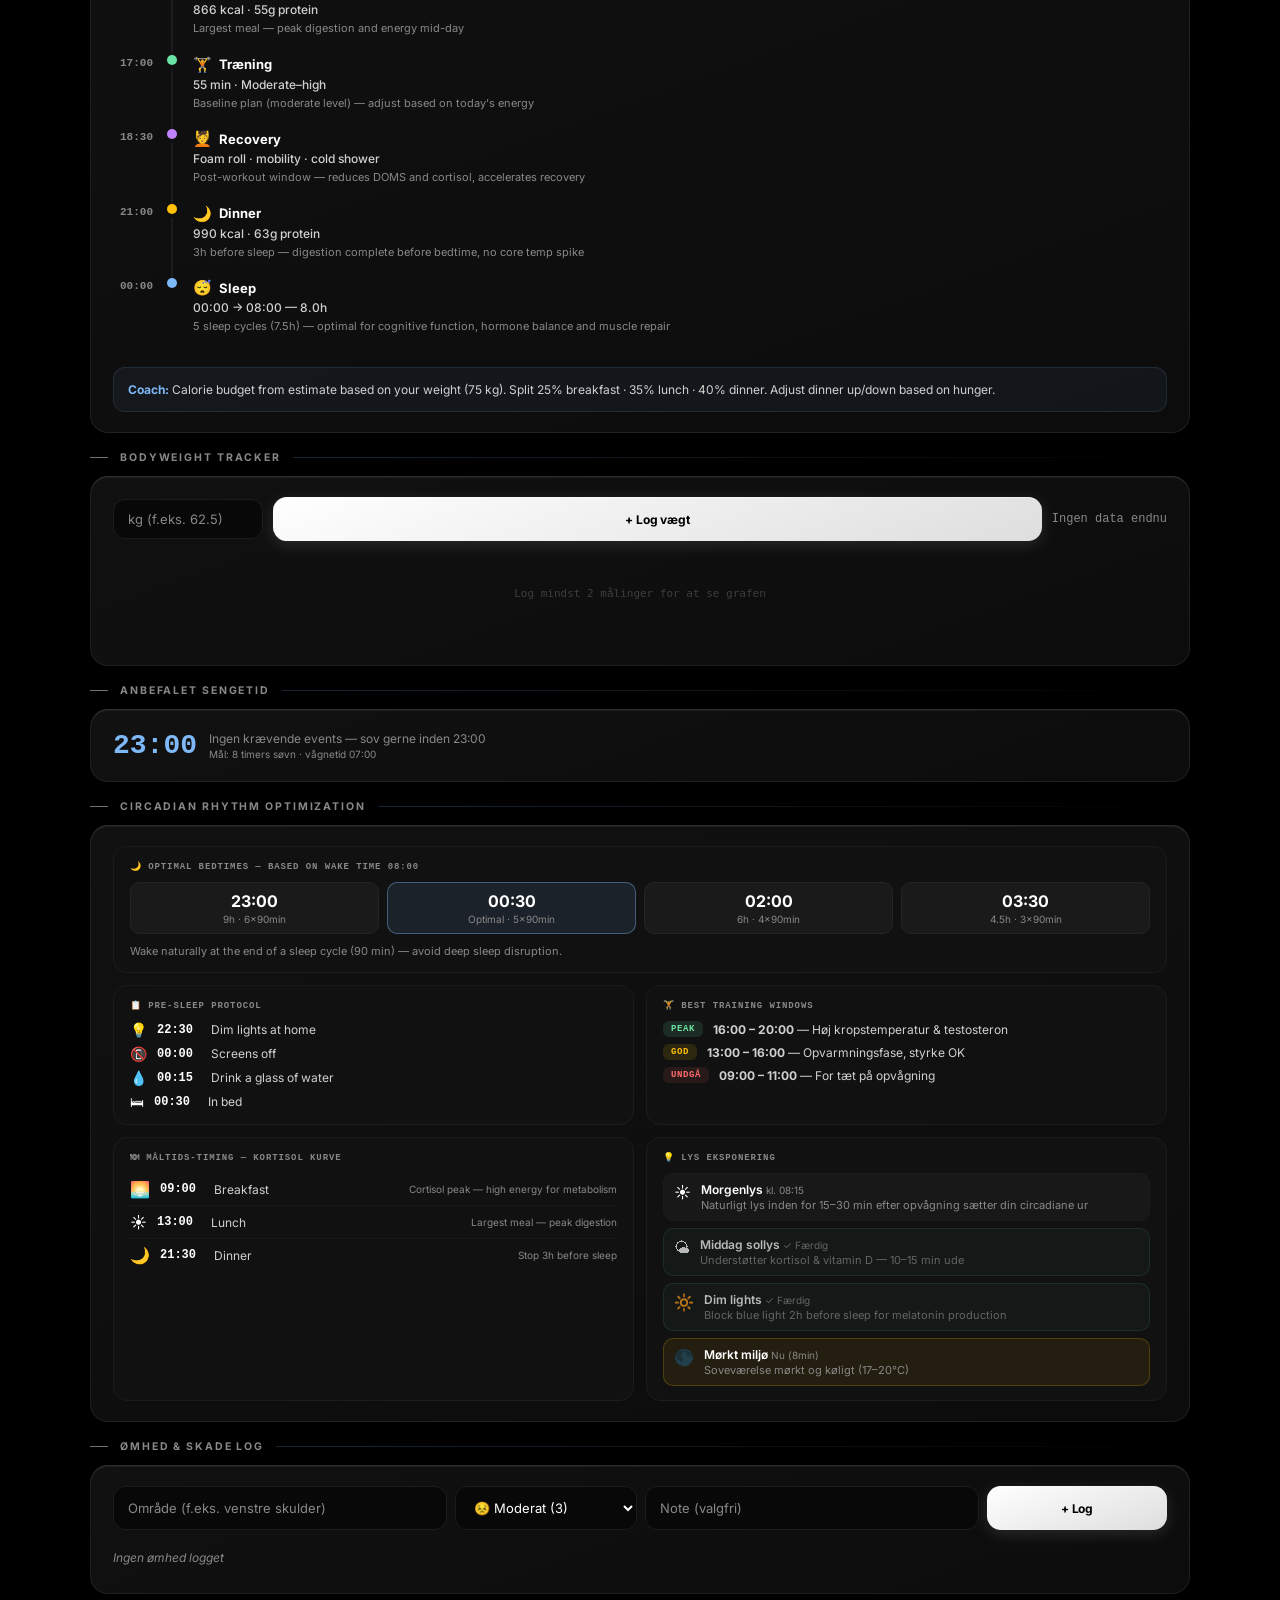
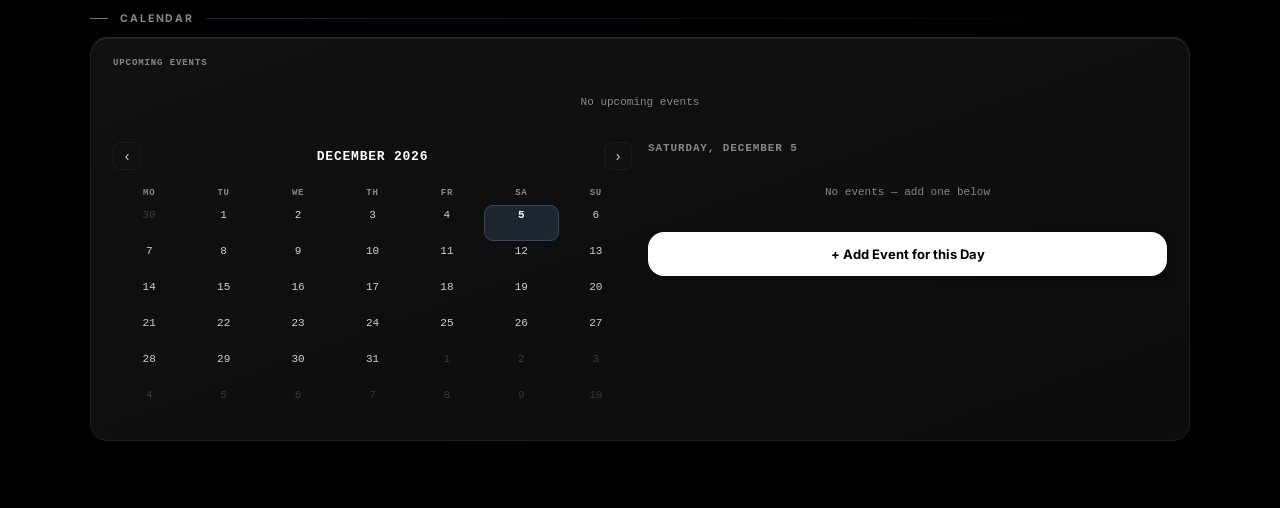
==== commit 708e1e39: "Dashboard: add customisable quick launch dock - Row of app-icon-sized buttons (62×62px) below the da" ====
--- a/index.html
+++ b/index.html
@@ -1455,6 +1455,75 @@
     .cal-up-name { font-size:12px; font-weight:600; color:var(--text-primary); white-space:nowrap; overflow:hidden; text-overflow:ellipsis; }
     .cal-up-meta { font-family:var(--font-mono); font-size:9px; color:var(--text-tertiary); margin-top:1px; }
 
+    /* ── Quick Launch Dock ── */
+    .ql-dock {
+      display: flex; gap: 10px; margin: 0 0 18px;
+      overflow-x: auto; padding-bottom: 4px;
+      scrollbar-width: none;
+    }
+    .ql-dock::-webkit-scrollbar { display: none; }
+    .ql-btn {
+      flex-shrink: 0;
+      display: flex; flex-direction: column; align-items: center; justify-content: center;
+      gap: 5px; width: 62px; height: 62px; border-radius: 15px;
+      background: linear-gradient(145deg, rgba(255,255,255,0.07) 0%, rgba(255,255,255,0.03) 100%);
+      border: 1px solid rgba(255,255,255,0.08);
+      border-top-color: rgba(255,255,255,0.13);
+      box-shadow: 0 4px 16px rgba(0,0,0,0.4), 0 1px 0 rgba(255,255,255,0.06) inset;
+      cursor: pointer; transition: transform var(--transition), box-shadow var(--transition), background var(--transition);
+      padding: 0; color: var(--text-primary); text-decoration: none;
+      position: relative;
+    }
+    .ql-btn:active { transform: scale(0.91); }
+    .ql-btn:hover { background: linear-gradient(145deg, rgba(255,255,255,0.11) 0%, rgba(255,255,255,0.05) 100%); box-shadow: 0 6px 22px rgba(0,0,0,0.5), 0 1px 0 rgba(255,255,255,0.09) inset; }
+    .ql-btn-icon { font-size: 22px; line-height: 1; }
+    .ql-btn-label { font-family: var(--font-mono); font-size: 8.5px; font-weight: 700; letter-spacing: 0.04em; text-transform: uppercase; color: var(--text-tertiary); text-align: center; line-height: 1.1; max-width: 56px; overflow: hidden; white-space: nowrap; text-overflow: ellipsis; }
+    .ql-add-btn {
+      flex-shrink: 0; width: 62px; height: 62px; border-radius: 15px;
+      background: rgba(255,255,255,0.03); border: 1.5px dashed rgba(255,255,255,0.15);
+      display: flex; align-items: center; justify-content: center;
+      font-size: 22px; color: var(--text-tertiary); cursor: pointer;
+      transition: background var(--transition), border-color var(--transition);
+    }
+    .ql-add-btn:hover { background: rgba(255,255,255,0.06); border-color: rgba(255,255,255,0.25); }
+    /* Edit mode */
+    .ql-edit-mode .ql-btn { animation: ql-jiggle 0.45s ease-in-out infinite alternate; }
+    @keyframes ql-jiggle { 0%{transform:rotate(-1.5deg)} 100%{transform:rotate(1.5deg)} }
+    .ql-remove-badge {
+      position: absolute; top: -6px; left: -6px;
+      width: 18px; height: 18px; border-radius: 50%;
+      background: #FF6B6B; border: 1.5px solid #000;
+      display: flex; align-items: center; justify-content: center;
+      font-size: 11px; line-height: 1; color: #fff; font-weight: 700;
+      cursor: pointer; z-index: 2;
+    }
+    /* Edit modal */
+    .ql-modal-overlay {
+      position: fixed; inset: 0; background: rgba(0,0,0,0.7);
+      display: flex; align-items: center; justify-content: center;
+      z-index: 999; backdrop-filter: blur(8px);
+    }
+    .ql-modal {
+      background: #111; border: 1px solid rgba(255,255,255,0.12);
+      border-top-color: rgba(255,255,255,0.2);
+      border-radius: 20px; padding: 24px; width: min(360px, 90vw);
+      box-shadow: 0 24px 80px rgba(0,0,0,0.8);
+    }
+    .ql-modal-title { font-size: 13px; font-weight: 700; margin-bottom: 16px; color: var(--text-primary); }
+    .ql-modal-grid { display: grid; grid-template-columns: repeat(3, 1fr); gap: 8px; max-height: 55vh; overflow-y: auto; margin-bottom: 16px; }
+    .ql-modal-option {
+      display: flex; flex-direction: column; align-items: center; gap: 4px;
+      padding: 10px 6px; border-radius: 12px; cursor: pointer;
+      background: rgba(255,255,255,0.04); border: 1px solid transparent;
+      transition: background 0.15s, border-color 0.15s;
+    }
+    .ql-modal-option:hover { background: rgba(255,255,255,0.08); border-color: rgba(255,255,255,0.12); }
+    .ql-modal-option.selected { background: rgba(126,184,247,0.12); border-color: rgba(126,184,247,0.35); }
+    .ql-modal-opt-icon { font-size: 20px; }
+    .ql-modal-opt-label { font-family: var(--font-mono); font-size: 8px; font-weight: 700; text-transform: uppercase; color: var(--text-secondary); text-align: center; }
+    .ql-modal-btns { display: flex; gap: 8px; justify-content: flex-end; }
+    .ql-modal-cancel { background: none; border: 1px solid rgba(255,255,255,0.15); color: var(--text-secondary); border-radius: 10px; padding: 8px 16px; font-size: 12px; cursor: pointer; }
+    .ql-modal-save { background: linear-gradient(135deg,#7EB8F7,#5A9ED4); border: none; color: #000; border-radius: 10px; padding: 8px 16px; font-size: 12px; font-weight: 700; cursor: pointer; }
   </style>
   <link rel="stylesheet" href="premium.css">
 </head>
@@ -1520,8 +1589,11 @@
     </div>
   </div>
 
+  <!-- Quick Launch Dock -->
+  <div class="ql-dock" id="qlDock"></div>
+
   <!-- User Profile -->
-  <div class="section">
+  <div class="section" id="sec-profile">
     <div class="section-title">My Profile</div>
     <div class="gm-card" id="profCard">
 
@@ -1605,7 +1677,7 @@
   </div>
 
   <!-- Component 4: Goals System -->
-  <div class="section">
+  <div class="section" id="sec-goals">
     <div class="section-title">Goals System</div>
     <div class="gm-card">
       <div class="gm-header">
@@ -1629,7 +1701,7 @@
   </div>
 
   <!-- Daily Habits -->
-  <div class="section">
+  <div class="section" id="sec-habits">
     <div class="section-title">Daily Habits</div>
     <div class="gm-card" id="habitsCard">
 
@@ -1671,7 +1743,7 @@
   </div>
 
   <!-- Recovery Monitor -->
-  <div class="section">
+  <div class="section" id="sec-recovery">
     <div class="section-title">Recovery Monitor</div>
     <div class="gm-card" id="recoveryCard" style="position:relative">
 
@@ -1989,7 +2061,7 @@
   </div>
 
   <!-- Smart Recommendations -->
-  <div class="section">
+  <div class="section" id="sec-recommendations">
     <div class="section-title">Smart Recommendations</div>
     <div class="gm-card" id="srCard">
       <div class="sr-score-bar" id="srScoreBar">
@@ -2004,7 +2076,7 @@
   </div>
 
   <!-- AI Insights -->
-  <div class="section">
+  <div class="section" id="sec-insights">
     <div class="section-title">AI Insights</div>
     <div class="gm-card">
       <div class="ai-insights-grid" id="aiInsightsGrid"></div>
@@ -2018,7 +2090,7 @@
   </div>
 
   <!-- Bodyweight Tracker -->
-  <div class="section">
+  <div class="section" id="sec-bodyweight">
     <div class="section-title">Bodyweight Tracker</div>
     <div class="gm-card">
       <div style="display:flex;gap:10px;align-items:center;flex-wrap:wrap;margin-bottom:14px">
@@ -5528,6 +5600,162 @@
 
   renderInj();
 })();
+
+// ==================== QUICK LAUNCH DOCK ====================
+(function() {
+  const ALL_SECTIONS = [
+    { id: 'sec-recovery',        icon: '💚', label: 'Recovery' },
+    { id: 'sec-goals',           icon: '🎯', label: 'Goals' },
+    { id: 'sec-habits',          icon: '✅', label: 'Habits' },
+    { id: 'dayPlanSection',      icon: '📅', label: 'Day Plan' },
+    { id: 'sec-insights',        icon: '🧠', label: 'AI Insights' },
+    { id: 'circadianSection',    icon: '🌙', label: 'Circadian' },
+    { id: 'sec-recommendations', icon: '⚡', label: 'Recs' },
+    { id: 'sec-bodyweight',      icon: '⚖️', label: 'Weight' },
+    { id: 'sleepAlarmSection',   icon: '⏰', label: 'Sleep Alarm' },
+    { id: 'sec-profile',         icon: '👤', label: 'Profile' },
+    { id: 'preGameSection',      icon: '🏆', label: 'Game Day' },
+  ];
+
+  const STORAGE_KEY = 'lifeos_ql_shortcuts';
+  const DEFAULT_IDS = ['sec-recovery', 'sec-goals', 'sec-habits', 'dayPlanSection', 'sec-insights', 'circadianSection'];
+
+  let shortcuts = storeGet(STORAGE_KEY) || DEFAULT_IDS;
+  let editMode = false;
+  let editingIndex = null;
+
+  function scrollToSection(id) {
+    const el = document.getElementById(id);
+    if (!el) return;
+    const top = el.getBoundingClientRect().top + window.scrollY - 16;
+    window.scrollTo({ top, behavior: 'smooth' });
+  }
+
+  function renderDock() {
+    const dock = document.getElementById('qlDock');
+    if (!dock) return;
+    dock.innerHTML = '';
+
+    shortcuts.forEach((id, i) => {
+      const sec = ALL_SECTIONS.find(s => s.id === id);
+      if (!sec) return;
+      const btn = document.createElement('button');
+      btn.className = 'ql-btn';
+      btn.title = sec.label;
+      btn.innerHTML = `
+        <span class="ql-btn-icon">${sec.icon}</span>
+        <span class="ql-btn-label">${sec.label}</span>
+      `;
+      if (editMode) {
+        const rm = document.createElement('span');
+        rm.className = 'ql-remove-badge';
+        rm.textContent = '−';
+        rm.addEventListener('click', e => {
+          e.stopPropagation();
+          shortcuts.splice(i, 1);
+          storeSet(STORAGE_KEY, shortcuts);
+          renderDock();
+        });
+        btn.appendChild(rm);
+        btn.addEventListener('click', () => openEditModal(i));
+      } else {
+        btn.addEventListener('click', () => scrollToSection(id));
+      }
+      dock.appendChild(btn);
+    });
+
+    // Add button
+    const addBtn = document.createElement('button');
+    addBtn.className = editMode ? 'ql-add-btn' : 'ql-add-btn';
+    addBtn.title = editMode ? 'Add shortcut' : 'Customise';
+    addBtn.textContent = editMode ? '+' : '✎';
+    addBtn.style.cssText = editMode ? '' : 'font-size:18px;';
+    addBtn.addEventListener('click', () => {
+      if (!editMode) {
+        editMode = true;
+        dock.classList.add('ql-edit-mode');
+        renderDock();
+      } else {
+        openAddModal();
+      }
+    });
+    dock.appendChild(addBtn);
+
+    if (editMode) {
+      dock.classList.add('ql-edit-mode');
+      // Done button
+      const doneBtn = document.createElement('button');
+      doneBtn.className = 'ql-add-btn';
+      doneBtn.style.cssText = 'font-size:11px;font-weight:700;font-family:var(--font-mono);color:#7EB8F7;border-color:rgba(126,184,247,0.35);background:rgba(126,184,247,0.07);';
+      doneBtn.textContent = 'Done';
+      doneBtn.addEventListener('click', () => {
+        editMode = false;
+        dock.classList.remove('ql-edit-mode');
+        renderDock();
+      });
+      dock.appendChild(doneBtn);
+    } else {
+      dock.classList.remove('ql-edit-mode');
+    }
+  }
+
+  function openEditModal(idx) {
+    editingIndex = idx;
+    showModal(shortcuts[idx]);
+  }
+
+  function openAddModal() {
+    editingIndex = null;
+    showModal(null);
+  }
+
+  function showModal(currentId) {
+    const overlay = document.createElement('div');
+    overlay.className = 'ql-modal-overlay';
+    const modal = document.createElement('div');
+    modal.className = 'ql-modal';
+    modal.innerHTML = `
+      <div class="ql-modal-title">${editingIndex !== null ? 'Change shortcut' : 'Add shortcut'}</div>
+      <div class="ql-modal-grid" id="qlModalGrid"></div>
+      <div class="ql-modal-btns">
+        <button class="ql-modal-cancel">Cancel</button>
+        <button class="ql-modal-save">Save</button>
+      </div>
+    `;
+    overlay.appendChild(modal);
+    document.body.appendChild(overlay);
+
+    let selected = currentId;
+    const grid = modal.querySelector('#qlModalGrid');
+    ALL_SECTIONS.forEach(sec => {
+      const opt = document.createElement('div');
+      opt.className = 'ql-modal-option' + (sec.id === selected ? ' selected' : '');
+      opt.innerHTML = `<span class="ql-modal-opt-icon">${sec.icon}</span><span class="ql-modal-opt-label">${sec.label}</span>`;
+      opt.addEventListener('click', () => {
+        grid.querySelectorAll('.ql-modal-option').forEach(o => o.classList.remove('selected'));
+        opt.classList.add('selected');
+        selected = sec.id;
+      });
+      grid.appendChild(opt);
+    });
+
+    modal.querySelector('.ql-modal-cancel').addEventListener('click', () => overlay.remove());
+    modal.querySelector('.ql-modal-save').addEventListener('click', () => {
+      if (!selected) { overlay.remove(); return; }
+      if (editingIndex !== null) {
+        shortcuts[editingIndex] = selected;
+      } else {
+        if (!shortcuts.includes(selected)) shortcuts.push(selected);
+      }
+      storeSet(STORAGE_KEY, shortcuts);
+      overlay.remove();
+      renderDock();
+    });
+    overlay.addEventListener('click', e => { if (e.target === overlay) overlay.remove(); });
+  }
+
+  renderDock();
+})();
 </script>
 </body>
 </html>
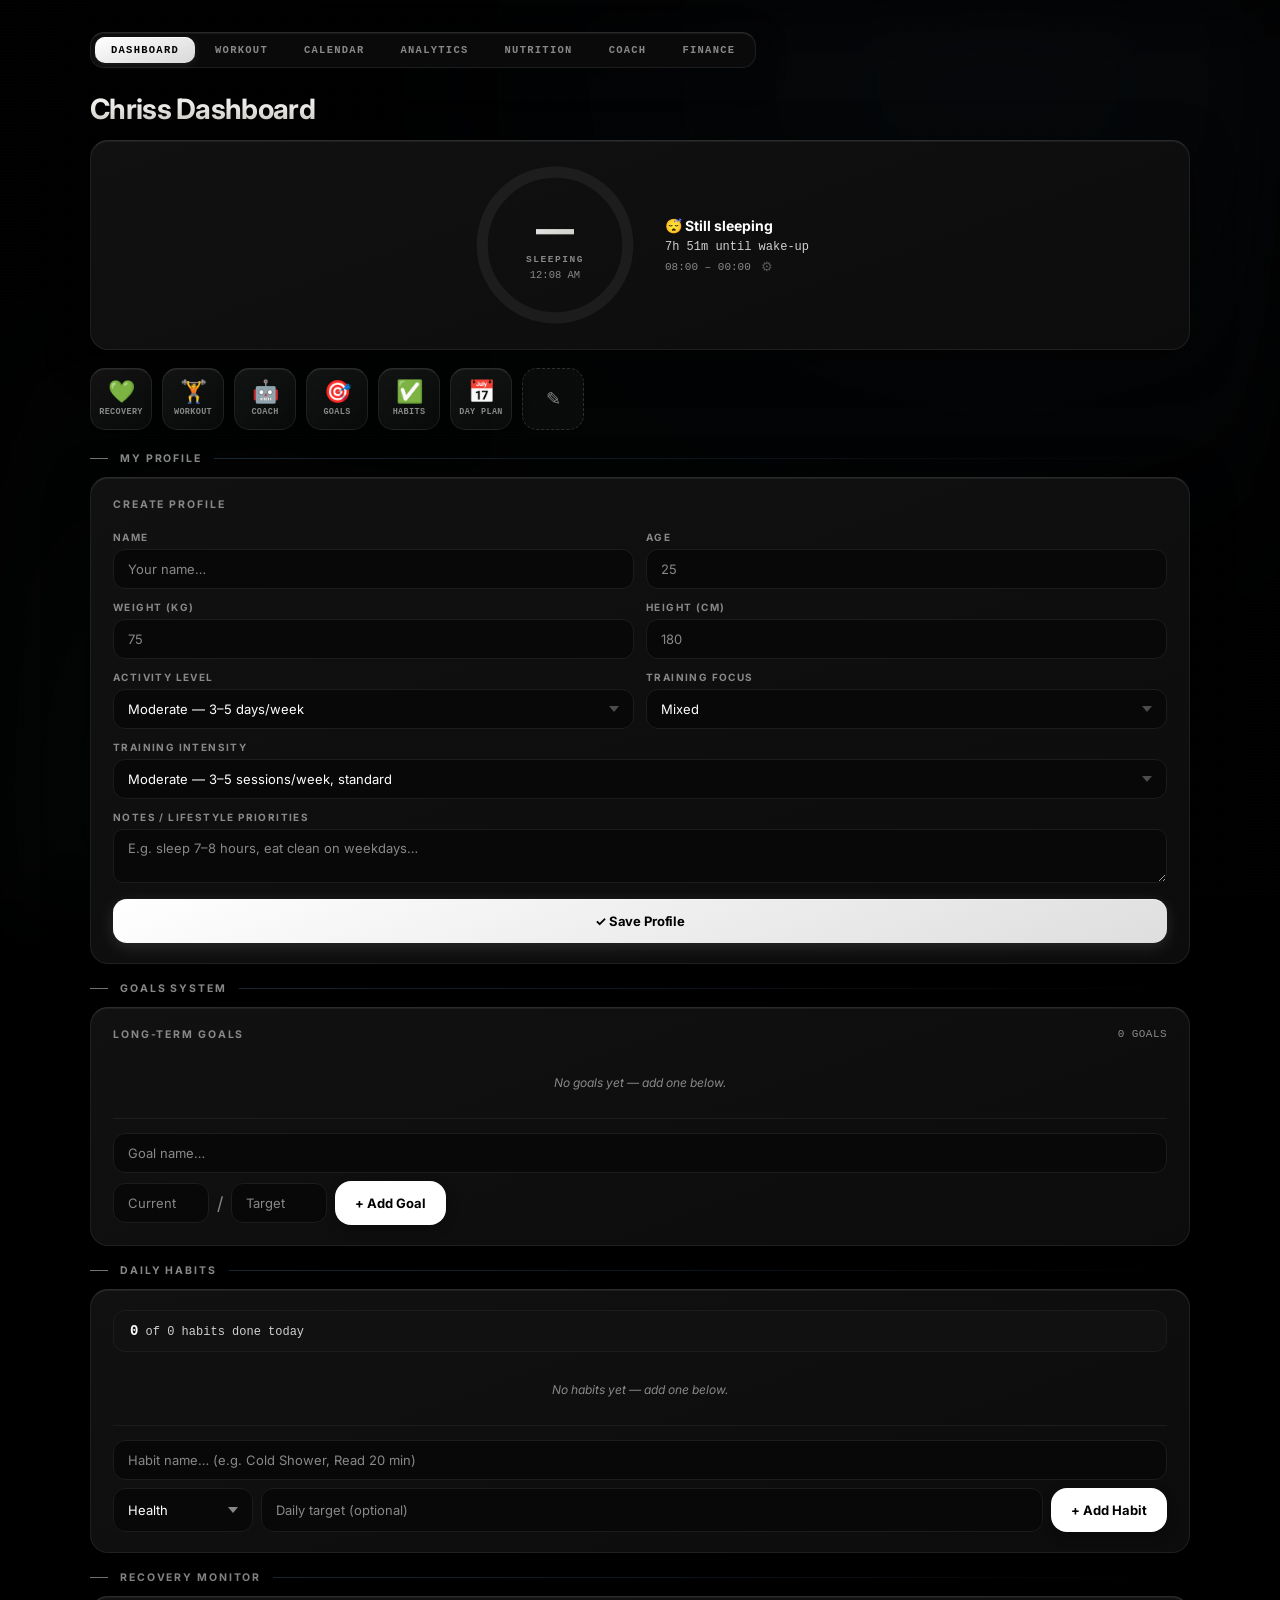
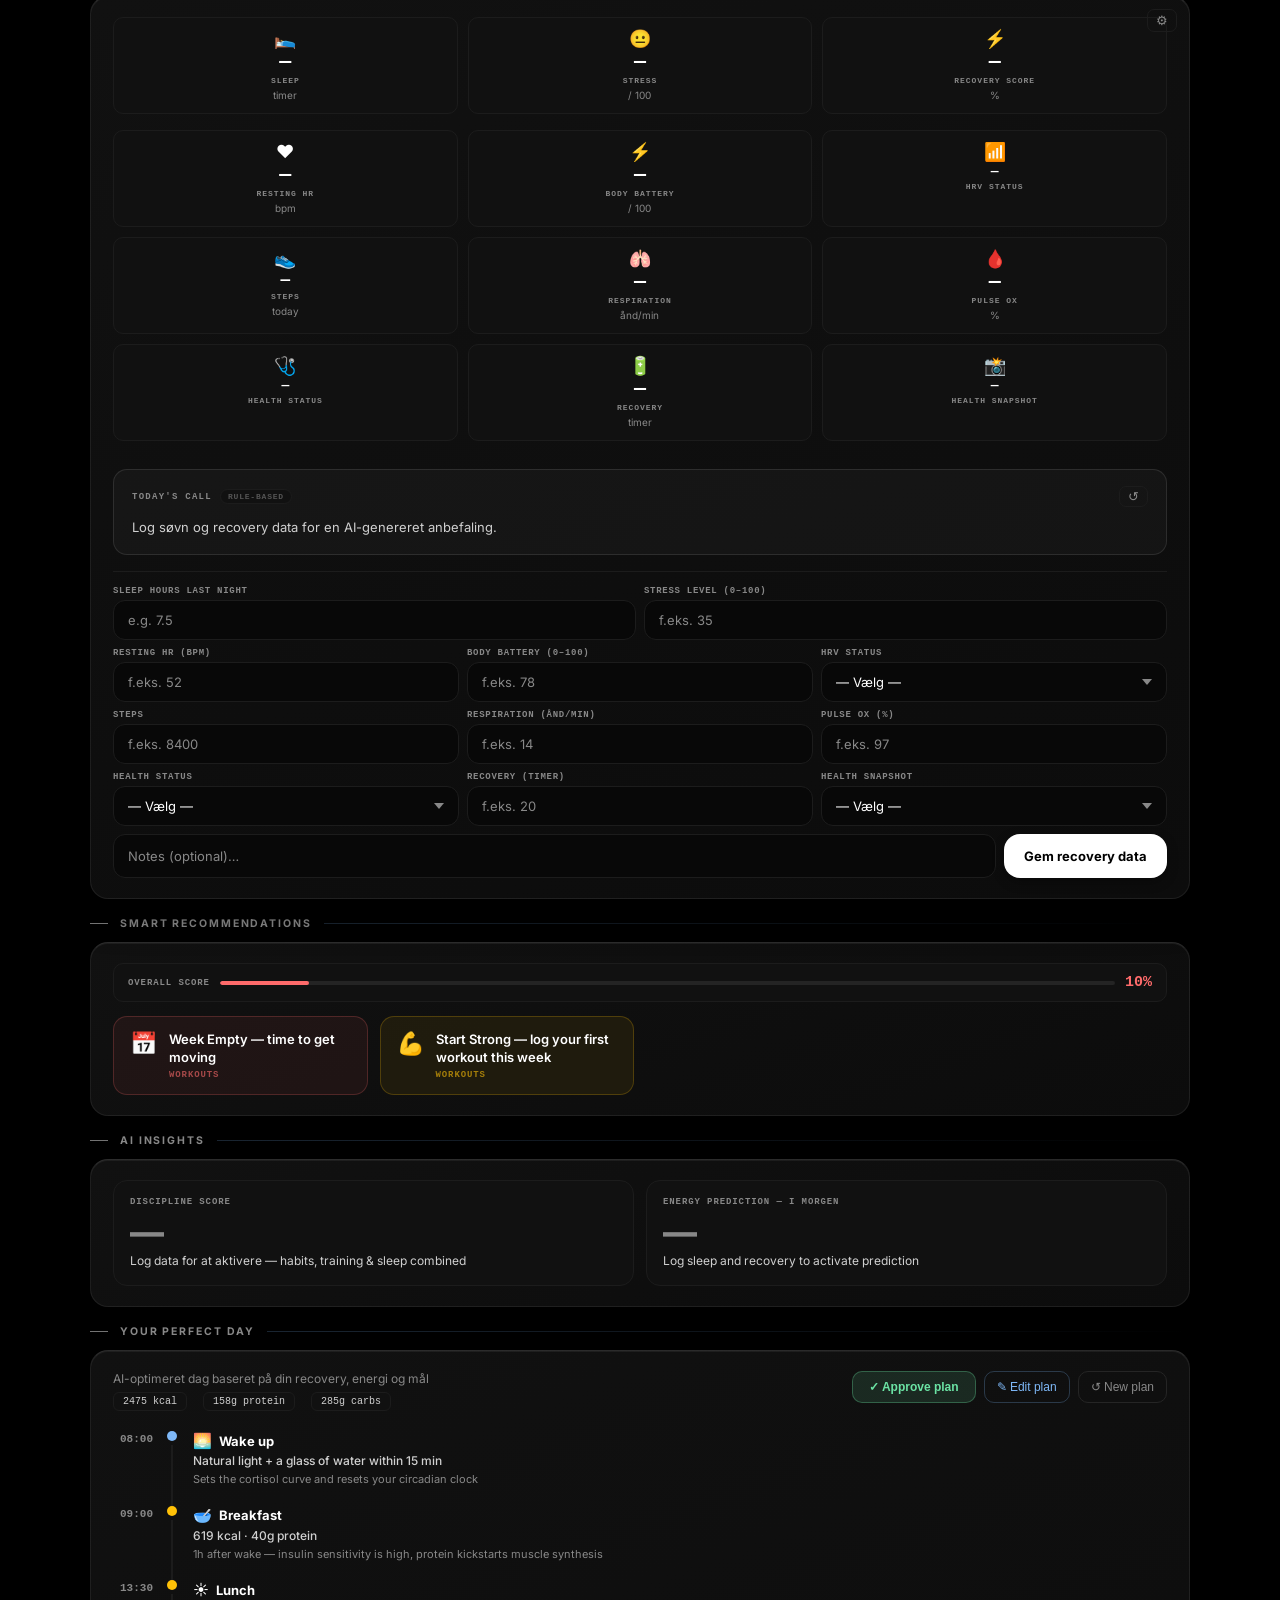
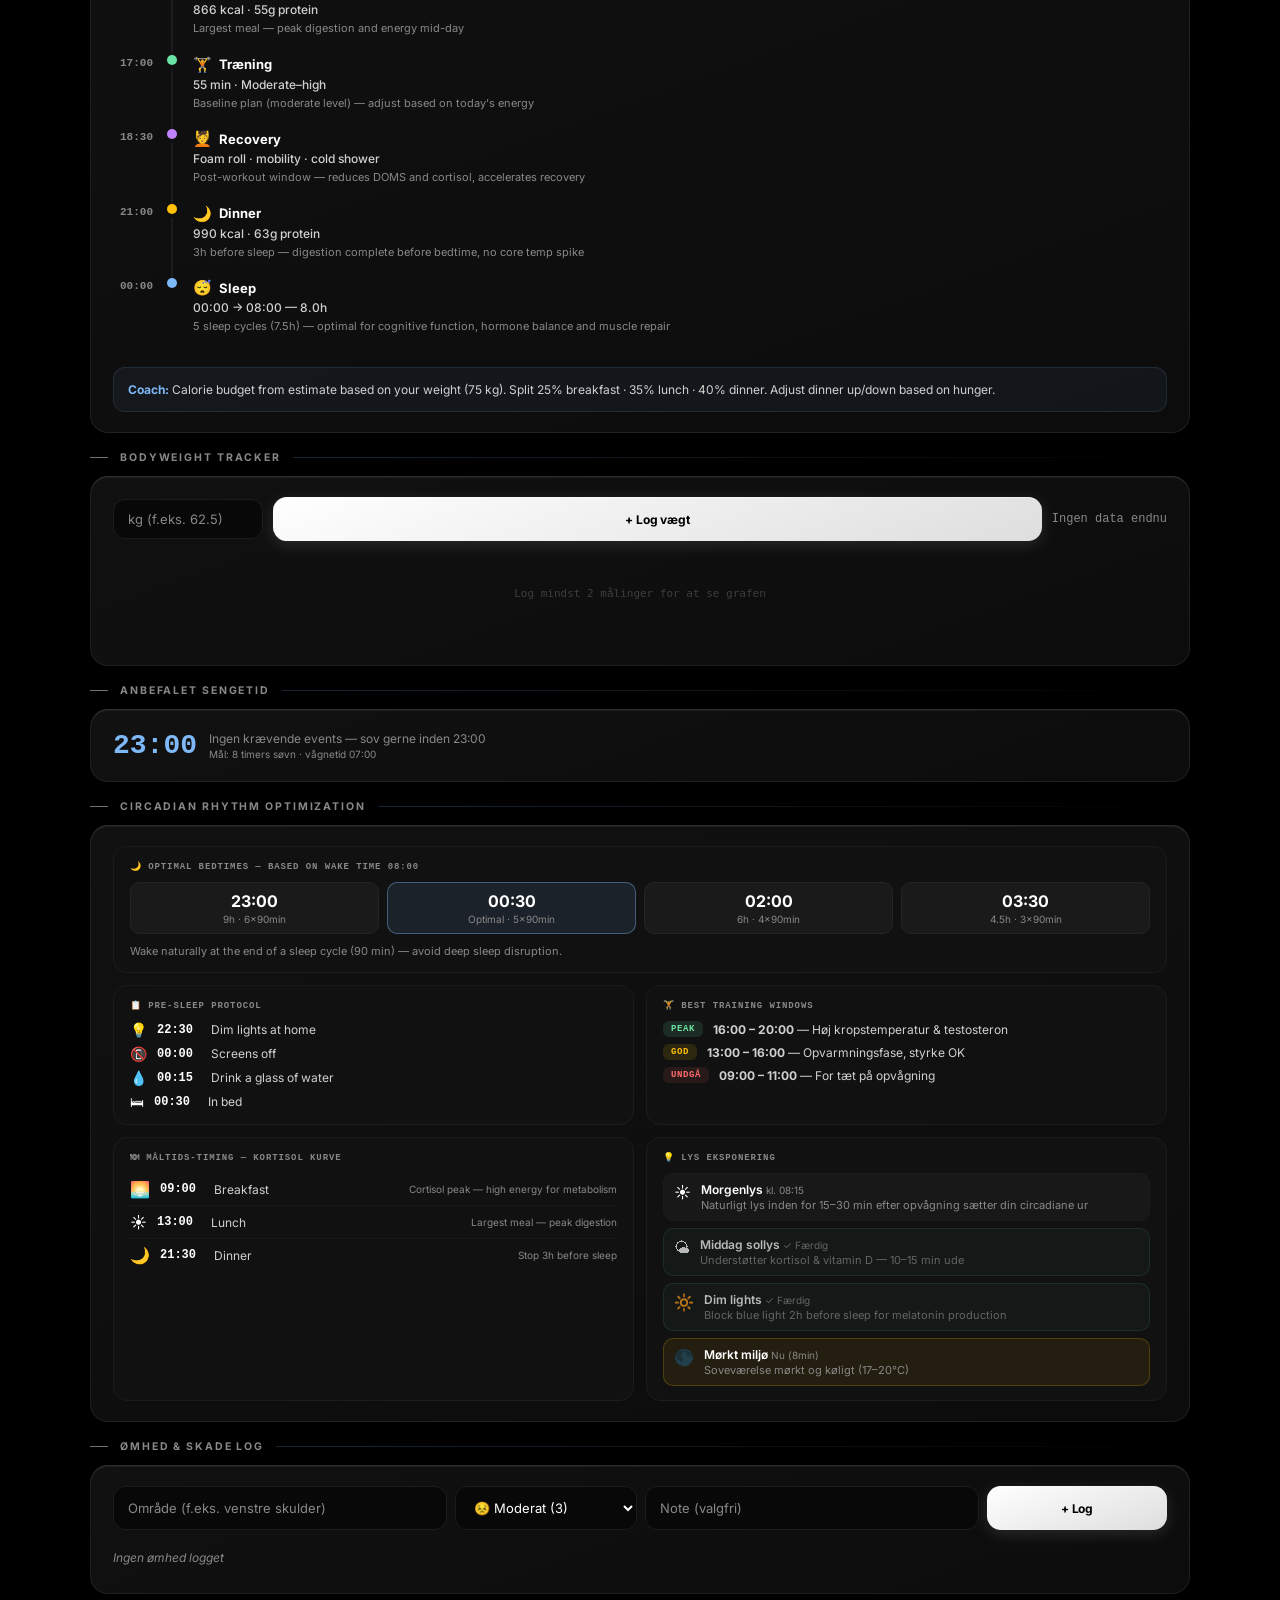
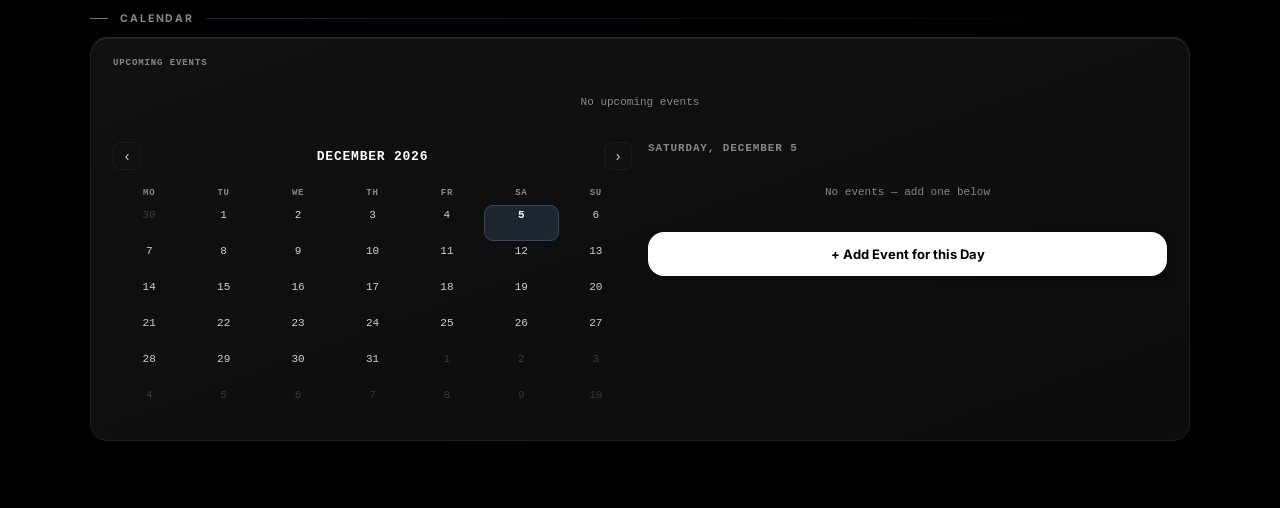
==== commit dc7544e4: "Quick launch dock: add to all 7 pages with cross-page navigation - Dock now appears on every page (w" ====
--- a/index.html
+++ b/index.html
@@ -5603,155 +5603,126 @@
 
 // ==================== QUICK LAUNCH DOCK ====================
 (function() {
-  const ALL_SECTIONS = [
-    { id: 'sec-recovery',        icon: '💚', label: 'Recovery' },
-    { id: 'sec-goals',           icon: '🎯', label: 'Goals' },
-    { id: 'sec-habits',          icon: '✅', label: 'Habits' },
-    { id: 'dayPlanSection',      icon: '📅', label: 'Day Plan' },
-    { id: 'sec-insights',        icon: '🧠', label: 'AI Insights' },
-    { id: 'circadianSection',    icon: '🌙', label: 'Circadian' },
-    { id: 'sec-recommendations', icon: '⚡', label: 'Recs' },
-    { id: 'sec-bodyweight',      icon: '⚖️', label: 'Weight' },
-    { id: 'sleepAlarmSection',   icon: '⏰', label: 'Sleep Alarm' },
-    { id: 'sec-profile',         icon: '👤', label: 'Profile' },
-    { id: 'preGameSection',      icon: '🏆', label: 'Game Day' },
+  // key → shortcut definition. type 'page' navigates, type 'section' scrolls (or navigates to index.html#id from other pages)
+  const ALL_SHORTCUTS = [
+    { key:'page-dashboard',    type:'page',    href:'index.html',    icon:'🏠', label:'Dashboard' },
+    { key:'page-workout',      type:'page',    href:'workout.html',  icon:'🏋️', label:'Workout' },
+    { key:'page-coach',        type:'page',    href:'coach.html',    icon:'🤖', label:'Coach' },
+    { key:'page-calendar',     type:'page',    href:'calendar.html', icon:'📆', label:'Calendar' },
+    { key:'page-analytics',    type:'page',    href:'analytics.html',icon:'📊', label:'Analytics' },
+    { key:'page-nutrition',    type:'page',    href:'nutrition.html', icon:'🥗', label:'Nutrition' },
+    { key:'page-finance',      type:'page',    href:'finance.html',  icon:'💰', label:'Finance' },
+    { key:'sec-recovery',      type:'section', sectionId:'sec-recovery',        icon:'💚', label:'Recovery' },
+    { key:'sec-goals',         type:'section', sectionId:'sec-goals',           icon:'🎯', label:'Goals' },
+    { key:'sec-habits',        type:'section', sectionId:'sec-habits',          icon:'✅', label:'Habits' },
+    { key:'sec-dayplan',       type:'section', sectionId:'dayPlanSection',      icon:'📅', label:'Day Plan' },
+    { key:'sec-insights',      type:'section', sectionId:'sec-insights',        icon:'🧠', label:'AI' },
+    { key:'sec-circadian',     type:'section', sectionId:'circadianSection',    icon:'🌙', label:'Circadian' },
+    { key:'sec-recs',          type:'section', sectionId:'sec-recommendations', icon:'⚡', label:'Recs' },
+    { key:'sec-weight',        type:'section', sectionId:'sec-bodyweight',      icon:'⚖️', label:'Weight' },
+    { key:'sec-alarm',         type:'section', sectionId:'sleepAlarmSection',   icon:'⏰', label:'Alarm' },
+    { key:'sec-profile',       type:'section', sectionId:'sec-profile',         icon:'👤', label:'Profile' },
   ];
 
   const STORAGE_KEY = 'lifeos_ql_shortcuts';
-  const DEFAULT_IDS = ['sec-recovery', 'sec-goals', 'sec-habits', 'dayPlanSection', 'sec-insights', 'circadianSection'];
-
-  let shortcuts = storeGet(STORAGE_KEY) || DEFAULT_IDS;
+  const DEFAULT_KEYS = ['sec-recovery', 'page-workout', 'page-coach', 'sec-goals', 'sec-habits', 'sec-dayplan'];
+
+  let shortcuts = (function(){ try{ return JSON.parse(localStorage.getItem(STORAGE_KEY)) || DEFAULT_KEYS; }catch(e){ return DEFAULT_KEYS; } })();
   let editMode = false;
   let editingIndex = null;
 
-  function scrollToSection(id) {
-    const el = document.getElementById(id);
-    if (!el) return;
-    const top = el.getBoundingClientRect().top + window.scrollY - 16;
-    window.scrollTo({ top, behavior: 'smooth' });
+  function saveShortcuts() { try{ localStorage.setItem(STORAGE_KEY, JSON.stringify(shortcuts)); }catch(e){} }
+
+  function handleClick(sc) {
+    if (sc.type === 'page') {
+      window.location.href = sc.href;
+    } else {
+      const el = document.getElementById(sc.sectionId);
+      if (el) {
+        const top = el.getBoundingClientRect().top + window.scrollY - 16;
+        window.scrollTo({ top, behavior: 'smooth' });
+      } else {
+        window.location.href = 'index.html#' + sc.sectionId;
+      }
+    }
   }
 
   function renderDock() {
     const dock = document.getElementById('qlDock');
     if (!dock) return;
     dock.innerHTML = '';
-
-    shortcuts.forEach((id, i) => {
-      const sec = ALL_SECTIONS.find(s => s.id === id);
-      if (!sec) return;
+    if (editMode) dock.classList.add('ql-edit-mode'); else dock.classList.remove('ql-edit-mode');
+
+    shortcuts.forEach((key, i) => {
+      const sc = ALL_SHORTCUTS.find(s => s.key === key);
+      if (!sc) return;
       const btn = document.createElement('button');
       btn.className = 'ql-btn';
-      btn.title = sec.label;
-      btn.innerHTML = `
-        <span class="ql-btn-icon">${sec.icon}</span>
-        <span class="ql-btn-label">${sec.label}</span>
-      `;
+      btn.title = sc.label;
+      btn.innerHTML = `<span class="ql-btn-icon">${sc.icon}</span><span class="ql-btn-label">${sc.label}</span>`;
       if (editMode) {
         const rm = document.createElement('span');
-        rm.className = 'ql-remove-badge';
-        rm.textContent = '−';
-        rm.addEventListener('click', e => {
-          e.stopPropagation();
-          shortcuts.splice(i, 1);
-          storeSet(STORAGE_KEY, shortcuts);
-          renderDock();
-        });
+        rm.className = 'ql-remove-badge'; rm.textContent = '−';
+        rm.addEventListener('click', e => { e.stopPropagation(); shortcuts.splice(i,1); saveShortcuts(); renderDock(); });
         btn.appendChild(rm);
-        btn.addEventListener('click', () => openEditModal(i));
+        btn.addEventListener('click', () => { editingIndex = i; showModal(key); });
       } else {
-        btn.addEventListener('click', () => scrollToSection(id));
+        btn.addEventListener('click', () => handleClick(sc));
       }
       dock.appendChild(btn);
     });
 
-    // Add button
     const addBtn = document.createElement('button');
-    addBtn.className = editMode ? 'ql-add-btn' : 'ql-add-btn';
+    addBtn.className = 'ql-add-btn';
     addBtn.title = editMode ? 'Add shortcut' : 'Customise';
     addBtn.textContent = editMode ? '+' : '✎';
-    addBtn.style.cssText = editMode ? '' : 'font-size:18px;';
+    if (!editMode) addBtn.style.fontSize = '18px';
     addBtn.addEventListener('click', () => {
-      if (!editMode) {
-        editMode = true;
-        dock.classList.add('ql-edit-mode');
-        renderDock();
-      } else {
-        openAddModal();
-      }
+      if (!editMode) { editMode = true; renderDock(); }
+      else { editingIndex = null; showModal(null); }
     });
     dock.appendChild(addBtn);
 
     if (editMode) {
-      dock.classList.add('ql-edit-mode');
-      // Done button
       const doneBtn = document.createElement('button');
       doneBtn.className = 'ql-add-btn';
-      doneBtn.style.cssText = 'font-size:11px;font-weight:700;font-family:var(--font-mono);color:#7EB8F7;border-color:rgba(126,184,247,0.35);background:rgba(126,184,247,0.07);';
+      doneBtn.style.cssText = 'font-size:11px;font-weight:700;font-family:var(--font-mono,monospace);color:#7EB8F7;border-color:rgba(126,184,247,0.35);background:rgba(126,184,247,0.07);';
       doneBtn.textContent = 'Done';
-      doneBtn.addEventListener('click', () => {
-        editMode = false;
-        dock.classList.remove('ql-edit-mode');
-        renderDock();
-      });
+      doneBtn.addEventListener('click', () => { editMode = false; renderDock(); });
       dock.appendChild(doneBtn);
-    } else {
-      dock.classList.remove('ql-edit-mode');
-    }
-  }
-
-  function openEditModal(idx) {
-    editingIndex = idx;
-    showModal(shortcuts[idx]);
-  }
-
-  function openAddModal() {
-    editingIndex = null;
-    showModal(null);
-  }
-
-  function showModal(currentId) {
-    const overlay = document.createElement('div');
-    overlay.className = 'ql-modal-overlay';
-    const modal = document.createElement('div');
-    modal.className = 'ql-modal';
-    modal.innerHTML = `
-      <div class="ql-modal-title">${editingIndex !== null ? 'Change shortcut' : 'Add shortcut'}</div>
+    }
+  }
+
+  function showModal(currentKey) {
+    const overlay = document.createElement('div'); overlay.className = 'ql-modal-overlay';
+    const modal = document.createElement('div'); modal.className = 'ql-modal';
+    modal.innerHTML = `<div class="ql-modal-title">${editingIndex !== null ? 'Change shortcut' : 'Add shortcut'}</div>
       <div class="ql-modal-grid" id="qlModalGrid"></div>
-      <div class="ql-modal-btns">
-        <button class="ql-modal-cancel">Cancel</button>
-        <button class="ql-modal-save">Save</button>
-      </div>
-    `;
-    overlay.appendChild(modal);
-    document.body.appendChild(overlay);
-
-    let selected = currentId;
+      <div class="ql-modal-btns"><button class="ql-modal-cancel">Cancel</button><button class="ql-modal-save">Save</button></div>`;
+    overlay.appendChild(modal); document.body.appendChild(overlay);
+    let selected = currentKey;
     const grid = modal.querySelector('#qlModalGrid');
-    ALL_SECTIONS.forEach(sec => {
+    ALL_SHORTCUTS.forEach(sc => {
       const opt = document.createElement('div');
-      opt.className = 'ql-modal-option' + (sec.id === selected ? ' selected' : '');
-      opt.innerHTML = `<span class="ql-modal-opt-icon">${sec.icon}</span><span class="ql-modal-opt-label">${sec.label}</span>`;
-      opt.addEventListener('click', () => {
-        grid.querySelectorAll('.ql-modal-option').forEach(o => o.classList.remove('selected'));
-        opt.classList.add('selected');
-        selected = sec.id;
-      });
+      opt.className = 'ql-modal-option' + (sc.key === selected ? ' selected' : '');
+      opt.innerHTML = `<span class="ql-modal-opt-icon">${sc.icon}</span><span class="ql-modal-opt-label">${sc.label}</span>`;
+      opt.addEventListener('click', () => { grid.querySelectorAll('.ql-modal-option').forEach(o => o.classList.remove('selected')); opt.classList.add('selected'); selected = sc.key; });
       grid.appendChild(opt);
     });
-
     modal.querySelector('.ql-modal-cancel').addEventListener('click', () => overlay.remove());
     modal.querySelector('.ql-modal-save').addEventListener('click', () => {
       if (!selected) { overlay.remove(); return; }
-      if (editingIndex !== null) {
-        shortcuts[editingIndex] = selected;
-      } else {
-        if (!shortcuts.includes(selected)) shortcuts.push(selected);
-      }
-      storeSet(STORAGE_KEY, shortcuts);
-      overlay.remove();
-      renderDock();
+      if (editingIndex !== null) shortcuts[editingIndex] = selected;
+      else if (!shortcuts.includes(selected)) shortcuts.push(selected);
+      saveShortcuts(); overlay.remove(); renderDock();
     });
     overlay.addEventListener('click', e => { if (e.target === overlay) overlay.remove(); });
+  }
+
+  // Handle hash navigation from other pages
+  if (window.location.hash) {
+    const hid = window.location.hash.slice(1);
+    setTimeout(() => { const el = document.getElementById(hid); if (el) { const top = el.getBoundingClientRect().top + window.scrollY - 16; window.scrollTo({ top, behavior: 'smooth' }); } }, 400);
   }
 
   renderDock();
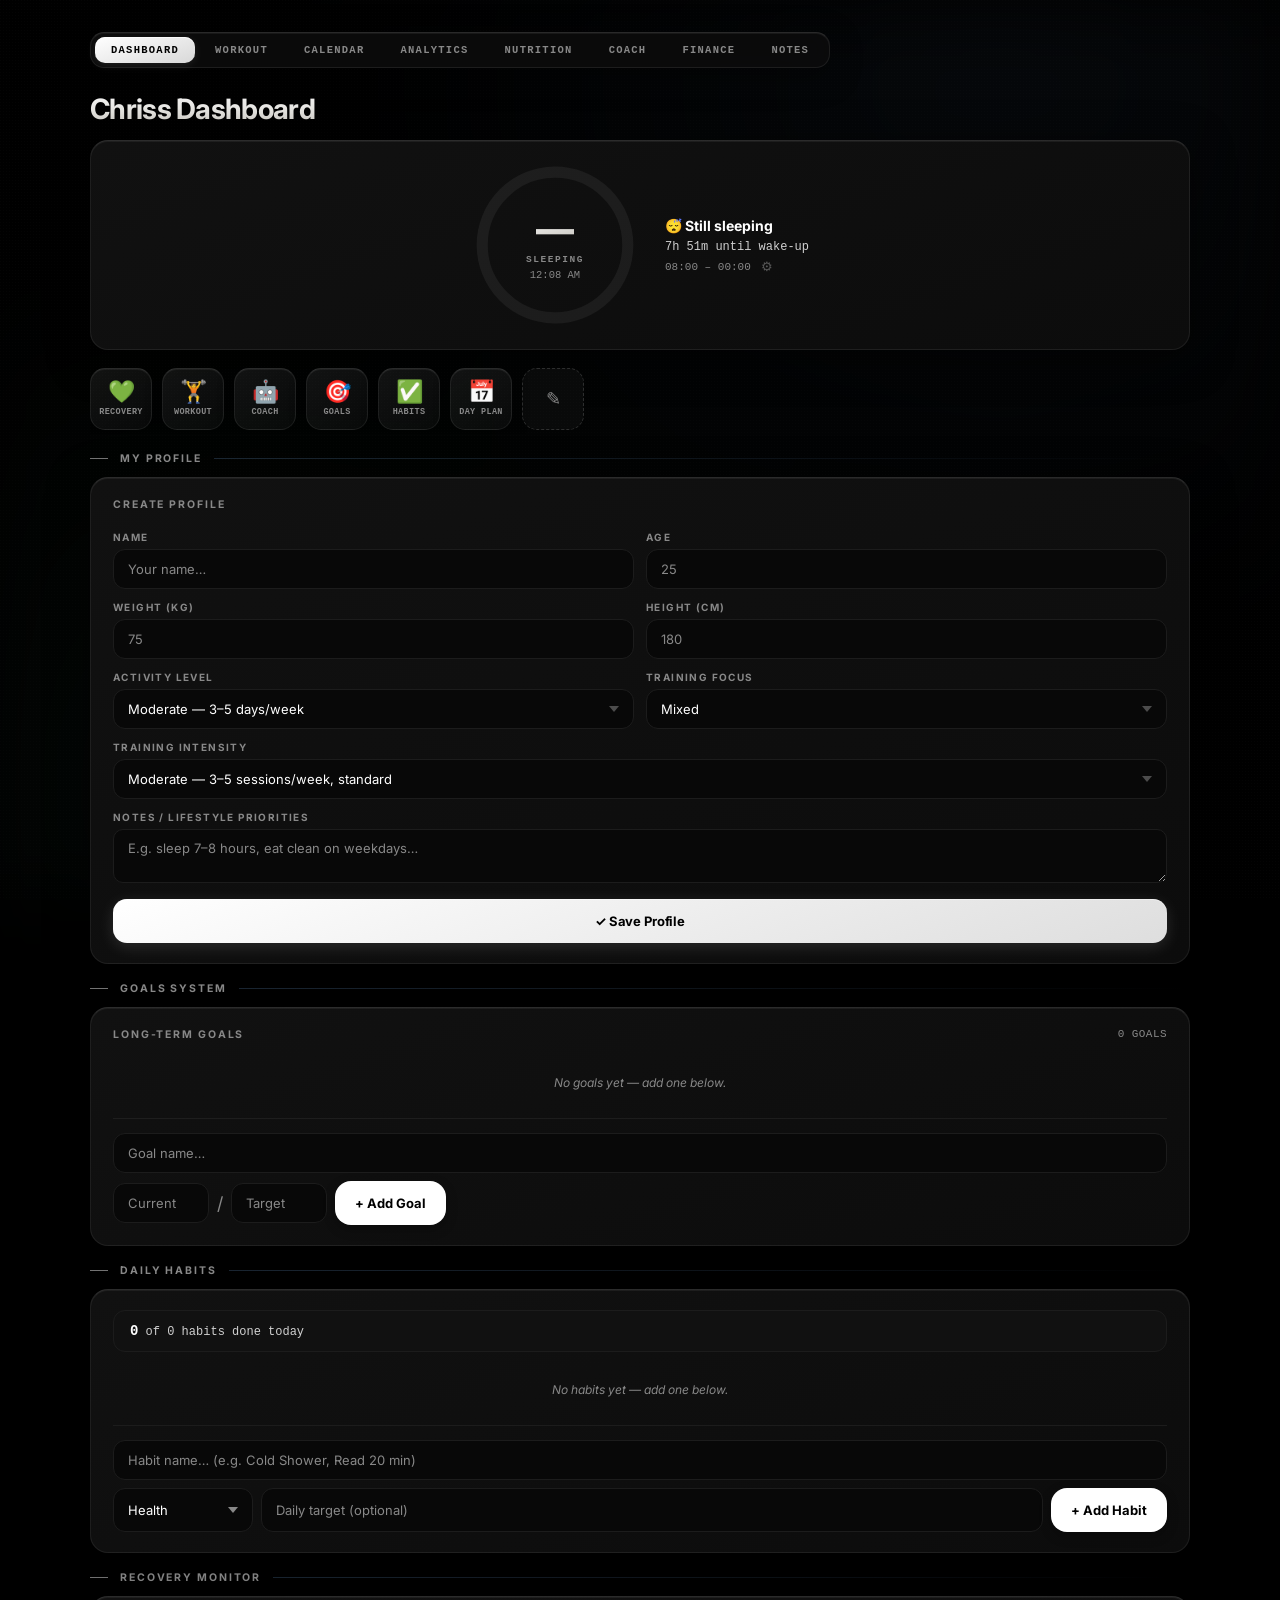
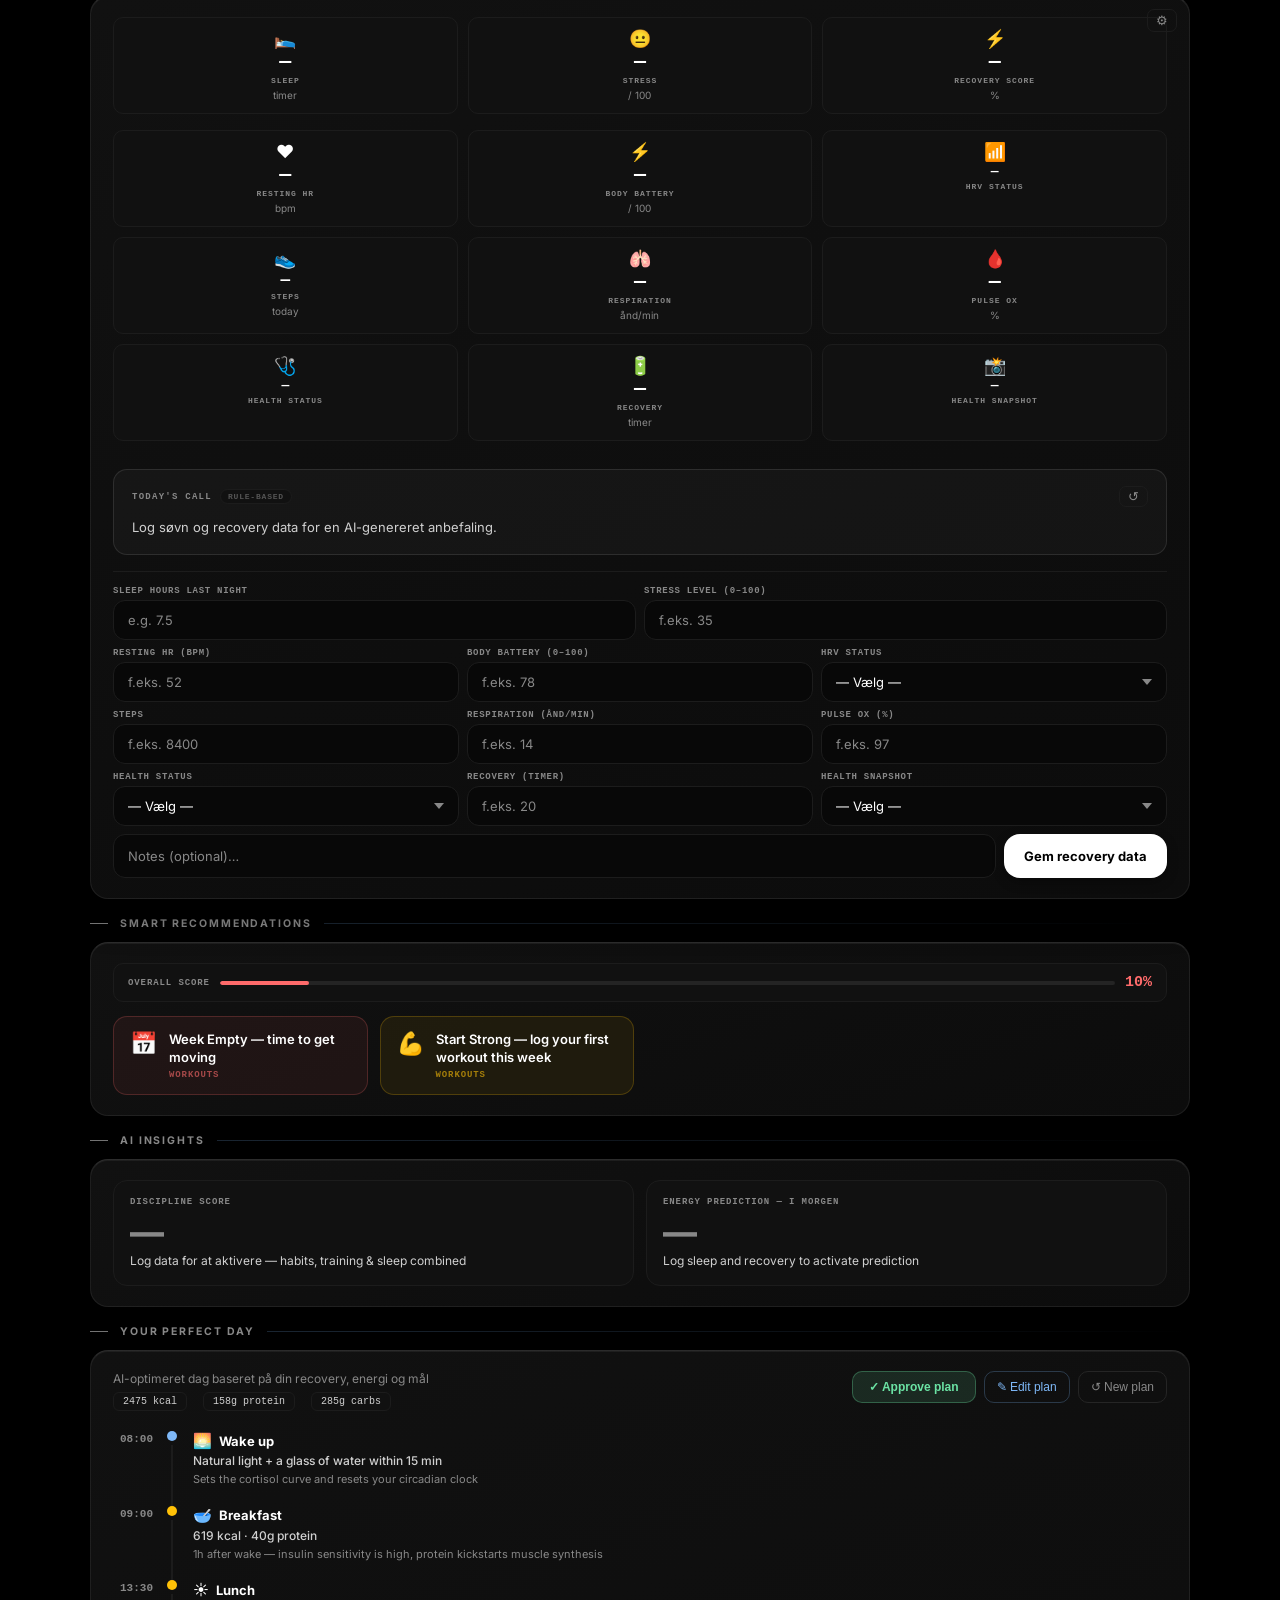
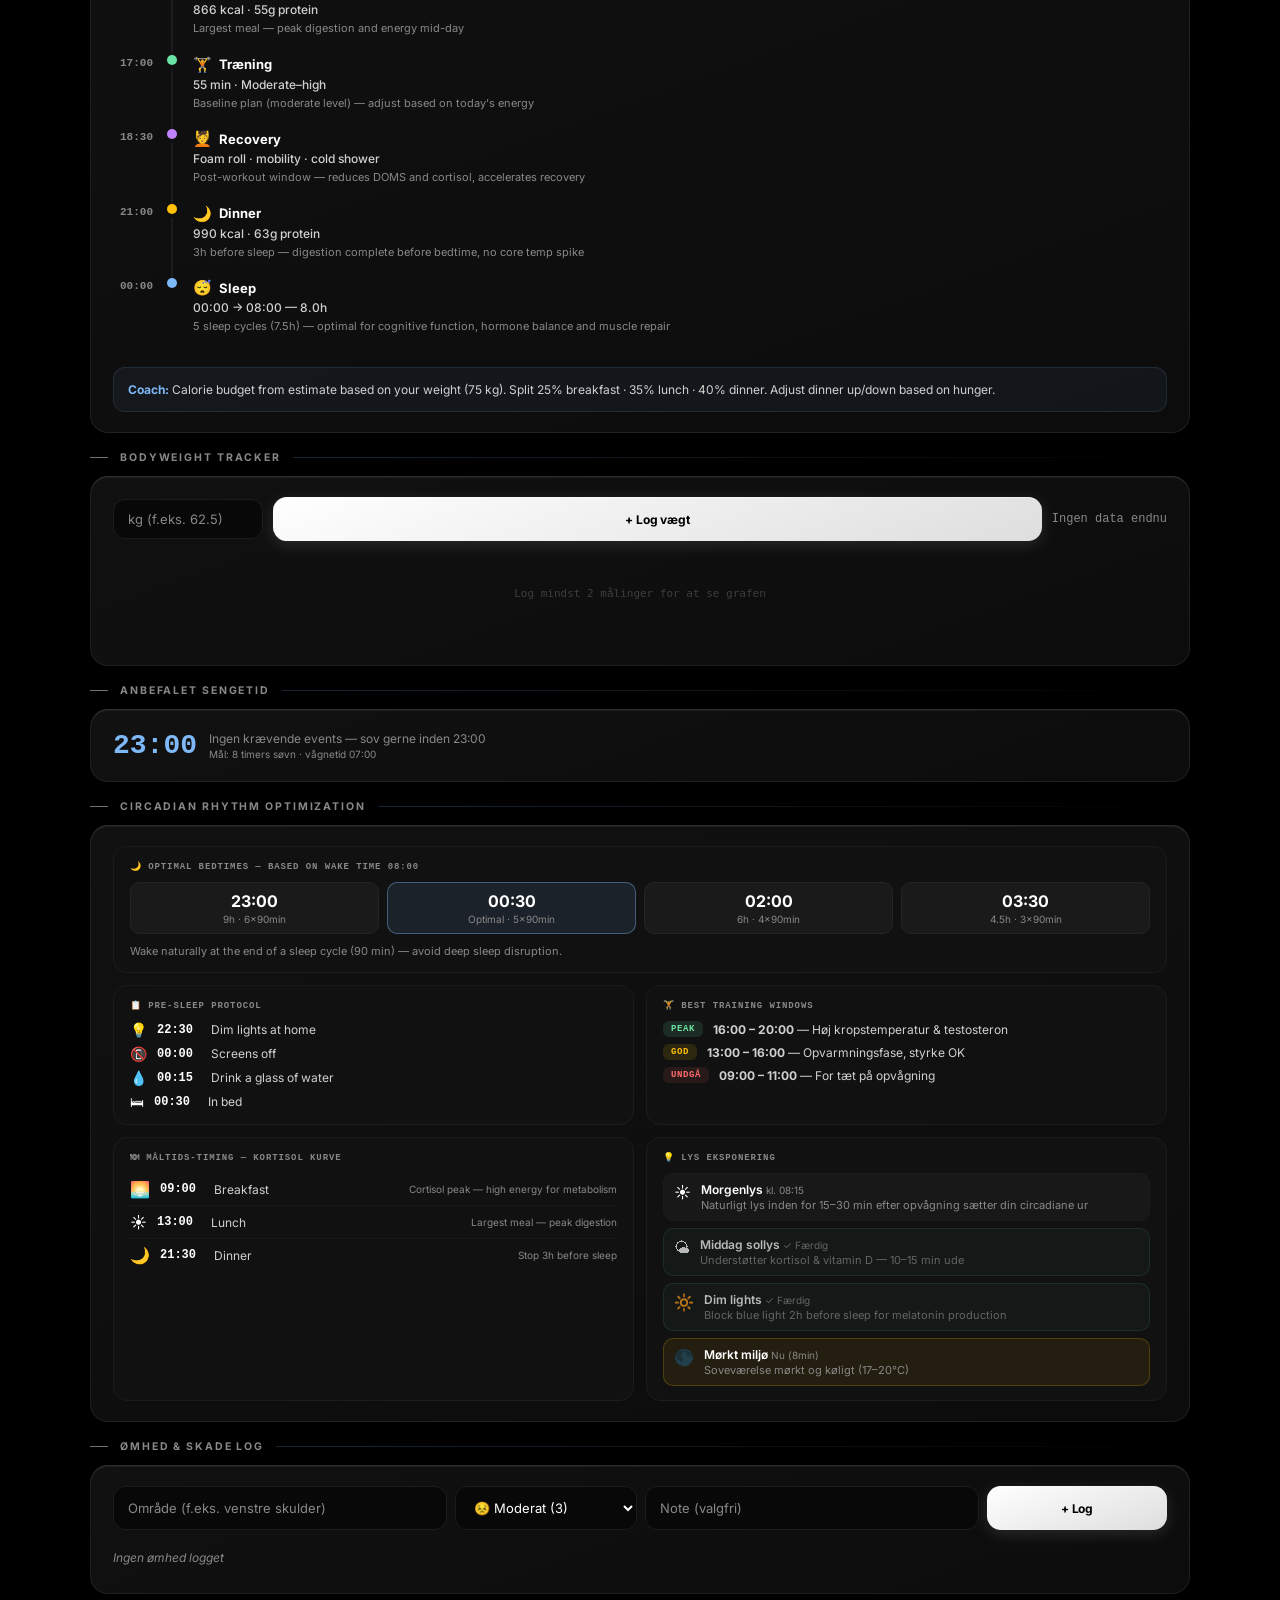
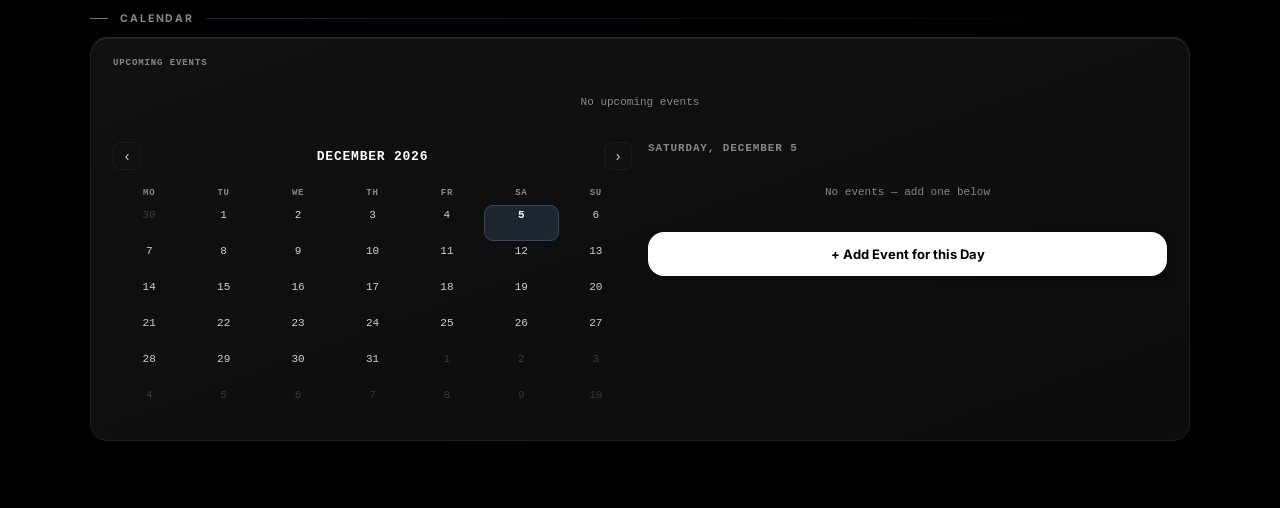
==== commit 26c8f078: "Add Notes with AI page and update nav/dock across all pages - New notes.html: collections-based note" ====
--- a/index.html
+++ b/index.html
@@ -1538,6 +1538,7 @@
     <a href="nutrition.html" class="nav-link">Nutrition</a>
     <a href="coach.html" class="nav-link">Coach</a>
     <a href="finance.html" class="nav-link">Finance</a>
+    <a href="notes.html" class="nav-link">Notes</a>
   </nav>
 
   <!-- Component 1: Page title -->
@@ -5612,6 +5613,7 @@
     { key:'page-analytics',    type:'page',    href:'analytics.html',icon:'📊', label:'Analytics' },
     { key:'page-nutrition',    type:'page',    href:'nutrition.html', icon:'🥗', label:'Nutrition' },
     { key:'page-finance',      type:'page',    href:'finance.html',  icon:'💰', label:'Finance' },
+    { key:'page-notes',        type:'page',    href:'notes.html',    icon:'📝', label:'Notes' },
     { key:'sec-recovery',      type:'section', sectionId:'sec-recovery',        icon:'💚', label:'Recovery' },
     { key:'sec-goals',         type:'section', sectionId:'sec-goals',           icon:'🎯', label:'Goals' },
     { key:'sec-habits',        type:'section', sectionId:'sec-habits',          icon:'✅', label:'Habits' },
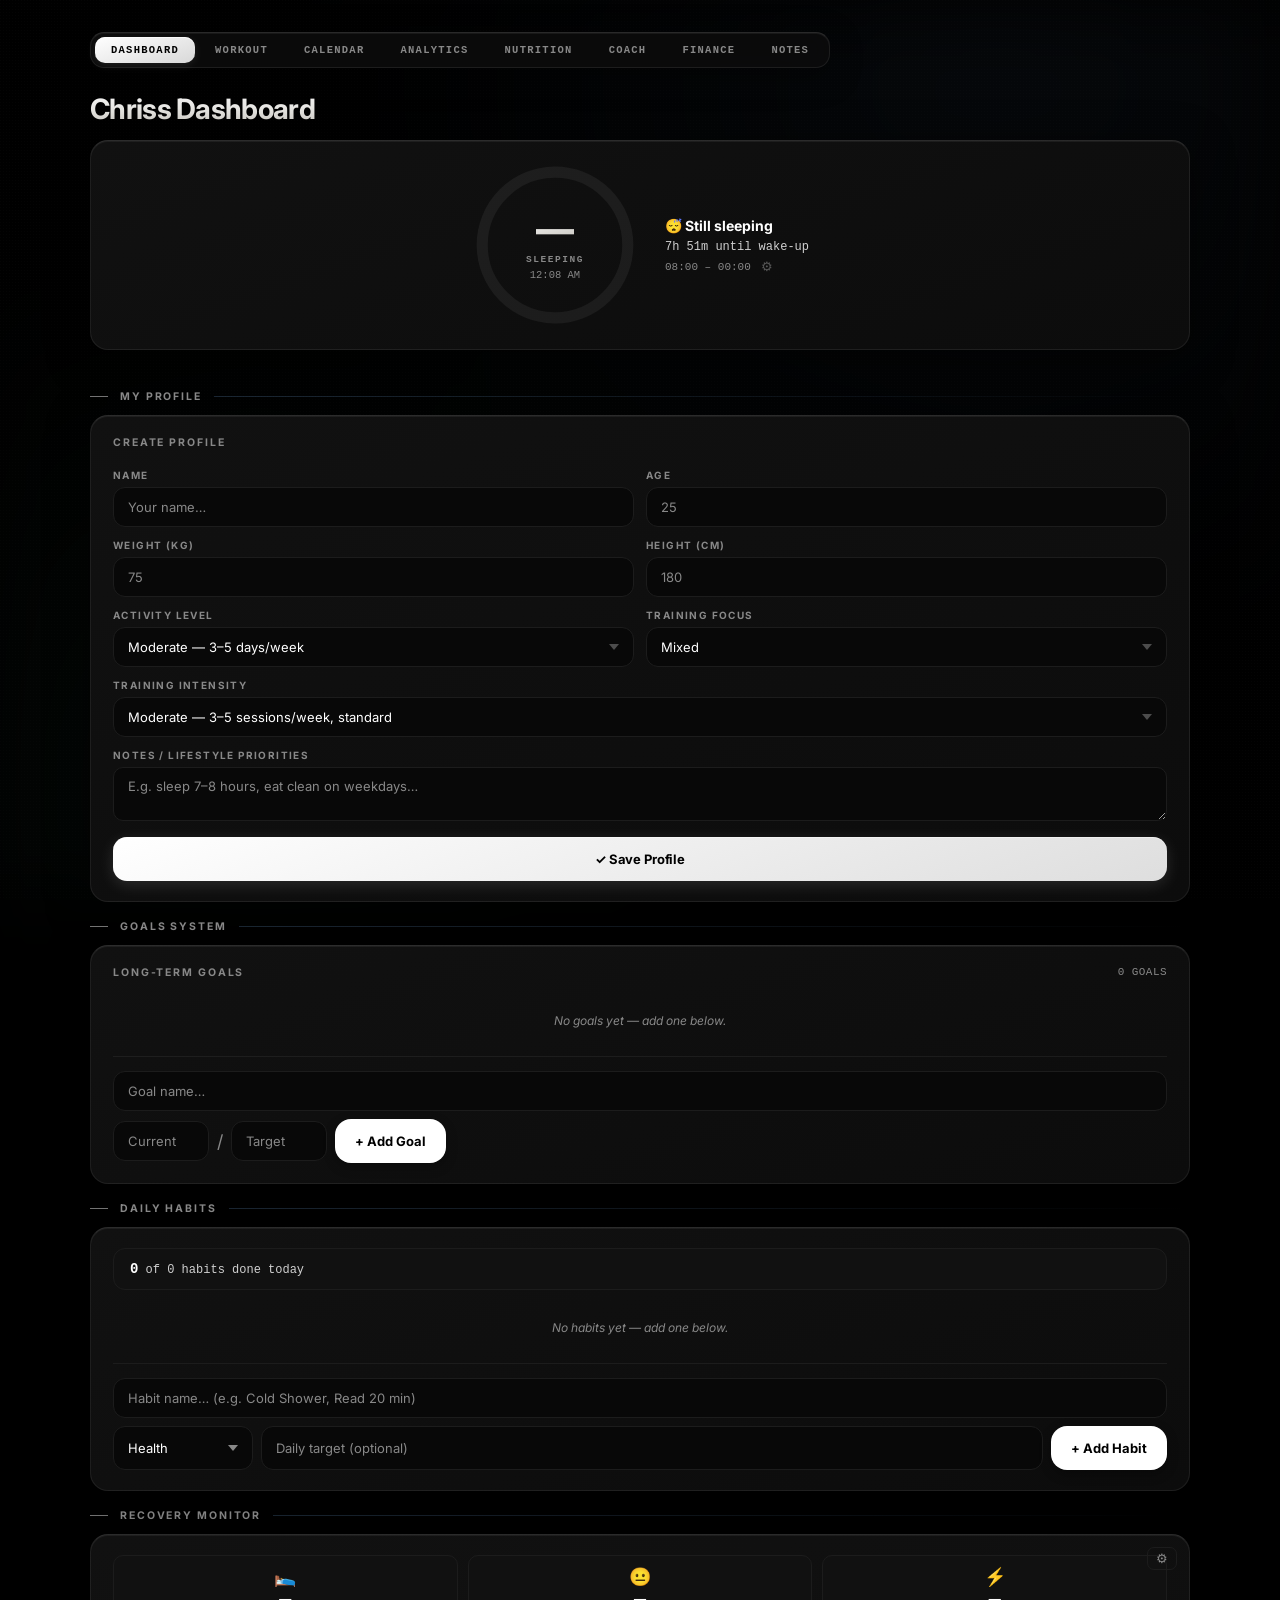
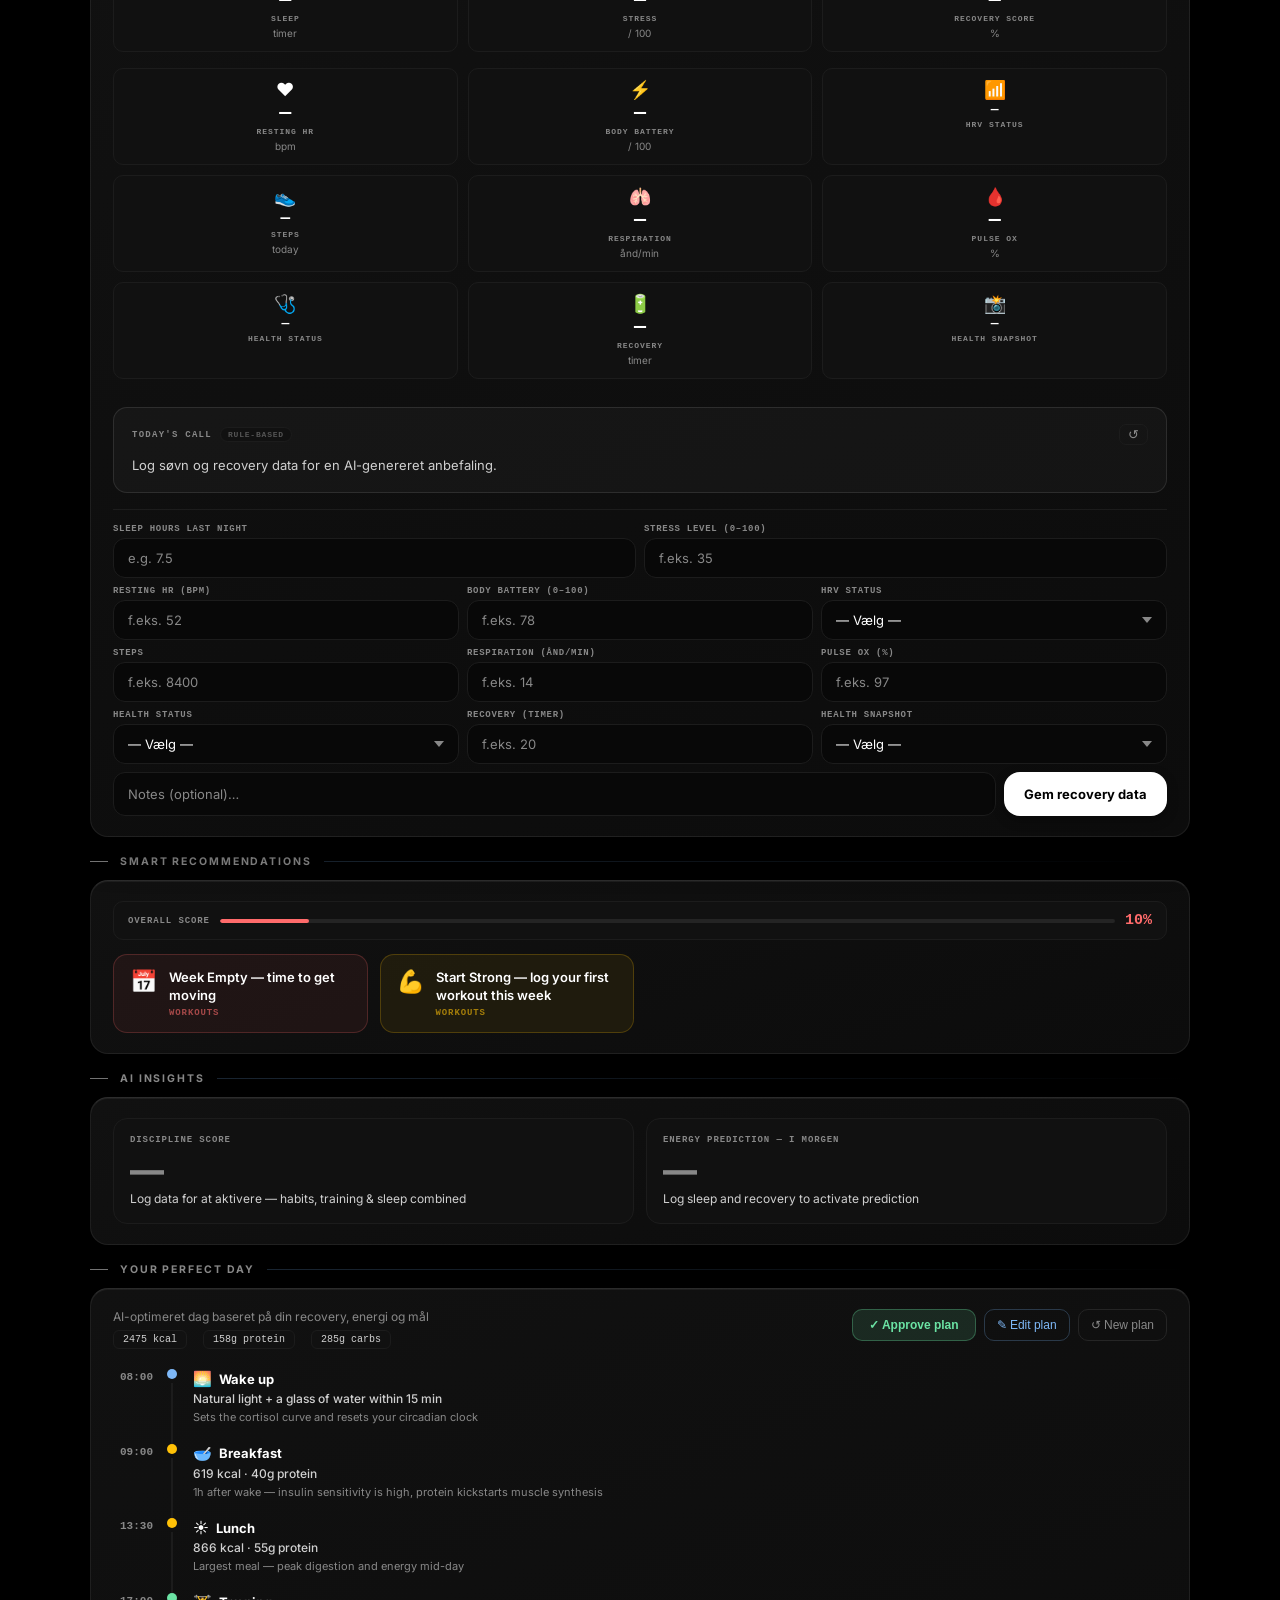
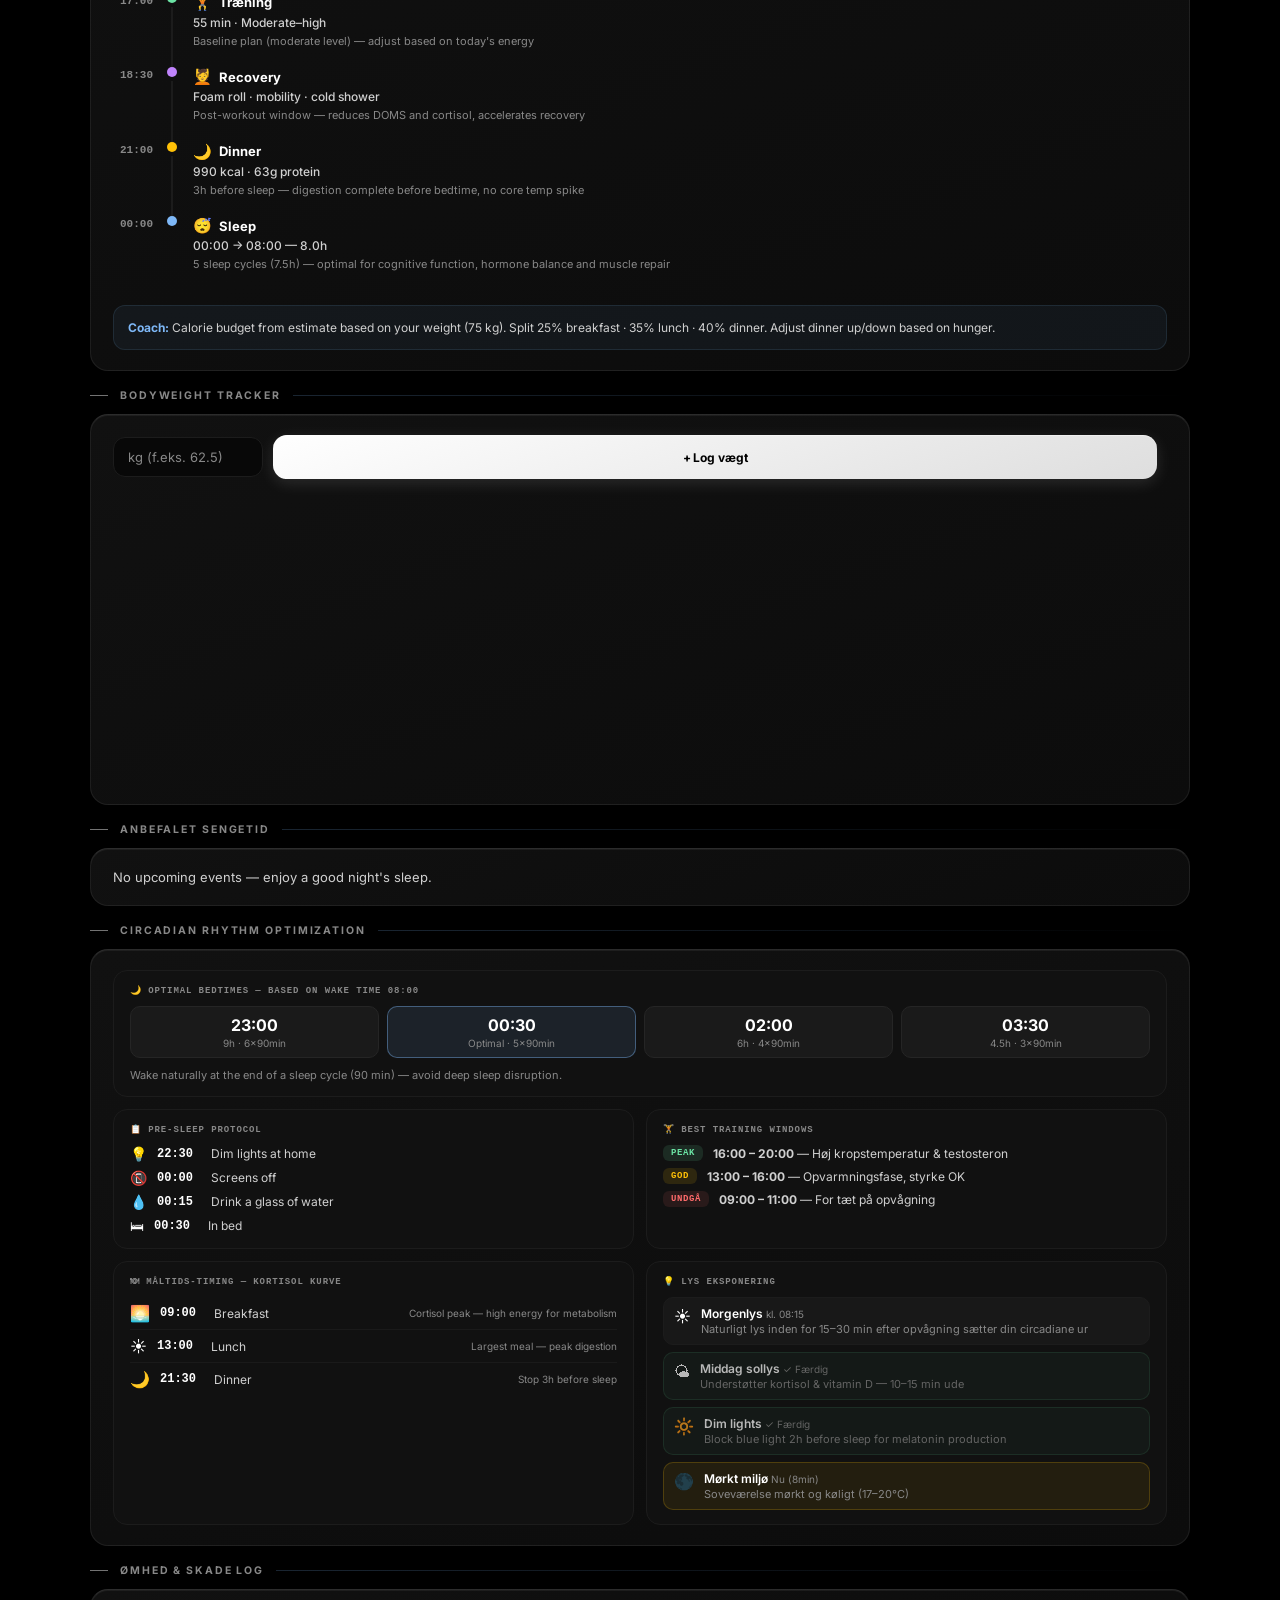
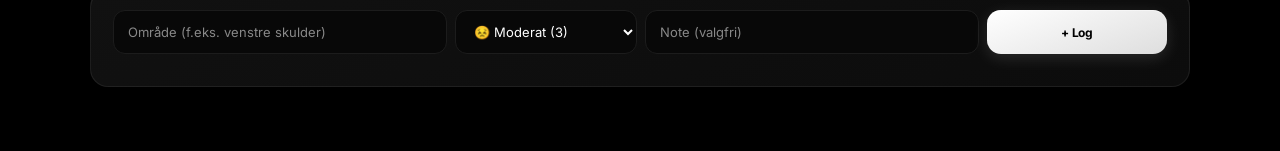
==== commit 28840ba4: "Remove calendar widget from dashboard Co-Authored-By: Claude Sonnet 4.6 <noreply@anthropic.com>" ====
--- a/index.html
+++ b/index.html
@@ -2144,80 +2144,6 @@
     </div>
   </div>
 
-  <!-- Calendar -->
-  <div class="section">
-    <div class="section-title">Calendar</div>
-    <div class="gm-card">
-
-      <!-- Upcoming events strip -->
-      <div style="margin-bottom:6px">
-        <div style="font-family:var(--font-mono);font-size:9px;font-weight:700;letter-spacing:.10em;text-transform:uppercase;color:var(--text-tertiary);margin-bottom:8px">Upcoming Events</div>
-        <div class="cal-upcoming" id="calUpcoming">
-          <div class="cal-no-events">No upcoming events</div>
-        </div>
-      </div>
-
-      <div class="cal-layout">
-
-        <!-- Left: calendar grid -->
-        <div>
-          <div class="cal-header">
-            <button class="cal-nav" id="calPrev">‹</button>
-            <div class="cal-month-label" id="calMonthLabel">—</div>
-            <button class="cal-nav" id="calNext">›</button>
-          </div>
-          <div class="cal-weekdays">
-            <div class="cal-wd">Mo</div><div class="cal-wd">Tu</div><div class="cal-wd">We</div>
-            <div class="cal-wd">Th</div><div class="cal-wd">Fr</div><div class="cal-wd">Sa</div><div class="cal-wd">Su</div>
-          </div>
-          <div class="cal-days" id="calDays"></div>
-        </div>
-
-        <!-- Right: event panel -->
-        <div class="cal-panel" id="calPanel">
-          <div class="cal-panel-date" id="calPanelDate">Select a day to view events</div>
-          <div id="calEventList"><div class="cal-no-events">Click a day to see events</div></div>
-
-          <!-- Add event form -->
-          <div class="cal-add-form" id="calAddForm" style="display:none">
-            <div class="cal-form-row">
-              <div class="cal-form-group" style="flex:2">
-                <div class="cal-form-label">Event name</div>
-                <input type="text" class="goal-input" id="calEvName" placeholder="e.g. Leg Day, Doctor appointment…">
-              </div>
-              <div class="cal-form-group" style="flex:none;min-width:90px">
-                <div class="cal-form-label">Time</div>
-                <input type="time" class="goal-input" id="calEvTime" value="08:00">
-              </div>
-            </div>
-            <div class="cal-form-row">
-              <div class="cal-form-group">
-                <div class="cal-form-label">Category</div>
-                <select class="hb-select" id="calEvCat" style="width:100%">
-                  <option value="Workout">Workout</option>
-                  <option value="Habit">Habit</option>
-                  <option value="Recovery">Recovery</option>
-                  <option value="Goal">Goal</option>
-                  <option value="Custom" selected>Custom</option>
-                </select>
-              </div>
-              <div class="cal-form-group" style="flex:2">
-                <div class="cal-form-label">Description (optional)</div>
-                <input type="text" class="goal-input" id="calEvDesc" placeholder="Notes…">
-              </div>
-            </div>
-            <div style="display:flex;gap:8px">
-              <button class="goal-add-btn" id="calEvSave">+ Add Event</button>
-              <button class="wt-cancel-btn" id="calEvCancel" style="padding:10px 16px;font-size:12px">Cancel</button>
-            </div>
-          </div>
-
-          <button class="goal-add-btn" id="calAddBtn" style="margin-top:4px;display:none">+ Add Event for this Day</button>
-        </div>
-
-      </div>
-    </div>
-  </div>
 
 
 </div>
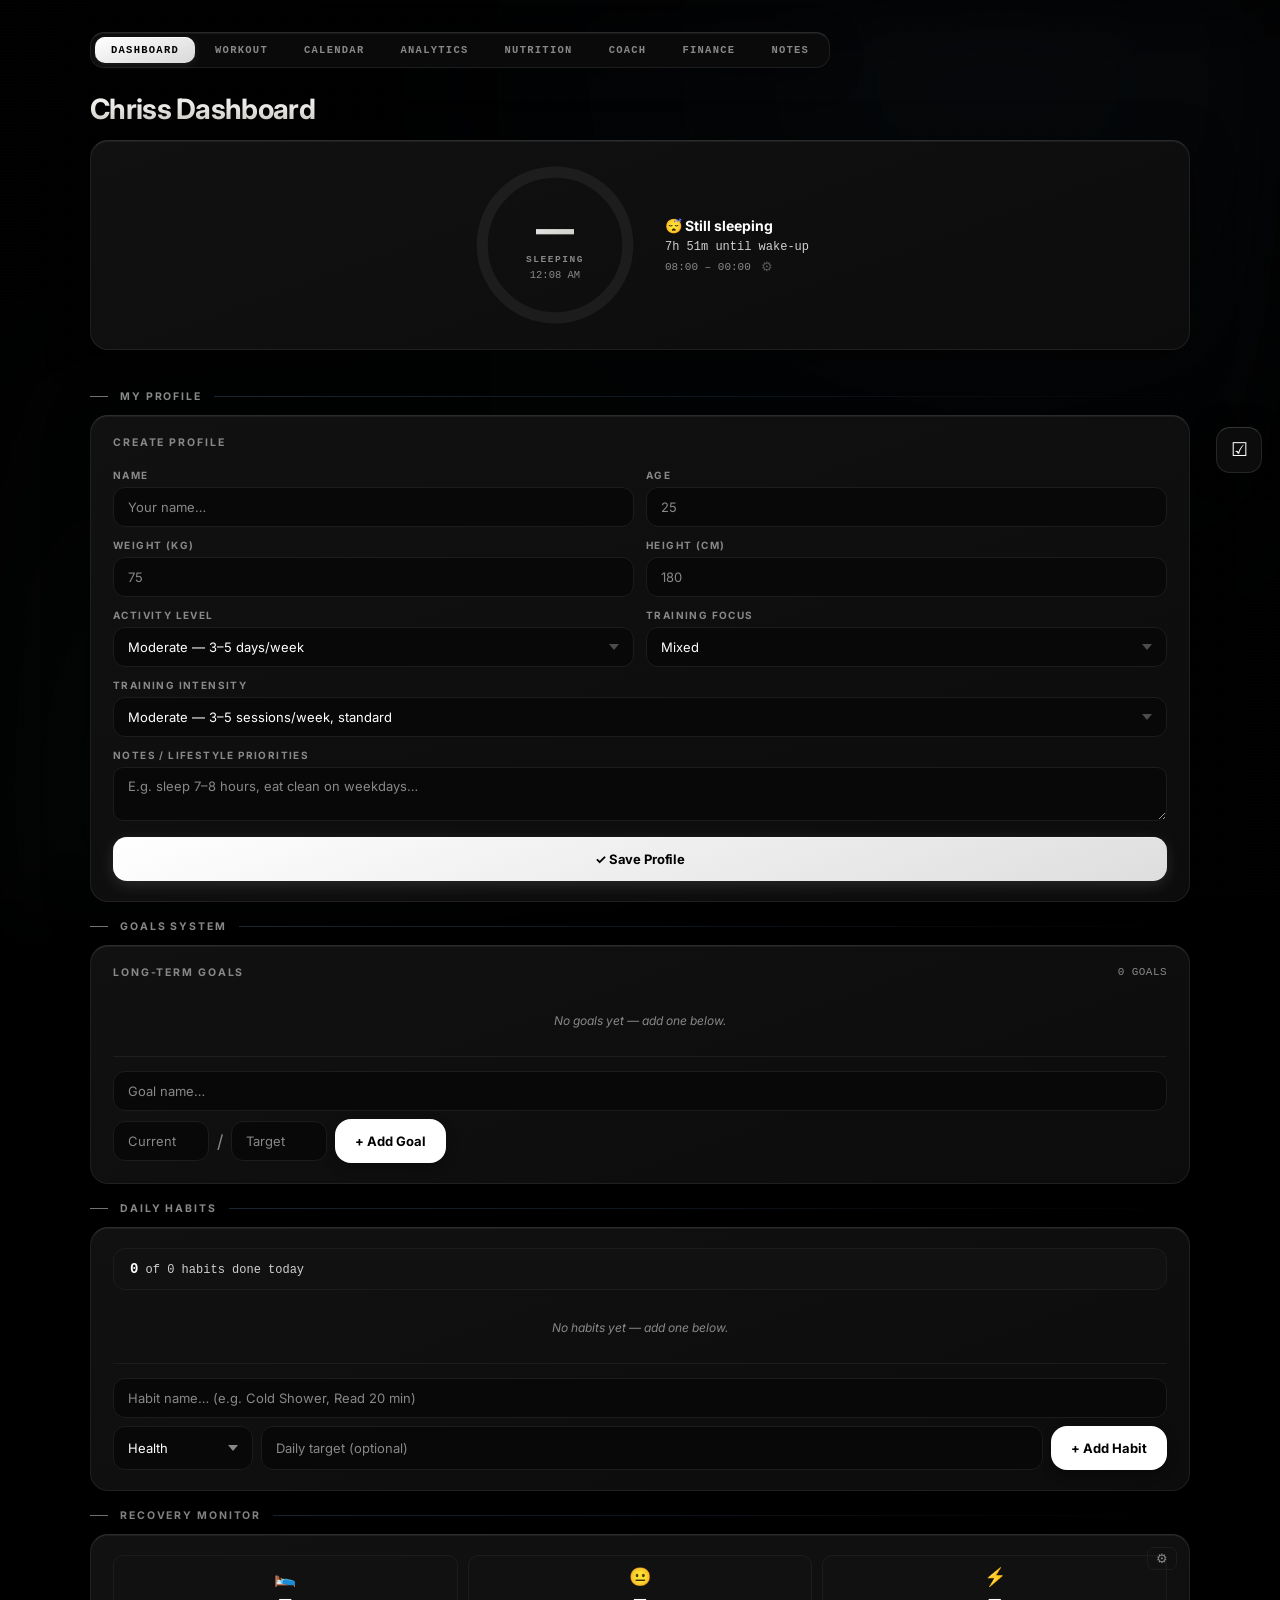
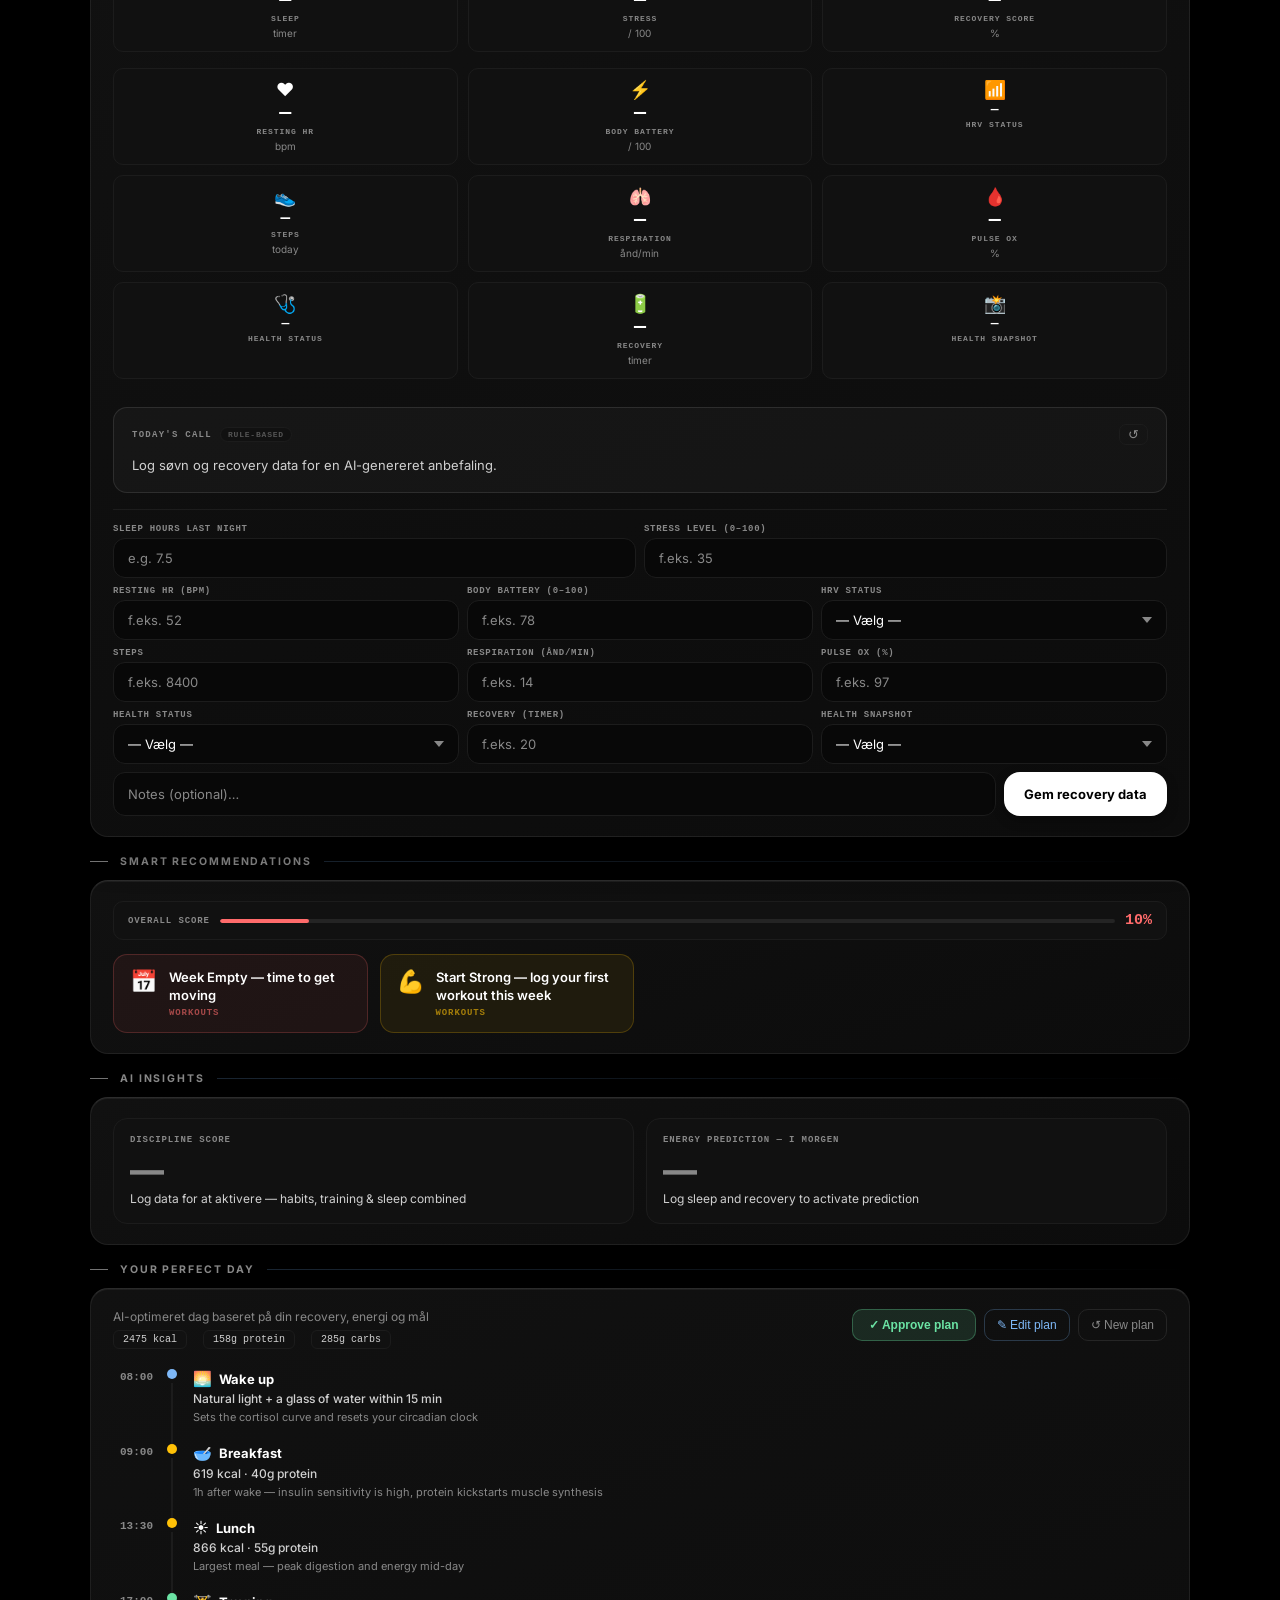
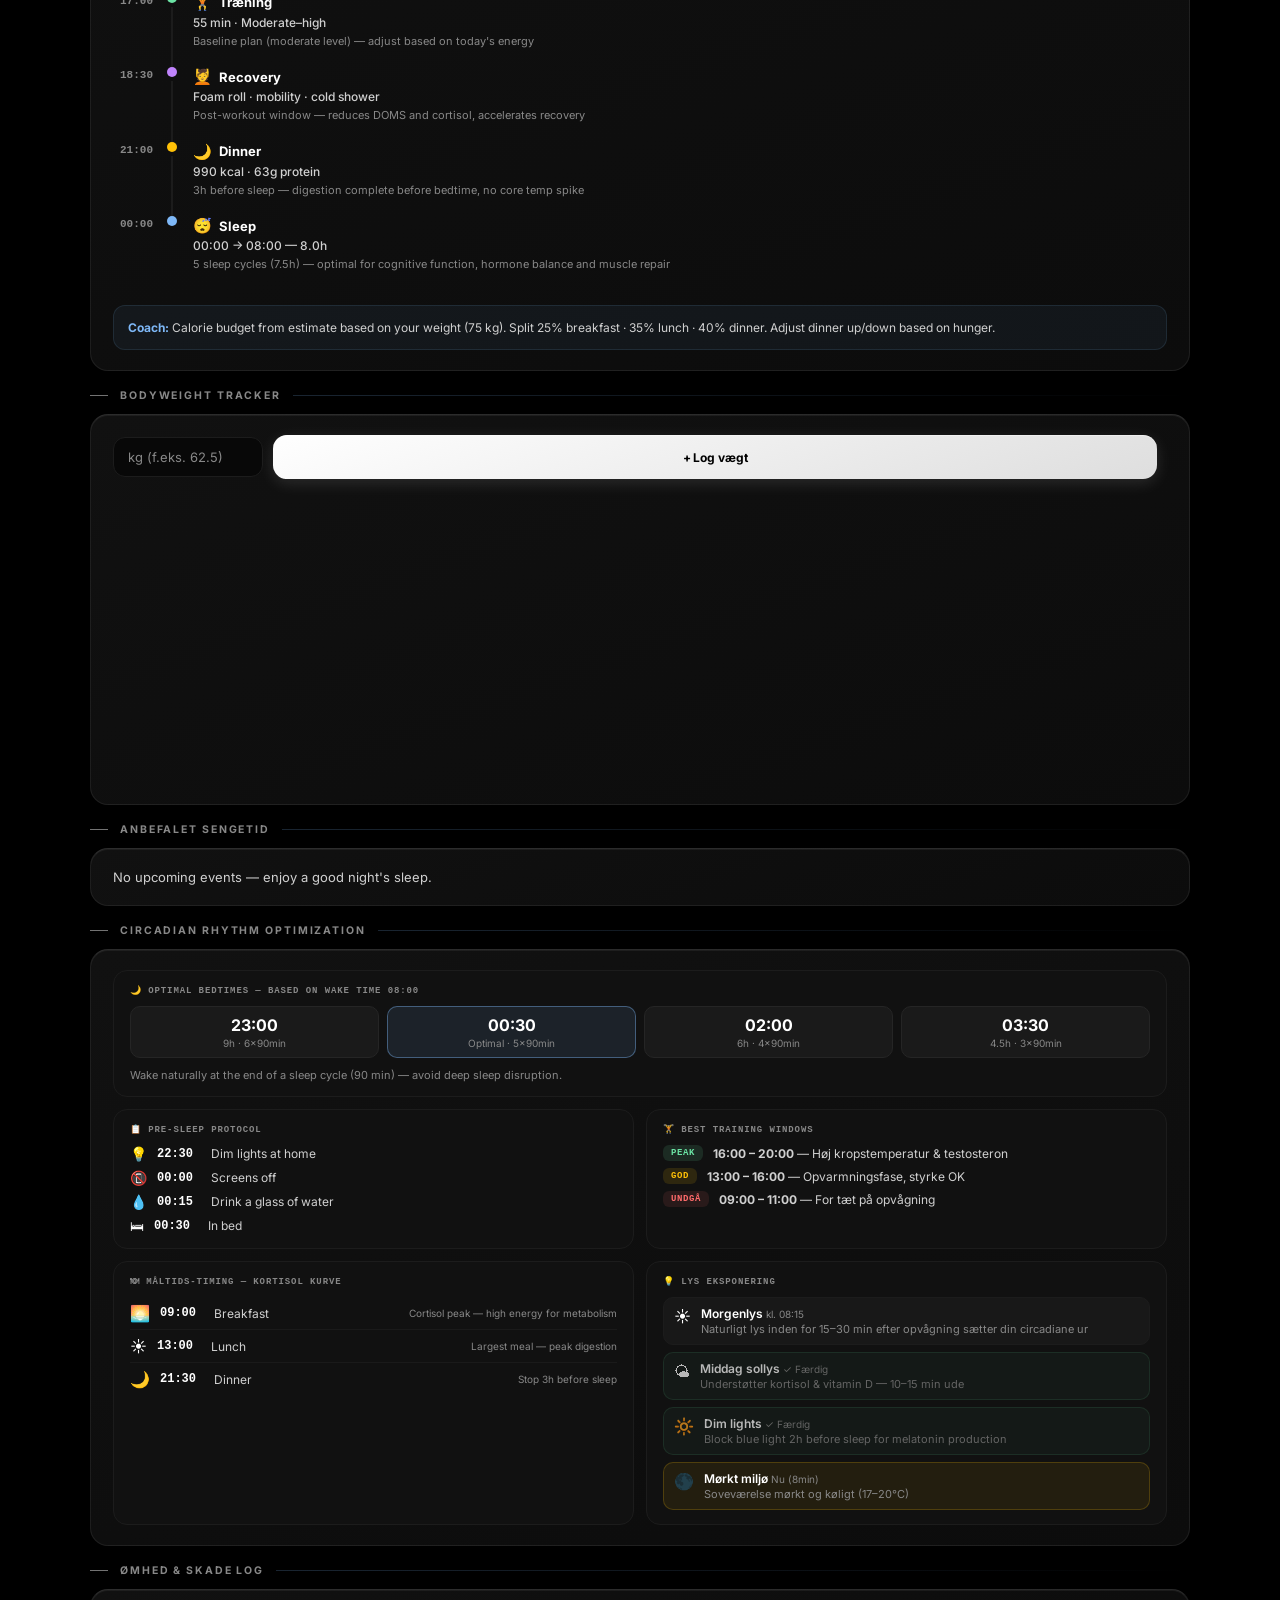
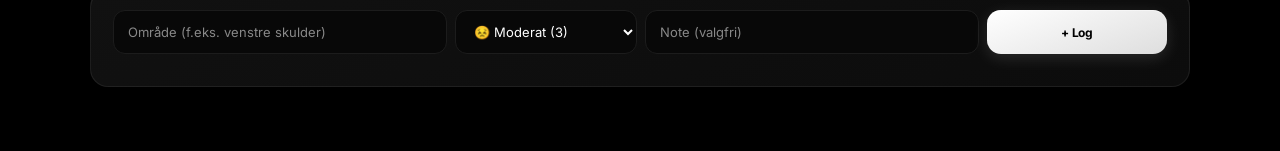
==== commit 23808403: "Add To-Do popup widget to all pages and in-page section on Notes Co-Authored-By: Claude Sonnet 4.6 <" ====
--- a/index.html
+++ b/index.html
@@ -5656,5 +5656,82 @@
   renderDock();
 })();
 </script>
+
+<!-- ═══ TODO WIDGET ═══ -->
+<style>
+#td-btn{position:fixed;right:18px;top:50%;transform:translateY(-50%);width:46px;height:46px;border-radius:14px;background:rgba(14,14,14,0.92);border:1px solid rgba(255,255,255,0.11);border-top-color:rgba(255,255,255,0.17);backdrop-filter:blur(16px);-webkit-backdrop-filter:blur(16px);cursor:pointer;display:flex;align-items:center;justify-content:center;font-size:19px;z-index:9000;box-shadow:0 4px 24px rgba(0,0,0,0.55);transition:background .18s;user-select:none;}
+#td-btn:hover{background:rgba(28,28,28,0.97);}
+#td-badge{position:absolute;top:-5px;right:-5px;background:#C084FC;color:#fff;font-size:9px;font-weight:800;font-family:ui-monospace,monospace;border-radius:99px;min-width:16px;height:16px;display:none;align-items:center;justify-content:center;padding:0 4px;line-height:1;}
+#td-panel{position:fixed;right:74px;top:50%;transform:translateY(-50%);width:284px;max-height:460px;background:rgba(11,11,11,0.97);border:1px solid rgba(255,255,255,0.1);border-top-color:rgba(255,255,255,0.15);border-radius:18px;backdrop-filter:blur(28px);-webkit-backdrop-filter:blur(28px);box-shadow:0 8px 40px rgba(0,0,0,0.7),0 1px 0 rgba(255,255,255,0.06) inset;z-index:8999;display:none;flex-direction:column;overflow:hidden;}
+#td-panel.td-open{display:flex;}
+#td-hdr{display:flex;align-items:center;justify-content:space-between;padding:14px 16px 12px;border-bottom:1px solid rgba(255,255,255,0.07);}
+#td-hdr-lbl{font-family:ui-monospace,monospace;font-size:11px;font-weight:700;letter-spacing:.1em;text-transform:uppercase;color:#777;}
+#td-x{background:none;border:none;color:#555;font-size:16px;cursor:pointer;padding:2px 6px;border-radius:6px;line-height:1;transition:color .15s,background .15s;}
+#td-x:hover{color:#fff;background:rgba(255,255,255,0.08);}
+#td-list{flex:1;overflow-y:auto;padding:10px 12px;display:flex;flex-direction:column;gap:5px;scrollbar-width:none;}
+#td-list::-webkit-scrollbar{display:none;}
+.tdi{display:flex;align-items:center;gap:8px;padding:8px 10px;border-radius:10px;background:rgba(255,255,255,0.04);border:1px solid rgba(255,255,255,0.06);transition:background .15s;}
+.tdi:hover{background:rgba(255,255,255,0.07);}
+.tdi-chk{width:18px;height:18px;border-radius:5px;border:1.5px solid rgba(255,255,255,0.2);background:none;cursor:pointer;flex-shrink:0;display:flex;align-items:center;justify-content:center;font-size:10px;color:#fff;transition:background .15s,border-color .15s;}
+.tdi-chk.on{background:#C084FC;border-color:#C084FC;}
+.tdi-txt{flex:1;font-size:13px;color:#ccc;line-height:1.35;word-break:break-word;}
+.tdi.fin .tdi-txt{text-decoration:line-through;color:#444;}
+.tdi-del{background:none;border:none;color:#444;font-size:15px;cursor:pointer;opacity:0;transition:opacity .15s,color .15s;flex-shrink:0;line-height:1;padding:0 2px;}
+.tdi:hover .tdi-del{opacity:1;}
+.tdi-del:hover{color:#FF6B6B;}
+.td-empty{font-family:ui-monospace,monospace;font-size:11px;color:#3a3a3a;text-align:center;padding:28px 0;}
+#td-add{display:flex;gap:6px;padding:10px 12px 14px;border-top:1px solid rgba(255,255,255,0.07);}
+#td-inp{flex:1;background:rgba(255,255,255,0.05);border:1px solid rgba(255,255,255,0.1);border-radius:8px;padding:8px 10px;font-size:12px;font-family:inherit;color:#fff;outline:none;transition:border-color .15s;}
+#td-inp:focus{border-color:rgba(192,132,252,0.4);}
+#td-inp::placeholder{color:#3a3a3a;}
+#td-plus{background:rgba(192,132,252,0.15);border:1px solid rgba(192,132,252,0.3);border-radius:8px;padding:8px 13px;font-size:16px;color:#C084FC;cursor:pointer;transition:background .15s;flex-shrink:0;}
+#td-plus:hover{background:rgba(192,132,252,0.28);}
+</style>
+<div id="td-btn" title="To-Do List">☑<span id="td-badge"></span></div>
+<div id="td-panel">
+  <div id="td-hdr"><span id="td-hdr-lbl">To-Do</span><button id="td-x">✕</button></div>
+  <div id="td-list"></div>
+  <div id="td-add"><input id="td-inp" placeholder="Add task…"><button id="td-plus">+</button></div>
+</div>
+<script>
+(function(){
+const K='lifeos_todos';
+function g(){try{return JSON.parse(localStorage.getItem(K))||[];}catch{return[];}}
+function sv(v){try{localStorage.setItem(K,JSON.stringify(v));}catch{}document.dispatchEvent(new CustomEvent('td-updated'));}
+function uid(){return Date.now().toString(36)+Math.random().toString(36).slice(2);}
+const btn=document.getElementById('td-btn');
+const panel=document.getElementById('td-panel');
+const badge=document.getElementById('td-badge');
+const list=document.getElementById('td-list');
+const inp=document.getElementById('td-inp');
+function render(){
+  const todos=g();
+  const n=todos.filter(t=>!t.done).length;
+  badge.style.display=n?'flex':'none';badge.textContent=n;
+  list.innerHTML='';
+  if(!todos.length){list.innerHTML='<div class="td-empty">No tasks yet</div>';return;}
+  todos.forEach((t,i)=>{
+    const row=document.createElement('div');row.className='tdi'+(t.done?' fin':'');
+    const chk=document.createElement('button');chk.className='tdi-chk'+(t.done?' on':'');chk.textContent=t.done?'✓':'';
+    chk.addEventListener('click',()=>{const d=g();d[i].done=!d[i].done;sv(d);render();});
+    const txt=document.createElement('span');txt.className='tdi-txt';txt.textContent=t.text;
+    const del=document.createElement('button');del.className='tdi-del';del.textContent='×';
+    del.addEventListener('click',()=>{const d=g();d.splice(i,1);sv(d);render();});
+    row.appendChild(chk);row.appendChild(txt);row.appendChild(del);
+    list.appendChild(row);
+  });
+}
+function add(){
+  const text=inp.value.trim();if(!text)return;
+  const d=g();d.push({id:uid(),text,done:false});sv(d);
+  inp.value='';render();
+}
+btn.addEventListener('click',()=>{panel.classList.toggle('td-open');if(panel.classList.contains('td-open'))render();});
+document.getElementById('td-x').addEventListener('click',()=>panel.classList.remove('td-open'));
+document.getElementById('td-plus').addEventListener('click',add);
+inp.addEventListener('keydown',e=>{if(e.key==='Enter')add();});
+render();
+})();
+</script>
 </body>
 </html>
